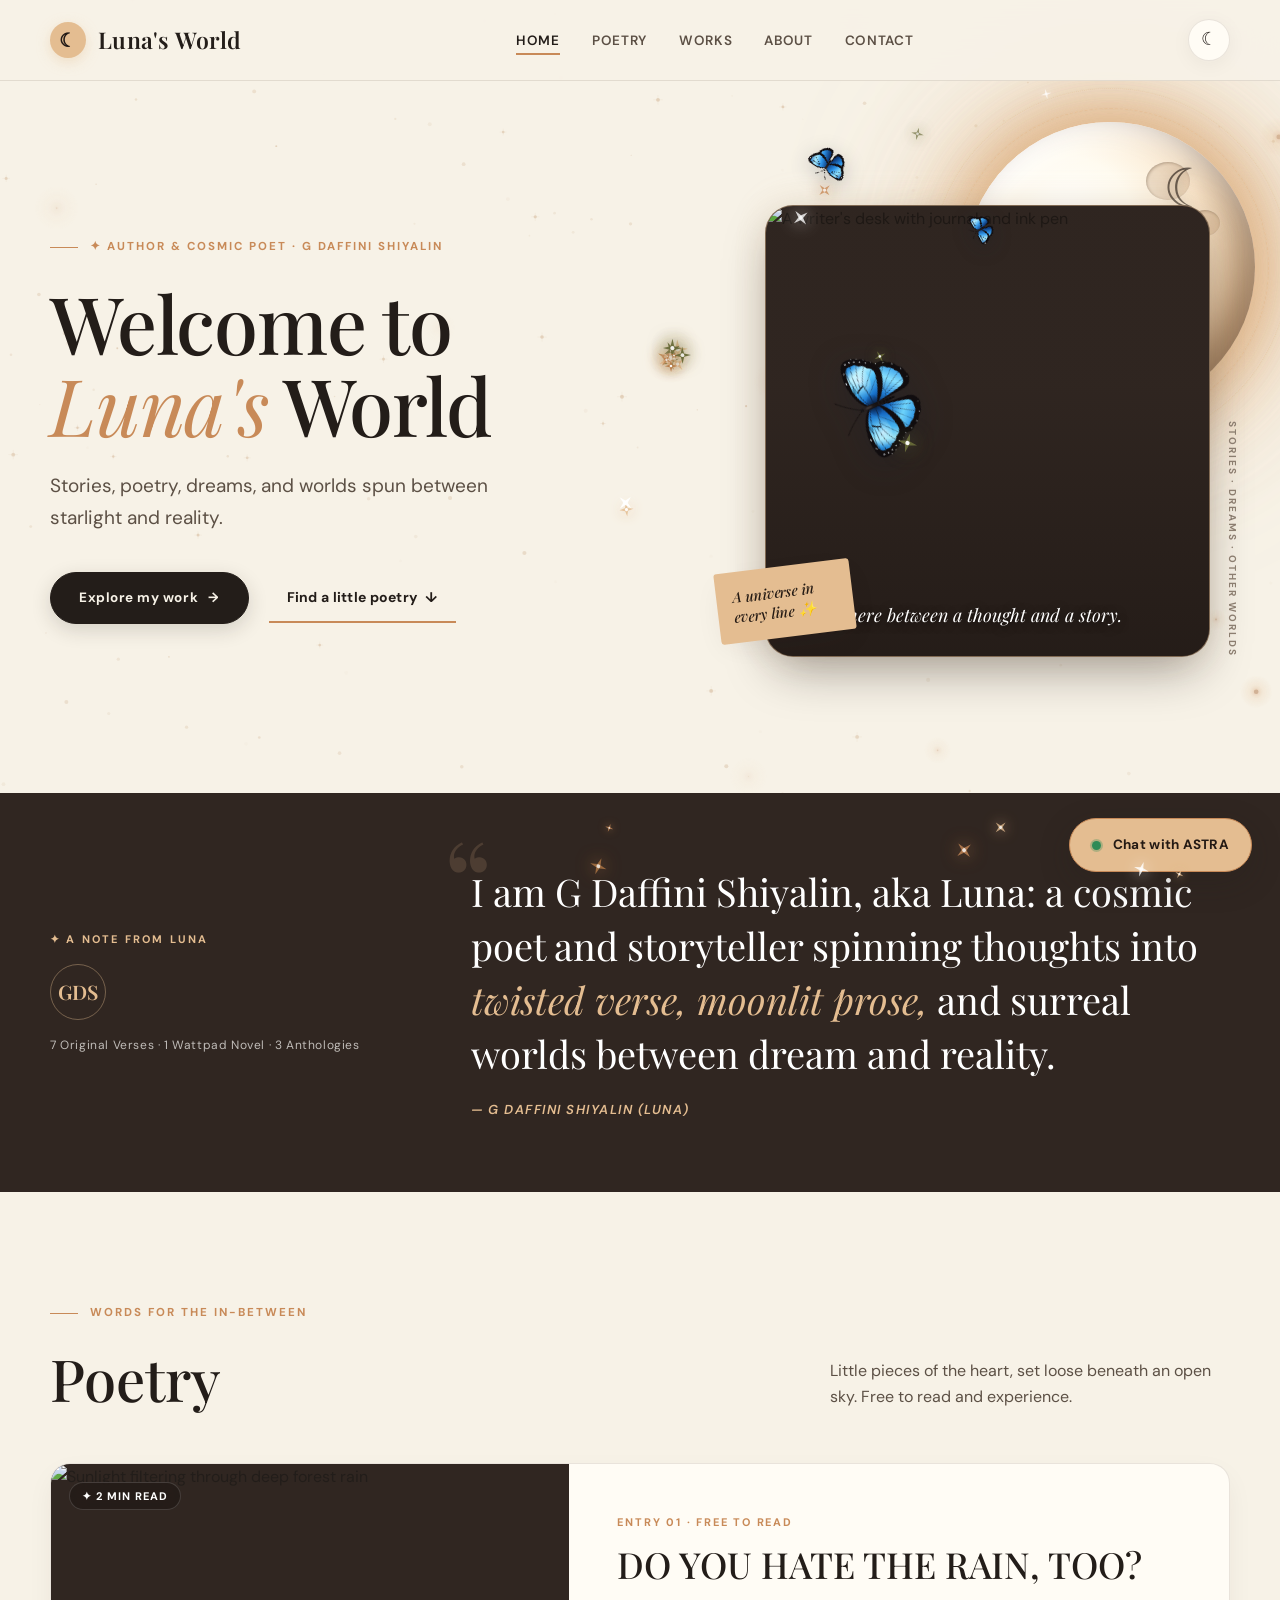
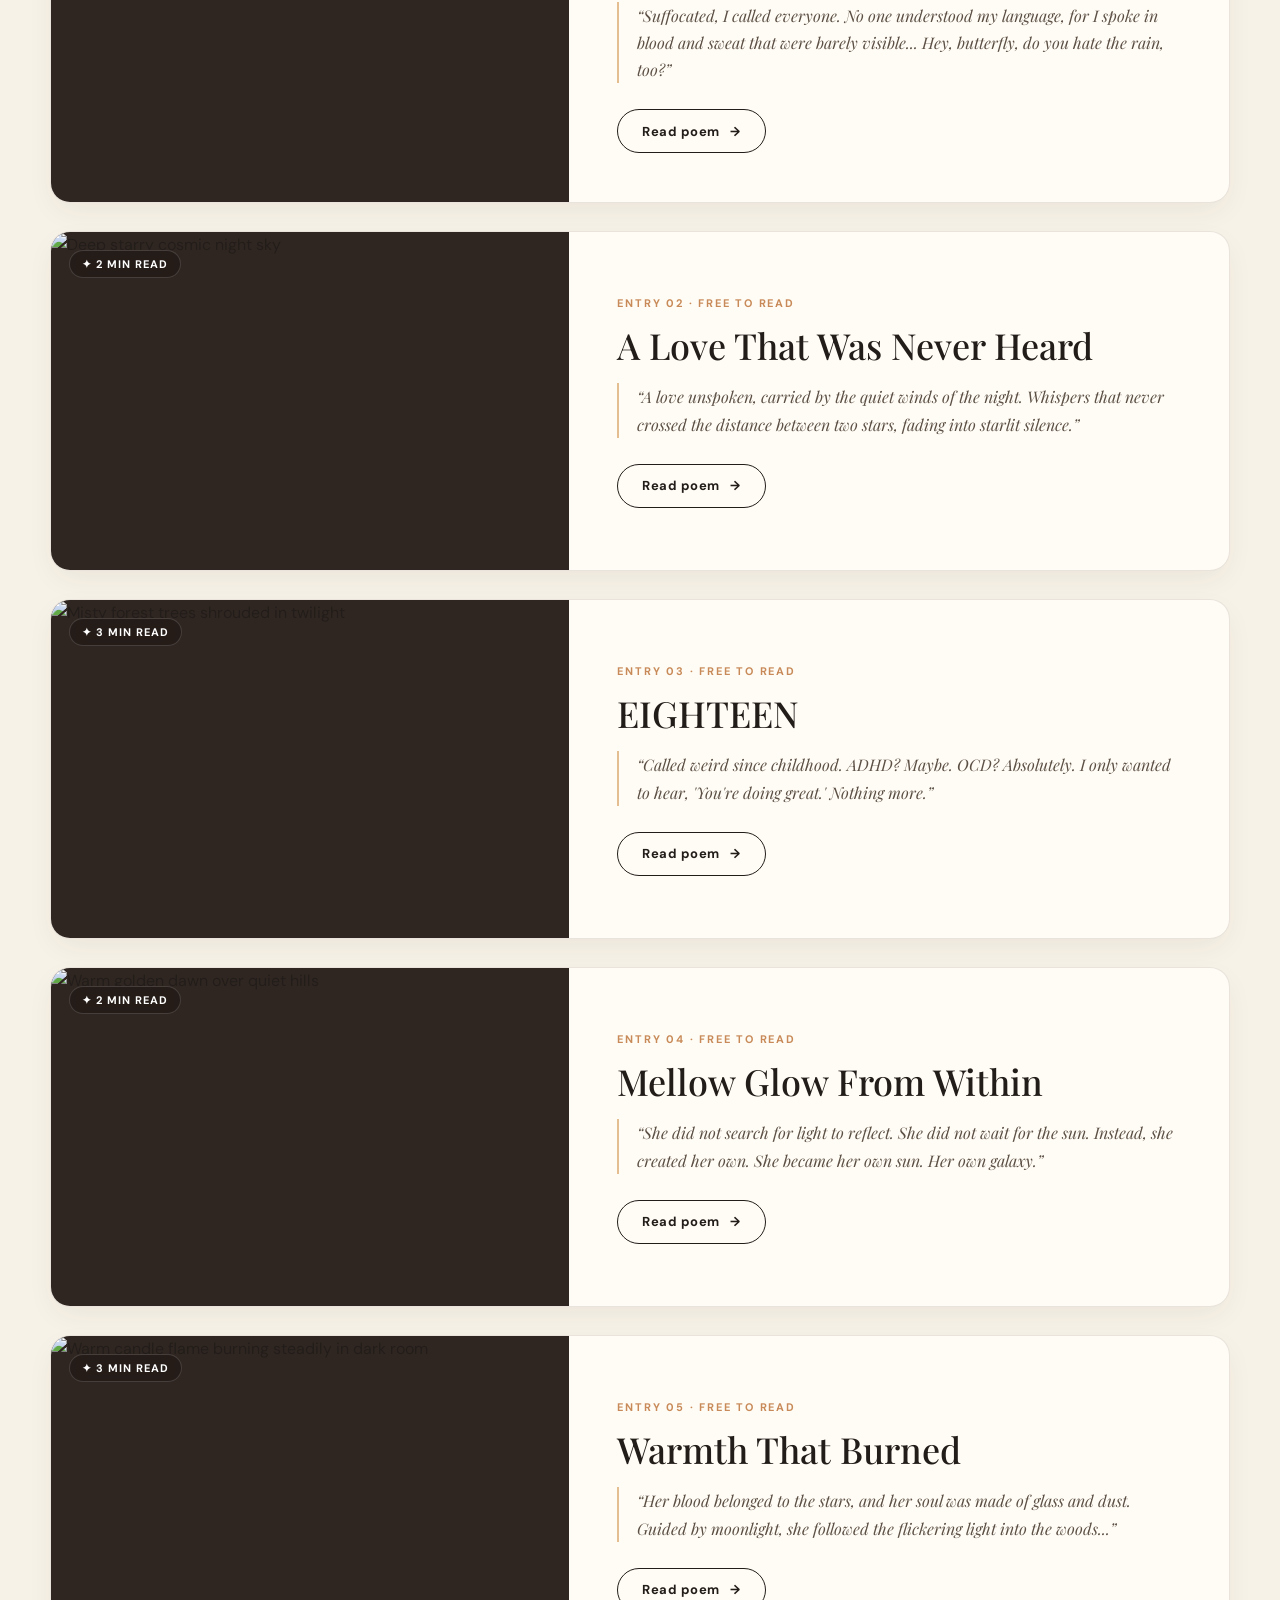
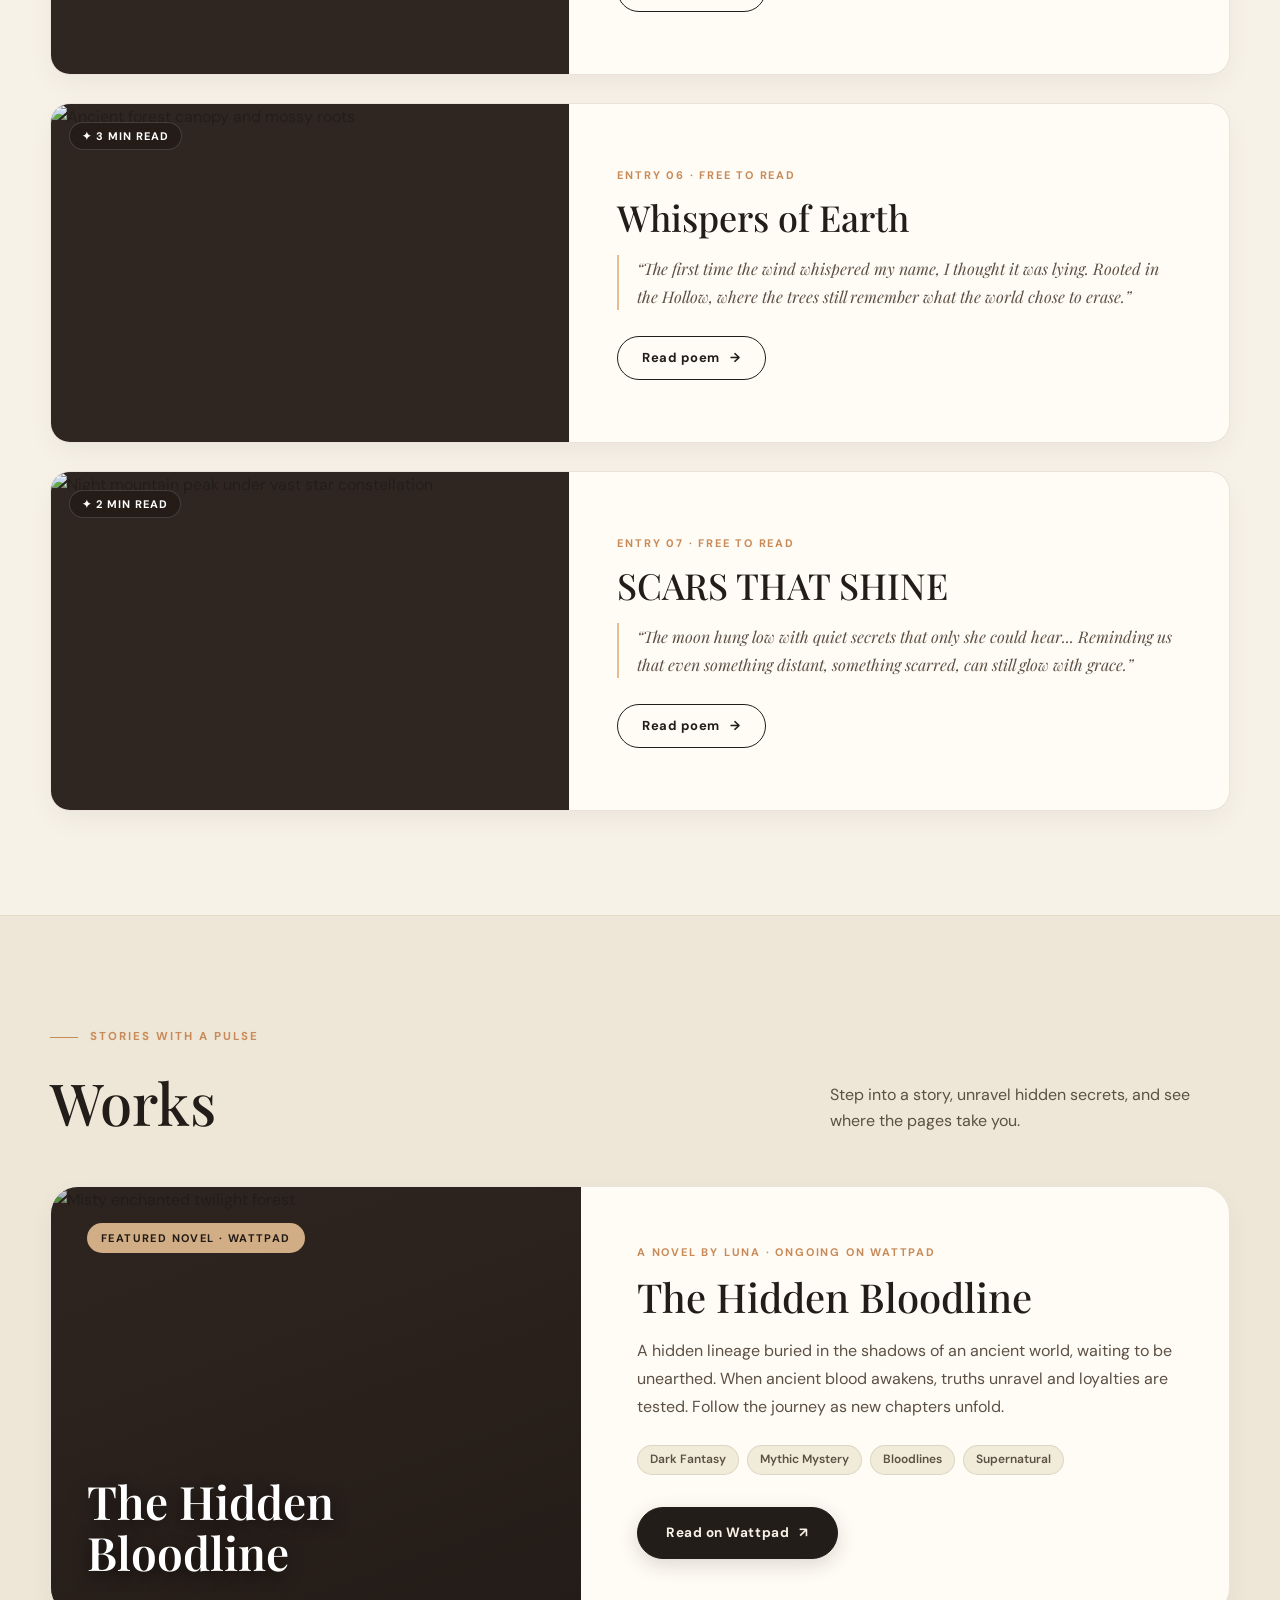
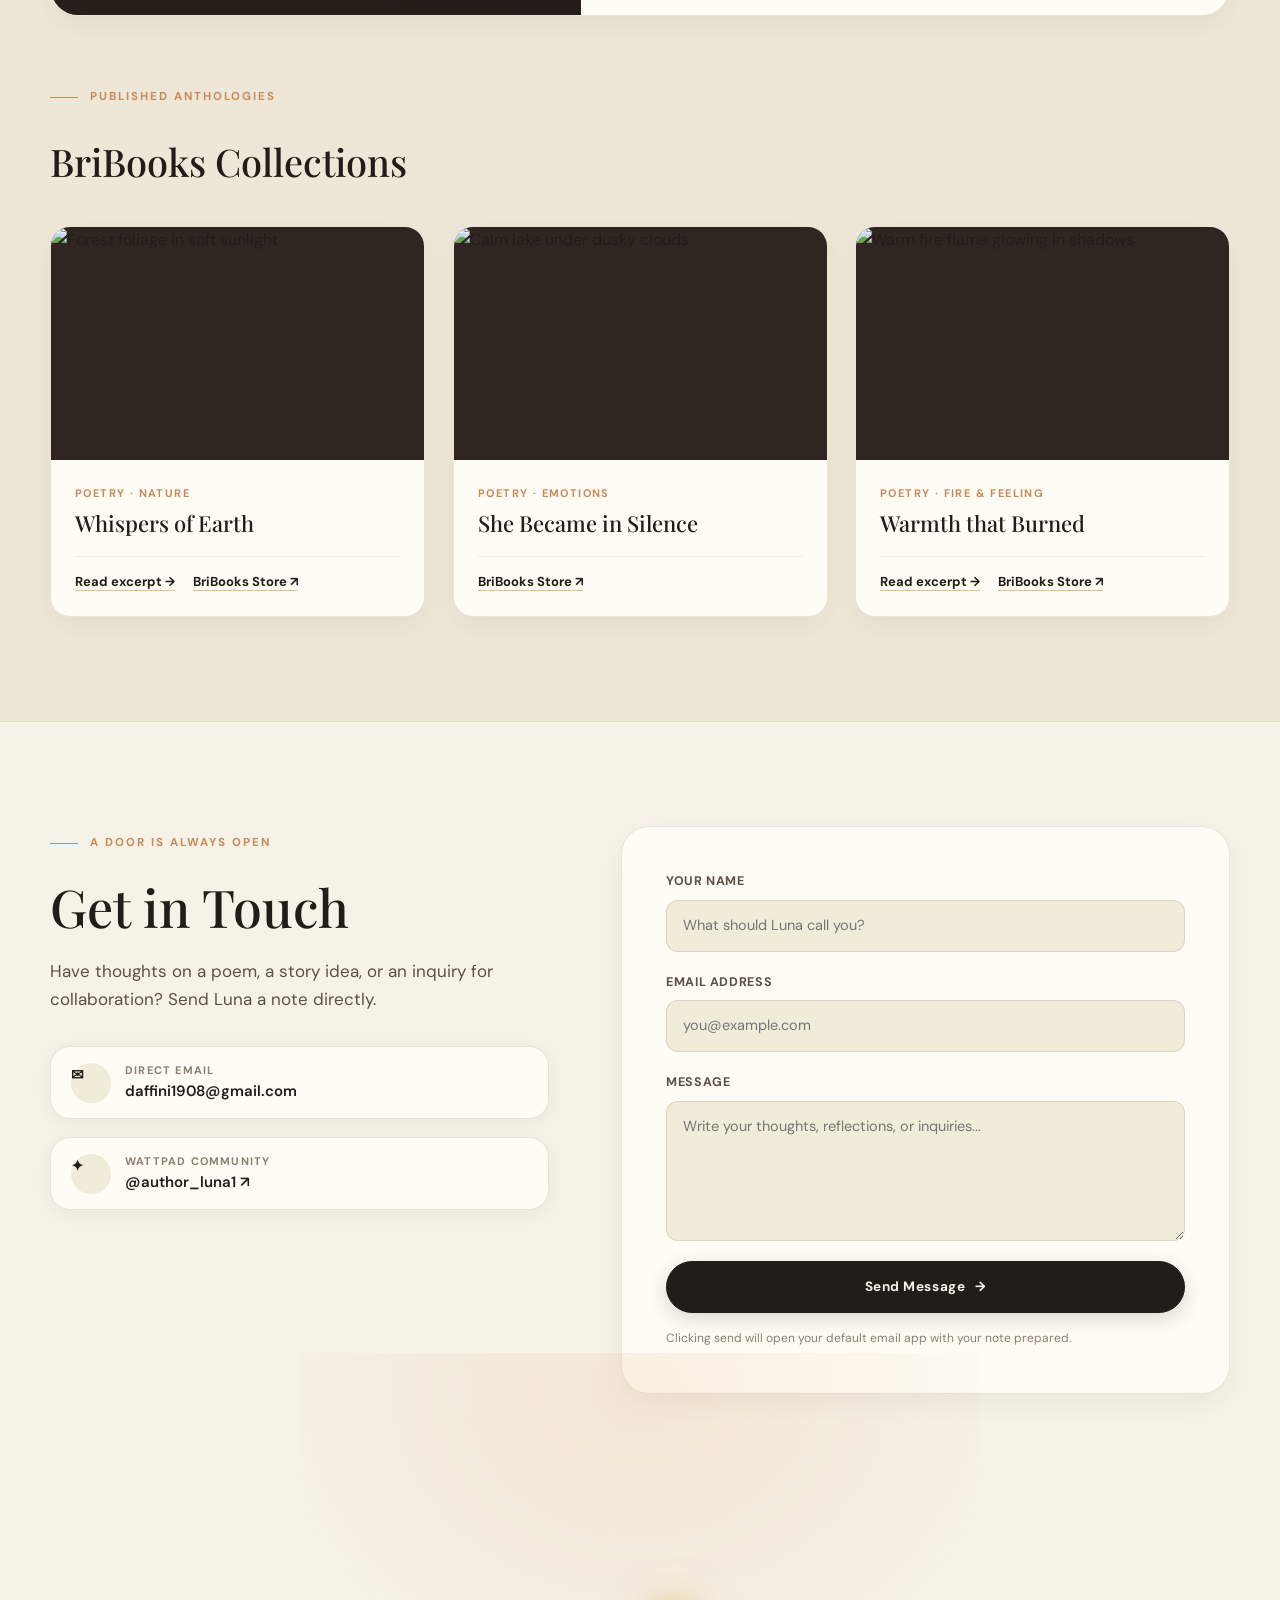
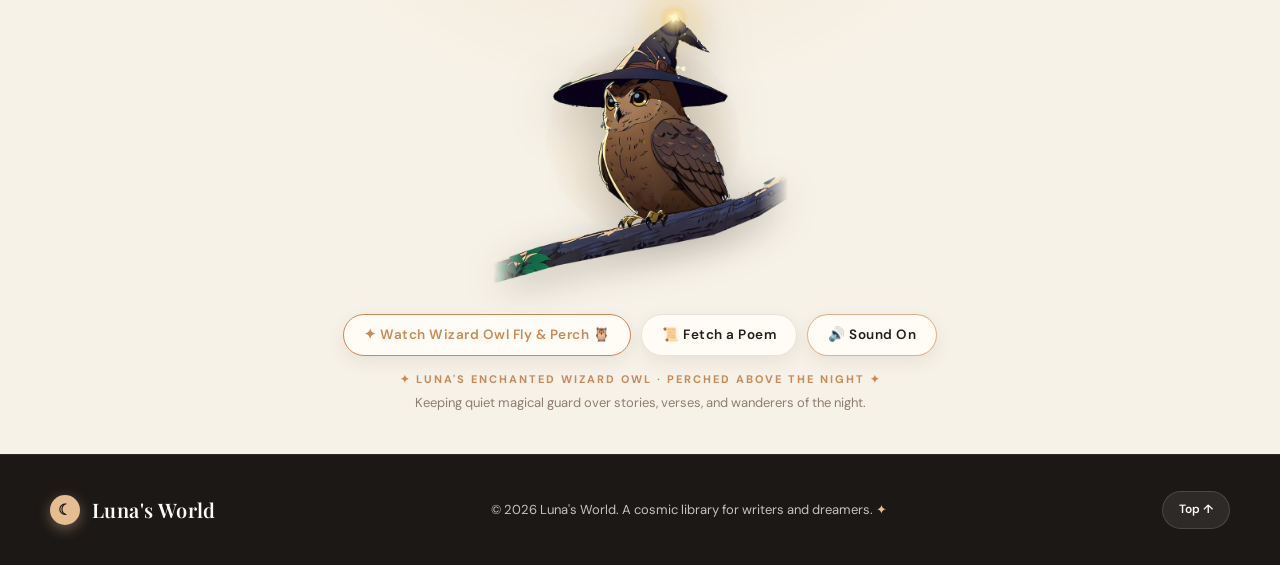
==== index.html @ 368b57ba "Add articulated wizard owl sprite flight, tail, blink, audio, and Owl Post features" ====
<!doctype html>
<html lang="en">
<head>
  <meta charset="utf-8">
  <meta name="viewport" content="width=device-width, initial-scale=1">
  <meta name="theme-color" content="#fbfaf7">
  <script src="theme.js"></script>
  <meta name="description" content="Enter Luna's World: stories, poetry, dreams, and worlds beyond imagination by G Daffini Shiyalin (Luna).">
  <title>Luna's World | Stories, Poetry & Other Worlds</title>
  
  <link rel="preconnect" href="https://fonts.googleapis.com">
  <link rel="preconnect" href="https://fonts.gstatic.com" crossorigin>
  <link href="https://fonts.googleapis.com/css2?family=DM+Sans:ital,wght@0,300;0,400;0,500;0,600;0,700;1,400;1,500&family=Playfair+Display:ital,wght@0,400;0,500;0,600;0,700;1,400;1,500;1,600&display=swap" rel="stylesheet">
  
  <style>
    /* ==========================================================================
       LUNA'S WORLD — MODERN LUXURY EDITORIAL SYSTEM
       Palette: Warm Archival Paper (Light) / Velvet Espresso & Obsidian (Dark)
       Typography: Playfair Display (Serif) + DM Sans (Clean Geometric Sans)
       ========================================================================== */
    :root {
      color-scheme: light;
      --bg: #f7f2e7;
      --bg-alt: #eee7d7;
      --card-bg: #fffcf5;
      --card-alt: #f1ebd9;
      --surface-border: rgba(72, 54, 38, 0.12);
      --surface-border-subtle: rgba(72, 54, 38, 0.07);

      --ink-primary: #231d19;
      --ink-secondary: #5c5045;
      --ink-muted: #8c7e70;
      
      --accent-warm: #c88a58;
      --accent-peach: #e4bd91;
      --accent-peach-light: #f7ede0;
      --accent-olive: #686b3a;
      --accent-bronze: #5a4637;
      --espresso: #302621;
      --espresso-dark: #221a16;

      --serif: "Playfair Display", Georgia, "Times New Roman", serif;
      --sans: "DM Sans", -apple-system, BlinkMacSystemFont, "Segoe UI", Roboto, sans-serif;

      --radius-xs: 8px;
      --radius-sm: 12px;
      --radius-md: 20px;
      --radius-lg: 28px;
      --radius-xl: 36px;
      --radius-pill: 9999px;

      --shadow-subtle: 0 4px 20px rgba(48, 38, 33, 0.05);
      --shadow-card: 0 10px 30px -6px rgba(48, 38, 33, 0.08);
      --shadow-hover: 0 20px 40px -10px rgba(48, 38, 33, 0.14);
      --transition-base: all 0.28s cubic-bezier(0.16, 1, 0.3, 1);
    }

    html[data-theme="dark"] {
      color-scheme: dark;
      --bg: #141211;
      --bg-alt: #1a1715;
      --card-bg: #1e1b19;
      --card-alt: #26221f;
      --surface-border: rgba(228, 189, 145, 0.14);
      --surface-border-subtle: rgba(255, 255, 255, 0.07);

      --ink-primary: #f8f5ee;
      --ink-secondary: #cec4b7;
      --ink-muted: #968c80;

      --accent-warm: #e4bd91;
      --accent-peach: #e8c69f;
      --accent-peach-light: #362d25;
      --accent-olive: #a6a870;
      --accent-bronze: #8a6c56;
      --espresso: #1e1916;
      --espresso-dark: #120f0d;

      --shadow-subtle: 0 4px 20px rgba(0, 0, 0, 0.35);
      --shadow-card: 0 10px 30px -6px rgba(0, 0, 0, 0.45);
      --shadow-hover: 0 20px 40px -10px rgba(0, 0, 0, 0.65);
    }

    *, *::before, *::after {
      box-sizing: border-box;
      margin: 0;
      padding: 0;
    }

    html {
      scroll-behavior: smooth;
      scroll-padding-top: 90px;
      background-color: var(--bg);
      color: var(--ink-primary);
    }

    body {
      background-color: var(--bg);
      color: var(--ink-primary);
      font-family: var(--sans);
      font-size: 16px;
      line-height: 1.65;
      -webkit-font-smoothing: antialiased;
      -moz-osx-font-smoothing: grayscale;
      transition: background-color 0.3s ease, color 0.3s ease;
      overflow-x: hidden;
      position: relative;
    }

    /* ==========================================================================
       SCROLL-TRIGGERED MOTION REVEALS & PARALLAX
       ========================================================================== */
    .reveal-on-scroll {
      opacity: 0;
      transform: translateY(36px) scale(0.985);
      transition: opacity 0.85s cubic-bezier(0.16, 1, 0.3, 1), transform 0.85s cubic-bezier(0.16, 1, 0.3, 1);
      will-change: opacity, transform;
    }
    .reveal-on-scroll.is-visible {
      opacity: 1;
      transform: translateY(0) scale(1);
    }

    .reveal-from-left {
      opacity: 0;
      transform: translateX(-38px);
      transition: opacity 0.85s cubic-bezier(0.16, 1, 0.3, 1), transform 0.85s cubic-bezier(0.16, 1, 0.3, 1);
      will-change: opacity, transform;
    }
    .reveal-from-left.is-visible {
      opacity: 1;
      transform: translateX(0);
    }

    .reveal-from-right {
      opacity: 0;
      transform: translateX(38px);
      transition: opacity 0.85s cubic-bezier(0.16, 1, 0.3, 1), transform 0.85s cubic-bezier(0.16, 1, 0.3, 1);
      will-change: opacity, transform;
    }
    .reveal-from-right.is-visible {
      opacity: 1;
      transform: translateX(0);
    }

    .delay-1 { transition-delay: 0.12s; }
    .delay-2 { transition-delay: 0.24s; }
    .delay-3 { transition-delay: 0.36s; }
    .delay-4 { transition-delay: 0.48s; }

    @media (prefers-reduced-motion: reduce) {
      .reveal-on-scroll,
      .reveal-from-left,
      .reveal-from-right {
        opacity: 1 !important;
        transform: none !important;
        transition: none !important;
      }
    }

    /* ==========================================================================
       COSMIC CANVAS — TWINKLING STARS WITH VELOCITY DRIFT & SHOOTING STARS
       ========================================================================== */
    .cosmic-canvas {
      position: fixed;
      top: 0;
      left: 0;
      width: 100vw;
      height: 100vh;
      pointer-events: none;
      z-index: 0;
      opacity: 0.95;
      transition: opacity 0.5s ease;
    }
    html[data-theme="light"] .cosmic-canvas {
      opacity: 0.45;
    }

    /* Foreground Magical Sparkles Canvas (Fairy Dust Cursor & Scroll Trail) */
    .sparkle-canvas {
      position: fixed;
      top: 0;
      left: 0;
      width: 100vw;
      height: 100vh;
      pointer-events: none;
      z-index: 998;
    }

    a {
      color: inherit;
      text-decoration: none;
      transition: var(--transition-base);
    }

    button, input, textarea, select {
      font: inherit;
      color: inherit;
    }

    img {
      max-width: 100%;
      height: auto;
      display: block;
    }

    .wrap {
      width: min(1180px, calc(100% - 48px));
      margin-inline: auto;
      position: relative;
      z-index: 1;
    }

    /* ==========================================================================
       SWINGING MOON INTRO ANIMATION
       ========================================================================== */
    .moon-intro {
      position: fixed;
      z-index: 9999;
      inset: 0;
      display: grid;
      justify-items: center;
      align-content: start;
      overflow: hidden;
      background: var(--bg);
      pointer-events: none;
      animation: moon-fade 0.45s ease-in 0.9s forwards;
    }
    .moon-hanger {
      display: grid;
      justify-items: center;
      transform-origin: top center;
      animation: moon-swing 1.25s cubic-bezier(0.445, 0.05, 0.55, 0.95);
    }
    .moon-thread {
      width: 1.5px;
      height: 90px;
      background: linear-gradient(180deg, var(--accent-bronze), var(--accent-warm));
    }
    .moon-disc {
      width: 52px;
      height: 52px;
      display: grid;
      place-items: center;
      border: 1px solid var(--accent-warm);
      border-radius: 50%;
      background: var(--accent-peach);
      color: #221a16;
      font: 500 28px/1 var(--serif);
      box-shadow: 0 10px 30px rgba(200, 138, 88, 0.28);
    }

    @keyframes moon-swing {
      0%, 100% { transform: rotate(0deg); }
      35% { transform: rotate(15deg); }
      70% { transform: rotate(-9deg); }
    }
    @keyframes moon-fade {
      to { opacity: 0; visibility: hidden; }
    }

    @media (prefers-reduced-motion: reduce) {
      .moon-intro { display: none; }
      .cosmic-canvas { display: none; }
    }

    /* ==========================================================================
       TOPBAR & LUNAR SCROLL PROGRESS LINE
       ========================================================================== */
    .topbar {
      position: sticky;
      top: 0;
      z-index: 1000;
      background: rgba(247, 242, 231, 0.94);
      border-bottom: 1px solid var(--surface-border);
      backdrop-filter: blur(20px);
      -webkit-backdrop-filter: blur(20px);
      transition: background 0.3s ease, border-color 0.3s ease, box-shadow 0.3s ease;
    }
    html[data-theme="dark"] .topbar {
      background: rgba(20, 18, 17, 0.92);
    }
    .topbar.is-scrolled {
      box-shadow: 0 8px 30px rgba(72, 54, 38, 0.08);
    }
    html[data-theme="dark"] .topbar.is-scrolled {
      box-shadow: 0 8px 30px rgba(0, 0, 0, 0.45);
    }

    /* Golden Moonlit Scroll Progress Line */
    .scroll-progress-line {
      position: absolute;
      bottom: 0;
      left: 0;
      height: 2.5px;
      width: 0%;
      background: linear-gradient(90deg, var(--accent-warm), var(--accent-peach), #ffffff);
      box-shadow: 0 0 10px rgba(228, 189, 145, 0.8);
      transition: width 0.1s cubic-bezier(0.1, 1, 0.1, 1);
      z-index: 1001;
    }

    .nav {
      min-height: 80px;
      display: flex;
      align-items: center;
      justify-content: space-between;
      gap: 24px;
    }

    .brand {
      display: inline-flex;
      align-items: center;
      gap: 12px;
      font-family: var(--serif);
      font-size: 23px;
      font-weight: 600;
      letter-spacing: 0.02em;
      color: var(--ink-primary);
    }
    .brand:hover {
      transform: translateY(-1px);
    }

    .brand-mark {
      width: 36px;
      height: 36px;
      display: grid;
      place-items: center;
      border-radius: 50%;
      background: var(--accent-peach);
      color: #221a16;
      font-size: 19px;
      box-shadow: 0 4px 14px rgba(228, 189, 145, 0.4);
      transition: transform 0.3s ease;
    }
    .brand:hover .brand-mark {
      transform: rotate(20deg) scale(1.05);
    }

    .nav-links {
      display: flex;
      align-items: center;
      gap: 32px;
      list-style: none;
    }

    .nav-link {
      position: relative;
      color: var(--ink-secondary);
      font-size: 13.5px;
      font-weight: 600;
      letter-spacing: 0.05em;
      text-transform: uppercase;
      padding-block: 6px;
      transition: color 0.2s ease;
    }
    .nav-link::after {
      content: "";
      position: absolute;
      left: 0;
      bottom: 0;
      width: 0;
      height: 2px;
      background: var(--accent-warm);
      transition: width 0.25s ease;
    }
    .nav-link:hover,
    .nav-link.is-active {
      color: var(--ink-primary);
    }
    .nav-link:hover::after,
    .nav-link.is-active::after {
      width: 100%;
    }

    .nav-actions {
      display: flex;
      align-items: center;
      gap: 12px;
    }


    .nav-contact-btn {
      display: inline-flex;
      align-items: center;
      gap: 6px;
      padding: 9px 20px;
      border: 1px solid var(--ink-primary);
      border-radius: var(--radius-pill);
      color: var(--ink-primary);
      font-size: 13px;
      font-weight: 600;
      letter-spacing: 0.03em;
      transition: var(--transition-base);
    }
    .nav-contact-btn:hover {
      background: var(--ink-primary);
      color: var(--bg);
      transform: translateY(-1px);
    }

    .theme-toggle {
      width: 42px;
      height: 42px;
      display: grid;
      place-items: center;
      border: 1px solid var(--surface-border);
      border-radius: 50%;
      background: var(--card-bg);
      color: var(--ink-primary);
      font-size: 18px;
      cursor: pointer;
      box-shadow: var(--shadow-subtle);
      transition: var(--transition-base);
    }
    .theme-toggle:hover {
      border-color: var(--accent-warm);
      transform: rotate(25deg) scale(1.06);
      color: var(--accent-warm);
    }

    .menu-toggle {
      display: none;
      width: 42px;
      height: 42px;
      border: 1px solid var(--surface-border);
      border-radius: var(--radius-sm);
      background: var(--card-bg);
      color: var(--ink-primary);
      cursor: pointer;
      font-size: 20px;
      place-items: center;
    }

    /* ==========================================================================
       HERO SECTION — HIGH-END EDITORIAL COLLAGE & GLOWING MOON
       ========================================================================== */
    .hero {
      padding-block: 80px 100px;
      display: grid;
      grid-template-columns: 1.08fr 0.92fr;
      align-items: center;
      gap: 64px;
      min-height: calc(88vh - 80px);
      position: relative;
    }

    .eyebrow {
      display: inline-flex;
      align-items: center;
      gap: 12px;
      margin-bottom: 24px;
      color: var(--accent-warm);
      font-size: 11.5px;
      font-weight: 700;
      letter-spacing: 2px;
      text-transform: uppercase;
    }
    .eyebrow::before {
      content: "";
      width: 28px;
      height: 1.5px;
      background: currentColor;
    }

    .hero-title {
      font-family: var(--serif);
      font-size: clamp(52px, 6.2vw, 84px);
      font-weight: 500;
      line-height: 1.04;
      margin-bottom: 24px;
      letter-spacing: -0.015em;
      color: var(--ink-primary);
    }
    .hero-title em {
      color: var(--accent-warm);
      font-style: italic;
      font-weight: 400;
    }

    .hero-lede {
      max-width: 490px;
      margin-bottom: 38px;
      color: var(--ink-secondary);
      font-size: 19px;
      line-height: 1.7;
      font-weight: 400;
    }

    .hero-actions {
      display: flex;
      align-items: center;
      flex-wrap: wrap;
      gap: 20px;
    }

    .btn-primary {
      min-height: 52px;
      display: inline-flex;
      align-items: center;
      justify-content: center;
      gap: 10px;
      padding: 0 28px;
      background: var(--ink-primary);
      border: 1px solid var(--ink-primary);
      border-radius: var(--radius-pill);
      color: var(--bg);
      font-size: 13.5px;
      font-weight: 700;
      letter-spacing: 0.04em;
      cursor: pointer;
      box-shadow: 0 6px 20px rgba(35, 30, 27, 0.16);
      transition: var(--transition-base);
    }
    .btn-primary:hover {
      background: var(--accent-olive);
      border-color: var(--accent-olive);
      color: #ffffff;
      transform: translateY(-2px);
      box-shadow: 0 10px 26px rgba(104, 107, 58, 0.3);
    }
    .btn-primary span.arrow {
      transition: transform 0.2s ease;
    }
    .btn-primary:hover span.arrow {
      transform: translateX(4px);
    }

    .btn-secondary {
      display: inline-flex;
      align-items: center;
      gap: 8px;
      padding: 12px 18px;
      color: var(--ink-primary);
      font-size: 14px;
      font-weight: 700;
      letter-spacing: 0.02em;
      border-bottom: 2px solid var(--accent-warm);
      transition: var(--transition-base);
    }
    .btn-secondary:hover {
      color: var(--accent-warm);
      border-color: var(--ink-primary);
      transform: translateX(3px);
    }

    /* Collage Art Frame & Highlighted Glowing Moon */
    .hero-art {
      position: relative;
      min-height: 500px;
      perspective: 1000px;
      transition: transform 0.4s ease-out;
    }

    .hero-photo-wrap {
      position: absolute;
      z-index: 2;
      inset: 28px 20px 20px 48px;
      border-radius: var(--radius-lg);
      overflow: hidden;
      background: var(--espresso);
      box-shadow: 0 20px 50px -10px rgba(25, 18, 14, 0.4), 0 0 35px rgba(228, 189, 145, 0.22);
      border: 1.5px solid rgba(228, 189, 145, 0.45);
      transform-style: preserve-3d;
      transition: transform 0.5s cubic-bezier(0.16, 1, 0.3, 1), box-shadow 0.4s ease;
    }
    .hero-photo-wrap img {
      width: 100%;
      height: 100%;
      object-fit: cover;
      filter: saturate(0.88) contrast(1.05);
      transition: transform 0.8s ease;
    }
    .hero-art:hover .hero-photo-wrap img {
      transform: scale(1.04);
    }
    .hero-photo-wrap::after {
      content: "";
      position: absolute;
      inset: 0;
      background: linear-gradient(180deg, rgba(34, 26, 22, 0.05) 40%, rgba(34, 26, 22, 0.8) 100%);
    }

    .photo-caption {
      position: absolute;
      z-index: 2;
      left: 28px;
      right: 28px;
      bottom: 28px;
      color: #ffffff;
      font-family: var(--serif);
      font-style: italic;
      font-size: 18px;
      line-height: 1.4;
      text-shadow: 0 2px 10px rgba(0, 0, 0, 0.6);
    }

    /* The Highlighted Glowing Moon Rising Prominently Behind Picture */
    .hero-glowing-moon {
      position: absolute;
      z-index: 1;
      top: -55px;
      right: -25px;
      width: 290px;
      height: 290px;
      border-radius: 50%;
      background: radial-gradient(circle at 35% 35%, #ffffff 0%, #fffbf0 25%, #fae6cb 50%, #e4bd91 75%, #a66e3c 100%);
      box-shadow: 
        0 0 50px rgba(228, 189, 145, 0.85),
        0 0 100px rgba(200, 138, 88, 0.6),
        0 0 180px rgba(228, 189, 145, 0.35),
        inset -16px -16px 36px rgba(65, 40, 25, 0.45),
        inset 12px 12px 28px rgba(255, 255, 255, 0.9);
      display: grid;
      place-items: center;
      cursor: pointer;
      animation: moon-orbit-float 6s ease-in-out infinite alternate;
      transition: transform 0.4s ease, box-shadow 0.4s ease;
      filter: drop-shadow(0 0 25px rgba(228, 189, 145, 0.7));
      overflow: visible;
    }
    html[data-theme="dark"] .hero-glowing-moon {
      background: radial-gradient(circle at 35% 35%, #ffffff 0%, #fff5e4 22%, #f5d8b6 46%, #caa47e 75%, #6a492f 100%);
      box-shadow: 
        0 0 70px rgba(240, 205, 165, 0.95),
        0 0 130px rgba(228, 189, 145, 0.7),
        0 0 240px rgba(200, 138, 88, 0.45),
        inset -20px -20px 42px rgba(35, 20, 12, 0.6),
        inset 14px 14px 30px rgba(255, 255, 255, 0.95);
    }
    .hero-glowing-moon:hover {
      transform: scale(1.05) rotate(6deg);
      box-shadow: 
        0 0 75px rgba(228, 189, 145, 1),
        0 0 150px rgba(200, 138, 88, 0.8),
        0 0 260px rgba(228, 189, 145, 0.55);
    }

    /* Concentric Orbital Rings Around the Moon */
    .hero-glowing-moon::before {
      content: "";
      position: absolute;
      inset: -14px;
      border: 1.5px dashed rgba(228, 189, 145, 0.6);
      border-radius: 50%;
      animation: spin-slow 32s linear infinite;
      pointer-events: none;
    }
    .hero-glowing-moon::after {
      content: "";
      position: absolute;
      inset: -34px;
      border: 1px dotted rgba(228, 189, 145, 0.35);
      border-radius: 50%;
      animation: spin-slow 54s linear infinite reverse;
      pointer-events: none;
    }

    /* Lunar craters on the moon */
    .moon-crater-group {
      position: absolute;
      inset: 0;
      border-radius: 50%;
      pointer-events: none;
      overflow: hidden;
    }
    .moon-crater {
      position: absolute;
      border-radius: 50%;
      background: rgba(145, 96, 52, 0.16);
      box-shadow: inset 1px 1px 3px rgba(60, 36, 18, 0.3), 0 0 1px rgba(255, 255, 255, 0.4);
    }
    .moon-crater.mc-1 { width: 44px; height: 38px; top: 40px; right: 65px; }
    .moon-crater.mc-2 { width: 30px; height: 26px; top: 88px; right: 35px; }
    .moon-crater.mc-3 { width: 55px; height: 48px; bottom: 50px; right: 75px; opacity: 0.22; }
    .moon-crater.mc-4 { width: 22px; height: 20px; top: 120px; left: 60px; }

    .hero-glowing-moon span.moon-glyph {
      font-family: var(--serif);
      font-size: 54px;
      color: rgba(36, 26, 20, 0.65);
      line-height: 1;
      filter: drop-shadow(0 2px 6px rgba(0, 0, 0, 0.25));
      position: absolute;
      top: 36px;
      right: 44px;
      pointer-events: none;
    }

    @keyframes moon-orbit-float {
      0% { transform: translateY(0px) rotate(0deg); }
      100% { transform: translateY(-8px) rotate(4deg); }
    }
    @keyframes spin-slow {
      to { transform: rotate(360deg); }
    }

    .art-parchment-note {
      position: absolute;
      z-index: 4;
      left: 0;
      bottom: 40px;
      width: 136px;
      padding: 16px 16px;
      background: var(--accent-peach);
      color: #241a14;
      font-family: var(--serif);
      font-style: italic;
      font-size: 14.5px;
      line-height: 1.35;
      font-weight: 500;
      transform: rotate(-7deg);
      box-shadow: var(--shadow-card);
      border-radius: 3px;
      transition: transform 0.3s ease;
    }
    .art-parchment-note:hover {
      transform: rotate(0deg) scale(1.05);
    }

    .art-vertical-stamp {
      position: absolute;
      z-index: 3;
      right: -10px;
      bottom: 20px;
      color: var(--ink-muted);
      font-size: 10px;
      font-weight: 700;
      letter-spacing: 2px;
      text-transform: uppercase;
      writing-mode: vertical-rl;
    }

    /* ==========================================================================
       INTRO BAND — "A NOTE FROM LUNA"
       ========================================================================== */
    .intro-band {
      background: var(--espresso);
      color: #fcfbf8;
      position: relative;
      overflow: hidden;
      transition: background 0.3s ease;
    }
    html[data-theme="dark"] .intro-band {
      background: var(--espresso-dark);
      border-block: 1px solid var(--surface-border);
    }

    .intro-inner {
      min-height: 280px;
      display: grid;
      grid-template-columns: 0.65fr 1.35fr;
      align-items: center;
      gap: 56px;
      padding-block: 72px;
      position: relative;
    }

    .intro-meta {
      display: flex;
      flex-direction: column;
      gap: 16px;
    }
    .intro-label {
      color: var(--accent-peach);
      font-size: 11px;
      font-weight: 700;
      letter-spacing: 2.2px;
      text-transform: uppercase;
    }
    .intro-monogram {
      width: 56px;
      height: 56px;
      display: grid;
      place-items: center;
      border: 1px solid rgba(228, 189, 145, 0.4);
      border-radius: 50%;
      color: var(--accent-peach);
      font-family: var(--serif);
      font-size: 20px;
      font-weight: 600;
    }
    .intro-stats {
      font-size: 12px;
      letter-spacing: 0.05em;
      color: rgba(252, 251, 248, 0.7);
    }

    .intro-quote-wrap {
      position: relative;
    }
    .intro-quote-wrap::before {
      content: "“";
      position: absolute;
      top: -46px;
      left: -28px;
      color: rgba(228, 189, 145, 0.16);
      font-family: var(--serif);
      font-size: 120px;
      line-height: 1;
      pointer-events: none;
    }
    .intro-quote {
      font-family: var(--serif);
      font-size: clamp(26px, 3.2vw, 38px);
      line-height: 1.42;
      font-weight: 400;
      color: #ffffff;
    }
    .intro-quote em {
      color: var(--accent-peach);
      font-style: italic;
    }
    .intro-author {
      display: block;
      margin-top: 18px;
      font-family: var(--sans);
      font-size: 13px;
      font-weight: 600;
      letter-spacing: 1.5px;
      text-transform: uppercase;
      color: var(--accent-peach);
    }

    /* ==========================================================================
       POETRY SECTION — 7 HORIZONTAL SPLIT EDITORIAL CARDS
       ========================================================================== */
    .section {
      padding-block: 104px;
    }
    .section-head {
      display: flex;
      align-items: flex-end;
      justify-content: space-between;
      gap: 32px;
      margin-bottom: 52px;
    }
    .section-title {
      font-family: var(--serif);
      font-size: clamp(40px, 5.2vw, 58px);
      font-weight: 500;
      line-height: 1.1;
      color: var(--ink-primary);
    }
    .section-description {
      max-width: 400px;
      color: var(--ink-secondary);
      font-size: 16px;
      line-height: 1.65;
    }

    .poem-grid {
      display: grid;
      gap: 28px;
    }

    .poem-card {
      display: grid;
      grid-template-columns: 0.88fr 1.12fr;
      min-height: 340px;
      background: var(--card-bg);
      border: 1px solid var(--surface-border);
      border-radius: var(--radius-md);
      overflow: hidden;
      box-shadow: var(--shadow-card);
      position: relative;
      transform-style: preserve-3d;
      perspective: 1200px;
      will-change: transform;
      transition: box-shadow 0.28s ease, border-color 0.28s ease;
    }
    .poem-card:hover {
      box-shadow: 0 16px 38px rgba(48, 38, 33, 0.16);
      border-color: var(--accent-warm);
    }
    html[data-theme="dark"] .poem-card:hover {
      box-shadow: 0 18px 44px rgba(0, 0, 0, 0.65);
    }
    .poem-card.owl-chosen-glow {
      border-color: var(--accent-warm);
      box-shadow: 0 0 0 2px rgba(212, 165, 116, 0.48), 0 22px 48px rgba(200, 138, 88, 0.32);
    }

    /* Holographic Metallic Foil Sheen on Cards */
    .card-foil-sheen {
      position: absolute;
      inset: 0;
      border-radius: inherit;
      pointer-events: none;
      opacity: 0;
      z-index: 6;
      transition: opacity 0.35s ease;
      mix-blend-mode: overlay;
      will-change: opacity, background;
    }
    html[data-theme="dark"] .card-foil-sheen {
      mix-blend-mode: screen;
    }

    .poem-image-wrap {
      position: relative;
      overflow: hidden;
      background: var(--espresso);
    }
    .poem-image {
      width: 100%;
      height: 100%;
      object-fit: cover;
      filter: saturate(0.85);
      transition: transform 0.7s cubic-bezier(0.16, 1, 0.3, 1);
    }
    .poem-card:hover .poem-image {
      transform: scale(1.06);
    }
    .poem-read-time {
      position: absolute;
      top: 18px;
      left: 18px;
      z-index: 2;
      background: rgba(34, 26, 22, 0.75);
      backdrop-filter: blur(8px);
      color: #ffffff;
      padding: 4px 12px;
      border-radius: var(--radius-pill);
      font-size: 11px;
      font-weight: 700;
      letter-spacing: 1px;
      text-transform: uppercase;
      border: 1px solid rgba(255, 255, 255, 0.15);
    }

    .poem-content {
      padding: clamp(28px, 4.5vw, 48px);
      display: flex;
      flex-direction: column;
      align-items: flex-start;
      justify-content: center;
    }

    .poem-tag {
      color: var(--accent-warm);
      font-size: 11px;
      font-weight: 700;
      letter-spacing: 1.8px;
      text-transform: uppercase;
      margin-bottom: 12px;
    }

    .poem-card-title {
      font-family: var(--serif);
      font-size: clamp(26px, 3.2vw, 36px);
      font-weight: 500;
      line-height: 1.2;
      margin-bottom: 16px;
      color: var(--ink-primary);
    }

    .poem-excerpt {
      position: relative;
      color: var(--ink-secondary);
      font-family: var(--serif);
      font-style: italic;
      font-size: 16px;
      line-height: 1.7;
      margin-bottom: 26px;
      padding-left: 18px;
      border-left: 2px solid var(--accent-peach);
    }

    .btn-poem {
      min-height: 44px;
      display: inline-flex;
      align-items: center;
      gap: 10px;
      padding: 0 24px;
      background: transparent;
      border: 1px solid var(--ink-primary);
      border-radius: var(--radius-pill);
      color: var(--ink-primary);
      font-size: 13px;
      font-weight: 700;
      letter-spacing: 0.04em;
      transition: var(--transition-base);
    }
    .btn-poem:hover {
      background: var(--ink-primary);
      color: var(--bg);
      transform: translateX(4px);
    }

    /* ==========================================================================
       WORKS SECTION — WATTPAD NOVEL & BRIBOOKS GRID
       ========================================================================== */
    .works {
      background: var(--bg-alt);
      border-block: 1px solid var(--surface-border-subtle);
    }

    .work-feature {
      display: grid;
      grid-template-columns: 0.9fr 1.1fr;
      min-height: 420px;
      background: var(--card-bg);
      border: 1px solid var(--surface-border);
      border-radius: var(--radius-lg);
      overflow: hidden;
      box-shadow: var(--shadow-card);
      margin-bottom: 64px;
      position: relative;
      transform-style: preserve-3d;
      perspective: 1200px;
      will-change: transform;
      transition: box-shadow 0.28s ease, border-color 0.28s ease;
    }
    .work-feature:hover {
      box-shadow: 0 18px 42px rgba(48, 38, 33, 0.16);
      border-color: var(--accent-warm);
    }
    html[data-theme="dark"] .work-feature:hover {
      box-shadow: 0 20px 48px rgba(0, 0, 0, 0.65);
    }

    .work-cover {
      position: relative;
      overflow: hidden;
      min-height: 380px;
      background: var(--espresso);
    }
    .work-cover img {
      width: 100%;
      height: 100%;
      object-fit: cover;
      filter: saturate(0.85);
      transition: transform 0.8s ease;
    }
    .work-feature:hover .work-cover img {
      transform: scale(1.04);
    }
    .work-cover::after {
      content: "";
      position: absolute;
      inset: 0;
      background: linear-gradient(160deg, rgba(34, 26, 22, 0.2) 20%, rgba(34, 26, 22, 0.85) 100%);
    }

    .work-cover-overlay {
      position: absolute;
      z-index: 2;
      inset: 0;
      padding: 36px;
      display: flex;
      flex-direction: column;
      justify-content: space-between;
      color: #ffffff;
    }
    .work-cover-badge {
      align-self: flex-start;
      padding: 6px 14px;
      background: rgba(228, 189, 145, 0.9);
      color: #221a16;
      border-radius: var(--radius-pill);
      font-size: 11px;
      font-weight: 700;
      letter-spacing: 1.4px;
      text-transform: uppercase;
    }
    .work-cover-title {
      font-family: var(--serif);
      font-size: clamp(32px, 4.5vw, 46px);
      font-weight: 600;
      line-height: 1.12;
      text-shadow: 0 4px 16px rgba(0, 0, 0, 0.6);
    }

    .work-details {
      padding: clamp(32px, 5vw, 56px);
      display: flex;
      flex-direction: column;
      align-items: flex-start;
      justify-content: center;
    }

    .work-meta-tag {
      color: var(--accent-warm);
      font-size: 11px;
      font-weight: 700;
      letter-spacing: 1.8px;
      text-transform: uppercase;
      margin-bottom: 12px;
    }

    .work-title {
      font-family: var(--serif);
      font-size: clamp(28px, 3.6vw, 40px);
      font-weight: 500;
      line-height: 1.2;
      margin-bottom: 16px;
      color: var(--ink-primary);
    }

    .work-desc {
      color: var(--ink-secondary);
      font-size: 16px;
      line-height: 1.75;
      margin-bottom: 24px;
    }

    .genre-pills {
      display: flex;
      flex-wrap: wrap;
      gap: 8px;
      margin-bottom: 32px;
    }
    .genre-pill {
      padding: 4px 12px;
      background: var(--card-alt);
      border: 1px solid var(--surface-border);
      border-radius: var(--radius-pill);
      font-size: 12px;
      font-weight: 600;
      color: var(--ink-secondary);
    }

    /* BriBooks Shelf */
    .bribooks-head {
      margin-bottom: 32px;
    }
    .bribooks-head h3 {
      font-family: var(--serif);
      font-size: clamp(28px, 3.4vw, 38px);
      font-weight: 500;
      color: var(--ink-primary);
    }

    .bribooks-grid {
      display: grid;
      grid-template-columns: repeat(3, minmax(0, 1fr));
      gap: 28px;
    }

    .bribooks-card {
      background: var(--card-bg);
      border: 1px solid var(--surface-border);
      border-radius: var(--radius-md);
      overflow: hidden;
      display: flex;
      flex-direction: column;
      box-shadow: var(--shadow-card);
      position: relative;
      transform-style: preserve-3d;
      perspective: 1200px;
      will-change: transform;
      transition: box-shadow 0.28s ease, border-color 0.28s ease;
    }
    .bribooks-card:hover {
      box-shadow: 0 16px 36px rgba(48, 38, 33, 0.16);
      border-color: var(--accent-warm);
    }
    html[data-theme="dark"] .bribooks-card:hover {
      box-shadow: 0 18px 42px rgba(0, 0, 0, 0.65);
    }

    .bribooks-cover {
      aspect-ratio: 16 / 10;
      position: relative;
      overflow: hidden;
      background: var(--espresso);
    }
    .bribooks-cover img {
      width: 100%;
      height: 100%;
      object-fit: cover;
      filter: saturate(0.85);
      transition: transform 0.6s ease;
    }
    .bribooks-card:hover .bribooks-cover img {
      transform: scale(1.05);
    }

    .bribooks-content {
      padding: 24px;
      display: flex;
      flex-direction: column;
      flex-grow: 1;
    }
    .bribooks-genre {
      color: var(--accent-warm);
      font-size: 11px;
      font-weight: 700;
      letter-spacing: 1.4px;
      text-transform: uppercase;
      margin-bottom: 8px;
    }
    .bribooks-title {
      font-family: var(--serif);
      font-size: 22px;
      font-weight: 500;
      line-height: 1.25;
      margin-bottom: 18px;
      color: var(--ink-primary);
    }

    .bribooks-actions {
      display: flex;
      flex-wrap: wrap;
      gap: 12px 18px;
      margin-top: auto;
      padding-top: 14px;
      border-top: 1px solid var(--surface-border-subtle);
    }
    .bribooks-link {
      display: inline-flex;
      align-items: center;
      gap: 6px;
      font-size: 13px;
      font-weight: 700;
      color: var(--ink-primary);
      text-decoration-line: underline;
      text-decoration-color: var(--accent-peach);
      text-underline-offset: 4px;
    }
    .bribooks-link:hover {
      color: var(--accent-warm);
    }

    /* ==========================================================================
       CONTACT SECTION
       ========================================================================== */
    .contact-section {
      padding-block: 104px 60px;
      background: var(--bg);
    }
    .contact-grid {
      display: grid;
      grid-template-columns: 0.9fr 1.1fr;
      gap: 72px;
      align-items: start;
    }

    .contact-info h2 {
      font-family: var(--serif);
      font-size: clamp(38px, 4.6vw, 52px);
      font-weight: 500;
      line-height: 1.15;
      margin-bottom: 20px;
      color: var(--ink-primary);
    }
    .contact-lede {
      color: var(--ink-secondary);
      font-size: 17px;
      line-height: 1.7;
      margin-bottom: 32px;
    }

    .contact-channels {
      display: flex;
      flex-direction: column;
      gap: 18px;
      margin-bottom: 32px;
    }
    .contact-pill {
      display: flex;
      align-items: center;
      gap: 14px;
      padding: 14px 20px;
      background: var(--card-bg);
      border: 1px solid var(--surface-border);
      border-radius: var(--radius-md);
      box-shadow: var(--shadow-subtle);
      transition: var(--transition-base);
    }
    .contact-pill:hover {
      border-color: var(--accent-warm);
      transform: translateX(4px);
    }
    .contact-pill-icon {
      width: 40px;
      height: 40px;
      display: grid;
      place-items: center;
      border-radius: 50%;
      background: var(--card-alt);
      color: var(--accent-warm);
      font-size: 18px;
    }
    .contact-pill strong {
      display: block;
      font-size: 11px;
      text-transform: uppercase;
      letter-spacing: 1.2px;
      color: var(--ink-muted);
    }
    .contact-pill span {
      display: block;
      font-size: 15px;
      font-weight: 600;
      color: var(--ink-primary);
    }

    .contact-form {
      display: grid;
      gap: 20px;
      background: var(--card-bg);
      border: 1px solid var(--surface-border);
      border-radius: var(--radius-lg);
      padding: clamp(28px, 4vw, 44px);
      box-shadow: var(--shadow-card);
    }

    .form-group {
      display: grid;
      gap: 8px;
    }
    .form-group label {
      font-size: 12.5px;
      font-weight: 700;
      letter-spacing: 0.05em;
      text-transform: uppercase;
      color: var(--ink-secondary);
    }
    .form-control {
      width: 100%;
      border: 1px solid var(--surface-border);
      border-radius: var(--radius-sm);
      padding: 13px 16px;
      background: var(--card-alt);
      color: var(--ink-primary);
      outline: none;
      font-size: 14.5px;
      transition: border-color 0.2s ease, box-shadow 0.2s ease;
    }
    .form-control:focus {
      border-color: var(--accent-warm);
      box-shadow: 0 0 0 3px rgba(200, 138, 88, 0.15);
      background: var(--card-bg);
    }
    textarea.form-control {
      min-height: 140px;
      resize: vertical;
    }
    .form-helper {
      font-size: 12px;
      color: var(--ink-muted);
      margin-top: -4px;
    }

    /* ==========================================================================
       NOCTURNAL OWL AT DOWN SIDE (LUNA'S NIGHT WATCHER - FLIGHT & PERCH)
       ========================================================================== */
    .owl-downside-wrap {
      padding-block: 54px 40px;
      display: flex;
      flex-direction: column;
      align-items: center;
      justify-content: center;
      position: relative;
      text-align: center;
      z-index: 10;
      overflow: visible;
    }

    .owl-moonlight-beam {
      position: absolute;
      top: -100px;
      left: 50%;
      transform: translateX(-50%);
      width: min(680px, 94vw);
      height: 320px;
      background: radial-gradient(ellipse at 50% 12%, rgba(228, 189, 145, 0.2) 0%, rgba(200, 138, 88, 0.05) 50%, transparent 80%);
      pointer-events: none;
      z-index: -1;
    }

    .owl-speech-bubble {
      position: relative;
      background: var(--card-bg);
      border: 1px solid var(--accent-warm);
      border-radius: var(--radius-md);
      padding: 12px 22px;
      margin-bottom: 20px;
      font-family: var(--serif);
      font-style: italic;
      font-size: 14.5px;
      color: var(--ink-primary);
      box-shadow: 0 10px 28px rgba(48, 38, 33, 0.1);
      max-width: 440px;
      cursor: pointer;
      opacity: 0;
      transform: translateY(14px) scale(0.92);
      pointer-events: none;
      transition: opacity 0.6s cubic-bezier(0.16, 1, 0.3, 1), transform 0.6s cubic-bezier(0.16, 1, 0.3, 1);
    }
    .owl-downside-wrap.has-landed .owl-speech-bubble {
      opacity: 1;
      transform: translateY(0) scale(1);
      pointer-events: auto;
      animation: float-gentle 3.6s ease-in-out infinite alternate;
    }
    .owl-speech-bubble::after {
      content: "";
      position: absolute;
      bottom: -9px;
      left: 50%;
      transform: translateX(-50%);
      border-width: 9px 9px 0;
      border-style: solid;
      border-color: var(--card-bg) transparent transparent;
      display: block;
      width: 0;
    }
    .owl-speech-bubble::before {
      content: "";
      position: absolute;
      bottom: -11px;
      left: 50%;
      transform: translateX(-50%);
      border-width: 10px 10px 0;
      border-style: solid;
      border-color: var(--accent-warm) transparent transparent;
      display: block;
      width: 0;
    }
    .owl-speech-bubble:hover {
      transform: scale(1.03) translateY(-3px);
      box-shadow: 0 14px 35px rgba(200, 138, 88, 0.25);
    }

    @keyframes float-gentle {
      0% { transform: translateY(0); }
      100% { transform: translateY(-7px); }
    }

    .owl-interactive-wrap {
      position: relative;
      cursor: pointer;
      user-select: none;
      -webkit-user-select: none;
      transition: transform 0.25s cubic-bezier(0.16, 1, 0.3, 1);
      padding: 8px;
      display: flex;
      align-items: center;
      justify-content: center;
    }
    .owl-downside-wrap.has-landed .owl-interactive-wrap:hover {
      transform: scale(1.04);
    }
    .owl-downside-wrap.has-landed .owl-interactive-wrap:active {
      transform: scale(0.97);
    }

    /* Realistic Painted Wizard Owl & Slanted Woodland Branch Stage */
    .wizard-owl-stage {
      position: relative;
      width: 295px;
      height: 295px;
      margin-top: -12px;
      overflow: visible;
    }
    @media (max-width: 600px) {
      .wizard-owl-stage {
        width: 245px;
        height: 245px;
      }
    }

    .owl-woodland-halo {
      position: absolute;
      left: 18%;
      top: 16%;
      width: 66%;
      height: 64%;
      border-radius: 50%;
      background: radial-gradient(circle, rgba(235, 224, 168, 0.34) 0%, rgba(228, 189, 145, 0.14) 55%, transparent 78%);
      pointer-events: none;
      z-index: 0;
      transition: background 0.5s ease, transform 0.5s ease, filter 0.5s ease;
    }
    html[data-theme="dark"] .owl-woodland-halo {
      background: radial-gradient(circle, rgba(255, 226, 152, 0.32) 0%, rgba(164, 198, 255, 0.18) 54%, transparent 78%);
      transform: scale(1.08);
      filter: drop-shadow(0 0 22px rgba(246, 212, 138, 0.25));
    }

    /* Branch layer: anchored on bottom-left root, flexes & springs on touchdown */
    .branch-group.wizard-branch-layer {
      position: absolute;
      inset: 0;
      pointer-events: none;
      z-index: 1;
      transform-origin: 4% 92%;
      transition: transform 0.1s ease-out;
    }
    .branch-group.is-rebounding {
      animation: branch-landing-spring 0.85s cubic-bezier(0.25, 1.25, 0.5, 1) forwards;
    }
    @keyframes branch-landing-spring {
      0% { transform: rotate(0deg) translateY(0); }
      24% { transform: rotate(3.4deg) translateY(6px); }
      52% { transform: rotate(-1.6deg) translateY(-2px); }
      76% { transform: rotate(0.8deg) translateY(1px); }
      100% { transform: rotate(0deg) translateY(0); }
    }

    .wizard-owl-tail-img,
    .wizard-owl-branch-img,
    .wizard-owl-img {
      position: absolute;
      inset: 0;
      width: 100%;
      height: 100%;
      display: block;
      user-select: none;
      -webkit-user-drag: none;
      pointer-events: none;
    }

    /* Perched tail tucked behind branch; flying tail attaches seamlessly behind body in air */
    .wizard-owl-tail-img {
      z-index: 1;
      opacity: 0;
      transition: opacity 0.12s ease;
    }
    .owl-downside-wrap.has-landed:not(.is-flying) .wizard-owl-tail-img {
      opacity: 1;
    }
    .wizard-owl-tail-fly-img {
      position: absolute;
      inset: 0;
      width: 100%;
      height: 100%;
      display: block;
      user-select: none;
      -webkit-user-drag: none;
      pointer-events: none;
      z-index: 0;
      opacity: 0;
      transform-origin: 63.5% 68.2%;
      will-change: transform, opacity;
    }
    .owl-downside-wrap.is-landing .wizard-owl-tail-fly-img {
      animation: owl-flight-tail-land 2.6s ease-in-out forwards;
    }
    .owl-downside-wrap.is-re-flying .wizard-owl-tail-fly-img {
      animation: owl-flight-tail-loop 3.2s ease-in-out forwards;
    }
    @keyframes owl-flight-tail-land {
      0% { opacity: 1; transform: rotate(-4deg); }
      25% { opacity: 1; transform: rotate(5deg); }
      50% { opacity: 1; transform: rotate(-5deg); }
      75% { opacity: 1; transform: rotate(4deg); }
      92% { opacity: 1; transform: rotate(0deg); }
      100% { opacity: 0; transform: rotate(0deg); }
    }
    @keyframes owl-flight-tail-loop {
      0% { opacity: 1; transform: rotate(0deg); }
      20% { opacity: 1; transform: rotate(-6deg); }
      45% { opacity: 1; transform: rotate(5deg); }
      70% { opacity: 1; transform: rotate(-5deg); }
      92% { opacity: 1; transform: rotate(1deg); }
      100% { opacity: 0; transform: rotate(0deg); }
    }
    .wizard-owl-branch-img {
      z-index: 2;
      filter: drop-shadow(0 10px 18px rgba(32, 24, 18, 0.25));
    }

    /* Owl Flyer Layer */
    .owl-flyer.wizard-owl-layer {
      position: absolute;
      inset: 0;
      z-index: 3;
      transform-origin: 50% 80%;
      will-change: transform, opacity;
      transition: transform 0.28s ease-out;
      filter: drop-shadow(0 12px 24px rgba(34, 24, 18, 0.26));
    }
    html[data-theme="dark"] .owl-flyer.wizard-owl-layer {
      filter: drop-shadow(0 14px 28px rgba(0, 0, 0, 0.72));
    }

    /* Real Painted Owl Wings (Extracted directly from artwork for true articulated flight) */
    .wizard-owl-img {
      z-index: 2;
    }
    .wizard-owl-wing-left-img,
    .wizard-owl-wing-right-img {
      position: absolute;
      inset: 0;
      width: 100%;
      height: 100%;
      display: block;
      user-select: none;
      -webkit-user-drag: none;
      pointer-events: none;
      will-change: transform, opacity;
    }
    .wizard-owl-wing-left-img {
      z-index: 1;
      transform-origin: 39.9% 45.4%;
      opacity: 0;
      transform: rotate(0deg);
    }
    .wizard-owl-wing-right-img {
      z-index: 3;
      transform-origin: 57.6% 45.4%;
      opacity: 1;
      transform: rotate(0deg);
    }

    /* Choreographed real-wing beats during swoop-in landing (2.6s) & flight loop (3.2s) */
    .owl-downside-wrap.is-landing .wizard-owl-wing-right-img {
      animation: owl-real-wing-right-land 2.6s ease-in-out forwards;
    }
    .owl-downside-wrap.is-landing .wizard-owl-wing-left-img {
      animation: owl-real-wing-left-land 2.6s ease-in-out forwards;
    }
    .owl-downside-wrap.is-re-flying .wizard-owl-wing-right-img {
      animation: owl-real-wing-right-loop 3.2s ease-in-out forwards;
    }
    .owl-downside-wrap.is-re-flying .wizard-owl-wing-left-img {
      animation: owl-real-wing-left-loop 3.2s ease-in-out forwards;
    }

    @keyframes owl-real-wing-right-land {
      0% { transform: rotate(-84deg) scaleY(0.94); }
      9% { transform: rotate(-22deg) scaleY(1); }
      18% { transform: rotate(-94deg) scaleY(0.92); }
      28% { transform: rotate(-20deg) scaleY(1); }
      38% { transform: rotate(-92deg) scaleY(0.92); }
      48% { transform: rotate(-20deg) scaleY(1); }
      58% { transform: rotate(-90deg) scaleY(0.93); }
      68% { transform: rotate(-18deg) scaleY(1); }
      78% { transform: rotate(-82deg) scaleY(0.94); }
      87% { transform: rotate(-26deg) scaleY(0.99); }
      94%, 100% { transform: rotate(0deg) scaleY(1); }
    }
    @keyframes owl-real-wing-left-land {
      0% { opacity: 1; transform: rotate(84deg) scaleY(0.94); }
      9% { opacity: 1; transform: rotate(22deg) scaleY(1); }
      18% { opacity: 1; transform: rotate(94deg) scaleY(0.92); }
      28% { opacity: 1; transform: rotate(20deg) scaleY(1); }
      38% { opacity: 1; transform: rotate(92deg) scaleY(0.92); }
      48% { opacity: 1; transform: rotate(20deg) scaleY(1); }
      58% { opacity: 1; transform: rotate(90deg) scaleY(0.93); }
      68% { opacity: 1; transform: rotate(18deg) scaleY(1); }
      78% { opacity: 1; transform: rotate(82deg) scaleY(0.94); }
      87% { opacity: 0.92; transform: rotate(24deg) scaleY(0.98); }
      94%, 100% { opacity: 0; transform: rotate(0deg) scaleY(1); }
    }

    @keyframes owl-real-wing-right-loop {
      0% { transform: rotate(0deg) scaleY(1); }
      7% { transform: rotate(-88deg) scaleY(0.93); }
      15% { transform: rotate(-20deg) scaleY(1); }
      24% { transform: rotate(-94deg) scaleY(0.92); }
      33% { transform: rotate(-20deg) scaleY(1); }
      42% { transform: rotate(-94deg) scaleY(0.92); }
      51% { transform: rotate(-20deg) scaleY(1); }
      60% { transform: rotate(-92deg) scaleY(0.92); }
      69% { transform: rotate(-18deg) scaleY(1); }
      78% { transform: rotate(-86deg) scaleY(0.94); }
      86% { transform: rotate(-30deg) scaleY(0.99); }
      94%, 100% { transform: rotate(0deg) scaleY(1); }
    }
    @keyframes owl-real-wing-left-loop {
      0% { opacity: 0; transform: rotate(0deg) scaleY(1); }
      5%, 7% { opacity: 1; transform: rotate(88deg) scaleY(0.93); }
      15% { opacity: 1; transform: rotate(20deg) scaleY(1); }
      24% { opacity: 1; transform: rotate(94deg) scaleY(0.92); }
      33% { opacity: 1; transform: rotate(20deg) scaleY(1); }
      42% { opacity: 1; transform: rotate(94deg) scaleY(0.92); }
      51% { opacity: 1; transform: rotate(20deg) scaleY(1); }
      60% { opacity: 1; transform: rotate(92deg) scaleY(0.92); }
      69% { opacity: 1; transform: rotate(18deg) scaleY(1); }
      78% { opacity: 1; transform: rotate(86deg) scaleY(0.94); }
      86% { opacity: 0.92; transform: rotate(26deg) scaleY(0.98); }
      94%, 100% { opacity: 0; transform: rotate(0deg) scaleY(1); }
    }

    /* Initial state before landing: poised high up in moonlit sky */
    .owl-downside-wrap:not(.has-landed):not(.is-flying) .owl-flyer {
      opacity: 0;
      transform: translate3d(280px, -360px, 0) scale(0.35) rotate(-20deg);
    }

    /* Wide swooping fly-in and perch animation from sky down to branch */
    .owl-downside-wrap.is-landing .owl-flyer {
      animation: owl-swoop-in-perch 2.6s cubic-bezier(0.22, 0.85, 0.36, 1) forwards;
    }
    @keyframes owl-swoop-in-perch {
      0% {
        opacity: 0;
        transform: translate3d(280px, -360px, 0) scale(0.36) rotate(-20deg);
      }
      14% {
        opacity: 1;
        transform: translate3d(175px, -275px, 0) scale(0.56) rotate(-14deg);
      }
      34% {
        opacity: 1;
        transform: translate3d(-115px, -195px, 0) scale(0.76) rotate(16deg);
      }
      56% {
        opacity: 1;
        transform: translate3d(-165px, -85px, 0) scale(0.92) rotate(12deg);
      }
      76% {
        opacity: 1;
        transform: translate3d(38px, -42px, 0) scale(1.04) rotate(-6deg);
      }
      88% {
        opacity: 1;
        transform: translate3d(4px, -12px, 0) scale(1.05) rotate(-2deg);
      }
      94% {
        opacity: 1;
        transform: translate3d(0, 4px, 0) scale(1) rotate(0.8deg);
      }
      100% {
        opacity: 1;
        transform: translate3d(0, 0, 0) scale(1) rotate(0deg);
      }
    }

    /* Re-flight loop: takes off and sweeps wide across the upper sky before banking home */
    .owl-downside-wrap.is-re-flying .owl-flyer {
      animation: owl-flight-loop-perch 3.2s cubic-bezier(0.25, 0.8, 0.35, 1) forwards;
    }
    @keyframes owl-flight-loop-perch {
      0% {
        transform: translate3d(0, 0, 0) scale(1) rotate(0deg);
      }
      10% {
        transform: translate3d(-24px, -55px, 0) scale(1.04) rotate(-8deg);
      }
      24% {
        transform: translate3d(-235px, -185px, 0) scale(0.76) rotate(-18deg);
      }
      42% {
        transform: translate3d(-120px, -315px, 0) scale(0.54) rotate(-4deg);
      }
      58% {
        transform: translate3d(145px, -305px, 0) scale(0.56) rotate(14deg);
      }
      74% {
        transform: translate3d(250px, -165px, 0) scale(0.8) rotate(20deg);
      }
      88% {
        transform: translate3d(22px, -24px, 0) scale(1.06) rotate(-5deg);
      }
      95% {
        transform: translate3d(0, 5px, 0) scale(1) rotate(0.8deg);
      }
      100% {
        transform: translate3d(0, 0, 0) scale(1) rotate(0deg);
      }
    }

    /* Gentle perched chest breathing (pivots at talons so belly & feet stay pinned to branch) */
    .wizard-owl-breathe {
      position: relative;
      z-index: 2;
      width: 100%;
      height: 100%;
      transform-origin: 50% 73%;
      animation: owl-breathe 3.8s ease-in-out infinite alternate;
      transition: transform 0.32s cubic-bezier(0.175, 0.885, 0.32, 1.275);
    }
    .owl-downside-wrap.is-flying .wizard-owl-breathe {
      animation: none;
      transform: none;
    }
    @keyframes owl-breathe {
      0% { transform: scaleY(1); }
      100% { transform: scaleY(1.016); }
    }
    .owl-downside-wrap:not(.is-flying) .owl-interactive-wrap.is-hooting .wizard-owl-breathe {
      transform: translateY(-8px) scale(1.04) rotate(-2deg);
    }

    /* Pixel-Accurate Closed Eyelid Blink Sprite Overlay (Wipes cleanly top-to-bottom) */
    .wizard-owl-blink-img {
      position: absolute;
      inset: 0;
      width: 100%;
      height: 100%;
      display: block;
      user-select: none;
      -webkit-user-drag: none;
      pointer-events: none;
      z-index: 4;
      opacity: 0;
      clip-path: inset(29% 0 71% 0);
      animation: owl-blink 4.6s ease-in-out infinite;
      will-change: clip-path, opacity;
    }
    @keyframes owl-blink {
      0%, 91%, 100% { opacity: 0; clip-path: inset(29% 0 71% 0); }
      91.5% { opacity: 1; clip-path: inset(29% 0 71% 0); }
      93.8%, 95.8% { opacity: 1; clip-path: inset(29% 0 60% 0); }
      97.8% { opacity: 1; clip-path: inset(29% 0 71% 0); }
      98.3% { opacity: 0; clip-path: inset(29% 0 71% 0); }
    }

    /* Floating music / hoot indicator & daytime drowsy Zzz sync */
    .owl-hoot-float {
      position: absolute;
      top: -10px;
      right: -20px;
      font-size: 18px;
      font-weight: 700;
      color: var(--accent-warm);
      opacity: 0;
      pointer-events: none;
      transition: all 0.6s cubic-bezier(0.16, 1, 0.3, 1);
      z-index: 5;
    }
    .owl-interactive-wrap.is-hooting .owl-hoot-float {
      opacity: 1;
      transform: translateY(-40px) scale(1.25);
    }

    .owl-zzz-float {
      position: absolute;
      top: 10px;
      right: 12%;
      font-size: 13px;
      font-weight: 700;
      letter-spacing: 3px;
      color: var(--ink-muted);
      opacity: 0;
      pointer-events: none;
      z-index: 5;
      transition: opacity 0.35s ease;
    }
    html:not([data-theme="dark"]) .owl-downside-wrap.has-landed:not(.is-flying) .owl-interactive-wrap:not(:hover):not(.is-hooting) .owl-zzz-float {
      animation: owl-zzz-drift 3.4s ease-in-out infinite;
    }
    html[data-theme="dark"] .owl-zzz-float,
    .owl-downside-wrap.is-flying .owl-zzz-float,
    .owl-interactive-wrap:hover .owl-zzz-float,
    .owl-interactive-wrap.is-hooting .owl-zzz-float {
      opacity: 0 !important;
      animation: none !important;
    }
    @keyframes owl-zzz-drift {
      0% { opacity: 0; transform: translate(0, 6px) scale(0.86); }
      30% { opacity: 0.8; transform: translate(6px, -6px) scale(1); }
      75% { opacity: 0.65; transform: translate(12px, -20px) scale(1.08); }
      100% { opacity: 0; transform: translate(16px, -30px) scale(1.12); }
    }

    /* Daytime resting drowsy blink vs nighttime awake alert blink */
    html:not([data-theme="dark"]) .owl-downside-wrap.has-landed:not(.is-flying) .owl-interactive-wrap:not(:hover) .wizard-owl-blink-img {
      animation: owl-blink-drowsy 4.2s ease-in-out infinite;
    }
    @keyframes owl-blink-drowsy {
      0%, 68%, 100% { opacity: 0; clip-path: inset(29% 0 71% 0); }
      72% { opacity: 1; clip-path: inset(29% 0 71% 0); }
      78%, 90% { opacity: 1; clip-path: inset(29% 0 60% 0); }
      95% { opacity: 1; clip-path: inset(29% 0 71% 0); }
      97% { opacity: 0; clip-path: inset(29% 0 71% 0); }
    }

    /* Nocturnal Amber Eye Gleam (Active in dark mode at z-index 3, softly covered during blinks) */
    .owl-night-eye-gleam {
      position: absolute;
      border-radius: 50%;
      pointer-events: none;
      z-index: 3;
      opacity: 0;
      transform: translate(-50%, -50%);
      background: radial-gradient(circle, rgba(255, 228, 128, 0.72) 0%, rgba(255, 190, 74, 0.28) 52%, transparent 78%);
      mix-blend-mode: screen;
      transition: opacity 0.45s ease;
    }
    .owl-night-eye-gleam--left {
      left: 39.3%;
      top: 34.6%;
      width: 6.2%;
      height: 6.8%;
    }
    .owl-night-eye-gleam--right {
      left: 49.3%;
      top: 34.3%;
      width: 8.8%;
      height: 8.2%;
    }
    html[data-theme="dark"] .owl-night-eye-gleam {
      opacity: 0.62;
      animation: owl-eye-gleam-pulse 3.2s ease-in-out infinite alternate;
    }
    html[data-theme="dark"] .owl-interactive-wrap:hover .owl-night-eye-gleam,
    html[data-theme="dark"] .owl-downside-wrap.is-flying .owl-night-eye-gleam {
      opacity: 0.92;
    }
    @keyframes owl-eye-gleam-pulse {
      0% { transform: translate(-50%, -50%) scale(0.94); }
      100% { transform: translate(-50%, -50%) scale(1.08); }
    }

    /* Wizard Hat Peak Starlight Glint & Magic Cast Halo */
    .owl-hat-tip-glint {
      position: absolute;
      left: 61.5%;
      top: 7.4%;
      width: 24px;
      height: 24px;
      transform: translate(-50%, -50%) scale(0.6);
      border-radius: 50%;
      pointer-events: none;
      z-index: 5;
      opacity: 0;
      background: radial-gradient(circle, rgba(255, 248, 200, 0.95) 0%, rgba(246, 206, 118, 0.55) 40%, transparent 72%);
      transition: opacity 0.3s ease, transform 0.35s ease;
    }
    .owl-hat-tip-glint::before {
      content: "✦";
      position: absolute;
      inset: 0;
      display: grid;
      place-items: center;
      font-size: 13px;
      color: #fff5c8;
      text-shadow: 0 0 10px rgba(255, 215, 110, 0.95);
    }
    .owl-hat-tip-glint.is-casting {
      opacity: 1;
      transform: translate(-50%, -50%) scale(1.45) rotate(22deg);
      box-shadow: 0 0 18px 6px rgba(248, 214, 128, 0.45);
    }
    html[data-theme="dark"] .owl-hat-tip-glint {
      opacity: 0.48;
      transform: translate(-50%, -50%) scale(0.85);
    }
    html[data-theme="dark"] .owl-hat-tip-glint.is-casting {
      opacity: 1;
      transform: translate(-50%, -50%) scale(1.55) rotate(25deg);
    }

    /* Drifting Feather Particle dropped gracefully during sky flight */
    .owl-falling-feather {
      position: fixed;
      width: 15px;
      height: 7px;
      border-radius: 80% 18% 72% 18%;
      background: linear-gradient(115deg, #d8a671 0%, #86573a 42%, #4a2e1e 100%);
      border: 1px solid rgba(23, 17, 19, 0.72);
      box-shadow: inset 0 1px 0 rgba(255, 232, 184, 0.45), 0 2px 6px rgba(24, 16, 12, 0.25);
      pointer-events: none;
      z-index: 42;
      will-change: transform, opacity;
      animation: owl-feather-drift 2.4s cubic-bezier(0.32, 0.12, 0.25, 1) forwards;
    }
    .owl-falling-feather::after {
      content: "";
      position: absolute;
      left: -3px;
      top: 2px;
      width: 6px;
      height: 1.5px;
      background: #e9c99e;
      border-radius: 2px;
    }
    @keyframes owl-feather-drift {
      0%   { opacity: 0; transform: translate3d(0, 0, 0) rotate(-15deg) scale(0.8); }
      14%  { opacity: 0.95; transform: translate3d(-16px, 22px, 0) rotate(24deg) scale(1); }
      44%  { opacity: 0.92; transform: translate3d(20px, 64px, 0) rotate(-28deg) scale(0.98); }
      74%  { opacity: 0.75; transform: translate3d(-14px, 108px, 0) rotate(20deg) scale(0.92); }
      100% { opacity: 0; transform: translate3d(12px, 146px, 0) rotate(-18deg) scale(0.75); }
    }

    .owl-bubble-link {
      color: var(--accent-warm);
      font-weight: 700;
      text-decoration: underline;
      text-underline-offset: 3px;
    }
    .owl-bubble-link:hover {
      opacity: 0.85;
    }

    /* Owl Action Trigger Buttons */
    .owl-actions {
      margin-top: 14px;
      display: flex;
      flex-wrap: wrap;
      gap: 10px;
      align-items: center;
      justify-content: center;
    }
    .owl-fly-btn {
      display: inline-flex;
      align-items: center;
      gap: 8px;
      padding: 9px 20px;
      font-size: 13.5px;
      font-weight: 600;
      letter-spacing: 0.5px;
      border-radius: var(--radius-xl);
      background: var(--card-bg);
      color: var(--accent-warm);
      border: 1px solid var(--accent-warm);
      box-shadow: 0 6px 18px rgba(48, 38, 33, 0.08);
      cursor: pointer;
      transition: all 0.25s cubic-bezier(0.16, 1, 0.3, 1);
      font-family: inherit;
    }
    .owl-fly-btn:hover {
      background: var(--accent-warm);
      color: #fff;
      transform: translateY(-2px);
      box-shadow: 0 10px 24px rgba(200, 138, 88, 0.25);
    }
    .owl-fly-btn:active {
      transform: translateY(0) scale(0.97);
    }
    .owl-fly-btn--secondary {
      border-color: var(--surface-border);
      color: var(--ink-main);
    }
    .owl-fly-btn--secondary:hover {
      border-color: var(--accent-warm);
    }
    .owl-sound-btn[aria-pressed="true"] {
      border-color: rgba(200, 138, 88, 0.65);
    }
    .owl-sound-btn[aria-pressed="false"] {
      opacity: 0.72;
    }

    .owl-caption {
      margin-top: 14px;
      font-size: 11px;
      font-weight: 700;
      letter-spacing: 2px;
      text-transform: uppercase;
      color: var(--accent-warm);
    }
    .owl-subcaption {
      font-size: 13px;
      color: var(--ink-muted);
      margin-top: 4px;
    }

    @media (prefers-reduced-motion: reduce) {
      .owl-flyer, .branch-group, .wizard-owl-breathe, .wizard-owl-blink-img, .wizard-owl-wing-left-img, .wizard-owl-wing-right-img, .wizard-owl-tail-fly-img, .owl-zzz-float, .owl-night-eye-gleam, .owl-falling-feather {
        animation: none !important;
        transform: none !important;
      }
      .owl-downside-wrap:not(.has-landed):not(.is-flying) .owl-flyer {
        opacity: 1 !important;
        transform: none !important;
      }
      .owl-downside-wrap .wizard-owl-tail-img {
        opacity: 1 !important;
      }
      .owl-speech-bubble {
        opacity: 1 !important;
        transform: none !important;
      }
      .wizard-owl-blink-img, .wizard-owl-wing-left-img, .wizard-owl-tail-fly-img, .owl-zzz-float, .owl-falling-feather {
        display: none !important;
      }
    }

    /* ==========================================================================
       IRIDESCENT BLUE MORPHO BUTTERFLY (BIDIRECTIONAL SCROLL FLIGHT & DUAL PATHS)
       ========================================================================== */
    .celestial-butterfly-wrap {
      position: fixed;
      top: 12vh;
      left: 78vw;
      width: 116px;
      height: 100px;
      z-index: 920;
      pointer-events: auto;
      cursor: pointer;
      user-select: none;
      -webkit-user-select: none;
      filter: drop-shadow(0 8px 16px rgba(18, 28, 45, 0.28));
      perspective: 800px;
      transition: filter 0.3s ease;
      will-change: transform, left, top;
    }
    html[data-theme="dark"] .celestial-butterfly-wrap {
      filter: drop-shadow(0 8px 24px rgba(56, 178, 255, 0.52));
    }

    .butterfly-rotator {
      width: 100%;
      height: 100%;
      transform-origin: 50% 50%;
      transform-style: preserve-3d;
      transition: transform 0.12s linear;
    }

    .butterfly-svg {
      width: 100%;
      height: 100%;
      overflow: visible;
      transform-style: preserve-3d;
    }

    /* 3D Flapping of Blue Morpho Wings around Central Thorax Spine */
    .butterfly-left-wings {
      transform-box: view-box;
      transform-origin: 110px 85px;
      animation: butterfly-flap-left 0.25s ease-in-out infinite alternate;
      transform-style: preserve-3d;
    }
    .butterfly-right-wings {
      transform-box: view-box;
      transform-origin: 110px 85px;
      animation: butterfly-flap-right 0.25s ease-in-out infinite alternate;
      transform-style: preserve-3d;
    }

    /* Resting / Basking Iridescent Flutter when scroll pauses */
    .celestial-butterfly-wrap.is-hovering .butterfly-left-wings {
      animation: butterfly-flap-left-slow 1.1s ease-in-out infinite alternate;
    }
    .celestial-butterfly-wrap.is-hovering .butterfly-right-wings {
      animation: butterfly-flap-right-slow 1.1s ease-in-out infinite alternate;
    }

    @keyframes butterfly-flap-left {
      0% { transform: rotateY(4deg) translateZ(0); }
      100% { transform: rotateY(64deg) translateZ(6px); }
    }
    @keyframes butterfly-flap-right {
      0% { transform: rotateY(-4deg) translateZ(0); }
      100% { transform: rotateY(-64deg) translateZ(6px); }
    }

    @keyframes butterfly-flap-left-slow {
      0% { transform: rotateY(4deg); }
      55% { transform: rotateY(28deg); }
      100% { transform: rotateY(8deg); }
    }
    @keyframes butterfly-flap-right-slow {
      0% { transform: rotateY(-4deg); }
      55% { transform: rotateY(-28deg); }
      100% { transform: rotateY(-8deg); }
    }

    /* Speech bubble for the Blue Morpho butterfly */
    .butterfly-bubble {
      position: absolute;
      right: 122px;
      top: 50%;
      transform: translateY(-50%) scale(0.9);
      background: var(--card-bg);
      border: 1px solid var(--accent-warm);
      border-radius: var(--radius-md);
      padding: 8px 14px;
      font-family: var(--serif);
      font-style: italic;
      font-size: 13px;
      color: var(--ink-primary);
      box-shadow: var(--shadow-card);
      white-space: nowrap;
      opacity: 0;
      pointer-events: none;
      transition: opacity 0.25s ease, transform 0.25s ease;
    }
    .butterfly-bubble::after {
      content: "";
      position: absolute;
      right: -6px;
      top: 50%;
      transform: translateY(-50%);
      border-width: 6px 0 6px 6px;
      border-style: solid;
      border-color: transparent transparent transparent var(--card-bg);
    }
    .celestial-butterfly-wrap:hover .butterfly-bubble,
    .celestial-butterfly-wrap.is-speaking .butterfly-bubble {
      opacity: 1;
      transform: translateY(-50%) scale(1);
    }

    /* Two Tiny Blue Morpho Companion Butterflies */
    .mini-butterfly-wrap {
      position: fixed;
      top: 12vh;
      left: 78vw;
      z-index: 919;
      pointer-events: auto;
      cursor: pointer;
      user-select: none;
      -webkit-user-select: none;
      perspective: 600px;
      will-change: transform, left, top;
      filter: drop-shadow(0 5px 10px rgba(18, 28, 45, 0.24));
    }
    html[data-theme="dark"] .mini-butterfly-wrap {
      filter: drop-shadow(0 6px 14px rgba(56, 178, 255, 0.45));
    }
    .mini-butterfly-1 {
      width: 44px;
      height: 38px;
    }
    .mini-butterfly-2 {
      width: 34px;
      height: 29px;
    }
    .mini-butterfly-1 .butterfly-left-wings {
      animation: butterfly-flap-left 0.2s ease-in-out infinite alternate;
      animation-delay: -0.1s;
    }
    .mini-butterfly-1 .butterfly-right-wings {
      animation: butterfly-flap-right 0.2s ease-in-out infinite alternate;
      animation-delay: -0.1s;
    }
    .mini-butterfly-2 .butterfly-left-wings {
      animation: butterfly-flap-left 0.17s ease-in-out infinite alternate;
      animation-delay: -0.06s;
    }
    .mini-butterfly-2 .butterfly-right-wings {
      animation: butterfly-flap-right 0.17s ease-in-out infinite alternate;
      animation-delay: -0.06s;
    }
    .mini-butterfly-wrap.is-hovering.mini-butterfly-1 .butterfly-left-wings {
      animation: butterfly-flap-left-slow 0.85s ease-in-out infinite alternate;
    }
    .mini-butterfly-wrap.is-hovering.mini-butterfly-1 .butterfly-right-wings {
      animation: butterfly-flap-right-slow 0.85s ease-in-out infinite alternate;
    }
    .mini-butterfly-wrap.is-hovering.mini-butterfly-2 .butterfly-left-wings {
      animation: butterfly-flap-left-slow 0.72s ease-in-out infinite alternate;
      animation-delay: -0.25s;
    }
    .mini-butterfly-wrap.is-hovering.mini-butterfly-2 .butterfly-right-wings {
      animation: butterfly-flap-right-slow 0.72s ease-in-out infinite alternate;
      animation-delay: -0.25s;
    }

    @media (max-width: 768px) {
      .celestial-butterfly-wrap {
        width: 84px;
        height: 72px;
      }
      .mini-butterfly-1 {
        width: 34px;
        height: 29px;
      }
      .mini-butterfly-2 {
        width: 26px;
        height: 23px;
      }
      .butterfly-bubble {
        display: none;
      }
    }

    @media (prefers-reduced-motion: reduce) {
      .celestial-butterfly-wrap,
      .mini-butterfly-wrap,
      .butterfly-rotator,
      .butterfly-left-wings,
      .butterfly-right-wings {
        animation: none !important;
        transition: none !important;
      }
    }

    /* ==========================================================================
       FOOTER
       ======================================================================== */
    footer {
      padding-block: 36px;
      background: #1c1816;
      color: #fcfbf8;
      border-top: 1px solid rgba(255, 255, 255, 0.08);
      position: relative;
      z-index: 10;
    }
    .footer-inner {
      display: flex;
      align-items: center;
      justify-content: space-between;
      gap: 24px;
      font-size: 13px;
    }
    .footer-inner .brand {
      color: #fcfbf8;
      font-size: 20px;
    }
    .footer-inner p {
      color: rgba(252, 251, 248, 0.75);
    }
    .footer-star {
      color: var(--accent-peach);
    }
    .btn-back-to-top {
      display: inline-flex;
      align-items: center;
      gap: 6px;
      padding: 8px 16px;
      background: rgba(255, 255, 255, 0.08);
      border: 1px solid rgba(255, 255, 255, 0.14);
      border-radius: var(--radius-pill);
      color: #fcfbf8;
      font-size: 12px;
      font-weight: 600;
      cursor: pointer;
      transition: var(--transition-base);
    }
    .btn-back-to-top:hover {
      background: var(--accent-peach);
      color: #1c1816;
      border-color: var(--accent-peach);
    }

    /* ==========================================================================
       ASTRA CHAT ASSISTANT
       ========================================================================== */
    .chat-launcher {
      position: fixed;
      z-index: 900;
      right: 28px;
      bottom: 28px;
      display: inline-flex;
      align-items: center;
      gap: 12px;
      min-height: 54px;
      padding: 0 22px;
      border: 1px solid var(--accent-warm);
      border-radius: var(--radius-pill);
      background: var(--accent-peach);
      color: #241a14;
      box-shadow: 0 10px 30px rgba(35, 30, 27, 0.25);
      font-size: 13.5px;
      font-weight: 700;
      letter-spacing: 0.02em;
      cursor: pointer;
      transition: var(--transition-base);
    }
    .chat-launcher:hover {
      transform: translateY(-2px);
      box-shadow: 0 14px 40px rgba(35, 30, 27, 0.35);
    }
    .chat-status-dot {
      width: 9px;
      height: 9px;
      background: #2e8b57;
      border-radius: 50%;
      box-shadow: 0 0 0 2px rgba(46, 139, 87, 0.3);
      animation: pulse-dot 2s infinite;
    }

    @keyframes pulse-dot {
      0%, 100% { opacity: 1; transform: scale(1); }
      50% { opacity: 0.6; transform: scale(0.9); }
    }

    .chat-panel {
      position: fixed;
      z-index: 950;
      right: 28px;
      bottom: 96px;
      width: min(390px, calc(100vw - 36px));
      max-height: min(560px, calc(100vh - 120px));
      display: none;
      flex-direction: column;
      overflow: hidden;
      border: 1px solid var(--surface-border);
      border-radius: var(--radius-lg);
      background: var(--card-bg);
      box-shadow: 0 20px 50px rgba(0, 0, 0, 0.3);
    }
    .chat-panel.is-open {
      display: flex;
      animation: rise-in 0.24s cubic-bezier(0.16, 1, 0.3, 1) both;
    }

    .chat-header {
      display: flex;
      align-items: center;
      justify-content: space-between;
      padding: 16px 20px;
      background: var(--espresso);
      color: #ffffff;
      border-bottom: 1px solid rgba(255, 255, 255, 0.1);
    }
    .chat-title-group {
      display: flex;
      align-items: center;
      gap: 12px;
    }
    .chat-avatar {
      width: 36px;
      height: 36px;
      display: grid;
      place-items: center;
      border-radius: 50%;
      background: var(--accent-peach);
      color: #221a16;
      font-size: 18px;
    }
    .chat-header strong {
      display: block;
      font-family: var(--serif);
      font-size: 18px;
      line-height: 1.2;
    }
    .chat-header small {
      display: block;
      color: var(--accent-peach);
      font-size: 11px;
    }
    .chat-close-btn {
      width: 32px;
      height: 32px;
      border: 0;
      background: transparent;
      color: #ffffff;
      font-size: 24px;
      cursor: pointer;
      display: grid;
      place-items: center;
      opacity: 0.8;
      transition: opacity 0.2s ease;
    }
    .chat-close-btn:hover {
      opacity: 1;
    }

    .chat-messages {
      display: flex;
      flex: 1;
      flex-direction: column;
      gap: 12px;
      overflow-y: auto;
      padding: 20px;
      max-height: 340px;
    }
    .chat-msg {
      max-width: 86%;
      padding: 12px 16px;
      border-radius: var(--radius-sm);
      background: var(--card-alt);
      color: var(--ink-primary);
      font-size: 13.5px;
      line-height: 1.55;
    }
    .chat-msg.bot {
      align-self: flex-start;
      border-bottom-left-radius: 2px;
    }
    .chat-msg.user {
      align-self: flex-end;
      background: var(--accent-olive);
      color: #ffffff;
      border-bottom-right-radius: 2px;
    }

    .chat-pills {
      display: flex;
      flex-wrap: wrap;
      gap: 6px;
      padding: 0 16px 12px;
    }
    .chat-pill-btn {
      padding: 6px 12px;
      background: var(--card-alt);
      border: 1px solid var(--surface-border);
      border-radius: var(--radius-pill);
      font-size: 11.5px;
      font-weight: 600;
      color: var(--ink-secondary);
      cursor: pointer;
      transition: var(--transition-base);
    }
    .chat-pill-btn:hover {
      background: var(--accent-peach);
      color: #241a14;
      border-color: var(--accent-peach);
    }

    .chat-input-row {
      display: flex;
      border-top: 1px solid var(--surface-border);
      background: var(--card-bg);
    }
    .chat-input-row input {
      flex: 1;
      min-width: 0;
      border: 0;
      padding: 14px 18px;
      background: transparent;
      outline: none;
      font-size: 13.5px;
      color: var(--ink-primary);
    }
    .chat-send-btn {
      width: 52px;
      border: 0;
      background: var(--accent-peach);
      color: #241a14;
      font-size: 18px;
      cursor: pointer;
      display: grid;
      place-items: center;
      transition: background 0.2s ease;
    }
    .chat-send-btn:hover {
      background: var(--accent-warm);
    }

    @keyframes rise-in {
      from { opacity: 0; transform: translateY(16px); }
      to { opacity: 1; transform: translateY(0); }
    }

    /* ==========================================================================
       RESPONSIVE BREAKPOINTS
       ========================================================================== */
    @media (max-width: 992px) {
      .hero {
        grid-template-columns: 1fr;
        gap: 52px;
        padding-block: 60px 80px;
      }
      .hero-art {
        max-width: 540px;
        min-height: 440px;
        margin-inline: auto;
      }
      .intro-inner {
        grid-template-columns: 1fr;
        gap: 28px;
        padding-block: 56px;
      }
      .bribooks-grid {
        grid-template-columns: repeat(2, 1fr);
      }
      .contact-grid {
        grid-template-columns: 1fr;
        gap: 48px;
      }
    }

    @media (max-width: 768px) {
      .section-head {
        flex-direction: column;
        align-items: flex-start;
        gap: 16px;
      }
      .poem-card {
        grid-template-columns: 1fr;
        min-height: auto;
      }
      .poem-image-wrap {
        height: 240px;
      }
      .work-feature {
        grid-template-columns: 1fr;
      }
      .work-cover {
        min-height: 280px;
      }
      .bribooks-grid {
        grid-template-columns: 1fr;
      }
      .menu-toggle {
        display: grid;
      }
      .nav-links {
        position: absolute;
        top: 80px;
        left: 0;
        right: 0;
        background: var(--bg);
        border-bottom: 1px solid var(--surface-border);
        flex-direction: column;
        padding: 24px;
        gap: 18px;
        display: none;
        box-shadow: var(--shadow-card);
      }
      .nav-links.is-open {
        display: flex;
      }
      .footer-inner {
        flex-direction: column;
        align-items: flex-start;
      }
    }
  </style>
</head>
<body>

  <!-- Twinkling Cosmic Starfield Canvas with Velocity Response -->
  <canvas id="cosmic-canvas" class="cosmic-canvas" aria-hidden="true"></canvas>

  <!-- Magical Sparkles Canvas (Foreground Cursor & Scroll Fairy Dust) -->
  <canvas id="sparkle-canvas" class="sparkle-canvas" aria-hidden="true"></canvas>

  <!-- Swinging Moon Intro -->
  <div class="moon-intro" aria-hidden="true">
    <div class="moon-hanger">
      <span class="moon-thread"></span>
      <span class="moon-disc">☾</span>
    </div>
  </div>

  <!-- Header & Navigation with Scroll Progress Line -->
  <header class="topbar" id="topbar">
    <div class="scroll-progress-line" id="scroll-progress-line" aria-hidden="true"></div>

    <nav class="nav wrap" aria-label="Main navigation">
      <a class="brand" href="#home" aria-label="Luna's World home">
        <span class="brand-mark" aria-hidden="true">☾</span>
        <span>Luna's World</span>
      </a>

      <ul class="nav-links">
        <li><a class="nav-link" href="#home" data-nav="home">Home</a></li>
        <li><a class="nav-link" href="#poetry" data-nav="poetry">Poetry</a></li>
        <li><a class="nav-link" href="#works" data-nav="works">Works</a></li>
        <li><a class="nav-link" href="#about" data-nav="about">About</a></li>
        <li><a class="nav-link" href="#contact" data-nav="contact">Contact</a></li>
      </ul>

      <div class="nav-actions">
        <button class="theme-toggle" id="theme-toggle" type="button" aria-label="Switch to dark theme" aria-pressed="false" title="Switch to dark theme">☾</button>
        <button class="menu-toggle" type="button" aria-label="Open navigation" aria-expanded="false">☰</button>
      </div>
    </nav>
  </header>

  <main>
    <!-- ======================================================================
         HERO SECTION WITH GLOWING HIGHLIGHTED MOON & PARALLAX
         ====================================================================== -->
    <section class="hero wrap" id="home" aria-labelledby="hero-title">
      <div class="hero-copy reveal-from-left is-visible">
        <p class="eyebrow">✦ Author &amp; Cosmic Poet · G Daffini Shiyalin</p>
        <h1 class="hero-title" id="hero-title">Welcome to <em>Luna's</em> World</h1>
        <p class="hero-lede">Stories, poetry, dreams, and worlds spun between starlight and reality.</p>
        <div class="hero-actions">
          <a class="btn-primary" href="#works">
            Explore my work <span class="arrow" aria-hidden="true">→</span>
          </a>
          <a class="btn-secondary" href="#poetry">
            Find a little poetry <span aria-hidden="true">↓</span>
          </a>
        </div>
      </div>

      <div class="hero-art reveal-from-right is-visible" id="hero-art-parallax" aria-label="A writer's desk bathed in evening light">
        <!-- Highlighted Glowing Celestial Moon Rising Prominently Behind Picture -->
        <div class="hero-glowing-moon" id="hero-moon" title="Luna's Glowing Moon — Click to sparkle" aria-label="Luna's glowing celestial moon rising behind photo">
          <div class="moon-crater-group" aria-hidden="true">
            <span class="moon-crater mc-1"></span>
            <span class="moon-crater mc-2"></span>
            <span class="moon-crater mc-3"></span>
            <span class="moon-crater mc-4"></span>
          </div>
          <span class="moon-glyph" aria-hidden="true">☾</span>
        </div>

        <div class="hero-photo-wrap">
          <img src="https://images.unsplash.com/photo-1455390582262-044cdead277a?auto=format&amp;fit=crop&amp;w=1100&amp;q=85" alt="A writer's desk with journal and ink pen">
          <span class="photo-caption">Somewhere between a thought and a story.</span>
        </div>

        <div class="art-parchment-note" aria-hidden="true">A universe in every line ✨</div>
        <span class="art-vertical-stamp" aria-hidden="true">STORIES · DREAMS · OTHER WORLDS</span>
      </div>
    </section>

    <!-- ======================================================================
         INTRO BAND ("A NOTE FROM LUNA")
         ====================================================================== -->
    <section class="intro-band" id="about" aria-label="About Luna">
      <div class="intro-inner wrap reveal-on-scroll">
        <div class="intro-meta">
          <p class="intro-label">✦ A Note From Luna</p>
          <div class="intro-monogram" aria-hidden="true">GDS</div>
          <span class="intro-stats">7 Original Verses · 1 Wattpad Novel · 3 Anthologies</span>
        </div>
        <div class="intro-quote-wrap">
          <blockquote class="intro-quote">
            I am G Daffini Shiyalin, aka Luna: a cosmic poet and storyteller spinning thoughts into <em>twisted verse, moonlit prose,</em> and surreal worlds between dream and reality.
          </blockquote>
          <cite class="intro-author">— G Daffini Shiyalin (Luna)</cite>
        </div>
      </div>
    </section>

    <!-- ======================================================================
         POETRY SECTION — 7 HORIZONTAL SPLIT CARDS (REVEAL ON SCROLL)
         ====================================================================== -->
    <section class="section wrap" id="poetry" aria-labelledby="poetry-title">
      <div class="section-head reveal-on-scroll">
        <div>
          <p class="eyebrow">Words for the in-between</p>
          <h2 class="section-title" id="poetry-title">Poetry</h2>
        </div>
        <p class="section-description">Little pieces of the heart, set loose beneath an open sky. Free to read and experience.</p>
      </div>

      <div class="poem-grid">
        <!-- Entry 01 -->
        <article class="poem-card reveal-on-scroll" aria-labelledby="poem-01-title">
          <div class="poem-image-wrap">
            <span class="poem-read-time">✦ 2 Min Read</span>
            <img class="poem-image" src="https://images.unsplash.com/photo-1448375240586-882707db888b?auto=format&amp;fit=crop&amp;w=900&amp;q=85" alt="Sunlight filtering through deep forest rain" loading="lazy">
          </div>
          <div class="poem-content">
            <span class="poem-tag">ENTRY 01 · FREE TO READ</span>
            <h3 class="poem-card-title" id="poem-01-title">DO YOU HATE THE RAIN, TOO?</h3>
            <p class="poem-excerpt">“Suffocated, I called everyone. No one understood my language, for I spoke in blood and sweat that were barely visible... Hey, butterfly, do you hate the rain, too?”</p>
            <a class="btn-poem" href="poem-01.html">Read poem <span aria-hidden="true">→</span></a>
          </div>
        </article>

        <!-- Entry 02 -->
        <article class="poem-card reveal-on-scroll delay-1" aria-labelledby="poem-02-title">
          <div class="poem-image-wrap">
            <span class="poem-read-time">✦ 2 Min Read</span>
            <img class="poem-image" src="https://images.unsplash.com/photo-1534796636912-3b95b3ab5986?auto=format&amp;fit=crop&amp;w=900&amp;q=85" alt="Deep starry cosmic night sky" loading="lazy">
          </div>
          <div class="poem-content">
            <span class="poem-tag">ENTRY 02 · FREE TO READ</span>
            <h3 class="poem-card-title" id="poem-02-title">A Love That Was Never Heard</h3>
            <p class="poem-excerpt">“A love unspoken, carried by the quiet winds of the night. Whispers that never crossed the distance between two stars, fading into starlit silence.”</p>
            <a class="btn-poem" href="poem-02.html">Read poem <span aria-hidden="true">→</span></a>
          </div>
        </article>

        <!-- Entry 03 -->
        <article class="poem-card reveal-on-scroll delay-1" aria-labelledby="poem-03-title">
          <div class="poem-image-wrap">
            <span class="poem-read-time">✦ 3 Min Read</span>
            <img class="poem-image" src="https://images.unsplash.com/photo-1511497584788-876760111969?auto=format&amp;fit=crop&amp;w=900&amp;q=85" alt="Misty forest trees shrouded in twilight" loading="lazy">
          </div>
          <div class="poem-content">
            <span class="poem-tag">ENTRY 03 · FREE TO READ</span>
            <h3 class="poem-card-title" id="poem-03-title">EIGHTEEN</h3>
            <p class="poem-excerpt">“Called weird since childhood. ADHD? Maybe. OCD? Absolutely. I only wanted to hear, 'You're doing great.' Nothing more.”</p>
            <a class="btn-poem" href="poem-03.html">Read poem <span aria-hidden="true">→</span></a>
          </div>
        </article>

        <!-- Entry 04 -->
        <article class="poem-card reveal-on-scroll" aria-labelledby="poem-04-title">
          <div class="poem-image-wrap">
            <span class="poem-read-time">✦ 2 Min Read</span>
            <img class="poem-image" src="https://images.unsplash.com/photo-1470252649378-9c29740c9fa8?auto=format&amp;fit=crop&amp;w=900&amp;q=85" alt="Warm golden dawn over quiet hills" loading="lazy">
          </div>
          <div class="poem-content">
            <span class="poem-tag">ENTRY 04 · FREE TO READ</span>
            <h3 class="poem-card-title" id="poem-04-title">Mellow Glow From Within</h3>
            <p class="poem-excerpt">“She did not search for light to reflect. She did not wait for the sun. Instead, she created her own. She became her own sun. Her own galaxy.”</p>
            <a class="btn-poem" href="poem-04.html">Read poem <span aria-hidden="true">→</span></a>
          </div>
        </article>

        <!-- Entry 05 -->
        <article class="poem-card reveal-on-scroll delay-1" aria-labelledby="poem-05-title">
          <div class="poem-image-wrap">
            <span class="poem-read-time">✦ 3 Min Read</span>
            <img class="poem-image" src="https://images.unsplash.com/photo-1603006905003-be475563bc59?auto=format&amp;fit=crop&amp;w=900&amp;q=85" alt="Warm candle flame burning steadily in dark room" loading="lazy">
          </div>
          <div class="poem-content">
            <span class="poem-tag">ENTRY 05 · FREE TO READ</span>
            <h3 class="poem-card-title" id="poem-05-title">Warmth That Burned</h3>
            <p class="poem-excerpt">“Her blood belonged to the stars, and her soul was made of glass and dust. Guided by moonlight, she followed the flickering light into the woods...”</p>
            <a class="btn-poem" href="warmth-that-burned.html">Read poem <span aria-hidden="true">→</span></a>
          </div>
        </article>

        <!-- Entry 06 -->
        <article class="poem-card reveal-on-scroll" aria-labelledby="poem-06-title">
          <div class="poem-image-wrap">
            <span class="poem-read-time">✦ 3 Min Read</span>
            <img class="poem-image" src="https://images.unsplash.com/photo-1448375240586-882707db888b?auto=format&amp;fit=crop&amp;w=900&amp;q=85" alt="Ancient forest canopy and mossy roots" loading="lazy">
          </div>
          <div class="poem-content">
            <span class="poem-tag">ENTRY 06 · FREE TO READ</span>
            <h3 class="poem-card-title" id="poem-06-title">Whispers of Earth</h3>
            <p class="poem-excerpt">“The first time the wind whispered my name, I thought it was lying. Rooted in the Hollow, where the trees still remember what the world chose to erase.”</p>
            <a class="btn-poem" href="whispers-of-earth.html">Read poem <span aria-hidden="true">→</span></a>
          </div>
        </article>

        <!-- Entry 07 -->
        <article class="poem-card reveal-on-scroll delay-1" aria-labelledby="poem-07-title">
          <div class="poem-image-wrap">
            <span class="poem-read-time">✦ 2 Min Read</span>
            <img class="poem-image" src="https://images.unsplash.com/photo-1519681393784-d120267933ba?auto=format&amp;fit=crop&amp;w=900&amp;q=85" alt="Night mountain peak under vast star constellation" loading="lazy">
          </div>
          <div class="poem-content">
            <span class="poem-tag">ENTRY 07 · FREE TO READ</span>
            <h3 class="poem-card-title" id="poem-07-title">SCARS THAT SHINE</h3>
            <p class="poem-excerpt">“The moon hung low with quiet secrets that only she could hear... Reminding us that even something distant, something scarred, can still glow with grace.”</p>
            <a class="btn-poem" href="poem-07.html">Read poem <span aria-hidden="true">→</span></a>
          </div>
        </article>
      </div>
    </section>

    <!-- ======================================================================
         WORKS SECTION (WATTPAD NOVEL & BRIBOOKS SHELF)
         ====================================================================== -->
    <section class="section works" id="works" aria-labelledby="works-title">
      <div class="wrap">
        <div class="section-head reveal-on-scroll">
          <div>
            <p class="eyebrow">Stories with a pulse</p>
            <h2 class="section-title" id="works-title">Works</h2>
          </div>
          <p class="section-description">Step into a story, unravel hidden secrets, and see where the pages take you.</p>
        </div>

        <!-- Featured Novel: The Hidden Bloodline -->
        <article class="work-feature reveal-on-scroll" aria-labelledby="featured-work-title">
          <div class="work-cover">
            <img src="https://images.unsplash.com/photo-1518709268805-4e9042af9f23?auto=format&amp;fit=crop&amp;w=1000&amp;q=85" alt="Misty enchanted twilight forest" loading="lazy">
            <div class="work-cover-overlay">
              <span class="work-cover-badge">Featured Novel · Wattpad</span>
              <div class="work-cover-title">The Hidden<br>Bloodline</div>
            </div>
          </div>
          <div class="work-details">
            <span class="work-meta-tag">A Novel by Luna · Ongoing on Wattpad</span>
            <h3 class="work-title" id="featured-work-title">The Hidden Bloodline</h3>
            <p class="work-desc">
              A hidden lineage buried in the shadows of an ancient world, waiting to be unearthed. When ancient blood awakens, truths unravel and loyalties are tested. Follow the journey as new chapters unfold.
            </p>
            <div class="genre-pills">
              <span class="genre-pill">Dark Fantasy</span>
              <span class="genre-pill">Mythic Mystery</span>
              <span class="genre-pill">Bloodlines</span>
              <span class="genre-pill">Supernatural</span>
            </div>
            <a class="btn-primary" href="https://www.wattpad.com/story/411413955-the-hidden-bloodline" target="_blank" rel="noopener noreferrer">
              Read on Wattpad <span class="arrow" aria-hidden="true">↗</span>
            </a>
          </div>
        </article>

        <!-- BriBooks Collection Grid (Staggered Reveals) -->
        <div class="bribooks-shelf">
          <div class="bribooks-head reveal-on-scroll">
            <p class="eyebrow">Published Anthologies</p>
            <h3>BriBooks Collections</h3>
          </div>
          <div class="bribooks-grid">
            <!-- Book 1 -->
            <article class="bribooks-card reveal-on-scroll delay-1">
              <div class="bribooks-cover">
                <img src="https://images.unsplash.com/photo-1448375240586-882707db888b?auto=format&amp;fit=crop&amp;w=900&amp;q=85" alt="Forest foliage in soft sunlight" loading="lazy">
              </div>
              <div class="bribooks-content">
                <span class="bribooks-genre">Poetry · Nature</span>
                <h4 class="bribooks-title">Whispers of Earth</h4>
                <div class="bribooks-actions">
                  <a class="bribooks-link" href="whispers-of-earth.html">Read excerpt →</a>
                  <a class="bribooks-link" href="https://www.bribooks.com/bookstore/whispers-of-earth-by-luna/" target="_blank" rel="noopener noreferrer">BriBooks Store ↗</a>
                </div>
              </div>
            </article>

            <!-- Book 2 -->
            <article class="bribooks-card reveal-on-scroll delay-2">
              <div class="bribooks-cover">
                <img src="https://images.unsplash.com/photo-1470770841072-f978cf4d019e?auto=format&amp;fit=crop&amp;w=900&amp;q=85" alt="Calm lake under dusky clouds" loading="lazy">
              </div>
              <div class="bribooks-content">
                <span class="bribooks-genre">Poetry · Emotions</span>
                <h4 class="bribooks-title">She Became in Silence</h4>
                <div class="bribooks-actions">
                  <a class="bribooks-link" href="https://www.bribooks.com/bookstore/she-became-in-silence-by-luna" target="_blank" rel="noopener noreferrer">BriBooks Store ↗</a>
                </div>
              </div>
            </article>

            <!-- Book 3 -->
            <article class="bribooks-card reveal-on-scroll delay-3">
              <div class="bribooks-cover">
                <img src="https://images.unsplash.com/photo-1603006905003-be475563bc59?auto=format&amp;fit=crop&amp;w=900&amp;q=85" alt="Warm fire flame glowing in shadows" loading="lazy">
              </div>
              <div class="bribooks-content">
                <span class="bribooks-genre">Poetry · Fire &amp; Feeling</span>
                <h4 class="bribooks-title">Warmth that Burned</h4>
                <div class="bribooks-actions">
                  <a class="bribooks-link" href="warmth-that-burned.html">Read excerpt →</a>
                  <a class="bribooks-link" href="https://www.bribooks.com/bookstore/warmth-that-burned-by-luna/" target="_blank" rel="noopener noreferrer">BriBooks Store ↗</a>
                </div>
              </div>
            </article>
          </div>
        </div>
      </div>
    </section>

    <!-- ======================================================================
         CONTACT SECTION (DUAL DIRECTIONAL REVEAL)
         ====================================================================== -->
    <section class="contact-section" id="contact" aria-labelledby="contact-title">
      <div class="wrap contact-grid">
        <div class="contact-info reveal-from-left">
          <p class="eyebrow">A door is always open</p>
          <h2 id="contact-title">Get in Touch</h2>
          <p class="contact-lede">
            Have thoughts on a poem, a story idea, or an inquiry for collaboration? Send Luna a note directly.
          </p>
          
          <div class="contact-channels">
            <a class="contact-pill" href="mailto:daffini1908@gmail.com">
              <span class="contact-pill-icon" aria-hidden="true">✉</span>
              <div>
                <strong>Direct Email</strong>
                <span>daffini1908@gmail.com</span>
              </div>
            </a>

            <a class="contact-pill" href="https://www.wattpad.com/user/author_luna1" target="_blank" rel="noopener noreferrer">
              <span class="contact-pill-icon" aria-hidden="true">✦</span>
              <div>
                <strong>Wattpad Community</strong>
                <span>@author_luna1 ↗</span>
              </div>
            </a>
          </div>
        </div>

        <form class="contact-form reveal-from-right" id="contact-form" novalidate>
          <div class="form-group">
            <label for="name">Your Name</label>
            <input class="form-control" id="name" name="name" type="text" placeholder="What should Luna call you?" required>
          </div>

          <div class="form-group">
            <label for="email">Email Address</label>
            <input class="form-control" id="email" name="email" type="email" placeholder="you@example.com" autocomplete="email" required>
          </div>

          <div class="form-group">
            <label for="message">Message</label>
            <textarea class="form-control" id="message" name="message" placeholder="Write your thoughts, reflections, or inquiries..." required></textarea>
          </div>

          <button class="btn-primary" type="submit">
            Send Message <span class="arrow" aria-hidden="true">→</span>
          </button>
          <p class="form-helper" id="form-helper" aria-live="polite">Clicking send will open your default email app with your note prepared.</p>
        </form>
      </div>
    </section>

    <!-- ======================================================================
         PAGE DOWN SIDE — LUNA'S WIZARD OWL WATCHER (PERCHED ABOVE FOOTER)
         ====================================================================== -->
    <div class="owl-downside-wrap wrap reveal-on-scroll" id="owl-downside" aria-label="Luna's Wizard Owl Watcher at down side">
      <div class="owl-moonlight-beam" aria-hidden="true"></div>

      <!-- Speech Bubble (Reveals after landing) -->
      <div class="owl-speech-bubble" id="owl-bubble" title="Click the wizard owl to watch him take flight!">
        “Hoo... You've journeyed down to Luna's enchanted night library. Tap me to watch me take flight! ✦”
      </div>

      <!-- Interactive Animated Wizard Owl on Slanted Woodland Branch -->
      <div class="owl-interactive-wrap" id="owl-interactive" title="Click me to fly and hoot! Hover my hat for starlight!" aria-label="Interactive nocturnal wizard owl wearing a pointed witch hat perched on a slanted oak branch">
        <span class="owl-hoot-float" id="owl-hoot-note">♫ Hoo! Hoo! ✨</span>
        <span class="owl-zzz-float" id="owl-zzz-note" aria-hidden="true">z z Z</span>

        <div class="wizard-owl-stage" id="owl-svg-elem">
          <div class="owl-woodland-halo" aria-hidden="true"></div>

          <!-- Slanted Gnarled Oak Branch & Perched Tail Layer (Bends & springs when owl lands) -->
          <div class="branch-group wizard-branch-layer" id="owl-branch" aria-hidden="true">
            <img class="wizard-owl-tail-img" src="assets/wizard-owl-tail.png" alt="" draggable="false">
            <img class="wizard-owl-branch-img" src="assets/wizard-owl-branch.png" alt="" draggable="false">
          </div>

          <!-- Realistic Painted Wizard Owl Flyer Layer (Owns real articulated tail & wing sprites) -->
          <div class="owl-flyer wizard-owl-layer" id="owl-flyer">
            <div class="wizard-owl-breathe">
              <img class="wizard-owl-tail-fly-img" src="assets/wizard-owl-tail-fly.png" alt="" draggable="false" aria-hidden="true">
              <img class="wizard-owl-wing-left-img" src="assets/wizard-owl-wing-left.png" alt="" draggable="false" aria-hidden="true">
              <img class="wizard-owl-img" src="assets/wizard-owl.png" alt="Enchanted wizard owl wearing a pointed witch hat perched on a slanted oak branch" draggable="false">
              <img class="wizard-owl-wing-right-img" src="assets/wizard-owl-wing-right.png" alt="" draggable="false" aria-hidden="true">
              <div class="owl-night-eye-gleam owl-night-eye-gleam--left" aria-hidden="true"></div>
              <div class="owl-night-eye-gleam owl-night-eye-gleam--right" aria-hidden="true"></div>
              <img class="wizard-owl-blink-img" src="assets/wizard-owl-blink.png" alt="" draggable="false" aria-hidden="true">
              <div class="owl-hat-tip-glint" id="owl-hat-glint" aria-hidden="true"></div>
            </div>
          </div>
        </div>
      </div>

      <!-- Interactive flight, Owl Post poem delivery & sound controls -->
      <div class="owl-actions">
        <button type="button" class="owl-fly-btn" id="owl-fly-trigger" aria-label="Watch Luna's wizard owl fly and land on the branch">
          ✦ Watch Wizard Owl Fly &amp; Perch 🦉
        </button>
        <button type="button" class="owl-fly-btn owl-fly-btn--secondary" id="owl-poem-btn" aria-label="Ask the wizard owl to fetch a random poem from the shelf">
          📜 Fetch a Poem
        </button>
        <button type="button" class="owl-fly-btn owl-fly-btn--secondary owl-sound-btn" id="owl-sound-toggle" aria-pressed="true" aria-label="Toggle owl voice and wing sound effects">
          🔊 Sound On
        </button>
      </div>

      <p class="owl-caption">✦ Luna's Enchanted Wizard Owl · Perched Above the Night ✦</p>
      <p class="owl-subcaption">Keeping quiet magical guard over stories, verses, and wanderers of the night.</p>
    </div>
  </main>

  <!-- ========================================================================
       FOOTER
       ======================================================================== -->
  <footer>
    <div class="wrap footer-inner">
      <a class="brand" href="#home">
        <span class="brand-mark" aria-hidden="true" style="width: 30px; height: 30px; font-size: 15px;">☾</span>
        <span>Luna's World</span>
      </a>
      <p>© 2026 Luna's World. A cosmic library for writers and dreamers. <span class="footer-star">✦</span></p>
      <button class="btn-back-to-top" id="btn-back-to-top" type="button" aria-label="Back to top">
        Top ↑
      </button>
    </div>
  </footer>

  <!-- ========================================================================
       IRIDESCENT BLUE MORPHO BUTTERFLY (BIDIRECTIONAL SCROLL FLIGHT & DUAL PATHS)
       ======================================================================== -->
  <div class="celestial-butterfly-wrap" id="celestial-butterfly" role="img" aria-label="Luna's iridescent Blue Morpho butterfly fluttering as you scroll" title="Click to flutter with the Blue Morpho butterfly!">
    <div class="butterfly-bubble" id="butterfly-bubble">
      Drifting smoothly through Luna’s sky! ✦
    </div>
    <div class="butterfly-rotator" id="butterfly-rotator">
      <svg class="butterfly-svg" viewBox="0 0 220 190" fill="none" xmlns="http://www.w3.org/2000/svg" aria-hidden="true">
        <defs>
          <!-- Iridescent Blue Morpho Forewing Gradients (Cobalt Root -> Luminous Ice Cyan -> Deep Sapphire Rim) -->
          <linearGradient id="morphoForeBlueL" x1="108" y1="86" x2="18" y2="56" gradientUnits="userSpaceOnUse">
            <stop offset="0%" stop-color="#0b2f66"/>
            <stop offset="18%" stop-color="#176bc4"/>
            <stop offset="46%" stop-color="#48b8f5"/>
            <stop offset="68%" stop-color="#a2ebff"/>
            <stop offset="86%" stop-color="#2c92df"/>
            <stop offset="100%" stop-color="#0d3d85"/>
          </linearGradient>
          <linearGradient id="morphoForeBlueR" x1="112" y1="86" x2="202" y2="56" gradientUnits="userSpaceOnUse">
            <stop offset="0%" stop-color="#0b2f66"/>
            <stop offset="18%" stop-color="#1872cc"/>
            <stop offset="48%" stop-color="#56c5fa"/>
            <stop offset="70%" stop-color="#bbf2ff"/>
            <stop offset="87%" stop-color="#2f96e4"/>
            <stop offset="100%" stop-color="#0d3d85"/>
          </linearGradient>

          <!-- Iridescent Blue Morpho Hindwing Gradients -->
          <linearGradient id="morphoHindBlueL" x1="106" y1="84" x2="46" y2="148" gradientUnits="userSpaceOnUse">
            <stop offset="0%" stop-color="#0b3169"/>
            <stop offset="25%" stop-color="#1b74cb"/>
            <stop offset="56%" stop-color="#6ed4fc"/>
            <stop offset="82%" stop-color="#3399e6"/>
            <stop offset="100%" stop-color="#0f3e84"/>
          </linearGradient>
          <linearGradient id="morphoHindBlueR" x1="114" y1="84" x2="174" y2="148" gradientUnits="userSpaceOnUse">
            <stop offset="0%" stop-color="#0b3169"/>
            <stop offset="25%" stop-color="#1f7dd4"/>
            <stop offset="58%" stop-color="#86e0ff"/>
            <stop offset="84%" stop-color="#3ca2eb"/>
            <stop offset="100%" stop-color="#0f3e84"/>
          </linearGradient>

          <!-- Specular Pearl-Cyan Metallic Scale Sheen -->
          <radialGradient id="morphoCyanSheenL" cx="56" cy="74" r="36" gradientUnits="userSpaceOnUse">
            <stop offset="0%" stop-color="#ffffff" stop-opacity="0.62"/>
            <stop offset="45%" stop-color="#b8f3ff" stop-opacity="0.34"/>
            <stop offset="100%" stop-color="#35a6ed" stop-opacity="0"/>
          </radialGradient>
          <radialGradient id="morphoCyanSheenR" cx="164" cy="72" r="38" gradientUnits="userSpaceOnUse">
            <stop offset="0%" stop-color="#ffffff" stop-opacity="0.68"/>
            <stop offset="48%" stop-color="#c4f6ff" stop-opacity="0.38"/>
            <stop offset="100%" stop-color="#35a6ed" stop-opacity="0"/>
          </radialGradient>

          <!-- Velvety Basal Wing Root Shading & Body -->
          <radialGradient id="morphoRootShadow" cx="110" cy="78" r="24" gradientUnits="userSpaceOnUse">
            <stop offset="0%" stop-color="#080b12" stop-opacity="0.72"/>
            <stop offset="55%" stop-color="#091d42" stop-opacity="0.34"/>
            <stop offset="100%" stop-color="#091d42" stop-opacity="0"/>
          </radialGradient>
          <linearGradient id="morphoBodyGrad" x1="110" y1="52" x2="110" y2="122" gradientUnits="userSpaceOnUse">
            <stop offset="0%" stop-color="#2c2628"/>
            <stop offset="45%" stop-color="#171314"/>
            <stop offset="100%" stop-color="#0c090a"/>
          </linearGradient>
        </defs>

        <!-- LEFT WINGS (FOREWING & HINDWING) -->
        <g class="butterfly-left-wings">
          <!-- Left Hindwing: Jet-Black Scalloped Outer Frame -->
          <path d="M 108,82 C 92,84 65,91 46,98 C 37,104 35,112 38,118 C 36,123 39,130 45,134 C 46,140 52,146 59,149 C 62,155 69,159 76,159 C 81,163 89,162 94,158 C 99,156 102,148 103,140 C 104,124 106,104 108,82 Z" fill="#110d0f"/>
          <!-- Left Hindwing: Iridescent Blue Inner Field with Feathered Scallop Tips -->
          <path d="M 107,84 C 92,88 66,95 51,103 C 46,108 46,113 49,117 C 46,121 49,127 54,130 C 55,135 60,140 65,142 C 68,146 74,149 80,148 C 84,150 90,149 94,144 C 98,136 101,116 107,84 Z" fill="url(#morphoHindBlueL)"/>
          <path d="M 104,88 C 92,94 74,104 59,114 C 57,124 64,136 78,142 C 88,140 96,122 104,88 Z" fill="url(#morphoCyanSheenL)" opacity="0.65"/>
          <!-- Hindwing Optical Scale Streaks -->
          <g stroke="rgba(220, 249, 255, 0.28)" stroke-width="0.65" stroke-linecap="round" fill="none">
            <path d="M 94,94 Q 72,103 54,114"/>
            <path d="M 92,102 Q 74,115 61,128"/>
            <path d="M 94,110 Q 82,126 73,142"/>
            <path d="M 98,116 Q 92,130 87,144"/>
          </g>
          <!-- Hindwing Dark Venation + Vein Border Wedges -->
          <g stroke="#121622" stroke-linecap="round" fill="none">
            <path d="M 106,86 Q 89,93 84,104 Q 90,113 102,106" stroke-width="0.95" opacity="0.88"/>
            <path d="M 90,94 Q 68,100 47,108" stroke-width="0.8" opacity="0.86"/>
            <path d="M 85,102 Q 66,111 49,123" stroke-width="0.8" opacity="0.86"/>
            <path d="M 87,108 Q 70,122 57,136" stroke-width="0.78" opacity="0.85"/>
            <path d="M 92,111 Q 79,130 70,146" stroke-width="0.75" opacity="0.85"/>
            <path d="M 98,110 Q 90,130 85,147" stroke-width="0.72" opacity="0.82"/>
          </g>
          <!-- Tiny White Crescent Notches along Hindwing Black Scallops -->
          <g fill="#f0f8ff" opacity="0.82">
            <circle cx="38.5" cy="113" r="0.95"/>
            <circle cx="42" cy="127" r="1.0"/>
            <circle cx="51" cy="141" r="1.05"/>
            <circle cx="66" cy="153" r="1.05"/>
            <circle cx="84" cy="158" r="1.0"/>
          </g>

          <!-- Forewing-over-Hindwing Natural Cast Shadow -->
          <path d="M 52,101 C 72,96 90,90 107,84 C 107,90 92,98 56,108 Z" fill="rgba(6, 12, 26, 0.42)"/>

          <!-- Left Forewing: Broad Sweeping Black Scalloped Frame -->
          <path d="M 108,66 C 90,46 58,39 24,47 C 13,50 9,59 11,68 C 11,74 14,80 18,84 C 18,90 22,96 28,99 C 29,105 34,110 41,112 C 44,116 52,118 59,116 C 78,113 94,104 108,88 Z" fill="#110d0f"/>
          <!-- Left Forewing: Iridescent Blue Field -->
          <path d="M 106,68 C 88,52 60,47 32,54 C 24,57 22,63 25,68 C 23,73 26,78 31,81 C 30,86 34,92 40,94 C 41,99 46,104 52,104 C 66,105 88,97 106,86 Z" fill="url(#morphoForeBlueL)"/>
          <!-- Luminous Ice-Cyan Medial Reflection Sheen -->
          <path d="M 96,70 C 78,56 56,54 38,59 C 31,64 31,77 41,87 C 55,95 78,91 96,78 Z" fill="url(#morphoCyanSheenL)"/>
          <!-- Optical Cyan Scale Radiations Between Veins -->
          <g stroke="rgba(225, 251, 255, 0.3)" stroke-width="0.7" stroke-linecap="round" fill="none">
            <path d="M 75,62 Q 52,58 32,63"/>
            <path d="M 72,68 Q 52,68 31,75"/>
            <path d="M 73,74 Q 54,80 38,89"/>
            <path d="M 79,79 Q 62,90 48,99"/>
          </g>
          <!-- Characteristic Dark Costal Bar & Subcostal Markings (Matched to Photo) -->
          <path d="M 76,60 C 73,63 70,68 68,74" stroke="#11131a" stroke-width="2.2" stroke-linecap="round" fill="none" opacity="0.88"/>
          <path d="M 76,55 Q 68,54 61,57" stroke="#121520" stroke-width="1.9" stroke-linecap="round" fill="none" opacity="0.65"/>
          <!-- Dark Forewing Venation Network -->
          <g stroke="#111520" stroke-linecap="round" fill="none">
            <!-- Closed Discal Cell -->
            <path d="M 106,70 Q 86,58 74,61 L 68,74 Q 84,78 106,80" stroke-width="1.05" opacity="0.9"/>
            <!-- Radiating Forewing Veins into Black Margin -->
            <path d="M 77,60 Q 52,51 28,56" stroke-width="0.85" opacity="0.88"/>
            <path d="M 74,63 Q 50,59 24,66" stroke-width="0.85" opacity="0.88"/>
            <path d="M 71,67 Q 48,69 27,77" stroke-width="0.82" opacity="0.88"/>
            <path d="M 69,73 Q 50,79 34,90" stroke-width="0.82" opacity="0.88"/>
            <path d="M 74,76 Q 58,89 45,101" stroke-width="0.8" opacity="0.86"/>
            <path d="M 88,78 Q 74,94 61,105" stroke-width="0.75" opacity="0.84"/>
          </g>
          <!-- Velvety Basal Wing Root Shading -->
          <path d="M 108,66 C 95,67 88,73 88,80 C 89,86 97,91 107,88 Z" fill="url(#morphoRootShadow)"/>
          <!-- Iconic Morpho Crisp White Costal, Submarginal & Marginal Spots -->
          <g fill="#f5fbff" opacity="0.94">
            <!-- 2 Costal Upper Edge Spots -->
            <ellipse cx="52" cy="46.5" rx="2.4" ry="0.95" transform="rotate(-10 52 46.5)"/>
            <ellipse cx="33" cy="49.5" rx="2.2" ry="0.9" transform="rotate(-14 33 49.5)"/>
            <!-- Curved Row of White Apex / Submarginal Dots -->
            <circle cx="17" cy="59" r="1.45"/>
            <circle cx="16.5" cy="67.5" r="1.4"/>
            <circle cx="19" cy="76.5" r="1.3"/>
            <circle cx="23.5" cy="86" r="1.25"/>
            <circle cx="29.5" cy="96" r="1.15"/>
            <!-- Tiny Crisp Marginal Scallop Dots -->
            <circle cx="12.5" cy="73" r="0.85" opacity="0.85"/>
            <circle cx="16" cy="83" r="0.85" opacity="0.85"/>
            <circle cx="22.5" cy="94" r="0.85" opacity="0.85"/>
            <circle cx="32" cy="105" r="0.85" opacity="0.85"/>
          </g>
        </g>

        <!-- RIGHT WINGS (FOREWING & HINDWING) -->
        <g class="butterfly-right-wings">
          <!-- Right Hindwing: Jet-Black Scalloped Outer Frame -->
          <path d="M 112,82 C 128,84 155,91 174,98 C 183,104 185,112 182,118 C 184,123 181,130 175,134 C 174,140 168,146 161,149 C 158,155 151,159 144,159 C 139,163 131,162 126,158 C 121,156 118,148 117,140 C 116,124 114,104 112,82 Z" fill="#110d0f"/>
          <!-- Right Hindwing: Iridescent Blue Inner Field -->
          <path d="M 113,84 C 128,88 154,95 169,103 C 174,108 174,113 171,117 C 174,121 171,127 166,130 C 165,135 160,140 155,142 C 152,146 146,149 140,148 C 136,150 130,149 126,144 C 122,136 119,116 113,84 Z" fill="url(#morphoHindBlueR)"/>
          <path d="M 116,88 C 128,94 146,104 161,114 C 163,124 156,136 142,142 C 132,140 124,122 116,88 Z" fill="url(#morphoCyanSheenR)" opacity="0.65"/>
          <!-- Hindwing Optical Scale Streaks -->
          <g stroke="rgba(220, 249, 255, 0.28)" stroke-width="0.65" stroke-linecap="round" fill="none">
            <path d="M 126,94 Q 148,103 166,114"/>
            <path d="M 128,102 Q 146,115 159,128"/>
            <path d="M 126,110 Q 138,126 147,142"/>
            <path d="M 122,116 Q 128,130 133,144"/>
          </g>
          <!-- Hindwing Dark Venation -->
          <g stroke="#121622" stroke-linecap="round" fill="none">
            <path d="M 114,86 Q 131,93 136,104 Q 130,113 118,106" stroke-width="0.95" opacity="0.88"/>
            <path d="M 130,94 Q 152,100 173,108" stroke-width="0.8" opacity="0.86"/>
            <path d="M 135,102 Q 154,111 171,123" stroke-width="0.8" opacity="0.86"/>
            <path d="M 133,108 Q 150,122 163,136" stroke-width="0.78" opacity="0.85"/>
            <path d="M 128,111 Q 141,130 150,146" stroke-width="0.75" opacity="0.85"/>
            <path d="M 122,110 Q 130,130 135,147" stroke-width="0.72" opacity="0.82"/>
          </g>
          <!-- Tiny White Crescent Notches along Hindwing Black Scallops -->
          <g fill="#f0f8ff" opacity="0.82">
            <circle cx="181.5" cy="113" r="0.95"/>
            <circle cx="178" cy="127" r="1.0"/>
            <circle cx="169" cy="141" r="1.05"/>
            <circle cx="154" cy="153" r="1.05"/>
            <circle cx="136" cy="158" r="1.0"/>
          </g>

          <!-- Forewing-over-Hindwing Natural Cast Shadow -->
          <path d="M 168,101 C 148,96 130,90 113,84 C 113,90 128,98 164,108 Z" fill="rgba(6, 12, 26, 0.42)"/>

          <!-- Right Forewing: Broad Sweeping Black Scalloped Frame -->
          <path d="M 112,66 C 130,46 162,39 196,47 C 207,50 211,59 209,68 C 209,74 206,80 202,84 C 202,90 198,96 192,99 C 191,105 186,110 179,112 C 176,116 168,118 161,116 C 142,113 126,104 112,88 Z" fill="#110d0f"/>
          <!-- Right Forewing: Iridescent Blue Field -->
          <path d="M 114,68 C 132,52 160,47 188,54 C 196,57 198,63 195,68 C 197,73 194,78 189,81 C 190,86 186,92 180,94 C 179,99 174,104 168,104 C 154,105 132,97 114,86 Z" fill="url(#morphoForeBlueR)"/>
          <!-- Luminous Ice-Cyan Medial Reflection Sheen -->
          <path d="M 124,70 C 142,56 164,54 182,59 C 189,64 189,77 179,87 C 165,95 142,91 124,78 Z" fill="url(#morphoCyanSheenR)"/>
          <!-- Optical Cyan Scale Radiations Between Veins -->
          <g stroke="rgba(225, 251, 255, 0.3)" stroke-width="0.7" stroke-linecap="round" fill="none">
            <path d="M 145,62 Q 168,58 188,63"/>
            <path d="M 148,68 Q 168,68 189,75"/>
            <path d="M 147,74 Q 166,80 182,89"/>
            <path d="M 141,79 Q 158,90 172,99"/>
          </g>
          <!-- Characteristic Dark Costal Bar & Subcostal Markings -->
          <path d="M 144,60 C 147,63 150,68 152,74" stroke="#11131a" stroke-width="2.2" stroke-linecap="round" fill="none" opacity="0.88"/>
          <path d="M 144,55 Q 152,54 159,57" stroke="#121520" stroke-width="1.9" stroke-linecap="round" fill="none" opacity="0.65"/>
          <!-- Dark Forewing Venation Network -->
          <g stroke="#111520" stroke-linecap="round" fill="none">
            <path d="M 114,70 Q 134,58 146,61 L 152,74 Q 136,78 114,80" stroke-width="1.05" opacity="0.9"/>
            <path d="M 143,60 Q 168,51 192,56" stroke-width="0.85" opacity="0.88"/>
            <path d="M 146,63 Q 170,59 196,66" stroke-width="0.85" opacity="0.88"/>
            <path d="M 149,67 Q 172,69 193,77" stroke-width="0.82" opacity="0.88"/>
            <path d="M 151,73 Q 170,79 186,90" stroke-width="0.82" opacity="0.88"/>
            <path d="M 146,76 Q 162,89 175,101" stroke-width="0.8" opacity="0.86"/>
            <path d="M 132,78 Q 146,94 159,105" stroke-width="0.75" opacity="0.84"/>
          </g>
          <!-- Velvety Basal Wing Root Shading -->
          <path d="M 112,66 C 125,67 132,73 132,80 C 131,86 123,91 113,88 Z" fill="url(#morphoRootShadow)"/>
          <!-- Iconic Morpho Crisp White Costal, Submarginal & Marginal Spots -->
          <g fill="#f5fbff" opacity="0.94">
            <ellipse cx="168" cy="46.5" rx="2.4" ry="0.95" transform="rotate(10 168 46.5)"/>
            <ellipse cx="187" cy="49.5" rx="2.2" ry="0.9" transform="rotate(14 187 49.5)"/>
            <circle cx="203" cy="59" r="1.45"/>
            <circle cx="203.5" cy="67.5" r="1.4"/>
            <circle cx="201" cy="76.5" r="1.3"/>
            <circle cx="196.5" cy="86" r="1.25"/>
            <circle cx="190.5" cy="96" r="1.15"/>
            <circle cx="207.5" cy="73" r="0.85" opacity="0.85"/>
            <circle cx="204" cy="83" r="0.85" opacity="0.85"/>
            <circle cx="197.5" cy="94" r="0.85" opacity="0.85"/>
            <circle cx="188" cy="105" r="0.85" opacity="0.85"/>
          </g>
        </g>

        <!-- CENTRAL VELVETY BODY, THORAX, SEGMENTED ABDOMEN & SLENDER ANTENNAE -->
        <g class="morpho-body-group">
          <!-- Graceful Outward-Swept Slender Antennae -->
          <path d="M 108.5,52 Q 97,32 80,14" stroke="#181312" stroke-width="1.15" stroke-linecap="round" fill="none"/>
          <path d="M 80,14 L 77,11" stroke="#181312" stroke-width="1.65" stroke-linecap="round"/>
          <path d="M 111.5,52 Q 123,32 140,14" stroke="#181312" stroke-width="1.15" stroke-linecap="round" fill="none"/>
          <path d="M 140,14 L 143,11" stroke="#181312" stroke-width="1.65" stroke-linecap="round"/>

          <!-- Head & Dark Compound Eyes -->
          <ellipse cx="110" cy="54" rx="3.4" ry="3.2" fill="#171415"/>
          <circle cx="107.6" cy="53.6" r="1.35" fill="#252022"/>
          <circle cx="112.4" cy="53.6" r="1.35" fill="#252022"/>

          <!-- Velvety Thorax -->
          <ellipse cx="110" cy="70" rx="4.5" ry="12" fill="url(#morphoBodyGrad)"/>
          <ellipse cx="110" cy="68" rx="2.2" ry="7" fill="rgba(105, 95, 90, 0.35)"/>

          <!-- Tapered Segmented Abdomen -->
          <path d="M 106.5,80 C 106.1,92 106.8,108 108.5,119 C 109.2,122 110.8,122 111.5,119 C 113.2,108 113.9,92 113.5,80 Z" fill="url(#morphoBodyGrad)"/>
          <g stroke="rgba(255, 255, 255, 0.14)" stroke-width="0.6" stroke-linecap="round">
            <line x1="107" y1="88" x2="113" y2="88"/>
            <line x1="107" y1="95" x2="113" y2="95"/>
            <line x1="107.4" y1="102" x2="112.6" y2="102"/>
            <line x1="108" y1="109" x2="112" y2="109"/>
            <line x1="108.6" y1="115" x2="111.4" y2="115"/>
          </g>
        </g>
      </svg>
    </div>
  </div>

  <!-- Tiny Companion Butterfly 1 -->
  <div class="mini-butterfly-wrap mini-butterfly-1" id="mini-butterfly-1" role="img" aria-label="Tiny Blue Morpho butterfly companion 1" title="Tiny azure butterfly companion">
    <div class="butterfly-rotator" id="mini-rotator-1">
      <svg class="butterfly-svg" viewBox="0 0 220 190" fill="none" xmlns="http://www.w3.org/2000/svg" aria-hidden="true">
        <defs>
          <linearGradient id="mini1BlueL" x1="108" y1="86" x2="20" y2="56" gradientUnits="userSpaceOnUse">
            <stop offset="0%" stop-color="#0d397a"/>
            <stop offset="35%" stop-color="#288ee4"/>
            <stop offset="68%" stop-color="#96e6ff"/>
            <stop offset="100%" stop-color="#1761b8"/>
          </linearGradient>
          <linearGradient id="mini1BlueR" x1="112" y1="86" x2="200" y2="56" gradientUnits="userSpaceOnUse">
            <stop offset="0%" stop-color="#0d397a"/>
            <stop offset="35%" stop-color="#2d95eb"/>
            <stop offset="68%" stop-color="#aef0ff"/>
            <stop offset="100%" stop-color="#1761b8"/>
          </linearGradient>
          <linearGradient id="mini1Body" x1="110" y1="52" x2="110" y2="122" gradientUnits="userSpaceOnUse">
            <stop offset="0%" stop-color="#2c2628"/>
            <stop offset="100%" stop-color="#0d0a0b"/>
          </linearGradient>
        </defs>
        <g class="butterfly-left-wings">
          <path d="M 108,82 C 92,84 65,91 46,98 C 37,104 35,112 38,118 C 36,123 39,130 45,134 C 46,140 52,146 59,149 C 62,155 69,159 76,159 C 81,163 89,162 94,158 C 99,156 102,148 103,140 C 104,124 106,104 108,82 Z" fill="#110d0f"/>
          <path d="M 107,84 C 92,88 66,95 51,103 C 46,108 46,113 49,117 C 46,121 49,127 54,130 C 55,135 60,140 65,142 C 68,146 74,149 80,148 C 84,150 90,149 94,144 C 98,136 101,116 107,84 Z" fill="url(#mini1BlueL)"/>
          <path d="M 108,66 C 90,46 58,39 24,47 C 13,50 9,59 11,68 C 11,74 14,80 18,84 C 18,90 22,96 28,99 C 29,105 34,110 41,112 C 44,116 52,118 59,116 C 78,113 94,104 108,88 Z" fill="#110d0f"/>
          <path d="M 106,68 C 88,52 60,47 32,54 C 24,57 22,63 25,68 C 23,73 26,78 31,81 C 30,86 34,92 40,94 C 41,99 46,104 52,104 C 66,105 88,97 106,86 Z" fill="url(#mini1BlueL)"/>
          <g stroke="#101520" stroke-width="1.6" stroke-linecap="round" fill="none" opacity="0.85">
            <path d="M 76,61 L 69,73"/>
            <path d="M 74,63 Q 50,59 24,66"/>
            <path d="M 71,69 Q 50,76 34,88"/>
            <path d="M 90,98 Q 70,111 54,128"/>
          </g>
          <g fill="#f5fbff">
            <circle cx="18" cy="60" r="2.2"/>
            <circle cx="17" cy="69" r="2.1"/>
            <circle cx="21" cy="79" r="2.0"/>
          </g>
        </g>
        <g class="butterfly-right-wings">
          <path d="M 112,82 C 128,84 155,91 174,98 C 183,104 185,112 182,118 C 184,123 181,130 175,134 C 174,140 168,146 161,149 C 158,155 151,159 144,159 C 139,163 131,162 126,158 C 121,156 118,148 117,140 C 116,124 114,104 112,82 Z" fill="#110d0f"/>
          <path d="M 113,84 C 128,88 154,95 169,103 C 174,108 174,113 171,117 C 174,121 171,127 166,130 C 165,135 160,140 155,142 C 152,146 146,149 140,148 C 136,150 130,149 126,144 C 122,136 119,116 113,84 Z" fill="url(#mini1BlueR)"/>
          <path d="M 112,66 C 130,46 162,39 196,47 C 207,50 211,59 209,68 C 209,74 206,80 202,84 C 202,90 198,96 192,99 C 191,105 186,110 179,112 C 176,116 168,118 161,116 C 142,113 126,104 112,88 Z" fill="#110d0f"/>
          <path d="M 114,68 C 132,52 160,47 188,54 C 196,57 198,63 195,68 C 197,73 194,78 189,81 C 190,86 186,92 180,94 C 179,99 174,104 168,104 C 154,105 132,97 114,86 Z" fill="url(#mini1BlueR)"/>
          <g stroke="#101520" stroke-width="1.6" stroke-linecap="round" fill="none" opacity="0.85">
            <path d="M 144,61 L 151,73"/>
            <path d="M 146,63 Q 170,59 196,66"/>
            <path d="M 149,69 Q 170,76 186,88"/>
            <path d="M 130,98 Q 150,111 166,128"/>
          </g>
          <g fill="#f5fbff">
            <circle cx="202" cy="60" r="2.2"/>
            <circle cx="203" cy="69" r="2.1"/>
            <circle cx="199" cy="79" r="2.0"/>
          </g>
        </g>
        <g>
          <path d="M 108.5,52 Q 97,32 80,15" stroke="#181312" stroke-width="2" stroke-linecap="round" fill="none"/>
          <path d="M 111.5,52 Q 123,32 140,15" stroke="#181312" stroke-width="2" stroke-linecap="round" fill="none"/>
          <ellipse cx="110" cy="54" rx="3.8" ry="3.6" fill="#171415"/>
          <ellipse cx="110" cy="70" rx="5.0" ry="12" fill="url(#mini1Body)"/>
          <path d="M 106,80 C 105.6,92 106.5,108 108.5,119 C 109.2,122 110.8,122 111.5,119 C 113.5,108 114.4,92 114,80 Z" fill="url(#mini1Body)"/>
        </g>
      </svg>
    </div>
  </div>

  <!-- Tiny Companion Butterfly 2 -->
  <div class="mini-butterfly-wrap mini-butterfly-2" id="mini-butterfly-2" role="img" aria-label="Tiny Blue Morpho butterfly companion 2" title="Tiny azure butterfly companion">
    <div class="butterfly-rotator" id="mini-rotator-2">
      <svg class="butterfly-svg" viewBox="0 0 220 190" fill="none" xmlns="http://www.w3.org/2000/svg" aria-hidden="true">
        <defs>
          <linearGradient id="mini2BlueL" x1="108" y1="86" x2="20" y2="56" gradientUnits="userSpaceOnUse">
            <stop offset="0%" stop-color="#0f3e84"/>
            <stop offset="35%" stop-color="#3399eb"/>
            <stop offset="68%" stop-color="#aef0ff"/>
            <stop offset="100%" stop-color="#1969c7"/>
          </linearGradient>
          <linearGradient id="mini2BlueR" x1="112" y1="86" x2="200" y2="56" gradientUnits="userSpaceOnUse">
            <stop offset="0%" stop-color="#0f3e84"/>
            <stop offset="35%" stop-color="#3aa0ef"/>
            <stop offset="68%" stop-color="#bdf4ff"/>
            <stop offset="100%" stop-color="#1969c7"/>
          </linearGradient>
          <linearGradient id="mini2Body" x1="110" y1="52" x2="110" y2="122" gradientUnits="userSpaceOnUse">
            <stop offset="0%" stop-color="#2c2628"/>
            <stop offset="100%" stop-color="#0d0a0b"/>
          </linearGradient>
        </defs>
        <g class="butterfly-left-wings">
          <path d="M 108,82 C 92,84 65,91 46,98 C 37,104 35,112 38,118 C 36,123 39,130 45,134 C 46,140 52,146 59,149 C 62,155 69,159 76,159 C 81,163 89,162 94,158 C 99,156 102,148 103,140 C 104,124 106,104 108,82 Z" fill="#110d0f"/>
          <path d="M 107,84 C 92,88 66,95 51,103 C 46,108 46,113 49,117 C 46,121 49,127 54,130 C 55,135 60,140 65,142 C 68,146 74,149 80,148 C 84,150 90,149 94,144 C 98,136 101,116 107,84 Z" fill="url(#mini2BlueL)"/>
          <path d="M 108,66 C 90,46 58,39 24,47 C 13,50 9,59 11,68 C 11,74 14,80 18,84 C 18,90 22,96 28,99 C 29,105 34,110 41,112 C 44,116 52,118 59,116 C 78,113 94,104 108,88 Z" fill="#110d0f"/>
          <path d="M 106,68 C 88,52 60,47 32,54 C 24,57 22,63 25,68 C 23,73 26,78 31,81 C 30,86 34,92 40,94 C 41,99 46,104 52,104 C 66,105 88,97 106,86 Z" fill="url(#mini2BlueL)"/>
          <g stroke="#101520" stroke-width="1.8" stroke-linecap="round" fill="none" opacity="0.85">
            <path d="M 76,61 L 69,73"/>
            <path d="M 74,63 Q 50,59 24,66"/>
            <path d="M 71,69 Q 50,76 34,88"/>
          </g>
          <g fill="#f5fbff">
            <circle cx="18" cy="60" r="2.4"/>
            <circle cx="17" cy="69" r="2.2"/>
          </g>
        </g>
        <g class="butterfly-right-wings">
          <path d="M 112,82 C 128,84 155,91 174,98 C 183,104 185,112 182,118 C 184,123 181,130 175,134 C 174,140 168,146 161,149 C 158,155 151,159 144,159 C 139,163 131,162 126,158 C 121,156 118,148 117,140 C 116,124 114,104 112,82 Z" fill="#110d0f"/>
          <path d="M 113,84 C 128,88 154,95 169,103 C 174,108 174,113 171,117 C 174,121 171,127 166,130 C 165,135 160,140 155,142 C 152,146 146,149 140,148 C 136,150 130,149 126,144 C 122,136 119,116 113,84 Z" fill="url(#mini2BlueR)"/>
          <path d="M 112,66 C 130,46 162,39 196,47 C 207,50 211,59 209,68 C 209,74 206,80 202,84 C 202,90 198,96 192,99 C 191,105 186,110 179,112 C 176,116 168,118 161,116 C 142,113 126,104 112,88 Z" fill="#110d0f"/>
          <path d="M 114,68 C 132,52 160,47 188,54 C 196,57 198,63 195,68 C 197,73 194,78 189,81 C 190,86 186,92 180,94 C 179,99 174,104 168,104 C 154,105 132,97 114,86 Z" fill="url(#mini2BlueR)"/>
          <g stroke="#101520" stroke-width="1.8" stroke-linecap="round" fill="none" opacity="0.85">
            <path d="M 144,61 L 151,73"/>
            <path d="M 146,63 Q 170,59 196,66"/>
            <path d="M 149,69 Q 170,76 186,88"/>
          </g>
          <g fill="#f5fbff">
            <circle cx="202" cy="60" r="2.4"/>
            <circle cx="203" cy="69" r="2.2"/>
          </g>
        </g>
        <g>
          <path d="M 108.5,52 Q 97,32 80,15" stroke="#181312" stroke-width="2.2" stroke-linecap="round" fill="none"/>
          <path d="M 111.5,52 Q 123,32 140,15" stroke="#181312" stroke-width="2.2" stroke-linecap="round" fill="none"/>
          <ellipse cx="110" cy="54" rx="3.8" ry="3.6" fill="#171415"/>
          <ellipse cx="110" cy="70" rx="5.0" ry="12" fill="url(#mini2Body)"/>
          <path d="M 106,80 C 105.6,92 106.5,108 108.5,119 C 109.2,122 110.8,122 111.5,119 C 113.5,108 114.4,92 114,80 Z" fill="url(#mini2Body)"/>
        </g>
      </svg>
    </div>
  </div>

  <!-- ========================================================================
       ASTRA CHAT ASSISTANT
       ======================================================================== -->
  <button class="chat-launcher" id="chat-launcher" type="button" aria-expanded="false" aria-controls="chat-panel">
    <span class="chat-status-dot" aria-hidden="true"></span>
    <span>Chat with ASTRA</span>
  </button>

  <aside class="chat-panel" id="chat-panel" aria-label="Chat with Astra" aria-hidden="true">
    <div class="chat-header">
      <div class="chat-title-group">
        <div class="chat-avatar" aria-hidden="true">✦</div>
        <div>
          <strong>ASTRA</strong>
          <small>Luna's Cosmic Guide</small>
        </div>
      </div>
      <button class="chat-close-btn" id="chat-close" type="button" aria-label="Close chat">×</button>
    </div>

    <div class="chat-messages" id="chat-messages" aria-live="polite">
      <div class="chat-msg bot">
        Hello! I'm Astra, Luna's writing guide. Welcome to Luna's World. How may I assist you today?
      </div>
    </div>

    <div class="chat-pills">
      <button class="chat-pill-btn" type="button" data-prompt="Tell me about Luna">About Luna</button>
      <button class="chat-pill-btn" type="button" data-prompt="What poems can I read?">Poetry shelf</button>
      <button class="chat-pill-btn" type="button" data-prompt="Where can I read The Hidden Bloodline?">The Hidden Bloodline</button>
      <button class="chat-pill-btn" type="button" data-prompt="Tell me about the Butterfly">Blue Morpho 🦋</button>
    </div>

    <form class="chat-input-row" id="chat-form">
      <label class="sr-only" for="chat-input" style="position: absolute; width: 1px; height: 1px; overflow: hidden; clip: rect(0,0,0,0);">Message Astra</label>
      <input id="chat-input" type="text" placeholder="Ask Astra something..." autocomplete="off" required>
      <button class="chat-send-btn" type="submit" aria-label="Send message">↑</button>
    </form>
  </aside>

  <!-- ========================================================================
       SCRIPTS: SCROLL MOTION, STARFIELD, MOON TRACKER, BUTTERFLY
       ======================================================================== -->
  <script>
    /* ==========================================================================
       1. SCROLL-TRIGGERED MOTION REVEALS & ACTIVE SECTION NAV
       ========================================================================== */
    (() => {
      const reveals = document.querySelectorAll('.reveal-on-scroll, .reveal-from-left, .reveal-from-right');
      const topbar = document.getElementById('topbar');
      const progressBar = document.getElementById('scroll-progress-line');
      const navLinks = document.querySelectorAll('.nav-link[data-nav]');
      const heroArt = document.getElementById('hero-art-parallax');

      // Intersection Observer for silky scroll entrances
      if ('IntersectionObserver' in window) {
        const observer = new IntersectionObserver((entries) => {
          entries.forEach(entry => {
            if (entry.isIntersecting) {
              entry.target.classList.add('is-visible');
              // Unobserve after reveal to avoid unnecessary re-triggers
              observer.unobserve(entry.target);
            }
          });
        }, {
          root: null,
          rootMargin: '0px 0px -40px 0px',
          threshold: 0.12
        });

        reveals.forEach(el => observer.observe(el));
      } else {
        // Fallback for older browsers
        reveals.forEach(el => el.classList.add('is-visible'));
      }

      // Parallax and Scroll Progress Tracker
      let ticking = false;
      function handleScroll() {
        const scrollY = window.scrollY;
        const docHeight = document.documentElement.scrollHeight - window.innerHeight;
        const progress = Math.max(0, Math.min(100, (scrollY / (docHeight || 1)) * 100));

        // 1. Update progress line
        if (progressBar) {
          progressBar.style.width = `${progress}%`;
        }

        // 2. Sticky topbar elevation shadow
        if (topbar) {
          if (scrollY > 30) topbar.classList.add('is-scrolled');
          else topbar.classList.remove('is-scrolled');
        }

        // 3. Subtle Parallax on Hero Art
        if (heroArt && scrollY < 900 && !window.matchMedia('(prefers-reduced-motion: reduce)').matches) {
          heroArt.style.transform = `translateY(${scrollY * 0.16}px)`;
        }

        // 4. Scroll-Spy: Highlight active section in nav
        const sections = ['home', 'poetry', 'works', 'about', 'contact'];
        let activeSection = 'home';
        for (let i = 0; i < sections.length; i++) {
          const sec = document.getElementById(sections[i]);
          if (sec) {
            const rect = sec.getBoundingClientRect();
            if (rect.top <= 140 && rect.bottom >= 140) {
              activeSection = sections[i];
              break;
            }
          }
        }
        navLinks.forEach(link => {
          link.classList.toggle('is-active', link.dataset.nav === activeSection);
        });

        ticking = false;
      }

      window.addEventListener('scroll', () => {
        if (!ticking) {
          window.requestAnimationFrame(handleScroll);
          ticking = true;
        }
      }, { passive: true });

      handleScroll();
    })();

    /* ==========================================================================
       2. TWINKLING STARS, SHOOTING STARS & MAGICAL SPARKLES
       ========================================================================== */
    (() => {
      const canvas = document.getElementById('cosmic-canvas');
      const sparkleCanvas = document.getElementById('sparkle-canvas');
      if (!canvas || !sparkleCanvas) return;

      const ctx = canvas.getContext('2d');
      const sCtx = sparkleCanvas.getContext('2d');
      if (!ctx || !sCtx) return;

      let width = 0;
      let height = 0;
      let stars = [];
      let fireflies = [];
      let shootingStars = [];
      let magicSparkles = [];
      let animationFrameId;
      let mouseX = 0;
      let mouseY = 0;
      let targetMouseX = 0;
      let targetMouseY = 0;
      let clientMouseX = -9999;
      let clientMouseY = -9999;

      // Scroll velocity dynamics
      let lastScrollY = window.scrollY;
      let scrollVelocity = 0;

      function resize() {
        width = canvas.width = sparkleCanvas.width = window.innerWidth;
        height = canvas.height = sparkleCanvas.height = window.innerHeight;
        initStars();
        initFireflies();
      }

      function initStars() {
        const starCount = Math.floor((width * height) / 7500);
        stars = [];
        for (let i = 0; i < starCount; i++) {
          stars.push({
            x: Math.random() * width,
            y: Math.random() * height,
            radius: Math.random() * 1.5 + 0.6,
            alpha: Math.random() * 0.7 + 0.2,
            baseAlpha: Math.random() * 0.6 + 0.2,
            twinkleSpeed: Math.random() * 0.02 + 0.008,
            twinklePhase: Math.random() * Math.PI * 2,
            parallaxFactor: Math.random() * 0.035 + 0.015,
            colorHue: Math.random() > 0.4 ? 'golden' : 'lavender'
          });
        }
      }

      // Swarm of Living Enchanted Golden Fireflies
      function initFireflies() {
        const fireflyCount = Math.min(22, Math.max(12, Math.floor(width / 75)));
        fireflies = [];
        for (let i = 0; i < fireflyCount; i++) {
          fireflies.push({
            x: Math.random() * width,
            y: Math.random() * height,
            vx: (Math.random() - 0.5) * 0.55,
            vy: (Math.random() - 0.5) * 0.55,
            radius: Math.random() * 1.8 + 1.5,
            phase: Math.random() * Math.PI * 2,
            pulseSpeed: Math.random() * 0.03 + 0.018,
            scatterX: 0,
            scatterY: 0
          });
        }
      }

      function createShootingStar() {
        if (Math.random() > 0.6) return;
        shootingStars.push({
          x: Math.random() * width * 0.8,
          y: Math.random() * (height * 0.4),
          length: Math.random() * 90 + 70,
          speed: Math.random() * 7 + 8,
          angle: Math.PI / 4 + (Math.random() - 0.5) * 0.2,
          opacity: 1,
          decay: Math.random() * 0.02 + 0.018
        });
      }

      setInterval(createShootingStar, 5500);

      // Interactive Meteor Shooter (Wish Upon a Star)
      function launchInteractiveMeteor(targetX, targetY) {
        if (shootingStars.length > 5) return;
        const fromLeft = targetX < width / 2;
        const startX = fromLeft ? Math.max(10, targetX - (Math.random() * 220 + 140)) : Math.min(width - 10, targetX + (Math.random() * 220 + 140));
        const startY = Math.max(10, targetY - (Math.random() * 220 + 140));
        const angle = Math.atan2(targetY - startY, targetX - startX);
        const dist = Math.hypot(targetX - startX, targetY - startY);

        shootingStars.push({
          x: startX,
          y: startY,
          length: Math.min(140, Math.max(80, dist * 0.7)),
          speed: 15,
          angle: angle,
          opacity: 1,
          decay: 0.022,
          isInteractive: true,
          targetX: targetX,
          targetY: targetY
        });
      }

      // Magical Sparkle Pool Generator
      function addSparkle(x, y, count = 1, speedMul = 1, type = null) {
        if (magicSparkles.length > 220) return;
        const isDark = document.documentElement.dataset.theme === 'dark';
        const colors = isDark 
          ? ['#ffffff', '#fce8be', '#e4bd91', '#d4c7fd', '#f7d392']
          : ['#ffffff', '#c88a58', '#e4bd91', '#686b3a', '#b57a46'];

        for (let i = 0; i < count; i++) {
          const angle = Math.random() * Math.PI * 2;
          const speed = (Math.random() * 2.2 + 0.6) * speedMul;
          const chosenColor = colors[Math.floor(Math.random() * colors.length)];
          const sparkleTypes = ['star', 'star', 'diamond', 'orb'];
          const chosenType = type || sparkleTypes[Math.floor(Math.random() * sparkleTypes.length)];

          magicSparkles.push({
            x: x + (Math.random() - 0.5) * 8,
            y: y + (Math.random() - 0.5) * 8,
            vx: Math.cos(angle) * speed,
            vy: Math.sin(angle) * speed - 0.45,
            size: Math.random() * 4 + 2,
            alpha: 1,
            decay: Math.random() * 0.02 + 0.012,
            rotation: Math.random() * Math.PI * 2,
            spin: (Math.random() - 0.5) * 0.09,
            color: chosenColor,
            type: chosenType
          });
        }
      }

      // Expose globally so external interactions (Moon, Butterfly, etc.) can emit sparkles
      window.addMagicalSparkle = addSparkle;

      // 1. Magical Sparkles while moving cursor / mouse
      window.addEventListener('mousemove', (e) => {
        clientMouseX = e.clientX;
        clientMouseY = e.clientY;
        targetMouseX = (e.clientX - width / 2) * 0.05;
        targetMouseY = (e.clientY - height / 2) * 0.05;

        // Spawn delicate fairy dust sparkle trail
        if (Math.random() > 0.25) {
          addSparkle(e.clientX, e.clientY, 1, 0.7);
        }
      });

      // 2. Magical Sparkles while scrolling
      window.addEventListener('scroll', () => {
        const currentScrollY = window.scrollY;
        scrollVelocity = (currentScrollY - lastScrollY);
        lastScrollY = currentScrollY;

        // Spawn floating stardust sparkles while scrolling
        if (Math.abs(scrollVelocity) > 2.5 && Math.random() > 0.35) {
          const spawnX = Math.random() * width;
          const spawnY = scrollVelocity > 0 ? height - 30 : 60;
          addSparkle(spawnX, spawnY + (Math.random() - 0.5) * 40, 2, 1.3, 'star');
        }
      }, { passive: true });

      // 3. Magical Sparkles & Interactive Sky Meteor on Click / Tap
      window.addEventListener('click', (e) => {
        addSparkle(e.clientX, e.clientY, 15, 2.4);

        // If clicking on an open background area, shoot a brilliant meteor across the sky!
        const interactiveTarget = e.target.closest('button, a, input, textarea, select, .owl-interactive-wrap, .celestial-butterfly-wrap, .mini-butterfly-wrap, .form-control');
        if (!interactiveTarget) {
          launchInteractiveMeteor(e.clientX, e.clientY);
        }
      });

      // 4. Extra Sparkle Bursts on Moon hover
      const heroMoonEl = document.getElementById('hero-moon');
      if (heroMoonEl) {
        heroMoonEl.addEventListener('mouseenter', () => {
          const rect = heroMoonEl.getBoundingClientRect();
          addSparkle(rect.left + rect.width / 2, rect.top + rect.height / 2, 12, 1.8, 'star');
        });
      }

      // Drawing Functions for 4-Pointed Stars & Diamonds
      function drawSparkleStar(context, x, y, size, rotation, color, alpha) {
        context.save();
        context.translate(x, y);
        context.rotate(rotation);
        context.globalAlpha = Math.max(0, Math.min(1, alpha));
        context.fillStyle = color;
        context.shadowColor = color;
        context.shadowBlur = size * 2;

        context.beginPath();
        for (let i = 0; i < 4; i++) {
          const a = (i * Math.PI) / 2;
          context.lineTo(Math.cos(a) * size, Math.sin(a) * size);
          const midA = a + Math.PI / 4;
          context.lineTo(Math.cos(midA) * (size * 0.28), Math.sin(midA) * (size * 0.28));
        }
        context.closePath();
        context.fill();

        // White core highlight
        context.beginPath();
        context.arc(0, 0, size * 0.22, 0, Math.PI * 2);
        context.fillStyle = '#ffffff';
        context.fill();

        context.restore();
      }

      function drawSparkleDiamond(context, x, y, size, rotation, color, alpha) {
        context.save();
        context.translate(x, y);
        context.rotate(rotation);
        context.globalAlpha = Math.max(0, Math.min(1, alpha));
        context.fillStyle = color;
        context.shadowColor = color;
        context.shadowBlur = size * 1.8;

        context.beginPath();
        context.moveTo(0, -size);
        context.lineTo(size * 0.45, 0);
        context.lineTo(0, size);
        context.lineTo(-size * 0.45, 0);
        context.closePath();
        context.fill();

        context.restore();
      }

      function render() {
        ctx.clearRect(0, 0, width, height);
        sCtx.clearRect(0, 0, width, height);

        // Smooth mouse ease
        mouseX += (targetMouseX - mouseX) * 0.05;
        mouseY += (targetMouseY - mouseY) * 0.05;

        // Smooth scroll velocity decay
        scrollVelocity *= 0.92;

        const isDark = document.documentElement.dataset.theme === 'dark';

        // Draw Background Twinkling Stars with vertical scroll motion
        for (let i = 0; i < stars.length; i++) {
          const s = stars[i];
          s.twinklePhase += s.twinkleSpeed;
          const currentAlpha = s.baseAlpha + Math.sin(s.twinklePhase) * 0.35;
          const clampedAlpha = Math.max(0.08, Math.min(1, currentAlpha));

          // Motionary star drift driven by scroll velocity!
          s.y -= scrollVelocity * s.parallaxFactor * 1.6;

          const posX = (s.x + mouseX * s.parallaxFactor + width) % width;
          const posY = (s.y + mouseY * s.parallaxFactor + height) % height;

          ctx.beginPath();
          ctx.arc(posX, posY, s.radius, 0, Math.PI * 2);

          if (isDark) {
            ctx.fillStyle = s.colorHue === 'golden' 
              ? `rgba(245, 215, 165, ${clampedAlpha})`
              : `rgba(215, 205, 250, ${clampedAlpha * 0.9})`;
          } else {
            ctx.fillStyle = `rgba(180, 130, 80, ${clampedAlpha * 0.6})`;
          }
          ctx.fill();

          // Delicate specular twinkle cross on brighter stars
          if (clampedAlpha > 0.75 && s.radius > 1.2) {
            ctx.strokeStyle = isDark ? `rgba(255, 240, 200, ${clampedAlpha * 0.4})` : `rgba(180, 130, 80, 0.25)`;
            ctx.lineWidth = 0.5;
            ctx.beginPath();
            ctx.moveTo(posX - s.radius * 2.5, posY);
            ctx.lineTo(posX + s.radius * 2.5, posY);
            ctx.moveTo(posX, posY - s.radius * 2.5);
            ctx.lineTo(posX, posY + s.radius * 2.5);
            ctx.stroke();
          }
        }

        // Draw Enchanted Golden Fireflies (Living Night Companions)
        for (let i = 0; i < fireflies.length; i++) {
          const ff = fireflies[i];
          ff.phase += ff.pulseSpeed;

          // Natural organic meandering motion
          ff.x += ff.vx + Math.sin(ff.phase * 0.7) * 0.45;
          ff.y += ff.vy + Math.cos(ff.phase * 0.5) * 0.45;

          // React to cursor proximity: gently scatter away
          const distToMouse = Math.hypot(ff.x - clientMouseX, ff.y - clientMouseY);
          if (distToMouse < 110) {
            const push = (110 - distToMouse) / 110;
            const pushAngle = Math.atan2(ff.y - clientMouseY, ff.x - clientMouseX);
            ff.scatterX += Math.cos(pushAngle) * push * 2.2;
            ff.scatterY += Math.sin(pushAngle) * push * 2.2;
          }
          ff.scatterX *= 0.91;
          ff.scatterY *= 0.91;
          ff.x += ff.scatterX;
          ff.y += ff.scatterY;

          // Wrap around canvas edges
          if (ff.x < -30) ff.x = width + 30;
          if (ff.x > width + 30) ff.x = -30;
          if (ff.y < -30) ff.y = height + 30;
          if (ff.y > height + 30) ff.y = -30;

          // Bioluminescent warm golden pulse
          const pulse = Math.sin(ff.phase) * 0.42 + 0.58;
          const outerGlow = ff.radius * 7;
          const glowGrad = ctx.createRadialGradient(ff.x, ff.y, 0, ff.x, ff.y, outerGlow);

          if (isDark) {
            glowGrad.addColorStop(0, `rgba(255, 235, 175, ${pulse * 0.9})`);
            glowGrad.addColorStop(0.35, `rgba(245, 194, 107, ${pulse * 0.42})`);
            glowGrad.addColorStop(1, 'rgba(245, 194, 107, 0)');
          } else {
            glowGrad.addColorStop(0, `rgba(200, 138, 88, ${pulse * 0.85})`);
            glowGrad.addColorStop(0.4, `rgba(228, 189, 145, ${pulse * 0.4})`);
            glowGrad.addColorStop(1, 'rgba(228, 189, 145, 0)');
          }

          ctx.beginPath();
          ctx.arc(ff.x, ff.y, outerGlow, 0, Math.PI * 2);
          ctx.fillStyle = glowGrad;
          ctx.fill();

          // Bright inner bioluminescent spark
          ctx.beginPath();
          ctx.arc(ff.x, ff.y, ff.radius * pulse, 0, Math.PI * 2);
          ctx.fillStyle = isDark ? `rgba(255, 255, 235, ${pulse})` : `rgba(160, 95, 45, ${pulse * 0.95})`;
          ctx.fill();
        }

        // Draw Shooting Stars & Interactive Meteors
        for (let i = shootingStars.length - 1; i >= 0; i--) {
          const ss = shootingStars[i];
          ss.x += Math.cos(ss.angle) * ss.speed;
          ss.y += Math.sin(ss.angle) * ss.speed;
          ss.opacity -= ss.decay;

          // Interactive shooting stars emit stardust trails as they fly
          if (ss.isInteractive && Math.random() > 0.45) {
            addSparkle(ss.x, ss.y, 1, 0.7, 'star');
          }

          if (ss.opacity <= 0 || ss.x > width || ss.y > height) {
            if (ss.isInteractive) {
              addSparkle(ss.x, ss.y, 8, 1.8, 'star');
            }
            shootingStars.splice(i, 1);
            continue;
          }

          const tailX = ss.x - Math.cos(ss.angle) * ss.length;
          const tailY = ss.y - Math.sin(ss.angle) * ss.length;

          const grad = ctx.createLinearGradient(tailX, tailY, ss.x, ss.y);
          grad.addColorStop(0, 'rgba(228, 189, 145, 0)');
          grad.addColorStop(0.8, `rgba(245, 220, 180, ${ss.opacity * 0.6})`);
          grad.addColorStop(1, `rgba(255, 255, 255, ${ss.opacity})`);

          ctx.strokeStyle = grad;
          ctx.lineWidth = ss.isInteractive ? 2.4 : 1.6;
          ctx.beginPath();
          ctx.moveTo(tailX, tailY);
          ctx.lineTo(ss.x, ss.y);
          ctx.stroke();
        }

        // Update & Render Foreground Magical Sparkles
        for (let i = magicSparkles.length - 1; i >= 0; i--) {
          const p = magicSparkles[i];
          p.x += p.vx;
          p.y += p.vy;
          p.rotation += p.spin;
          p.alpha -= p.decay;
          p.size = Math.max(0.2, p.size * 0.985);

          if (p.alpha <= 0 || p.size <= 0.2) {
            magicSparkles.splice(i, 1);
            continue;
          }

          if (p.type === 'star') {
            drawSparkleStar(sCtx, p.x, p.y, p.size * 1.8, p.rotation, p.color, p.alpha);
          } else if (p.type === 'diamond') {
            drawSparkleDiamond(sCtx, p.x, p.y, p.size * 1.4, p.rotation, p.color, p.alpha);
          } else {
            sCtx.save();
            sCtx.beginPath();
            sCtx.arc(p.x, p.y, p.size, 0, Math.PI * 2);
            sCtx.fillStyle = p.color;
            sCtx.globalAlpha = Math.max(0, Math.min(1, p.alpha));
            sCtx.shadowColor = p.color;
            sCtx.shadowBlur = p.size * 2;
            sCtx.fill();
            sCtx.restore();
          }
        }

        if (!window.matchMedia('(prefers-reduced-motion: reduce)').matches) {
          animationFrameId = requestAnimationFrame(render);
        }
      }

      window.addEventListener('resize', resize);
      resize();
      render();
    })();

    /* ==========================================================================
       3. HERO GLOWING MOON INTERACTION
       ========================================================================== */
    (() => {
      const heroMoon = document.getElementById('hero-moon');
      if (!heroMoon) return;
      heroMoon.addEventListener('click', () => {
        heroMoon.style.transform = 'scale(1.22) rotate(20deg)';
        setTimeout(() => {
          heroMoon.style.transform = '';
        }, 600);
      });
    })();

    /* ==========================================================================
       4. NOCTURNAL OWL AT DOWN SIDE (LUNA'S NIGHT WATCHER - FLIGHT & PERCH)
       ========================================================================== */
    (() => {
      const downsideWrap = document.getElementById('owl-downside');
      const owlInteractive = document.getElementById('owl-interactive');
      const branch = document.getElementById('owl-branch');
      const flyer = document.getElementById('owl-flyer');
      const bubble = document.getElementById('owl-bubble');
      const flyTriggerBtn = document.getElementById('owl-fly-trigger');
      const poemBtn = document.getElementById('owl-poem-btn');
      const soundBtn = document.getElementById('owl-sound-toggle');
      const hatGlint = document.getElementById('owl-hat-glint');

      if (!downsideWrap || !owlInteractive) return;

      const sayings = [
        '“Hoo! I just flew down from the starlit sky to greet you! Tap me to watch me fly again! ✦”',
        '“In the quietest hour of the night, every line becomes a constellation. ☾”',
        '“G Daffini Shiyalin’s words live here in the dark. Keep dreaming! ✨”',
        '“Hoo... Did you know? Luna has 7 original verses waiting for you above! 📜”',
        '“Hoo! The stars shine brightest when you open your favorite book. ✦”'
      ];
      let sayingIndex = 0;
      let isFlying = false;
      let hasFlownInOnce = false;
      let wingTrailTimer = null;
      let lastPoemIdx = -1;
      let lastHatCastAt = 0;
      let soundEnabled = true;
      let audioCtx = null;

      function isReducedMotion() {
        return !!(window.matchMedia && window.matchMedia('(prefers-reduced-motion: reduce)').matches);
      }

      // Lazy-initialized Web Audio synthesizer (no external audio assets required)
      function ensureAudioCtx() {
        if (!soundEnabled) return null;
        const AudioCtor = window.AudioContext || window.webkitAudioContext;
        if (!AudioCtor) return null;
        if (!audioCtx) audioCtx = new AudioCtor();
        if (audioCtx.state === 'suspended') {
          audioCtx.resume().catch(() => {});
        }
        return audioCtx;
      }

      function playOwlHootSound() {
        const ctx = ensureAudioCtx();
        if (!ctx) return;
        const now = ctx.currentTime;
        const notes = [
          { start: 0.0, dur: 0.2, freq0: 388, freq1: 428, peak: 0.12 },
          { start: 0.28, dur: 0.44, freq0: 416, freq1: 356, peak: 0.14 }
        ];
        notes.forEach((n) => {
          const osc = ctx.createOscillator();
          const sub = ctx.createOscillator();
          const gain = ctx.createGain();
          const filter = ctx.createBiquadFilter();

          osc.type = 'sine';
          osc.frequency.setValueAtTime(n.freq0, now + n.start);
          osc.frequency.exponentialRampToValueAtTime(n.freq1, now + n.start + n.dur);

          sub.type = 'triangle';
          sub.frequency.setValueAtTime(n.freq0 * 2, now + n.start);
          sub.frequency.exponentialRampToValueAtTime(n.freq1 * 2, now + n.start + n.dur);

          const subGain = ctx.createGain();
          subGain.gain.value = 0.08;

          filter.type = 'lowpass';
          filter.frequency.value = 880;

          gain.gain.setValueAtTime(0.0001, now + n.start);
          gain.gain.linearRampToValueAtTime(n.peak, now + n.start + 0.045);
          gain.gain.exponentialRampToValueAtTime(0.0001, now + n.start + n.dur);

          osc.connect(filter);
          sub.connect(subGain);
          subGain.connect(filter);
          filter.connect(gain);
          gain.connect(ctx.destination);

          osc.start(now + n.start);
          sub.start(now + n.start);
          osc.stop(now + n.start + n.dur + 0.02);
          sub.stop(now + n.start + n.dur + 0.02);
        });
      }

      function playWingFlutterSound(durationSec) {
        const ctx = ensureAudioCtx();
        if (!ctx) return;
        const now = ctx.currentTime;
        const sampleCount = Math.floor(ctx.sampleRate * durationSec);
        const buf = ctx.createBuffer(1, sampleCount, ctx.sampleRate);
        const data = buf.getChannelData(0);
        for (let i = 0; i < sampleCount; i++) {
          data[i] = (Math.random() * 2 - 1) * 0.45;
        }
        const noise = ctx.createBufferSource();
        noise.buffer = buf;

        const filter = ctx.createBiquadFilter();
        filter.type = 'bandpass';
        filter.frequency.value = 460;
        filter.Q.value = 1.4;

        const amp = ctx.createGain();
        amp.gain.setValueAtTime(0.0001, now);
        // Gentle pulsed wingbeats across flight duration
        const beats = Math.max(2, Math.floor(durationSec / 0.34));
        for (let b = 0; b < beats; b++) {
          const t = now + b * 0.34;
          amp.gain.linearRampToValueAtTime(0.045, t + 0.08);
          amp.gain.exponentialRampToValueAtTime(0.006, t + 0.29);
        }
        amp.gain.exponentialRampToValueAtTime(0.0001, now + durationSec);

        noise.connect(filter);
        filter.connect(amp);
        amp.connect(ctx.destination);
        noise.start(now);
        noise.stop(now + durationSec + 0.02);
      }

      function playHatSparkleChime() {
        const ctx = ensureAudioCtx();
        if (!ctx) return;
        const now = ctx.currentTime;
        [784, 1046.5, 1318.5].forEach((freq, idx) => {
          const osc = ctx.createOscillator();
          const gain = ctx.createGain();
          osc.type = 'sine';
          osc.frequency.setValueAtTime(freq, now + idx * 0.055);
          gain.gain.setValueAtTime(0.0001, now + idx * 0.055);
          gain.gain.linearRampToValueAtTime(0.04, now + idx * 0.055 + 0.02);
          gain.gain.exponentialRampToValueAtTime(0.0001, now + idx * 0.055 + 0.32);
          osc.connect(gain);
          gain.connect(ctx.destination);
          osc.start(now + idx * 0.055);
          osc.stop(now + idx * 0.055 + 0.35);
        });
      }

      function castHatSpell(withChime = false) {
        if (!flyer) return;
        if (hatGlint) {
          hatGlint.classList.remove('is-casting');
          void hatGlint.offsetWidth;
          hatGlint.classList.add('is-casting');
          setTimeout(() => hatGlint.classList.remove('is-casting'), 900);
        }
        if (window.addMagicalSparkle && !isReducedMotion()) {
          const rect = flyer.getBoundingClientRect();
          if (rect.width > 0 && rect.height > 0) {
            window.addMagicalSparkle(rect.left + rect.width * 0.615, rect.top + rect.height * 0.08, 12, 1.35, 'star');
          }
        }
        if (withChime) playHatSparkleChime();
      }

      function spawnDriftingFeather(x, y) {
        if (isReducedMotion()) return;
        const feather = document.createElement('span');
        feather.className = 'owl-falling-feather';
        feather.setAttribute('aria-hidden', 'true');
        feather.style.left = `${x}px`;
        feather.style.top = `${y}px`;
        document.body.appendChild(feather);
        setTimeout(() => {
          if (window.addMagicalSparkle) {
            window.addMagicalSparkle(x + 12, y + 136, 4, 0.7, 'star');
          }
          feather.remove();
        }, 2350);
      }

      function startWingSparkleTrail(durationMs) {
        if (wingTrailTimer) {
          clearInterval(wingTrailTimer);
          wingTrailTimer = null;
        }
        if (!flyer || isReducedMotion()) return;

        const endTime = Date.now() + durationMs;
        let tickCount = 0;
        wingTrailTimer = setInterval(() => {
          if (!isFlying || Date.now() >= endTime) {
            clearInterval(wingTrailTimer);
            wingTrailTimer = null;
            return;
          }
          const rect = flyer.getBoundingClientRect();
          if (rect.width <= 0 || rect.height <= 0) return;
          const sx = rect.left + rect.width * (0.22 + Math.random() * 0.56);
          const sy = rect.top + rect.height * (0.36 + Math.random() * 0.28);
          if (window.addMagicalSparkle) {
            window.addMagicalSparkle(sx, sy, 2, 0.85, 'star');
          }
          // Release 1 drifting feather every ~550ms while flapping across the sky
          tickCount += 1;
          if (tickCount % 5 === 2) {
            spawnDriftingFeather(sx, sy + 10);
          }
        }, 110);
      }

      function handleTouchdownRebound(delayMs, sparkleCount, speedMul) {
        setTimeout(() => {
          if (branch) {
            branch.classList.add('is-rebounding');
            setTimeout(() => branch.classList.remove('is-rebounding'), 850);
          }

          if (window.addMagicalSparkle) {
            const rect = (branch || owlInteractive).getBoundingClientRect();
            window.addMagicalSparkle(rect.left + rect.width * 0.5, rect.top + rect.height * 0.78, sparkleCount, speedMul, 'star');
          }
        }, delayMs);
      }

      // Function: trigger fly-in from sky and perch onto branch
      function triggerFlyInAndPerch() {
        if (isFlying) return;
        isFlying = true;
        if (flyer) flyer.style.transform = '';

        downsideWrap.classList.remove('has-landed', 'is-perched', 'is-re-flying');
        downsideWrap.classList.add('is-landing', 'is-flying');

        castHatSpell(false);
        startWingSparkleTrail(2250);
        handleTouchdownRebound(2320, 22, 2.5);

        // Completion timing: 2600ms (matches 2.6s owl-swoop-in-perch)
        setTimeout(() => {
          downsideWrap.classList.remove('is-landing', 'is-flying');
          downsideWrap.classList.add('has-landed', 'is-perched');
          isFlying = false;
        }, 2600);
      }

      // Function: take flight loop & land again
      function triggerTakeFlightLoop(preserveBubble = false) {
        if (isFlying) return;
        isFlying = true;
        if (flyer) flyer.style.transform = '';

        owlInteractive.classList.add('is-hooting');
        if (!preserveBubble && bubble) {
          sayingIndex = (sayingIndex + 1) % sayings.length;
          bubble.textContent = sayings[sayingIndex];
        }

        playOwlHootSound();
        playWingFlutterSound(2.5);
        castHatSpell(true);

        setTimeout(() => {
          owlInteractive.classList.remove('is-hooting');
        }, 1200);

        downsideWrap.classList.remove('has-landed', 'is-perched', 'is-landing');
        void downsideWrap.offsetWidth; // force reflow for re-animation
        downsideWrap.classList.add('is-re-flying', 'is-flying');

        startWingSparkleTrail(2800);
        handleTouchdownRebound(2860, 24, 2.6);

        // Completion timing: 3200ms (matches 3.2s owl-flight-loop-perch)
        setTimeout(() => {
          downsideWrap.classList.remove('is-re-flying', 'is-flying');
          downsideWrap.classList.add('has-landed', 'is-perched');
          isFlying = false;
        }, 3200);
      }

      // Function: Owl Post delivery — picks a poem from #poetry, launches owl, and highlights it
      function fetchOwlPostPoem() {
        const cards = Array.from(document.querySelectorAll('#poetry .poem-card'));
        if (!cards.length) {
          triggerTakeFlightLoop(false);
          return;
        }
        let nextIdx = Math.floor(Math.random() * cards.length);
        if (cards.length > 1 && nextIdx === lastPoemIdx) {
          nextIdx = (nextIdx + 1) % cards.length;
        }
        lastPoemIdx = nextIdx;
        const card = cards[nextIdx];
        const titleEl = card.querySelector('.poem-card-title');
        const linkEl = card.querySelector('.btn-poem');
        const title = titleEl ? titleEl.textContent.trim() : 'a hidden verse';
        const href = linkEl ? linkEl.getAttribute('href') : '#poetry';

        if (bubble) {
          bubble.textContent = `“Hoo! Owl Post for you — ‘${title}’ ✦ `;
          const link = document.createElement('a');
          link.className = 'owl-bubble-link';
          link.href = href;
          link.textContent = 'Read verse →';
          bubble.appendChild(link);
          bubble.appendChild(document.createTextNode('”'));
        }

        if (downsideWrap.classList.contains('has-landed') && !isFlying) {
          triggerTakeFlightLoop(true);
        } else {
          playOwlHootSound();
          castHatSpell(true);
        }

        cards.forEach((c) => c.classList.remove('owl-chosen-glow'));
        setTimeout(() => {
          card.scrollIntoView({ behavior: isReducedMotion() ? 'auto' : 'smooth', block: 'center' });
          card.classList.add('owl-chosen-glow');
          setTimeout(() => card.classList.remove('owl-chosen-glow'), 3600);
        }, 850);
      }

      // Click owl to take flight & cycle messages
      owlInteractive.addEventListener('click', (e) => {
        e.stopPropagation();
        if (downsideWrap.classList.contains('has-landed')) {
          triggerTakeFlightLoop(false);
        } else {
          triggerFlyInAndPerch();
        }
      });

      // Fly trigger button
      if (flyTriggerBtn) {
        flyTriggerBtn.addEventListener('click', (e) => {
          e.stopPropagation();
          triggerTakeFlightLoop(false);
        });
      }

      // Owl Post verse picker button
      if (poemBtn) {
        poemBtn.addEventListener('click', (e) => {
          e.stopPropagation();
          fetchOwlPostPoem();
        });
      }

      // Audio mute / unmute toggle
      if (soundBtn) {
        soundBtn.addEventListener('click', (e) => {
          e.stopPropagation();
          soundEnabled = !soundEnabled;
          soundBtn.setAttribute('aria-pressed', String(soundEnabled));
          soundBtn.textContent = soundEnabled ? '🔊 Sound On' : '🔇 Sound Off';
          if (soundEnabled) {
            playHatSparkleChime();
          }
        });
      }

      // Speech bubble click (preserve direct Owl Post links inside bubble)
      if (bubble) {
        bubble.addEventListener('click', (e) => {
          if (e.target.closest('a')) return;
          sayingIndex = (sayingIndex + 1) % sayings.length;
          bubble.textContent = sayings[sayingIndex];
        });
      }

      // IntersectionObserver: trigger initial fly-in when scrolled into view
      if ('IntersectionObserver' in window) {
        const observer = new IntersectionObserver((entries) => {
          entries.forEach((entry) => {
            if (entry.isIntersecting && !hasFlownInOnce) {
              hasFlownInOnce = true;
              triggerFlyInAndPerch();
            }
          });
        }, { threshold: 0.15, rootMargin: '80px 0px 0px 0px' });
        observer.observe(downsideWrap);
      } else {
        setTimeout(triggerFlyInAndPerch, 1000);
      }

      // Subtle 3D attentive gaze tilt & hat-tip spell shimmer when hovered over the hat
      window.addEventListener('mousemove', (e) => {
        if (!flyer || isFlying || !downsideWrap.classList.contains('has-landed')) return;
        const rect = owlInteractive.getBoundingClientRect();
        if (rect.top > window.innerHeight || rect.bottom < 0) return;

        const centerX = rect.left + rect.width * 0.45;
        const centerY = rect.top + rect.height * 0.4;

        const deltaX = (e.clientX - centerX) / window.innerWidth;
        const deltaY = (e.clientY - centerY) / window.innerHeight;

        const rotY = Math.max(-7, Math.min(7, deltaX * 14));
        const rotX = Math.max(-5, Math.min(5, -deltaY * 10));

        flyer.style.transform = `perspective(700px) rotateY(${rotY}deg) rotateX(${rotX}deg)`;

        // Cast subtle wizard hat sparkle when cursor brushes top third of owl
        const overHat = e.clientX >= rect.left + rect.width * 0.2 &&
          e.clientX <= rect.left + rect.width * 0.85 &&
          e.clientY >= rect.top &&
          e.clientY <= rect.top + rect.height * 0.28;
        if (overHat && Date.now() - lastHatCastAt > 1200) {
          lastHatCastAt = Date.now();
          castHatSpell(false);
        }
      });
    })();

    /* ==========================================================================
       5. NAVIGATION, EMAIL DISPATCH, ASTRA CHAT, BACK TO TOP
       ========================================================================== */
    // Mobile navigation toggle
    const menuToggle = document.querySelector('.menu-toggle');
    const navLinksList = document.querySelector('.nav-links');
    if (menuToggle && navLinksList) {
      menuToggle.addEventListener('click', () => {
        const isOpen = navLinksList.classList.toggle('is-open');
        menuToggle.setAttribute('aria-expanded', String(isOpen));
        menuToggle.setAttribute('aria-label', isOpen ? 'Close navigation' : 'Open navigation');
      });
      navLinksList.addEventListener('click', (event) => {
        if (event.target.closest('a')) {
          navLinksList.classList.remove('is-open');
          menuToggle.setAttribute('aria-expanded', 'false');
        }
      });
    }

    // Back to top button
    const backToTopBtn = document.querySelector('#btn-back-to-top');
    if (backToTopBtn) {
      backToTopBtn.addEventListener('click', () => {
        window.scrollTo({ top: 0, behavior: 'smooth' });
      });
    }

    // Contact form mailto dispatcher
    const contactForm = document.querySelector('#contact-form');
    if (contactForm) {
      contactForm.addEventListener('submit', (event) => {
        event.preventDefault();
        const name = document.querySelector('#name').value.trim();
        const sender = document.querySelector('#email').value.trim();
        const message = document.querySelector('#message').value.trim();
        const helper = document.querySelector('#form-helper');

        if (!sender || !message) {
          helper.textContent = 'Please fill in your email and message.';
          helper.style.color = 'var(--accent-warm)';
          return;
        }

        const subject = encodeURIComponent(`A note for Luna from ${name || 'a visitor'}`);
        const body = encodeURIComponent(`${message}\n\n— From: ${name} (${sender})`);
        helper.textContent = 'Opening your email client...';
        helper.style.color = 'var(--accent-olive)';
        window.location.href = `mailto:daffini1908@gmail.com?subject=${subject}&body=${body}`;
      });
    }

    // Astra Chat Assistant
    const chatLauncher = document.querySelector('#chat-launcher');
    const chatPanel = document.querySelector('#chat-panel');
    const chatInput = document.querySelector('#chat-input');
    const chatClose = document.querySelector('#chat-close');
    const chatMessages = document.querySelector('#chat-messages');
    const chatForm = document.querySelector('#chat-form');

    function setChatOpen(isOpen) {
      chatPanel.classList.toggle('is-open', isOpen);
      chatPanel.setAttribute('aria-hidden', String(!isOpen));
      chatLauncher.setAttribute('aria-expanded', String(isOpen));
      if (isOpen) {
        setTimeout(() => chatInput.focus(), 100);
      } else {
        chatLauncher.focus();
      }
    }

    if (chatLauncher && chatPanel) {
      chatLauncher.addEventListener('click', () => setChatOpen(!chatPanel.classList.contains('is-open')));
    }
    if (chatClose) {
      chatClose.addEventListener('click', () => setChatOpen(false));
    }

    function appendMessage(text, isUser = false) {
      const msg = document.createElement('div');
      msg.className = `chat-msg ${isUser ? 'user' : 'bot'}`;
      msg.textContent = text;
      chatMessages.appendChild(msg);
      chatMessages.scrollTop = chatMessages.scrollHeight;
    }

    function respondToQuery(question) {
      const q = question.toLowerCase();
      let reply = '';

      if (q.includes('owl') || q.includes('wizard') || q.includes('hat') || q.includes('watcher') || q.includes('bird')) {
        reply = 'That’s Luna’s Enchanted Wizard Owl! Wearing his pointed dark-indigo wizard hat with a buckled leather strap, he perches on the slanted oak branch at the bottom of the page. Tap him to hear him hoot and swoop through the night sky!';
      } else if (q.includes('firefl') || q.includes('wisp')) {
        reply = 'Those are Luna’s enchanted golden fireflies! They drift peacefully around the poetry cards and scatter away when your cursor gets close!';
      } else if (q.includes('butterfly') || q.includes('morpho') || q.includes('blue') || q.includes('wings')) {
        reply = 'That’s Luna’s iridescent Blue Morpho butterfly accompanied by two tiny azure companion butterflies! As you scroll up and down, all three glide across the page along luminous sky paths. Click any of them to see them twirl and scatter stardust!';
      } else if (q.includes('moon') || q.includes('lunar')) {
        reply = 'The glowing moon shines directly behind Luna’s portrait in the hero section, surrounded by luminous craters, starlight halos, and orbital rings. Click on it to see it shimmer and rotate!';
      } else if (q.includes('who') || q.includes('about') || q.includes('author') || q.includes('luna') || q.includes('daffini')) {
        reply = 'G Daffini Shiyalin (Luna) is a cosmic poet and storyteller known for spinning surreal worlds, twisted verse, and poignant prose between starlight and emotion.';
      } else if (q.includes('poem') || q.includes('poetry') || q.includes('shelf') || q.includes('read')) {
        reply = 'Luna has 7 original free-to-read poems right here, including "Do You Hate The Rain, Too?", "EIGHTEEN", "Mellow Glow From Within", and "Scars That Shine". Jump up to the Poetry section to read them!';
      } else if (q.includes('bloodline') || q.includes('wattpad') || q.includes('novel') || q.includes('story')) {
        reply = 'The Hidden Bloodline is Luna’s featured dark fantasy novel on Wattpad. You can click "Read on Wattpad" in the Works section to dive right in!';
      } else if (q.includes('bribooks') || q.includes('book') || q.includes('antholog')) {
        reply = 'Luna has published collections on BriBooks including "Whispers of Earth", "She Became in Silence", and "Warmth that Burned". Links to excerpts and the bookstore are in the Works section!';
      } else if (q.includes('contact') || q.includes('email') || q.includes('message') || q.includes('reach')) {
        reply = 'You can email Luna at daffini1908@gmail.com, use the contact form at the bottom of the page, or connect on Wattpad @author_luna1.';
      } else {
        reply = 'I’m happy to guide you! Ask me about Luna’s poems, her novel The Hidden Bloodline, the glowing Moon rising behind her photo, or the Blue Morpho butterfly trio!';
      }

      setTimeout(() => appendMessage(reply, false), 350);
    }

    if (chatForm) {
      chatForm.addEventListener('submit', (e) => {
        e.preventDefault();
        const text = chatInput.value.trim();
        if (!text) return;
        appendMessage(text, true);
        chatInput.value = '';
        respondToQuery(text);
      });
    }

    // Quick prompt buttons
    document.querySelectorAll('.chat-pill-btn').forEach((btn) => {
      btn.addEventListener('click', () => {
        const prompt = btn.dataset.prompt;
        appendMessage(prompt, true);
        respondToQuery(prompt);
      });
    });

    // 3D Tilt interaction on Hero collage
    const heroArtCollage = document.getElementById('hero-art-parallax');
    const heroPhoto = document.querySelector('.hero-photo-wrap');
    if (heroArtCollage && heroPhoto && !window.matchMedia('(prefers-reduced-motion: reduce)').matches) {
      heroArtCollage.addEventListener('mousemove', (e) => {
        const rect = heroArtCollage.getBoundingClientRect();
        const x = (e.clientX - rect.left) / rect.width - 0.5;
        const y = (e.clientY - rect.top) / rect.height - 0.5;
        heroPhoto.style.transform = `rotateY(${x * 10}deg) rotateX(${-y * 10}deg) translateY(-4px)`;
      });
      heroArtCollage.addEventListener('mouseleave', () => {
        heroPhoto.style.transform = 'rotateY(0deg) rotateX(0deg) translateY(0)';
      });
    }

    /* ==========================================================================
       7. IRIDESCENT BLUE MORPHO BUTTERFLY TRIO (MAIN + 2 TINY COMPANIONS)
       ========================================================================== */
    (() => {
      const butterflyWrap = document.getElementById('celestial-butterfly');
      const butterflyRotator = document.getElementById('butterfly-rotator');
      const bubble = document.getElementById('butterfly-bubble');
      if (!butterflyWrap || !butterflyRotator) return;

      const miniCompanions = [
        {
          wrap: document.getElementById('mini-butterfly-1'),
          rotator: document.getElementById('mini-rotator-1'),
          offsetX: -5.2,
          offsetY: -4.4,
          orbitRx: 2.8,
          orbitRy: 2.4,
          freqX: 1.45,
          freqY: 1.15,
          phase: 0.7,
          easeFlight: 0.068,
          easeIdle: 0.036,
          x: 73,
          y: 8,
          angle: -14,
          targetAngle: -14,
          isLooping: false
        },
        {
          wrap: document.getElementById('mini-butterfly-2'),
          rotator: document.getElementById('mini-rotator-2'),
          offsetX: 6.0,
          offsetY: 4.8,
          orbitRx: 3.1,
          orbitRy: 2.5,
          freqX: 1.75,
          freqY: 1.35,
          phase: 2.3,
          easeFlight: 0.056,
          easeIdle: 0.042,
          x: 84,
          y: 17,
          angle: 18,
          targetAngle: 18,
          isLooping: false
        }
      ].filter((m) => m.wrap && m.rotator);

      let lastScrollY = window.scrollY;
      let isIdle = true;
      let idleTimer = null;
      let isLooping = false;

      // Positions in viewport percentages (vw, vh)
      let currentX = 78;
      let currentY = 12;
      let targetX = 78;
      let targetY = 12;
      let currentAngle = -20;
      let targetAngle = -20;

      // Start with serene basking wing flutter on all butterflies
      butterflyWrap.classList.add('is-hovering');
      miniCompanions.forEach((m) => m.wrap.classList.add('is-hovering'));

      const butterflySayings = [
        '“Hey, butterfly, do you hate the rain, too? ✦”',
        '“Azure wings catching starlight over Luna’s verses... ✨”',
        '“Three cobalt companions gliding across dreamscapes! ☾”',
        '“Shimmering in electric blue along every scroll path! ✦”',
        '“Little azure wings dancing lightly through the night sky... ✨”'
      ];
      let sayingIdx = 0;

      // PATH A: Downward Flight Path (Sweeps from Top-Right down through center-left, loops toward right bottom)
      function getDownwardPath(p) {
        const x = 50 + 28 * Math.cos(2.2 * Math.PI * p + 0.4) - 18 * Math.sin(3.6 * Math.PI * p);
        const y = 8 + p * 76; // 8vh to 84vh
        return {
          x: Math.max(8, Math.min(84, x)),
          y: Math.max(6, Math.min(84, y))
        };
      }

      // PATH B: Upward Flight Path (Ascends along a completely different arc: far left, cuts wide right, rises center-top)
      function getUpwardPath(p) {
        const x = 48 - 32 * Math.sin(1.8 * Math.PI * p + 0.6) + 16 * Math.cos(4.4 * Math.PI * p);
        const y = 8 + p * 76; // 8vh to 84vh
        return {
          x: Math.max(8, Math.min(84, x)),
          y: Math.max(6, Math.min(84, y))
        };
      }

      // Initialize positions based on initial scroll
      const initialDocHeight = document.documentElement.scrollHeight - window.innerHeight;
      const initialProgress = Math.max(0, Math.min(1, window.scrollY / (initialDocHeight || 1)));
      const initPt = getDownwardPath(initialProgress);
      currentX = targetX = initPt.x;
      currentY = targetY = initPt.y;
      butterflyWrap.style.left = `${currentX}vw`;
      butterflyWrap.style.top = `${currentY}vh`;

      miniCompanions.forEach((m) => {
        m.x = Math.max(3, Math.min(92, currentX + m.offsetX));
        m.y = Math.max(3, Math.min(90, currentY + m.offsetY));
        m.wrap.style.left = `${m.x}vw`;
        m.wrap.style.top = `${m.y}vh`;
      });

      function setHoveringState(hovering) {
        butterflyWrap.classList.toggle('is-hovering', hovering);
        miniCompanions.forEach((m) => m.wrap.classList.toggle('is-hovering', hovering));
      }

      function onScroll() {
        if (window.matchMedia('(prefers-reduced-motion: reduce)').matches) return;

        const scrollY = window.scrollY;
        const delta = scrollY - lastScrollY;
        const docHeight = document.documentElement.scrollHeight - window.innerHeight;
        const progress = Math.max(0, Math.min(1, scrollY / (docHeight || 1)));

        if (Math.abs(delta) > 1.2) {
          isIdle = false;
          setHoveringState(false);

          if (delta > 0) {
            const pt = getDownwardPath(progress);
            targetX = pt.x;
            targetY = pt.y;

            if (bubble && !butterflyWrap.classList.contains('is-speaking')) {
              bubble.textContent = 'Fluttering down into Luna’s tales! ✦';
            }

            if (window.addMagicalSparkle && Math.random() > 0.45) {
              const rect = butterflyWrap.getBoundingClientRect();
              window.addMagicalSparkle(rect.left + rect.width * 0.5, rect.top + rect.height * 0.5, 1, 1.2, 'star');
            }
          } else {
            const pt = getUpwardPath(progress);
            targetX = pt.x;
            targetY = pt.y;

            if (bubble && !butterflyWrap.classList.contains('is-speaking')) {
              bubble.textContent = 'Ascending on azure wings! ✦';
            }

            if (window.addMagicalSparkle && Math.random() > 0.45) {
              const rect = butterflyWrap.getBoundingClientRect();
              window.addMagicalSparkle(rect.left + rect.width * 0.5, rect.top + rect.height * 0.5, 1, 1.2, 'star');
            }
          }
        }

        lastScrollY = scrollY;

        clearTimeout(idleTimer);
        idleTimer = setTimeout(() => {
          isIdle = true;
          setHoveringState(true);
        }, 180);
      }

      window.addEventListener('scroll', onScroll, { passive: true });

      // Silky Smooth Physics Animation Loop for Main Butterfly & 2 Tiny Companions
      function animateButterfly() {
        if (!window.matchMedia('(prefers-reduced-motion: reduce)').matches) {
          const ease = isIdle ? 0.04 : 0.085;
          const prevX = currentX;
          const prevY = currentY;

          currentX += (targetX - currentX) * ease;
          currentY += (targetY - currentY) * ease;

          let renderX = currentX;
          let renderY = currentY;
          const time = performance.now() * 0.002;
          if (isIdle) {
            renderX += Math.sin(time) * 0.7;
            renderY += Math.cos(time * 0.8) * 0.5;
          }

          // Align main butterfly head into flight direction (+90 because SVG head points -Y)
          const dx = currentX - prevX;
          const dy = currentY - prevY;
          if (!isIdle && Math.hypot(dx, dy) > 0.035) {
            const rawAngle = Math.atan2(dy, dx) * (180 / Math.PI) + 90;
            let angleDiff = rawAngle - targetAngle;
            while (angleDiff > 180) angleDiff -= 360;
            while (angleDiff < -180) angleDiff += 360;
            targetAngle += angleDiff;
          }

          currentAngle += (targetAngle - currentAngle) * 0.12;
          const renderAngle = isIdle ? currentAngle + Math.sin(time * 0.9) * 4 : currentAngle;

          butterflyWrap.style.left = `${renderX}vw`;
          butterflyWrap.style.top = `${renderY}vh`;
          if (!isLooping) {
            butterflyRotator.style.transform = `rotate(${renderAngle}deg)`;
          }

          // Update both tiny accompanying butterflies along playful swirling paths
          miniCompanions.forEach((m) => {
            const prevMX = m.x;
            const prevMY = m.y;

            const swirlX = Math.sin(time * m.freqX + m.phase) * m.orbitRx;
            const swirlY = Math.cos(time * m.freqY + m.phase * 1.3) * m.orbitRy;
            const mTargetX = Math.max(3, Math.min(92, renderX + m.offsetX + swirlX));
            const mTargetY = Math.max(3, Math.min(90, renderY + m.offsetY + swirlY));

            const mEase = isIdle ? m.easeIdle : m.easeFlight;
            m.x += (mTargetX - m.x) * mEase;
            m.y += (mTargetY - m.y) * mEase;

            const mdx = m.x - prevMX;
            const mdy = m.y - prevMY;
            if (Math.hypot(mdx, mdy) > 0.015) {
              const mRawAngle = Math.atan2(mdy, mdx) * (180 / Math.PI) + 90;
              let mDiff = mRawAngle - m.targetAngle;
              while (mDiff > 180) mDiff -= 360;
              while (mDiff < -180) mDiff += 360;
              m.targetAngle += mDiff;
            }
            m.angle += (m.targetAngle - m.angle) * 0.14;

            m.wrap.style.left = `${m.x}vw`;
            m.wrap.style.top = `${m.y}vh`;
            if (!m.isLooping) {
              m.rotator.style.transform = `rotate(${m.angle}deg)`;
            }
          });
        }

        requestAnimationFrame(animateButterfly);
      }
      requestAnimationFrame(animateButterfly);

      function triggerMiniLoop(m, delayMs = 0) {
        if (m.isLooping) return;
        setTimeout(() => {
          m.isLooping = true;
          m.rotator.style.transition = 'transform 0.68s cubic-bezier(0.34, 1.56, 0.64, 1)';
          m.rotator.style.transform = `rotate(${m.angle + 360}deg) scale(1.28)`;

          if (window.addMagicalSparkle) {
            const rect = m.wrap.getBoundingClientRect();
            window.addMagicalSparkle(rect.left + rect.width * 0.5, rect.top + rect.height * 0.5, 10, 1.8, 'star');
          }

          setTimeout(() => {
            m.rotator.style.transition = '';
            m.angle = ((m.angle % 360) + 360) % 360;
            if (m.angle > 180) m.angle -= 360;
            m.targetAngle = m.angle;
            m.rotator.style.transform = `rotate(${m.angle}deg)`;
            m.isLooping = false;
          }, 700);
        }, delayMs);
      }

      function triggerTrioSpeechAndLoop(showCustomLine = null) {
        if (isLooping) return;
        isLooping = true;
        butterflyWrap.classList.add('is-speaking');

        if (showCustomLine && bubble) {
          bubble.textContent = showCustomLine;
        } else {
          sayingIdx = (sayingIdx + 1) % butterflySayings.length;
          if (bubble) bubble.textContent = butterflySayings[sayingIdx];
        }

        butterflyRotator.style.transition = 'transform 0.75s cubic-bezier(0.34, 1.56, 0.64, 1)';
        butterflyRotator.style.transform = `rotate(${currentAngle + 360}deg) scale(1.22)`;

        if (window.addMagicalSparkle) {
          const rect = butterflyWrap.getBoundingClientRect();
          window.addMagicalSparkle(rect.left + rect.width * 0.5, rect.top + rect.height * 0.5, 22, 2.5, 'star');
        }

        // Companions twirl along in staggered harmony
        miniCompanions.forEach((m, idx) => triggerMiniLoop(m, (idx + 1) * 90));

        setTimeout(() => {
          butterflyRotator.style.transition = '';
          currentAngle = ((currentAngle % 360) + 360) % 360;
          if (currentAngle > 180) currentAngle -= 360;
          targetAngle = currentAngle;
          butterflyRotator.style.transform = `rotate(${currentAngle}deg)`;
          setTimeout(() => {
            butterflyWrap.classList.remove('is-speaking');
            isLooping = false;
          }, 1600);
        }, 750);
      }

      butterflyWrap.addEventListener('click', (e) => {
        e.stopPropagation();
        triggerTrioSpeechAndLoop();
      });

      miniCompanions.forEach((m, idx) => {
        m.wrap.addEventListener('click', (e) => {
          e.stopPropagation();
          triggerMiniLoop(m, 0);
          triggerTrioSpeechAndLoop(
            idx === 0
              ? '“Little cobalt wings fluttering beside me in the breeze! ✨”'
              : '“Three azure butterflies chasing starlight together! ✦”'
          );
        });
      });
    })();

    /* ==========================================================================
       6. LUXURY 3D TILT & METALLIC FOIL SHEEN ON CARDS
       ========================================================================== */
    (() => {
      if (window.matchMedia('(prefers-reduced-motion: reduce)').matches) return;

      const tiltTargets = document.querySelectorAll('.poem-card, .work-feature, .bribooks-card');
      tiltTargets.forEach((card) => {
        let sheen = card.querySelector('.card-foil-sheen');
        if (!sheen) {
          sheen = document.createElement('div');
          sheen.className = 'card-foil-sheen';
          sheen.setAttribute('aria-hidden', 'true');
          card.appendChild(sheen);
        }

        card.addEventListener('mousemove', (e) => {
          const rect = card.getBoundingClientRect();
          const x = (e.clientX - rect.left) / rect.width;
          const y = (e.clientY - rect.top) / rect.height;

          // Subtle, elegant tilt angles: max ±7 degrees
          const rotX = ((0.5 - y) * 9.5).toFixed(2);
          const rotY = ((x - 0.5) * 9.5).toFixed(2);

          card.style.transform = `perspective(1100px) rotateX(${rotX}deg) rotateY(${rotY}deg) translateY(-5px) scale3d(1.015, 1.015, 1.015)`;

          const sheenX = Math.round(x * 100);
          const sheenY = Math.round(y * 100);
          sheen.style.opacity = '1';
          sheen.style.background = `radial-gradient(circle at ${sheenX}% ${sheenY}%, rgba(255, 248, 225, 0.45) 0%, rgba(228, 189, 145, 0.16) 35%, transparent 68%)`;
        });

        card.addEventListener('mouseleave', () => {
          card.style.transform = '';
          sheen.style.opacity = '0';
        });
      });
    })();
  </script>
</body>
</html>
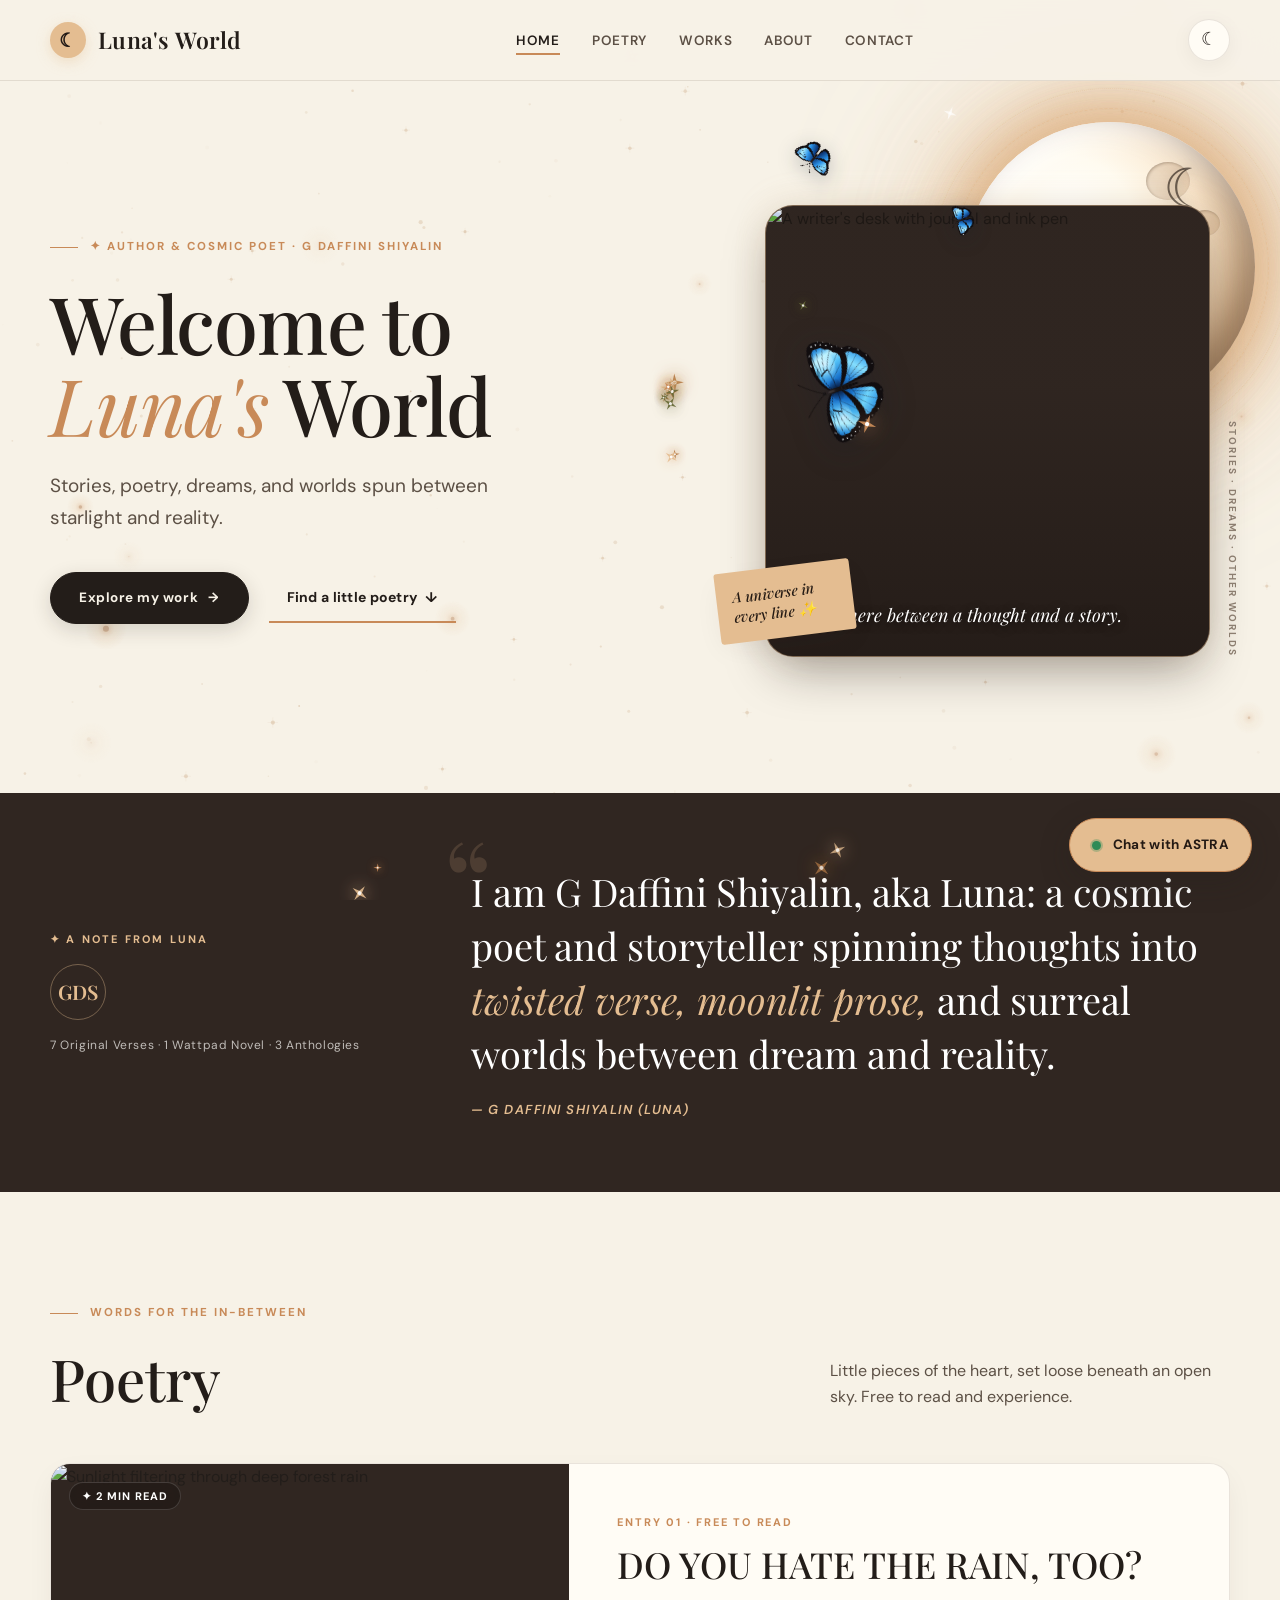
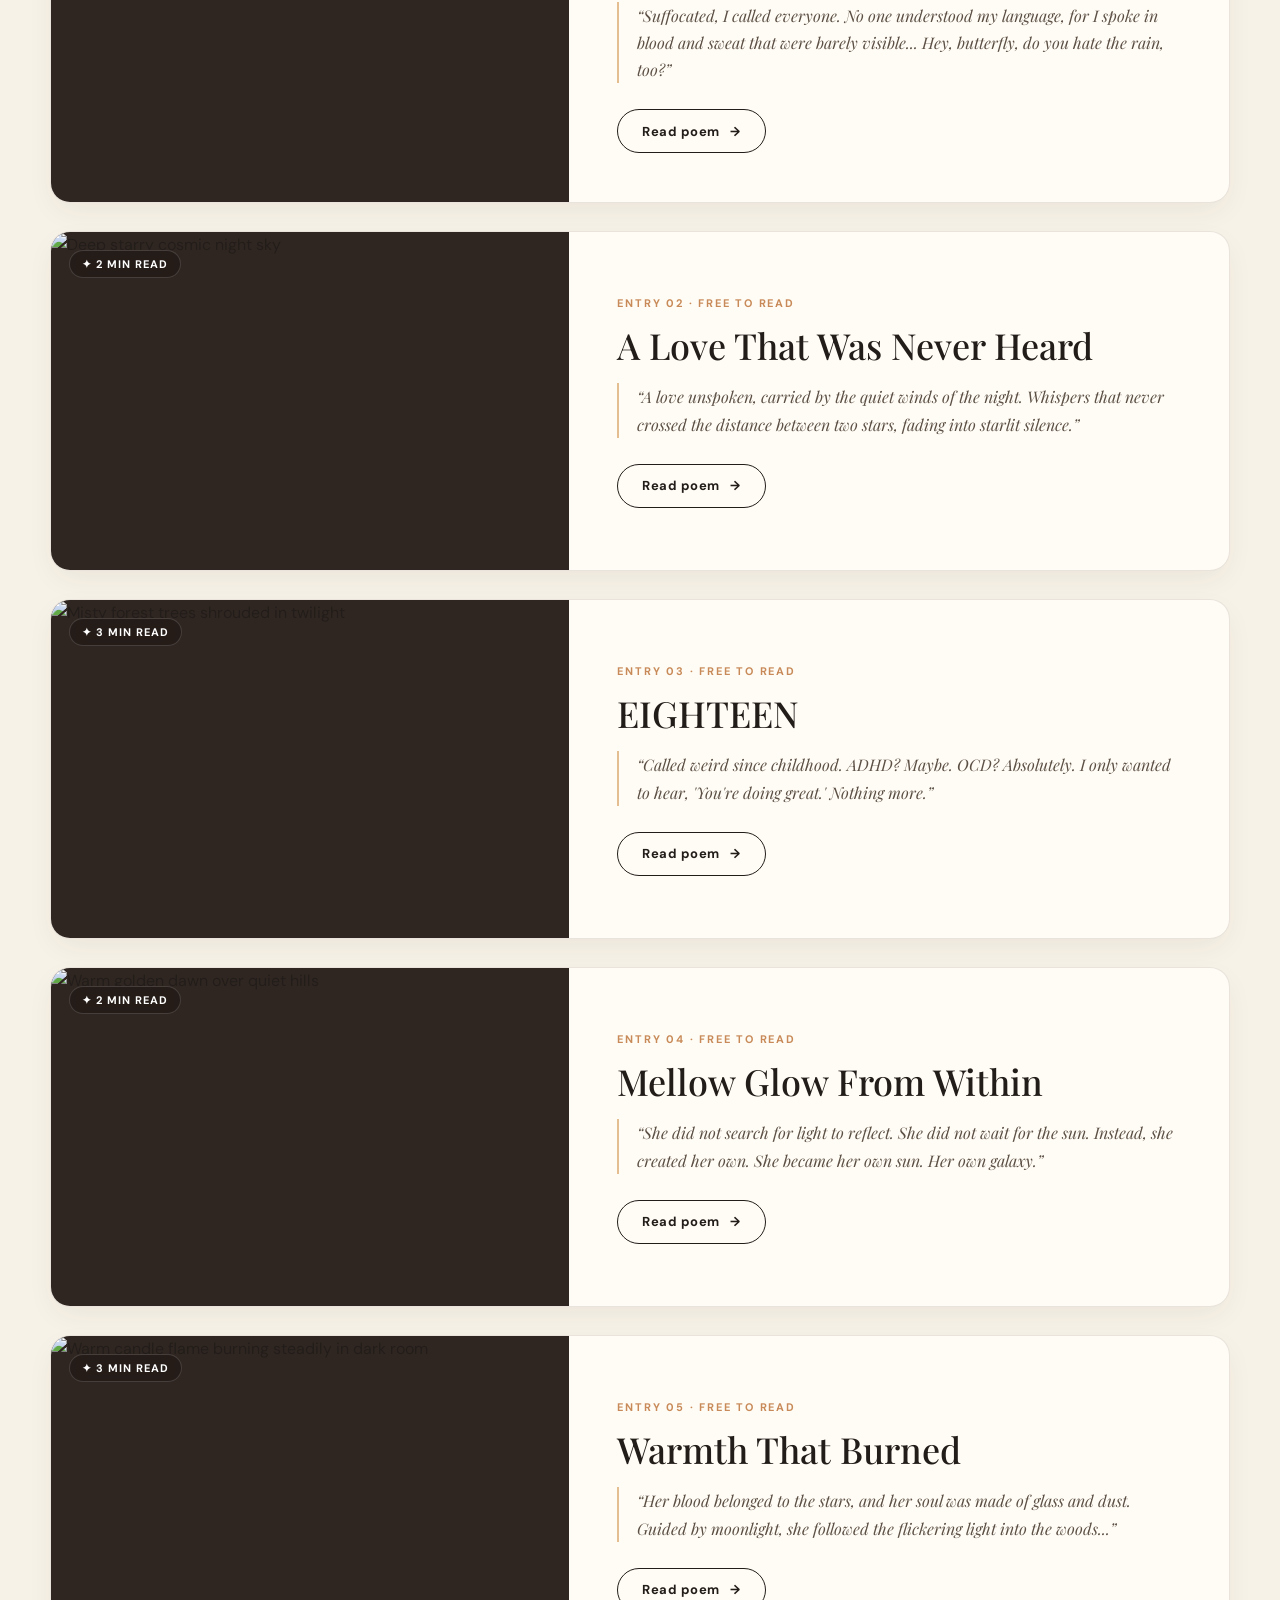
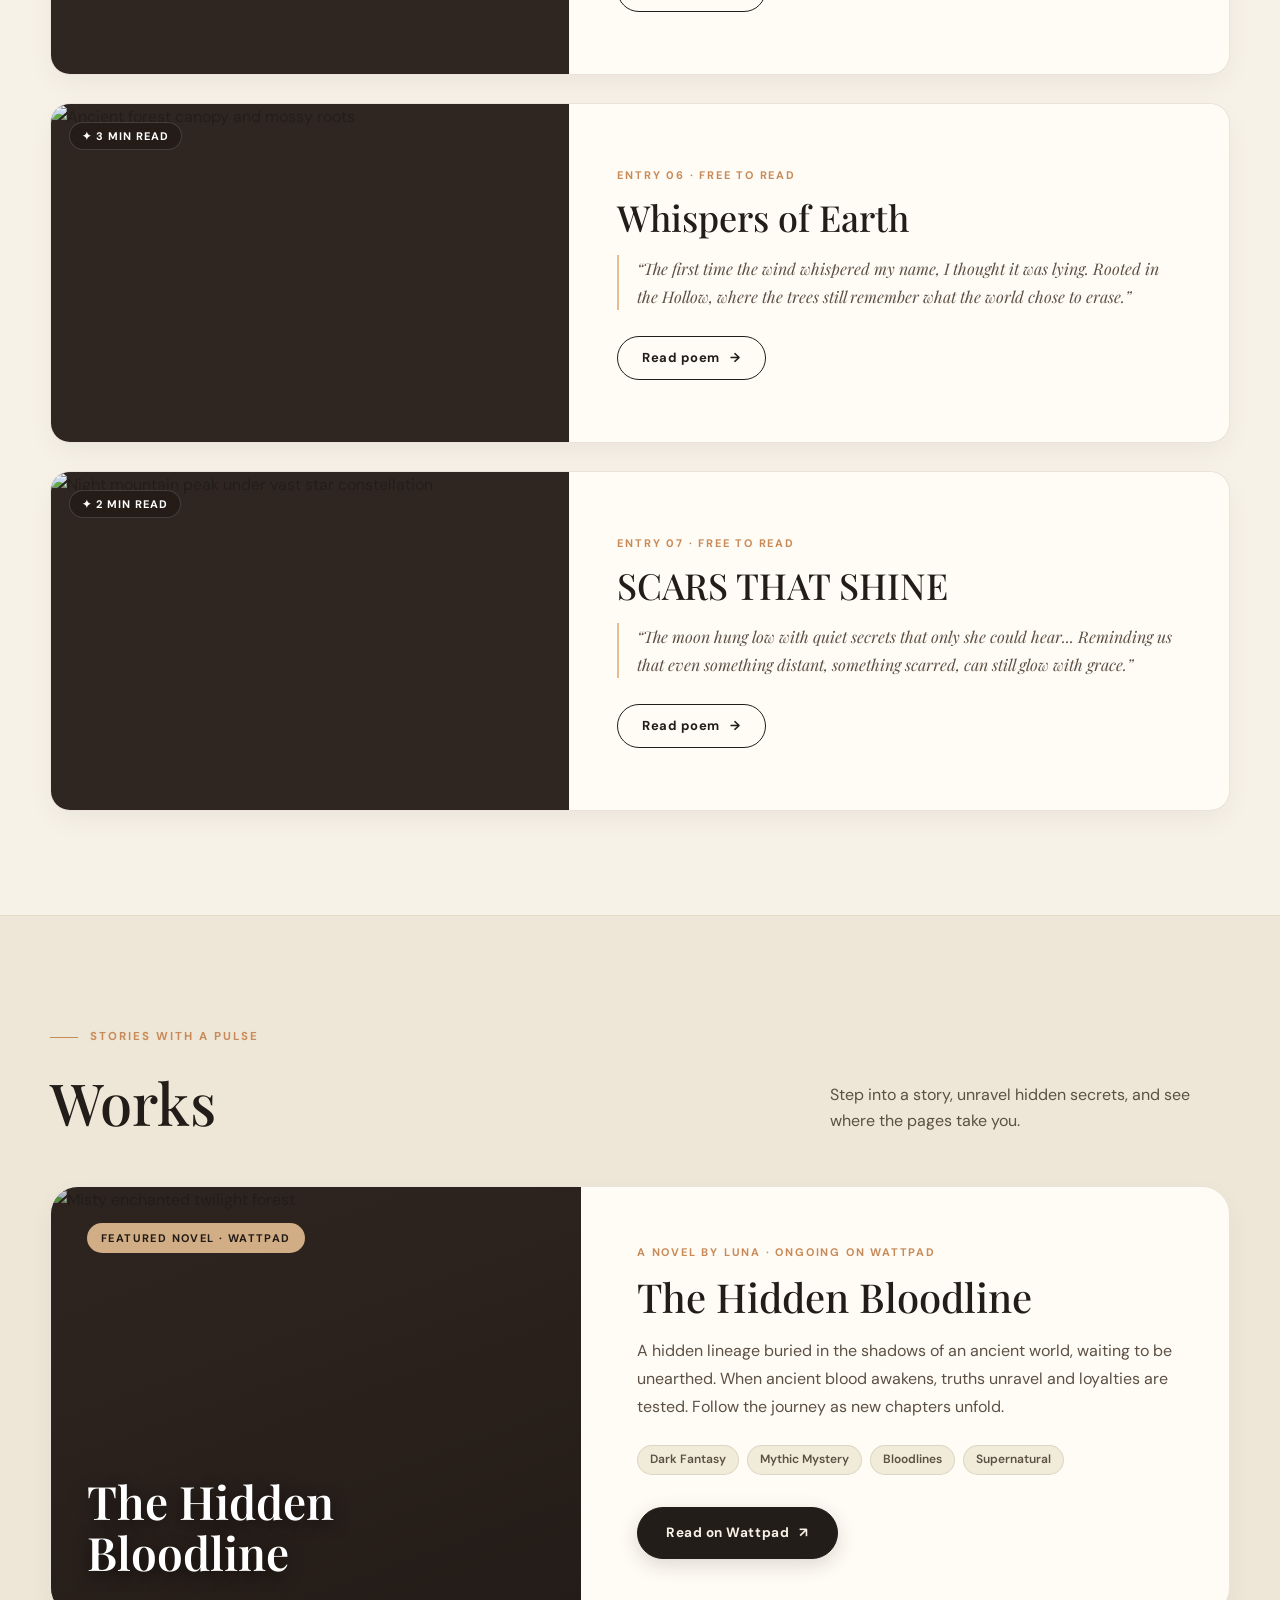
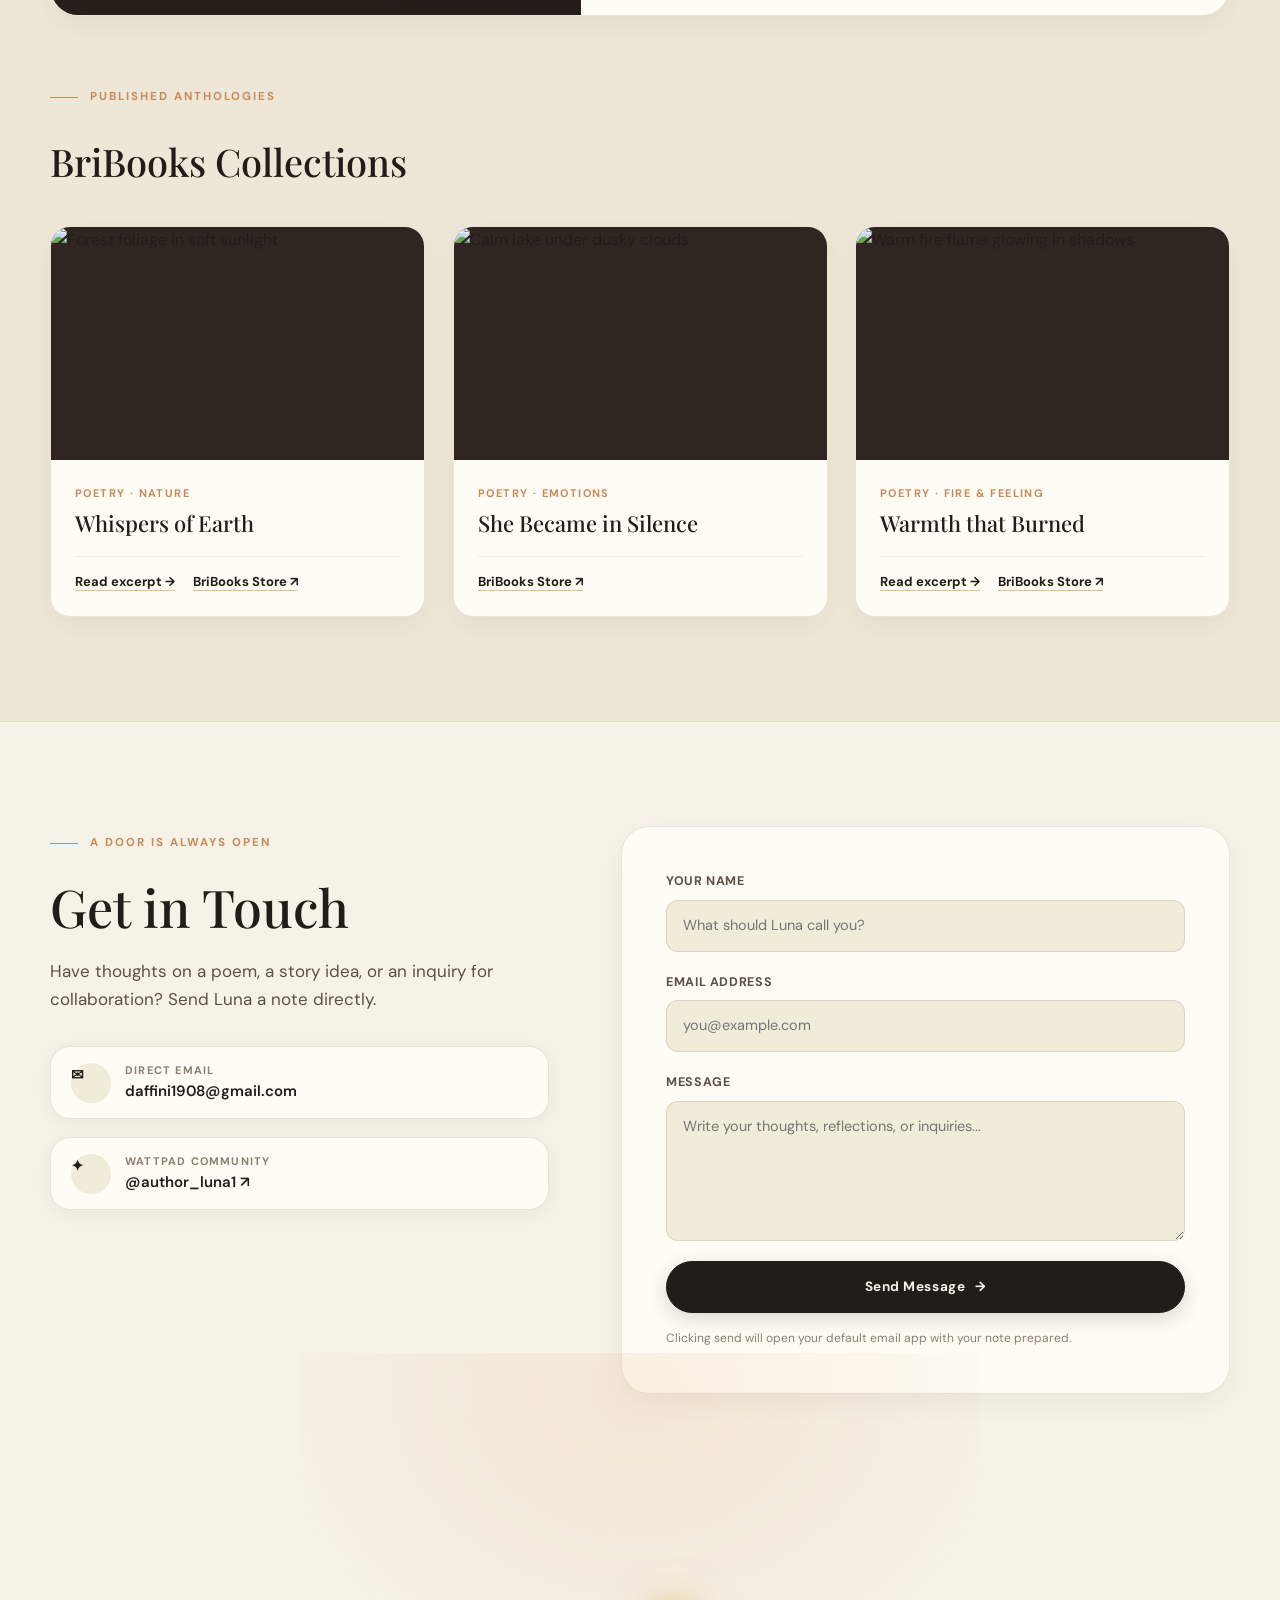
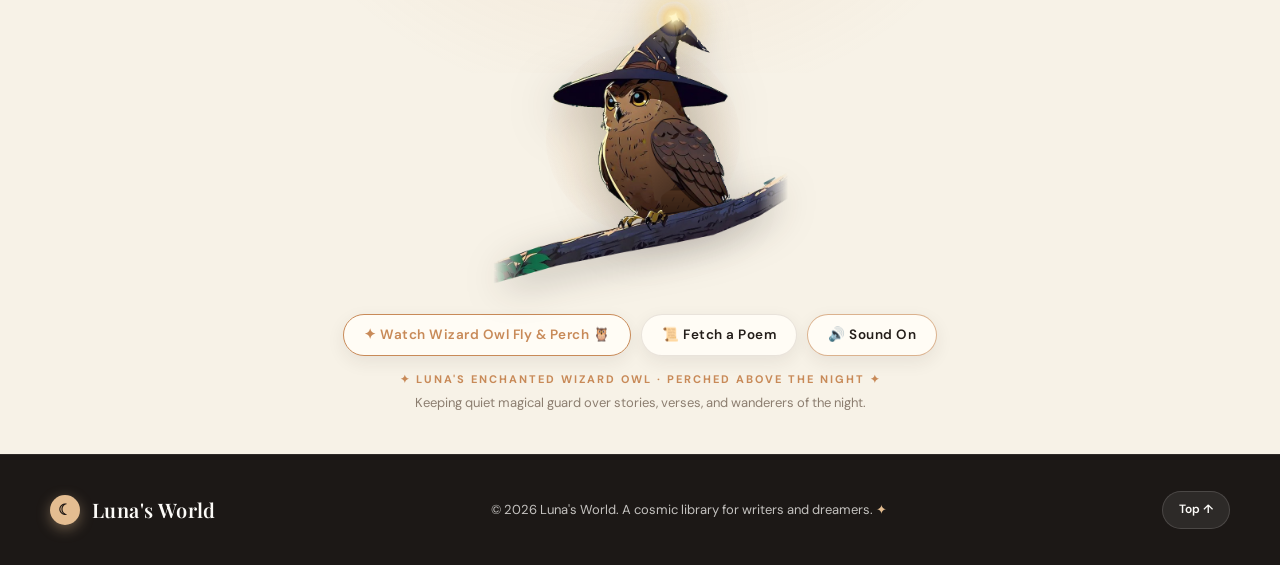
==== commit a403dd45: "Clear sprite specks, z-index clipping, blink snap, mobile flight bounds, and tail crossfade glitches" ====
--- a/index.html
+++ b/index.html
@@ -1374,6 +1374,7 @@
 
     .owl-speech-bubble {
       position: relative;
+      z-index: 2;
       background: var(--card-bg);
       border: 1px solid var(--accent-warm);
       border-radius: var(--radius-md);
@@ -1389,7 +1390,7 @@
       opacity: 0;
       transform: translateY(14px) scale(0.92);
       pointer-events: none;
-      transition: opacity 0.6s cubic-bezier(0.16, 1, 0.3, 1), transform 0.6s cubic-bezier(0.16, 1, 0.3, 1);
+      transition: opacity 0.6s cubic-bezier(0.16, 1, 0.3, 1), transform 0.6s cubic-bezier(0.16, 1, 0.3, 1), box-shadow 0.25s ease;
     }
     .owl-downside-wrap.has-landed .owl-speech-bubble {
       opacity: 1;
@@ -1421,8 +1422,7 @@
       display: block;
       width: 0;
     }
-    .owl-speech-bubble:hover {
-      transform: scale(1.03) translateY(-3px);
+    .owl-downside-wrap.has-landed .owl-speech-bubble:hover {
       box-shadow: 0 14px 35px rgba(200, 138, 88, 0.25);
     }
 
@@ -1433,6 +1433,7 @@
 
     .owl-interactive-wrap {
       position: relative;
+      z-index: 8;
       cursor: pointer;
       user-select: none;
       -webkit-user-select: none;
@@ -1519,9 +1520,10 @@
     .wizard-owl-tail-img {
       z-index: 1;
       opacity: 0;
-      transition: opacity 0.12s ease;
-    }
-    .owl-downside-wrap.has-landed:not(.is-flying) .wizard-owl-tail-img {
+      transition: opacity 0.14s ease;
+    }
+    .owl-downside-wrap.has-landed:not(.is-flying) .wizard-owl-tail-img,
+    .owl-downside-wrap.is-tail-perched .wizard-owl-tail-img {
       opacity: 1;
     }
     .wizard-owl-tail-fly-img {
@@ -1549,16 +1551,16 @@
       25% { opacity: 1; transform: rotate(5deg); }
       50% { opacity: 1; transform: rotate(-5deg); }
       75% { opacity: 1; transform: rotate(4deg); }
-      92% { opacity: 1; transform: rotate(0deg); }
-      100% { opacity: 0; transform: rotate(0deg); }
+      89% { opacity: 1; transform: rotate(0deg); }
+      97%, 100% { opacity: 0; transform: rotate(0deg); }
     }
     @keyframes owl-flight-tail-loop {
       0% { opacity: 1; transform: rotate(0deg); }
       20% { opacity: 1; transform: rotate(-6deg); }
       45% { opacity: 1; transform: rotate(5deg); }
       70% { opacity: 1; transform: rotate(-5deg); }
-      92% { opacity: 1; transform: rotate(1deg); }
-      100% { opacity: 0; transform: rotate(0deg); }
+      89% { opacity: 1; transform: rotate(1deg); }
+      97%, 100% { opacity: 0; transform: rotate(0deg); }
     }
     .wizard-owl-branch-img {
       z-index: 2;
@@ -1754,6 +1756,35 @@
       }
       100% {
         transform: translate3d(0, 0, 0) scale(1) rotate(0deg);
+      }
+    }
+
+    @media (max-width: 600px) {
+      .owl-downside-wrap:not(.has-landed):not(.is-flying) .owl-flyer {
+        transform: translate3d(130px, -250px, 0) scale(0.42) rotate(-18deg);
+      }
+      .owl-downside-wrap.is-landing .owl-flyer {
+        animation-name: owl-swoop-in-perch-mobile;
+      }
+      .owl-downside-wrap.is-re-flying .owl-flyer {
+        animation-name: owl-flight-loop-perch-mobile;
+      }
+      @keyframes owl-swoop-in-perch-mobile {
+        0% { opacity: 0; transform: translate3d(130px, -250px, 0) scale(0.42) rotate(-18deg); }
+        16% { opacity: 1; transform: translate3d(85px, -195px, 0) scale(0.6) rotate(-12deg); }
+        42% { opacity: 1; transform: translate3d(-75px, -135px, 0) scale(0.8) rotate(14deg); }
+        68% { opacity: 1; transform: translate3d(-95px, -55px, 0) scale(0.94) rotate(8deg); }
+        88% { opacity: 1; transform: translate3d(4px, -10px, 0) scale(1.04) rotate(-2deg); }
+        100% { opacity: 1; transform: translate3d(0, 0, 0) scale(1) rotate(0deg); }
+      }
+      @keyframes owl-flight-loop-perch-mobile {
+        0% { transform: translate3d(0, 0, 0) scale(1) rotate(0deg); }
+        14% { transform: translate3d(-20px, -45px, 0) scale(1.03) rotate(-8deg); }
+        30% { transform: translate3d(-115px, -145px, 0) scale(0.76) rotate(-14deg); }
+        50% { transform: translate3d(0, -230px, 0) scale(0.58) rotate(4deg); }
+        72% { transform: translate3d(115px, -135px, 0) scale(0.8) rotate(16deg); }
+        89% { transform: translate3d(10px, -18px, 0) scale(1.04) rotate(-4deg); }
+        100% { transform: translate3d(0, 0, 0) scale(1) rotate(0deg); }
       }
     }
 
@@ -1849,18 +1880,6 @@
       30% { opacity: 0.8; transform: translate(6px, -6px) scale(1); }
       75% { opacity: 0.65; transform: translate(12px, -20px) scale(1.08); }
       100% { opacity: 0; transform: translate(16px, -30px) scale(1.12); }
-    }
-
-    /* Daytime resting drowsy blink vs nighttime awake alert blink */
-    html:not([data-theme="dark"]) .owl-downside-wrap.has-landed:not(.is-flying) .owl-interactive-wrap:not(:hover) .wizard-owl-blink-img {
-      animation: owl-blink-drowsy 4.2s ease-in-out infinite;
-    }
-    @keyframes owl-blink-drowsy {
-      0%, 68%, 100% { opacity: 0; clip-path: inset(29% 0 71% 0); }
-      72% { opacity: 1; clip-path: inset(29% 0 71% 0); }
-      78%, 90% { opacity: 1; clip-path: inset(29% 0 60% 0); }
-      95% { opacity: 1; clip-path: inset(29% 0 71% 0); }
-      97% { opacity: 0; clip-path: inset(29% 0 71% 0); }
     }
 
     /* Nocturnal Amber Eye Gleam (Active in dark mode at z-index 3, softly covered during blinks) */
@@ -4204,6 +4223,7 @@
 
       function handleTouchdownRebound(delayMs, sparkleCount, speedMul) {
         setTimeout(() => {
+          downsideWrap.classList.add('is-tail-perched');
           if (branch) {
             branch.classList.add('is-rebounding');
             setTimeout(() => branch.classList.remove('is-rebounding'), 850);
@@ -4222,7 +4242,7 @@
         isFlying = true;
         if (flyer) flyer.style.transform = '';
 
-        downsideWrap.classList.remove('has-landed', 'is-perched', 'is-re-flying');
+        downsideWrap.classList.remove('has-landed', 'is-perched', 'is-re-flying', 'is-tail-perched');
         downsideWrap.classList.add('is-landing', 'is-flying');
 
         castHatSpell(false);
@@ -4231,7 +4251,7 @@
 
         // Completion timing: 2600ms (matches 2.6s owl-swoop-in-perch)
         setTimeout(() => {
-          downsideWrap.classList.remove('is-landing', 'is-flying');
+          downsideWrap.classList.remove('is-landing', 'is-flying', 'is-tail-perched');
           downsideWrap.classList.add('has-landed', 'is-perched');
           isFlying = false;
         }, 2600);
@@ -4257,7 +4277,7 @@
           owlInteractive.classList.remove('is-hooting');
         }, 1200);
 
-        downsideWrap.classList.remove('has-landed', 'is-perched', 'is-landing');
+        downsideWrap.classList.remove('has-landed', 'is-perched', 'is-landing', 'is-tail-perched');
         void downsideWrap.offsetWidth; // force reflow for re-animation
         downsideWrap.classList.add('is-re-flying', 'is-flying');
 
@@ -4266,7 +4286,7 @@
 
         // Completion timing: 3200ms (matches 3.2s owl-flight-loop-perch)
         setTimeout(() => {
-          downsideWrap.classList.remove('is-re-flying', 'is-flying');
+          downsideWrap.classList.remove('is-re-flying', 'is-flying', 'is-tail-perched');
           downsideWrap.classList.add('has-landed', 'is-perched');
           isFlying = false;
         }, 3200);
@@ -4404,6 +4424,10 @@
           lastHatCastAt = Date.now();
           castHatSpell(false);
         }
+      });
+
+      document.addEventListener('mouseleave', () => {
+        if (flyer && !isFlying) flyer.style.transform = '';
       });
     })();
 
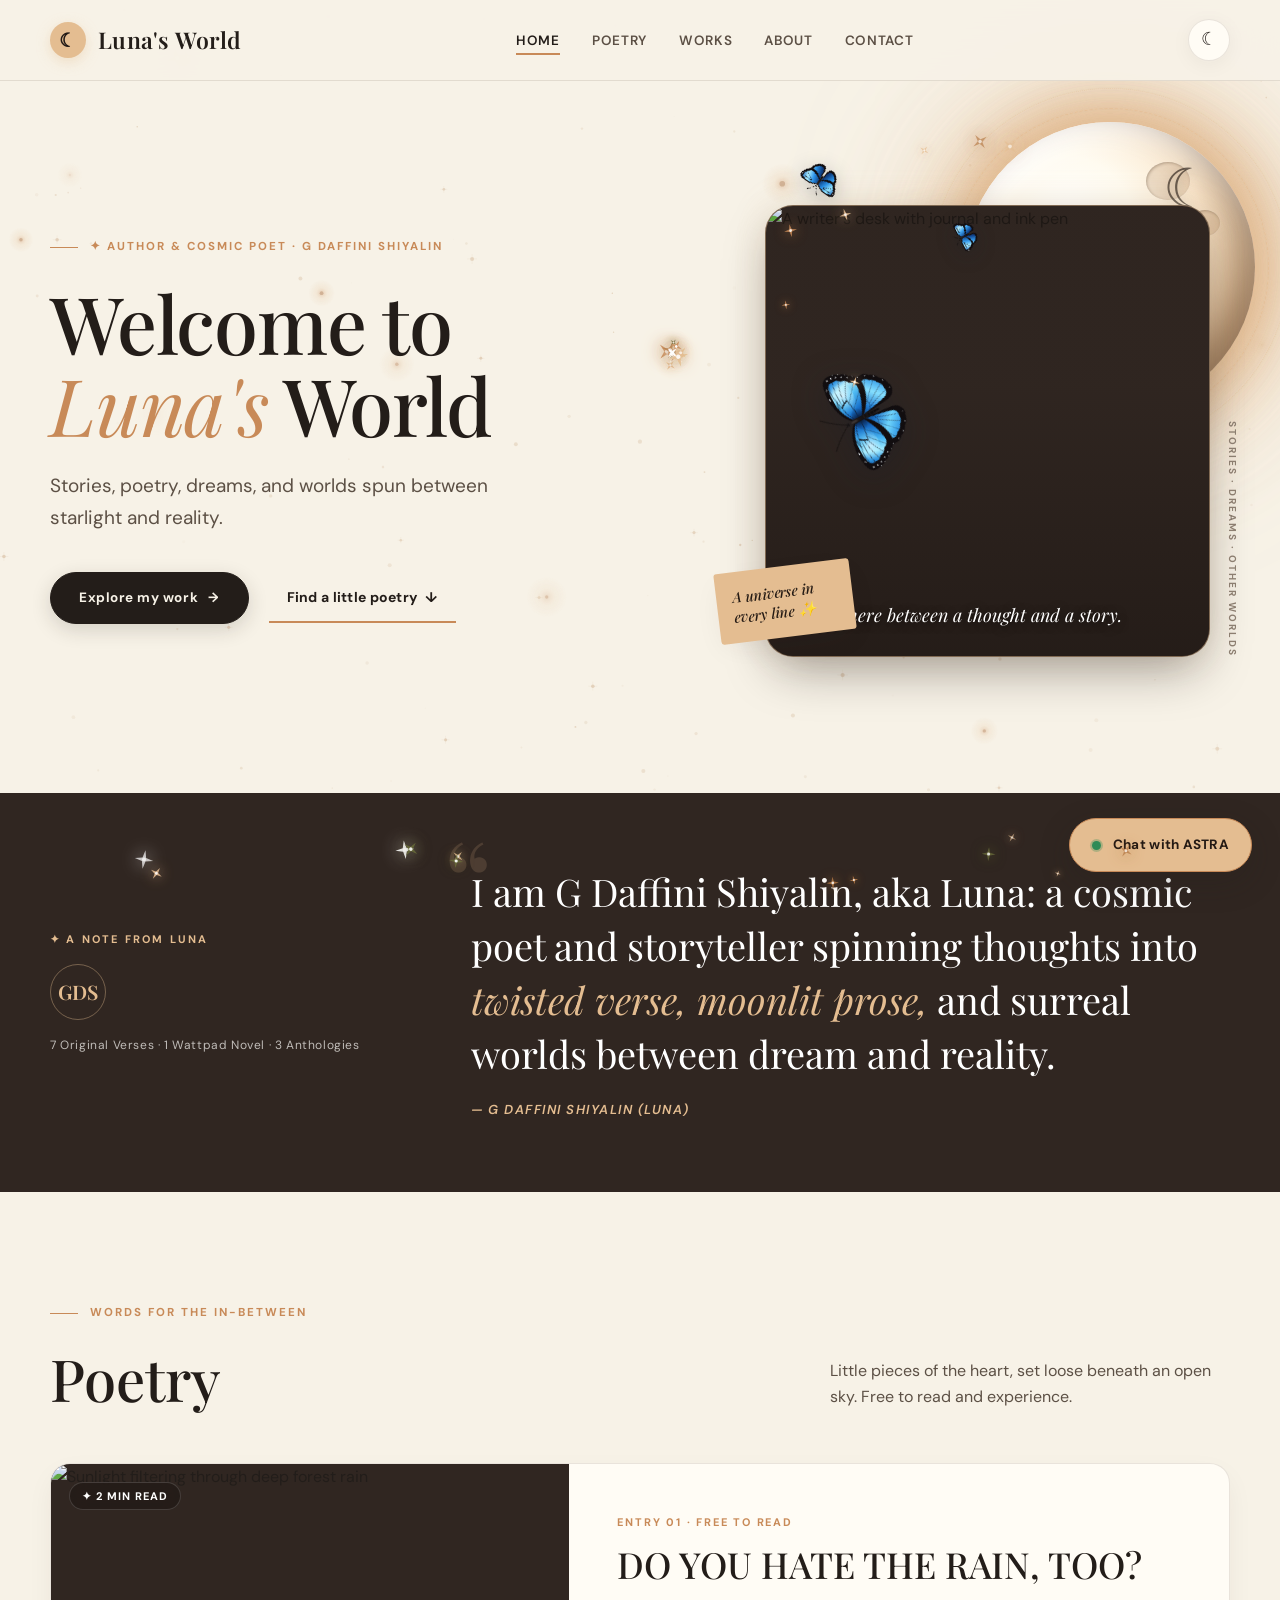
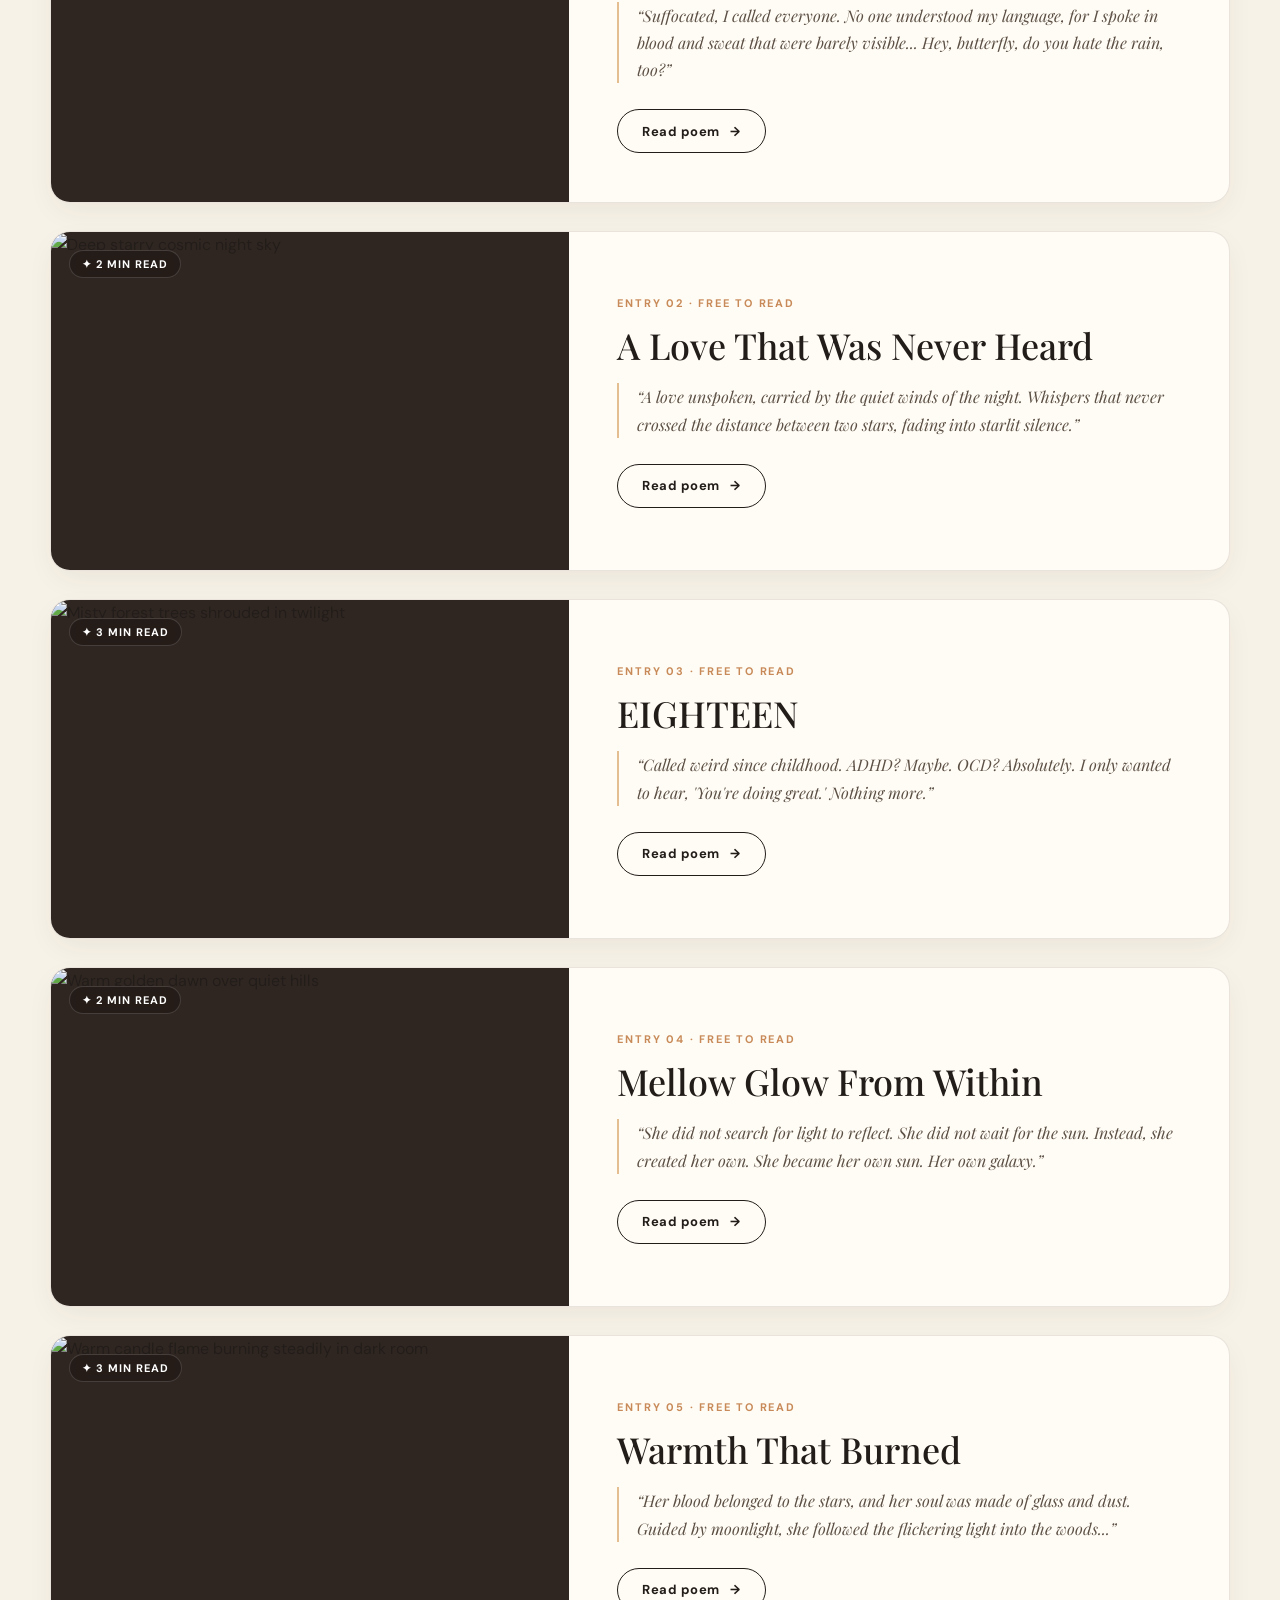
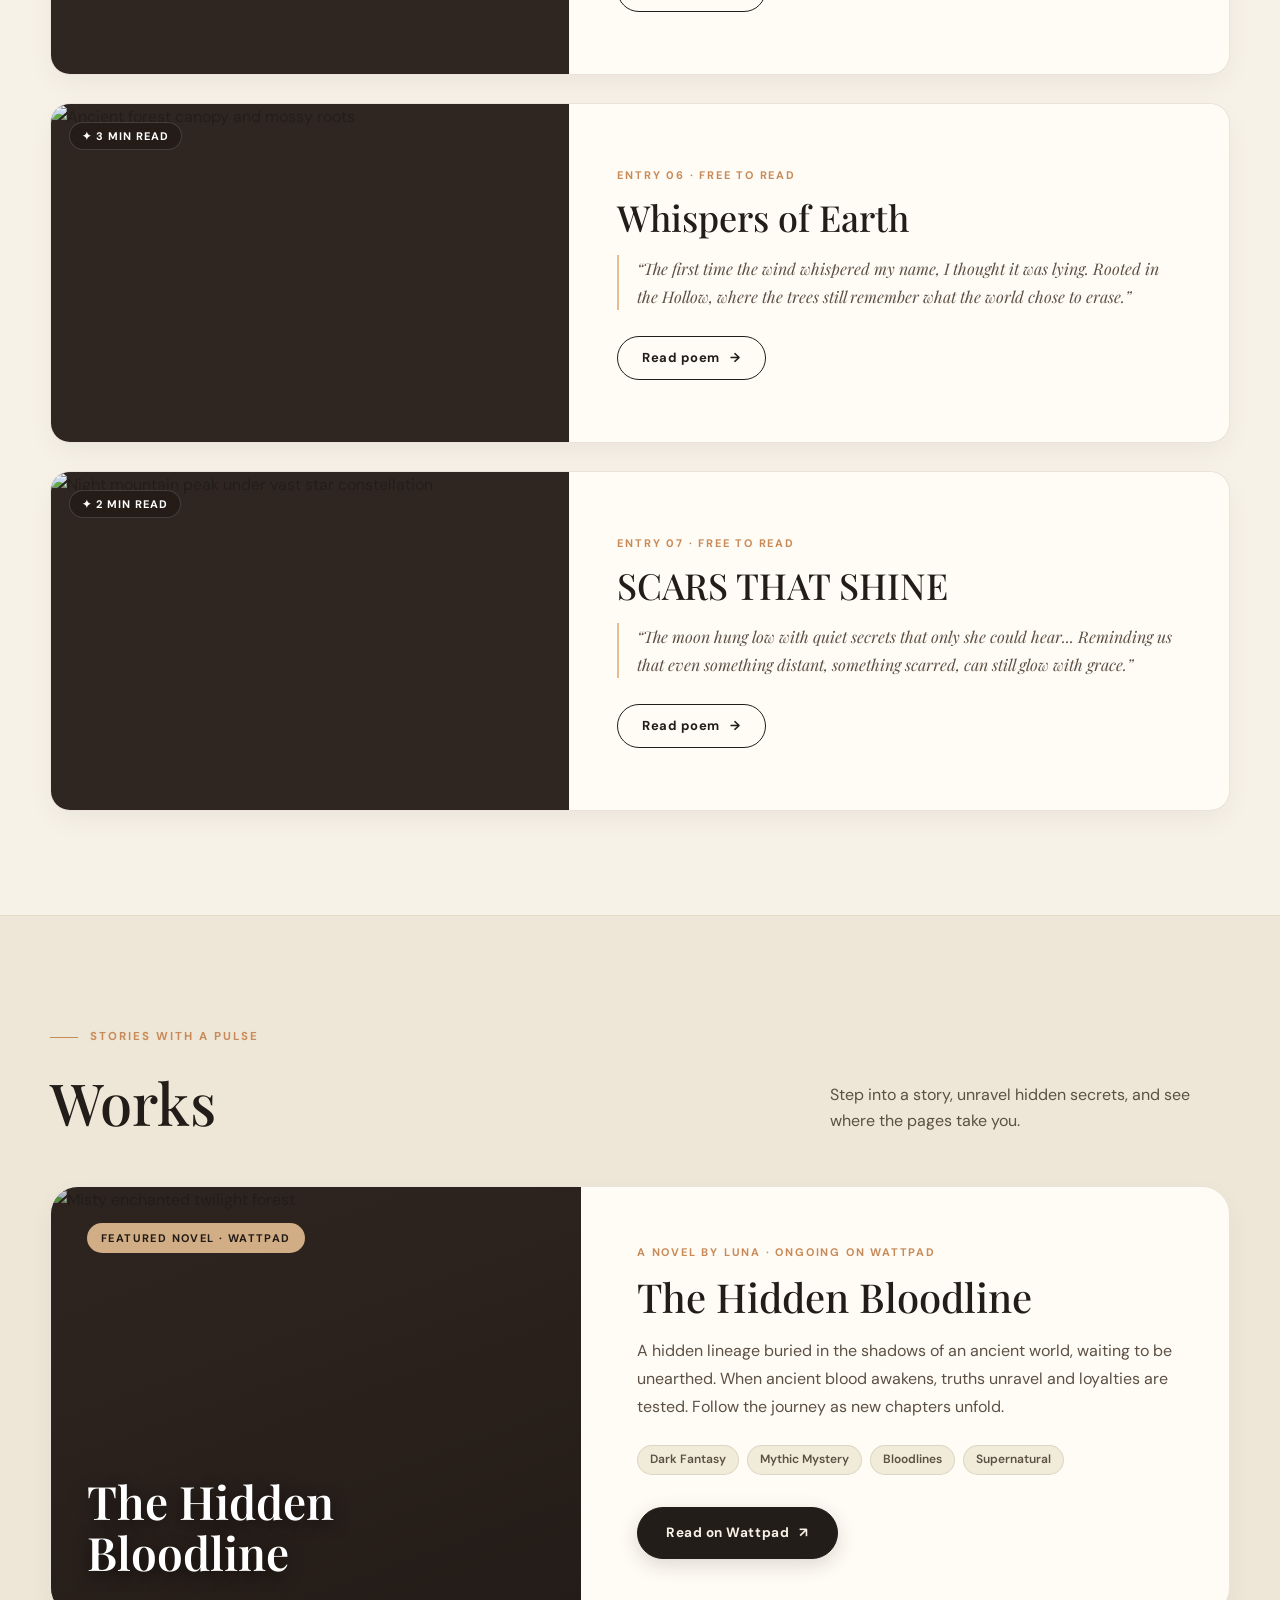
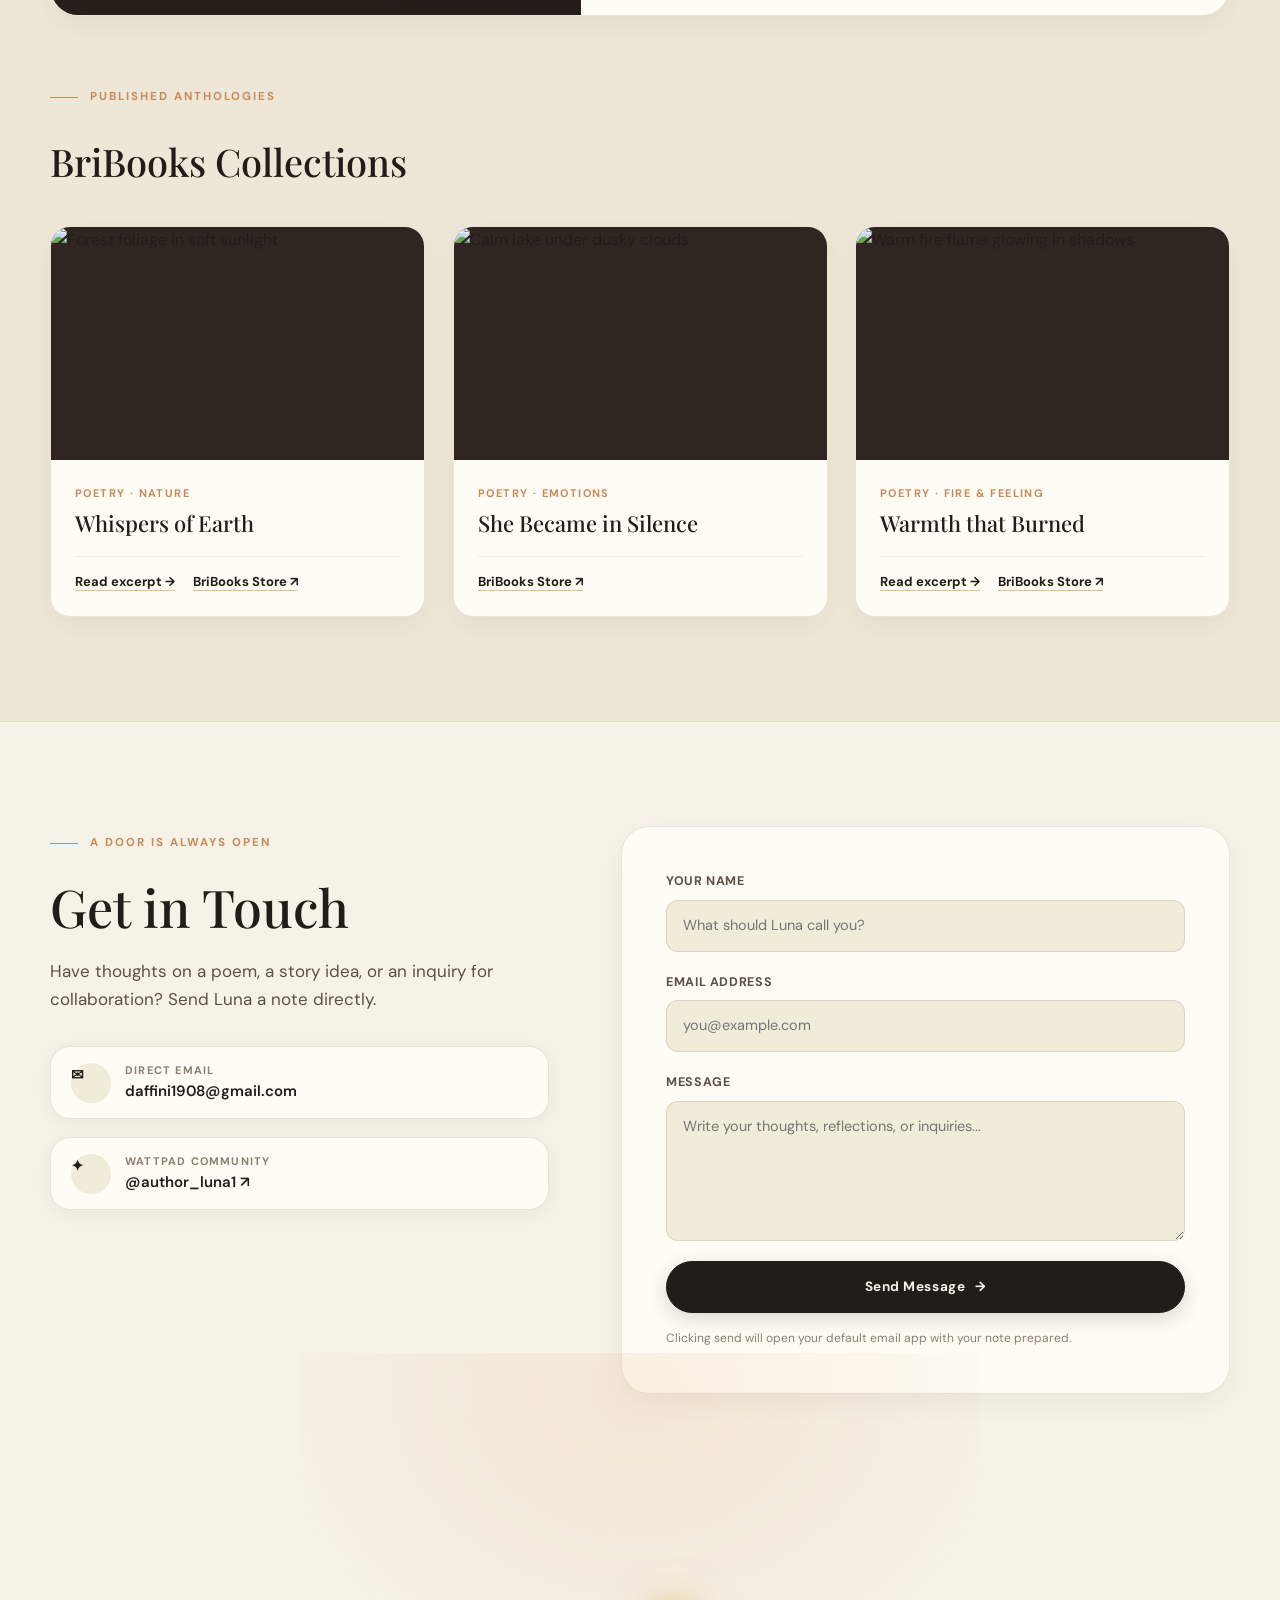
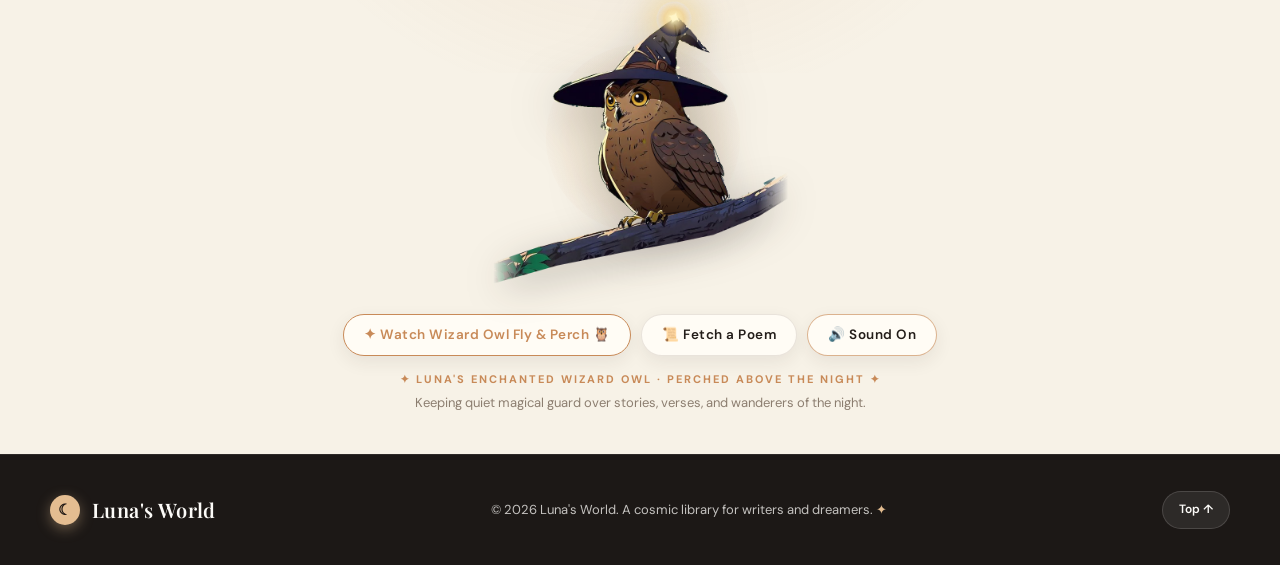
==== commit b8528bc8: "Make Wizard Owl eyes track mouse cursor smoothly inside sockets" ====
--- a/index.html
+++ b/index.html
@@ -1581,9 +1581,28 @@
       filter: drop-shadow(0 14px 28px rgba(0, 0, 0, 0.72));
     }
 
-    /* Real Painted Owl Wings (Extracted directly from artwork for true articulated flight) */
+    /* Real Painted Owl Eye Rig (Golden iris bg + cursor-tracking pupils behind outer face rims) */
+    .wizard-owl-eyes-bg-img,
+    .wizard-owl-pupils-img {
+      position: absolute;
+      inset: 0;
+      width: 100%;
+      height: 100%;
+      display: block;
+      user-select: none;
+      -webkit-user-drag: none;
+      pointer-events: none;
+    }
+    .wizard-owl-eyes-bg-img {
+      z-index: 2;
+    }
+    .wizard-owl-pupils-img {
+      z-index: 3;
+      will-change: transform;
+      transition: transform 0.08s ease-out;
+    }
     .wizard-owl-img {
-      z-index: 2;
+      z-index: 4;
     }
     .wizard-owl-wing-left-img,
     .wizard-owl-wing-right-img {
@@ -1604,7 +1623,7 @@
       transform: rotate(0deg);
     }
     .wizard-owl-wing-right-img {
-      z-index: 3;
+      z-index: 5;
       transform-origin: 57.6% 45.4%;
       opacity: 1;
       transform: rotate(0deg);
@@ -1820,7 +1839,7 @@
       user-select: none;
       -webkit-user-drag: none;
       pointer-events: none;
-      z-index: 4;
+      z-index: 7;
       opacity: 0;
       clip-path: inset(29% 0 71% 0);
       animation: owl-blink 4.6s ease-in-out infinite;
@@ -1882,12 +1901,12 @@
       100% { opacity: 0; transform: translate(16px, -30px) scale(1.12); }
     }
 
-    /* Nocturnal Amber Eye Gleam (Active in dark mode at z-index 3, softly covered during blinks) */
+    /* Nocturnal Amber Eye Gleam (Active in dark mode at z-index 6, softly covered during blinks) */
     .owl-night-eye-gleam {
       position: absolute;
       border-radius: 50%;
       pointer-events: none;
-      z-index: 3;
+      z-index: 6;
       opacity: 0;
       transform: translate(-50%, -50%);
       background: radial-gradient(circle, rgba(255, 228, 128, 0.72) 0%, rgba(255, 190, 74, 0.28) 52%, transparent 78%);
@@ -1929,7 +1948,7 @@
       transform: translate(-50%, -50%) scale(0.6);
       border-radius: 50%;
       pointer-events: none;
-      z-index: 5;
+      z-index: 8;
       opacity: 0;
       background: radial-gradient(circle, rgba(255, 248, 200, 0.95) 0%, rgba(246, 206, 118, 0.55) 40%, transparent 72%);
       transition: opacity 0.3s ease, transform 0.35s ease;
@@ -2064,8 +2083,9 @@
     }
 
     @media (prefers-reduced-motion: reduce) {
-      .owl-flyer, .branch-group, .wizard-owl-breathe, .wizard-owl-blink-img, .wizard-owl-wing-left-img, .wizard-owl-wing-right-img, .wizard-owl-tail-fly-img, .owl-zzz-float, .owl-night-eye-gleam, .owl-falling-feather {
+      .owl-flyer, .branch-group, .wizard-owl-breathe, .wizard-owl-pupils-img, .wizard-owl-blink-img, .wizard-owl-wing-left-img, .wizard-owl-wing-right-img, .wizard-owl-tail-fly-img, .owl-zzz-float, .owl-night-eye-gleam, .owl-falling-feather {
         animation: none !important;
+        transition: none !important;
         transform: none !important;
       }
       .owl-downside-wrap:not(.has-landed):not(.is-flying) .owl-flyer {
@@ -3004,6 +3024,8 @@
             <div class="wizard-owl-breathe">
               <img class="wizard-owl-tail-fly-img" src="assets/wizard-owl-tail-fly.png" alt="" draggable="false" aria-hidden="true">
               <img class="wizard-owl-wing-left-img" src="assets/wizard-owl-wing-left.png" alt="" draggable="false" aria-hidden="true">
+              <img class="wizard-owl-eyes-bg-img" src="assets/wizard-owl-eyes-bg.png" alt="" draggable="false" aria-hidden="true">
+              <img class="wizard-owl-pupils-img" id="owl-pupils" src="assets/wizard-owl-pupils.png" alt="" draggable="false" aria-hidden="true">
               <img class="wizard-owl-img" src="assets/wizard-owl.png" alt="Enchanted wizard owl wearing a pointed witch hat perched on a slanted oak branch" draggable="false">
               <img class="wizard-owl-wing-right-img" src="assets/wizard-owl-wing-right.png" alt="" draggable="false" aria-hidden="true">
               <div class="owl-night-eye-gleam owl-night-eye-gleam--left" aria-hidden="true"></div>
@@ -4023,6 +4045,7 @@
       const poemBtn = document.getElementById('owl-poem-btn');
       const soundBtn = document.getElementById('owl-sound-toggle');
       const hatGlint = document.getElementById('owl-hat-glint');
+      const pupilsEl = document.getElementById('owl-pupils');
 
       if (!downsideWrap || !owlInteractive) return;
 
@@ -4241,6 +4264,7 @@
         if (isFlying) return;
         isFlying = true;
         if (flyer) flyer.style.transform = '';
+        if (pupilsEl) pupilsEl.style.transform = '';
 
         downsideWrap.classList.remove('has-landed', 'is-perched', 'is-re-flying', 'is-tail-perched');
         downsideWrap.classList.add('is-landing', 'is-flying');
@@ -4262,6 +4286,7 @@
         if (isFlying) return;
         isFlying = true;
         if (flyer) flyer.style.transform = '';
+        if (pupilsEl) pupilsEl.style.transform = '';
 
         owlInteractive.classList.add('is-hooting');
         if (!preserveBubble && bubble) {
@@ -4398,11 +4423,27 @@
         setTimeout(triggerFlyInAndPerch, 1000);
       }
 
-      // Subtle 3D attentive gaze tilt & hat-tip spell shimmer when hovered over the hat
+      // Attentive cursor-tracking pupils & subtle 3D head tilt + hat-tip shimmer
       window.addEventListener('mousemove', (e) => {
-        if (!flyer || isFlying || !downsideWrap.classList.contains('has-landed')) return;
+        if (!flyer || isFlying || isReducedMotion() || !downsideWrap.classList.contains('has-landed')) return;
         const rect = owlInteractive.getBoundingClientRect();
         if (rect.top > window.innerHeight || rect.bottom < 0) return;
+
+        // Track eyes directly toward pointer around owl's real eye center (45% x, 34.5% y)
+        const eyeCenterX = rect.left + rect.width * 0.45;
+        const eyeCenterY = rect.top + rect.height * 0.345;
+        const dx = e.clientX - eyeCenterX;
+        const dy = e.clientY - eyeCenterY;
+        const dist = Math.hypot(dx, dy) || 1;
+        const reach = Math.min(1, dist / 240);
+        const nx = (dx / dist) * reach;
+        const ny = (dy / dist) * reach;
+
+        if (pupilsEl) {
+          const offsetX = (nx * 1.05).toFixed(3);
+          const offsetY = (ny * 0.8).toFixed(3);
+          pupilsEl.style.transform = `translate3d(${offsetX}%, ${offsetY}%, 0)`;
+        }
 
         const centerX = rect.left + rect.width * 0.45;
         const centerY = rect.top + rect.height * 0.4;
@@ -4428,6 +4469,7 @@
 
       document.addEventListener('mouseleave', () => {
         if (flyer && !isFlying) flyer.style.transform = '';
+        if (pupilsEl && !isFlying) pupilsEl.style.transform = '';
       });
     })();
 
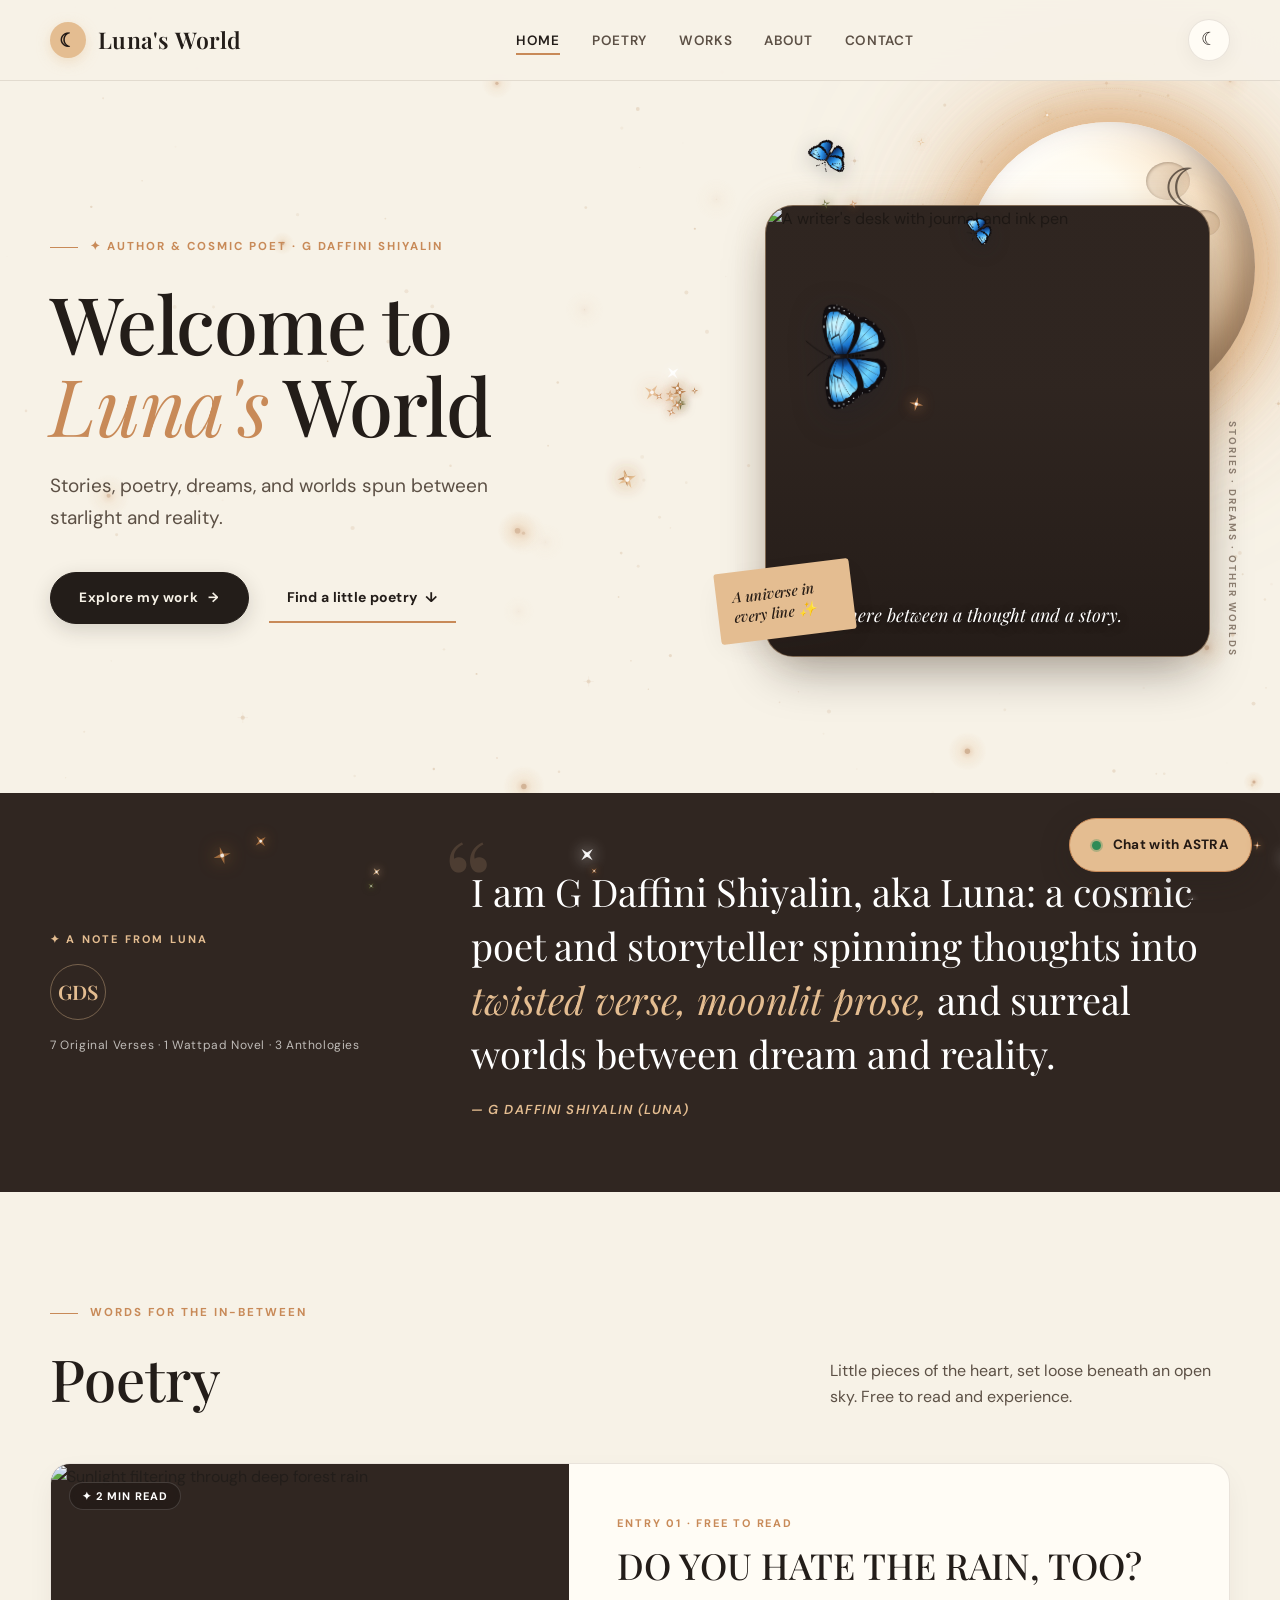
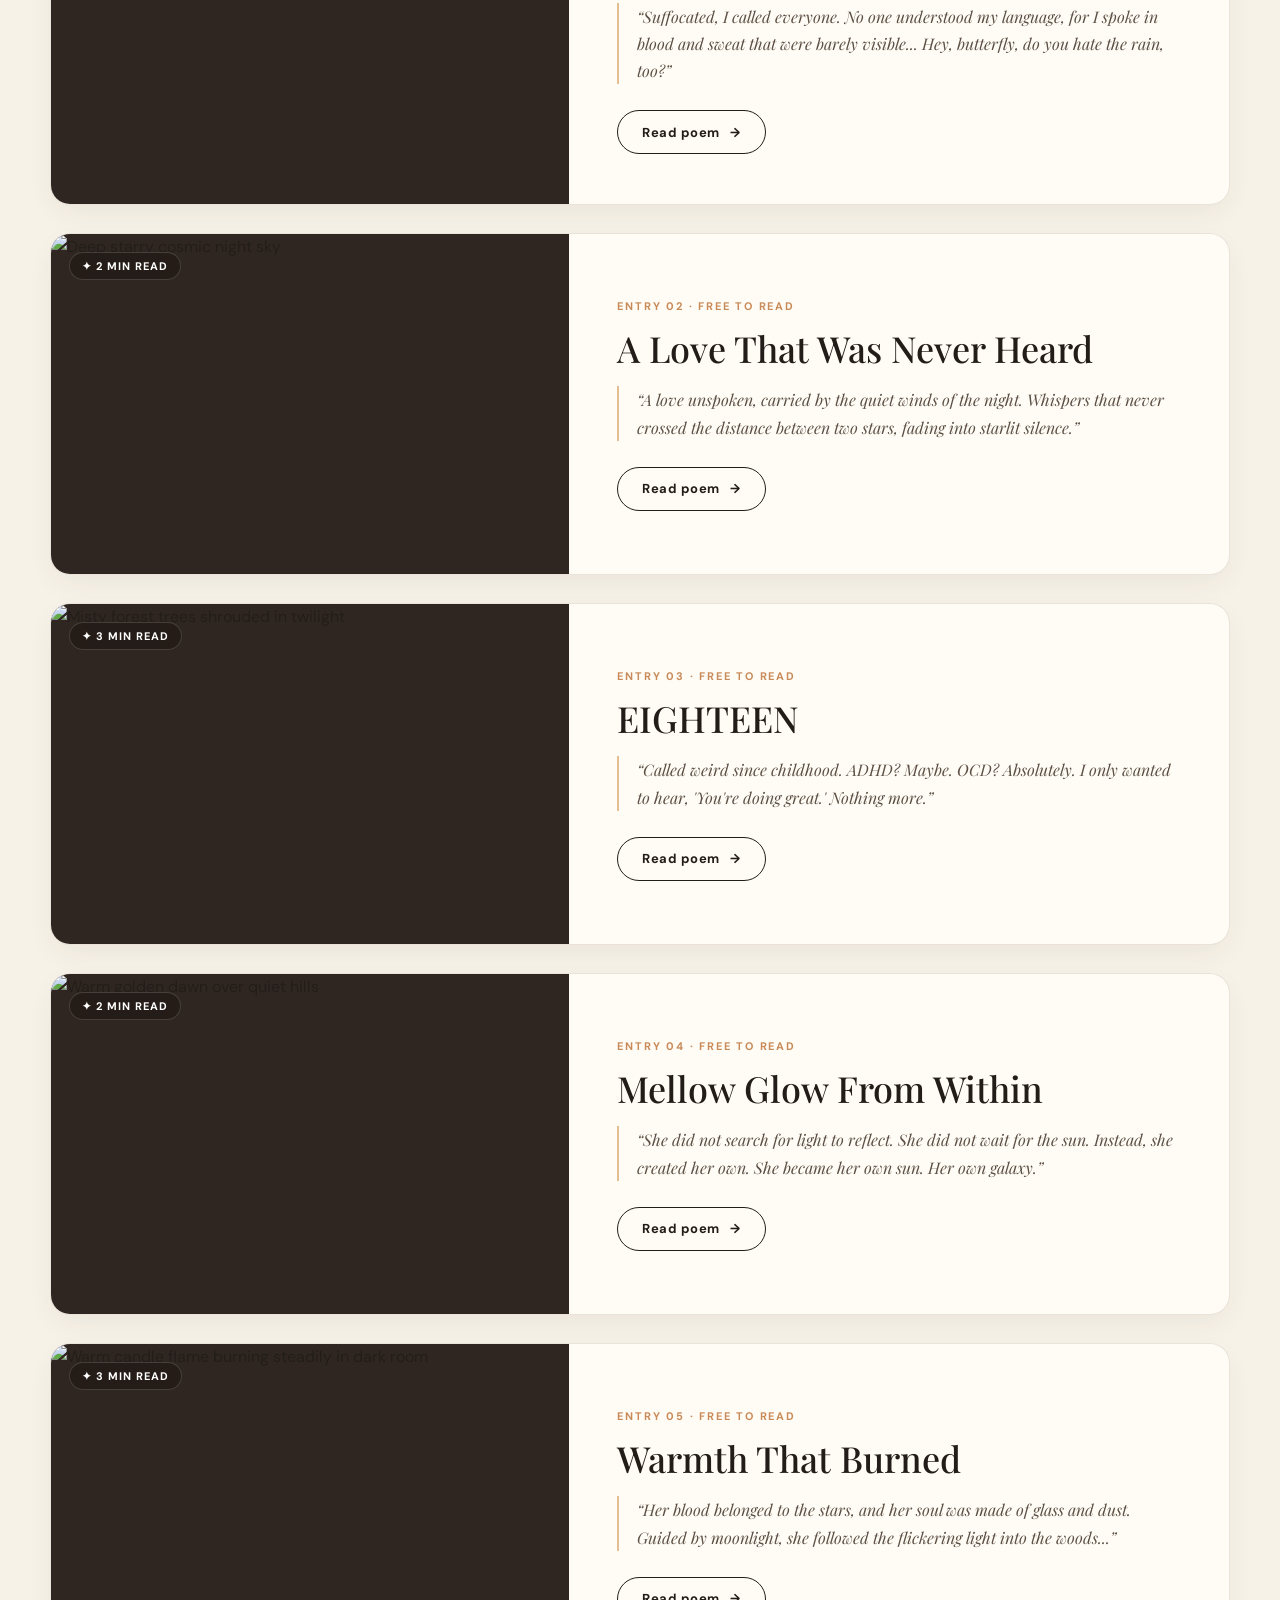
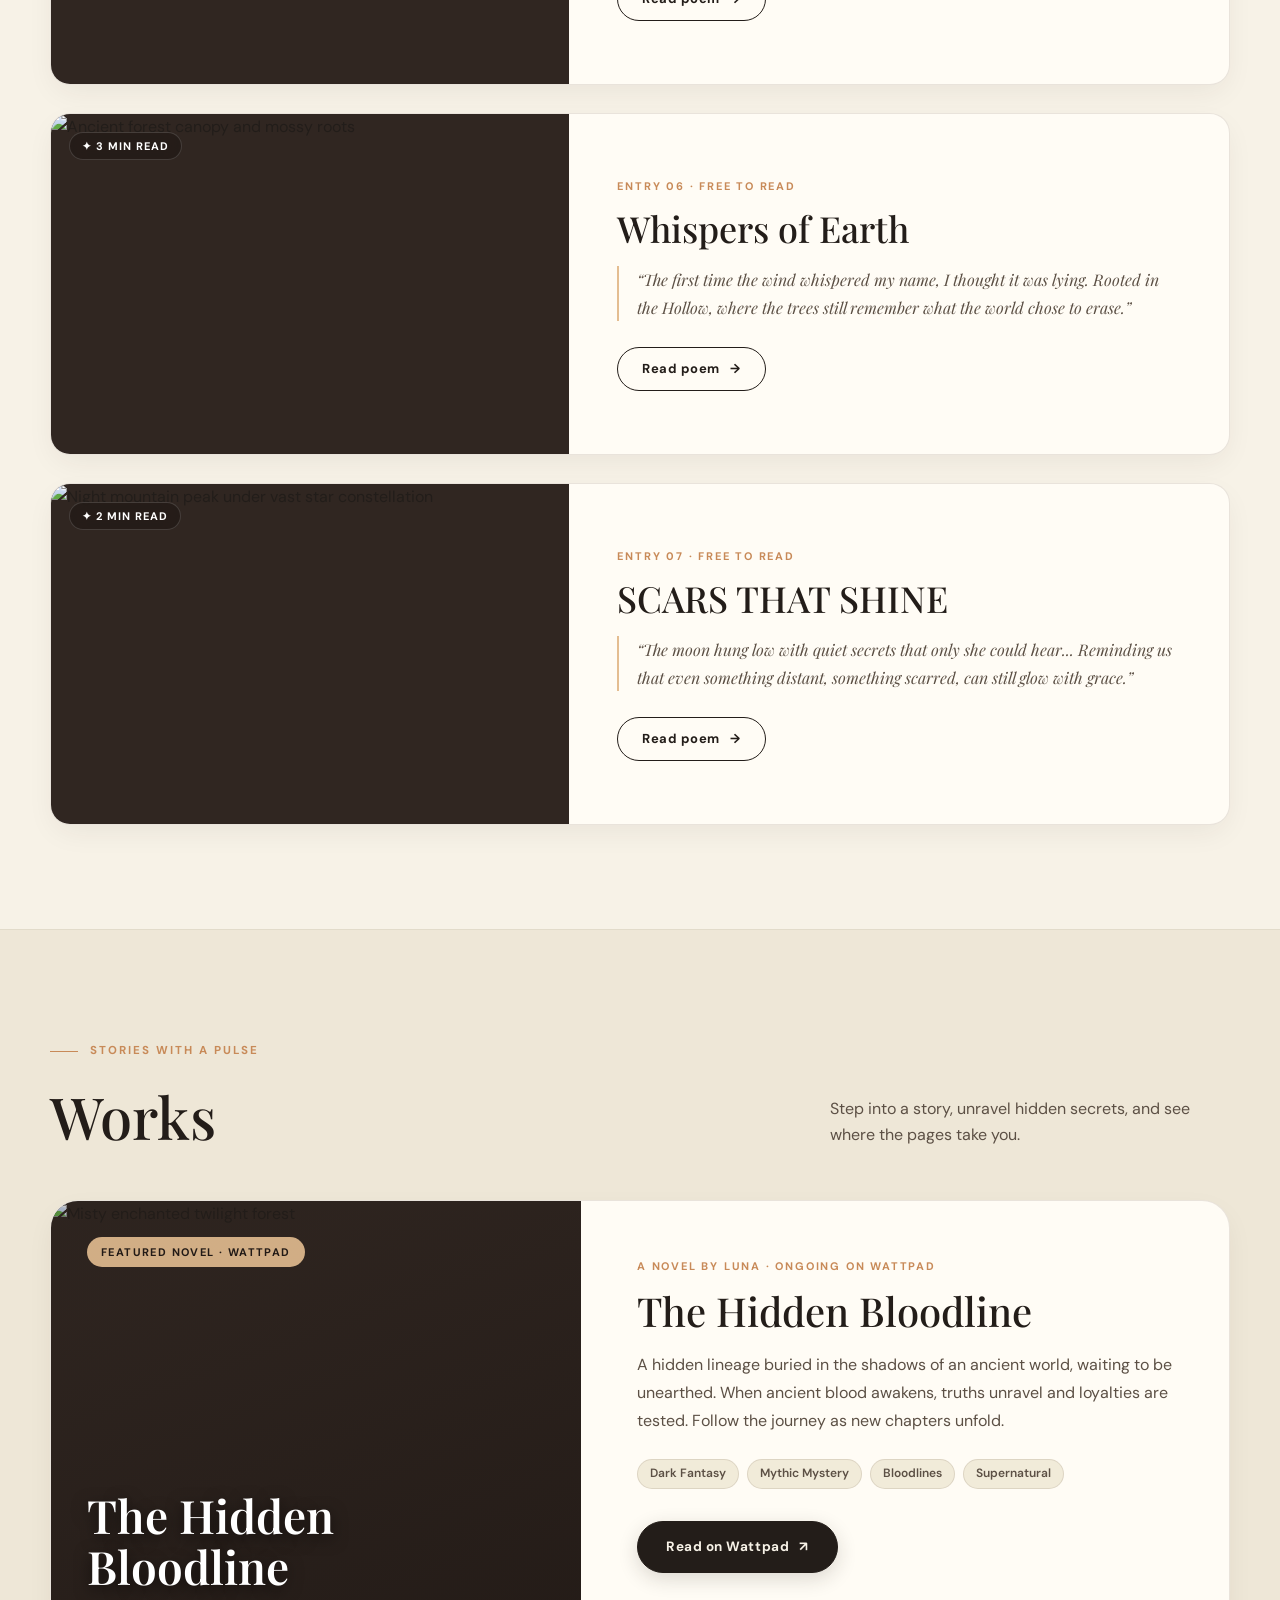
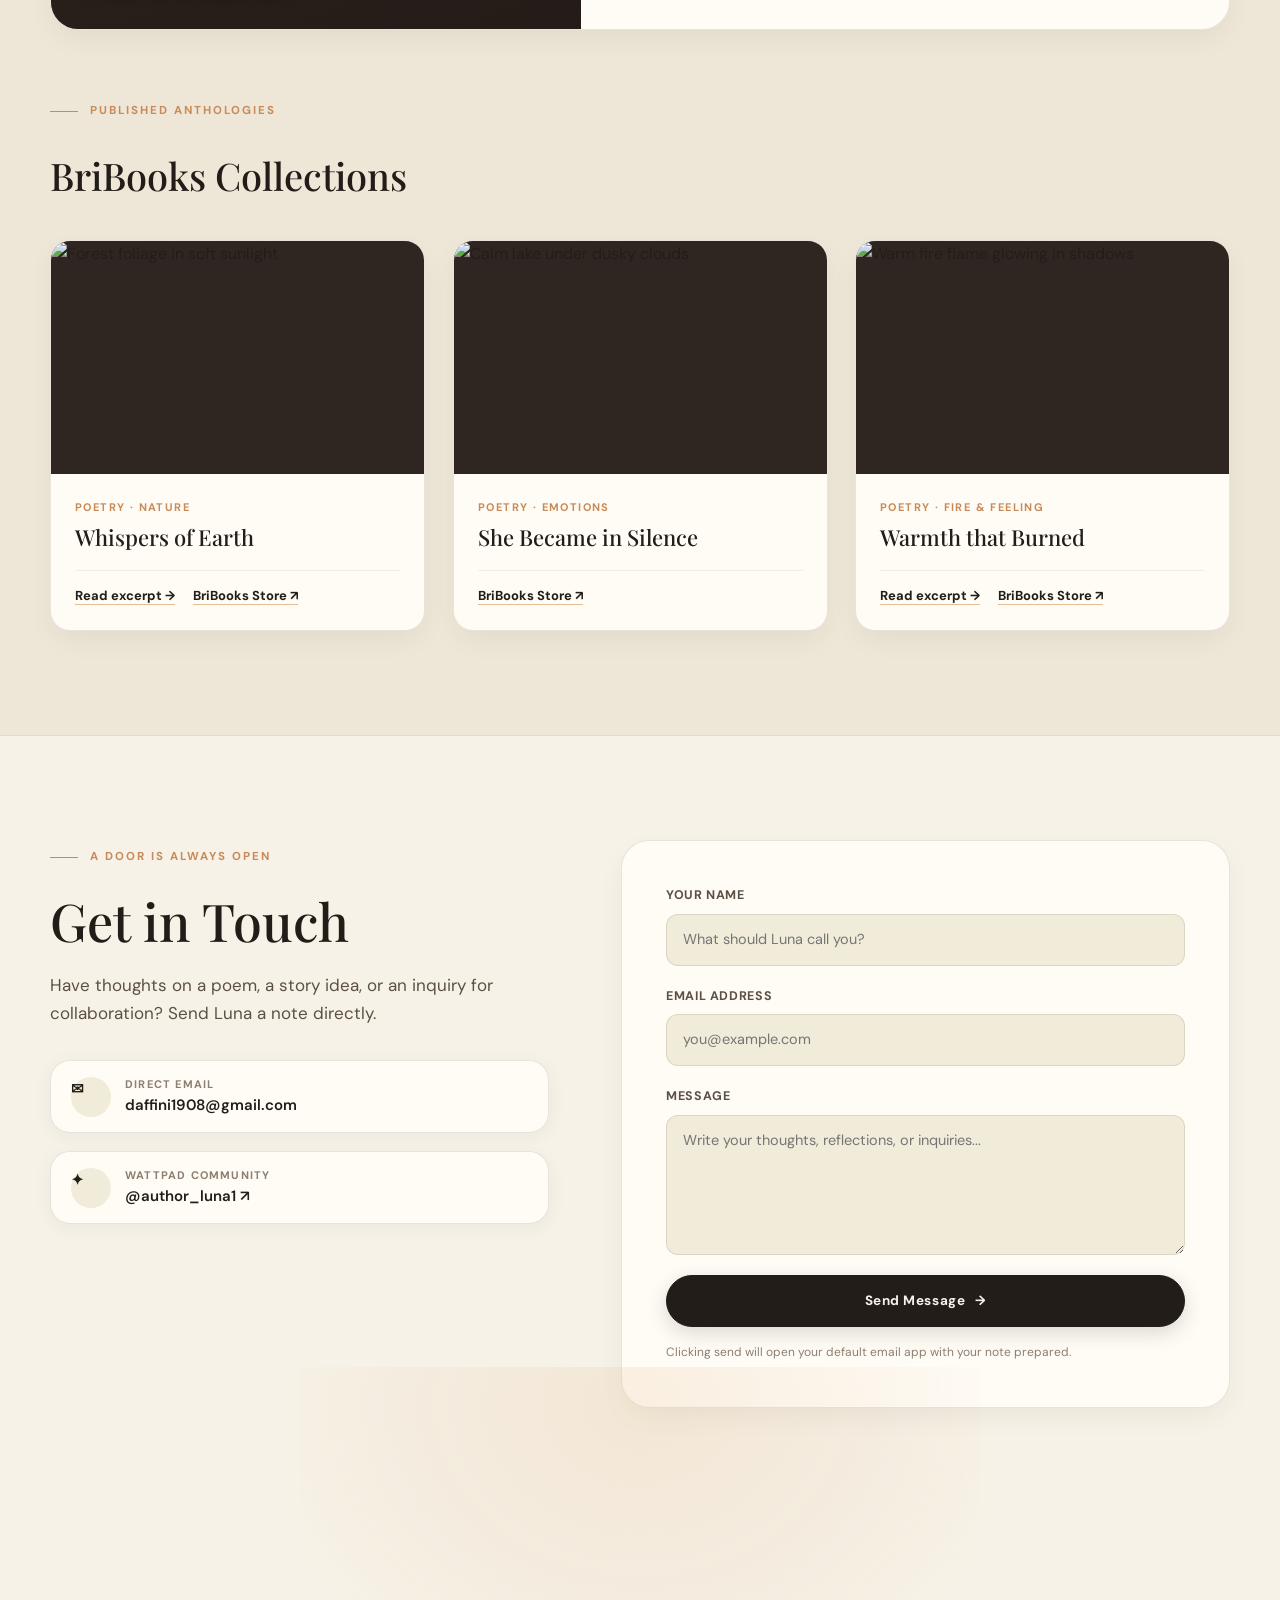
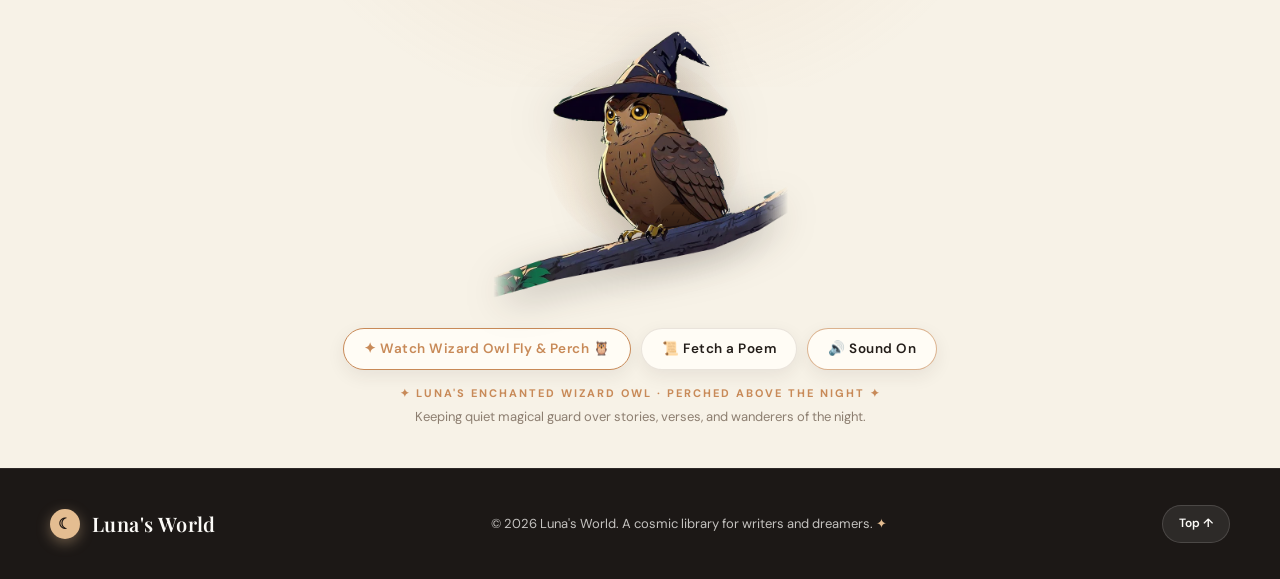
==== commit 29c9d833: "Equalize Warmth That Burned card height across Poetry and BriBooks grids" ====
--- a/index.html
+++ b/index.html
@@ -852,12 +852,14 @@
 
     .poem-grid {
       display: grid;
+      grid-auto-rows: 1fr;
       gap: 28px;
     }
 
     .poem-card {
       display: grid;
       grid-template-columns: 0.88fr 1.12fr;
+      height: 100%;
       min-height: 340px;
       background: var(--card-bg);
       border: 1px solid var(--surface-border);
@@ -900,13 +902,18 @@
 
     .poem-image-wrap {
       position: relative;
+      min-height: 340px;
+      height: 100%;
       overflow: hidden;
       background: var(--espresso);
     }
     .poem-image {
+      position: absolute;
+      inset: 0;
       width: 100%;
       height: 100%;
       object-fit: cover;
+      object-position: center;
       filter: saturate(0.85);
       transition: transform 0.7s cubic-bezier(0.16, 1, 0.3, 1);
     }
@@ -1136,6 +1143,7 @@
     .bribooks-grid {
       display: grid;
       grid-template-columns: repeat(3, minmax(0, 1fr));
+      grid-auto-rows: 1fr;
       gap: 28px;
     }
 
@@ -1144,6 +1152,7 @@
       border: 1px solid var(--surface-border);
       border-radius: var(--radius-md);
       overflow: hidden;
+      height: 100%;
       display: flex;
       flex-direction: column;
       box-shadow: var(--shadow-card);
@@ -1163,14 +1172,19 @@
 
     .bribooks-cover {
       aspect-ratio: 16 / 10;
+      width: 100%;
+      flex-shrink: 0;
       position: relative;
       overflow: hidden;
       background: var(--espresso);
     }
     .bribooks-cover img {
+      position: absolute;
+      inset: 0;
       width: 100%;
       height: 100%;
       object-fit: cover;
+      object-position: center;
       filter: saturate(0.85);
       transition: transform 0.6s ease;
     }
@@ -2588,11 +2602,16 @@
         align-items: flex-start;
         gap: 16px;
       }
+      .poem-grid {
+        grid-auto-rows: auto;
+      }
       .poem-card {
         grid-template-columns: 1fr;
+        height: auto;
         min-height: auto;
       }
       .poem-image-wrap {
+        min-height: 0;
         height: 240px;
       }
       .work-feature {
@@ -2603,6 +2622,10 @@
       }
       .bribooks-grid {
         grid-template-columns: 1fr;
+        grid-auto-rows: auto;
+      }
+      .bribooks-card {
+        height: auto;
       }
       .menu-toggle {
         display: grid;
@@ -2804,7 +2827,7 @@
         <article class="poem-card reveal-on-scroll delay-1" aria-labelledby="poem-05-title">
           <div class="poem-image-wrap">
             <span class="poem-read-time">✦ 3 Min Read</span>
-            <img class="poem-image" src="https://images.unsplash.com/photo-1603006905003-be475563bc59?auto=format&amp;fit=crop&amp;w=900&amp;q=85" alt="Warm candle flame burning steadily in dark room" loading="lazy">
+            <img class="poem-image" src="https://images.unsplash.com/photo-1603006905003-be475563bc59?auto=format&amp;fit=crop&amp;w=900&amp;h=600&amp;q=85" alt="Warm candle flame burning steadily in dark room" loading="lazy">
           </div>
           <div class="poem-content">
             <span class="poem-tag">ENTRY 05 · FREE TO READ</span>
@@ -2923,7 +2946,7 @@
             <!-- Book 3 -->
             <article class="bribooks-card reveal-on-scroll delay-3">
               <div class="bribooks-cover">
-                <img src="https://images.unsplash.com/photo-1603006905003-be475563bc59?auto=format&amp;fit=crop&amp;w=900&amp;q=85" alt="Warm fire flame glowing in shadows" loading="lazy">
+                <img src="https://images.unsplash.com/photo-1603006905003-be475563bc59?auto=format&amp;fit=crop&amp;w=900&amp;h=600&amp;q=85" alt="Warm fire flame glowing in shadows" loading="lazy">
               </div>
               <div class="bribooks-content">
                 <span class="bribooks-genre">Poetry · Fire &amp; Feeling</span>
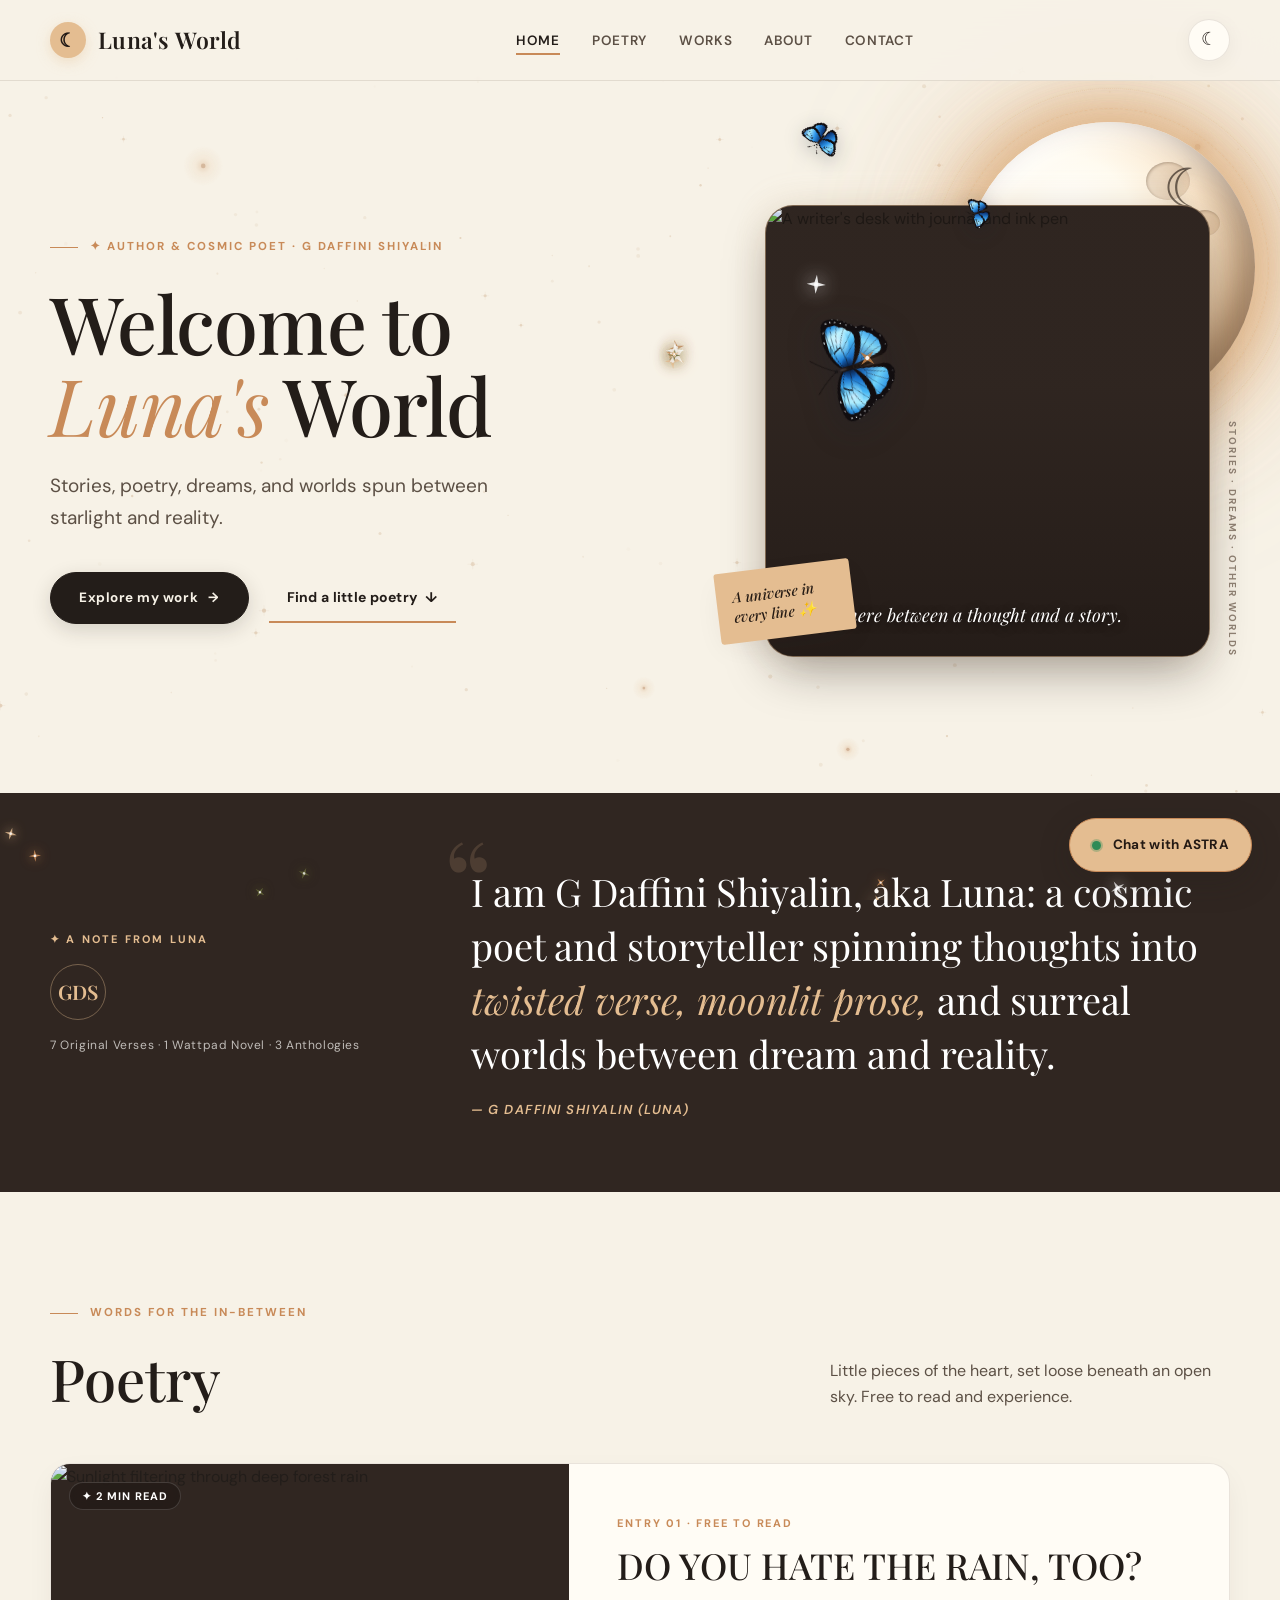
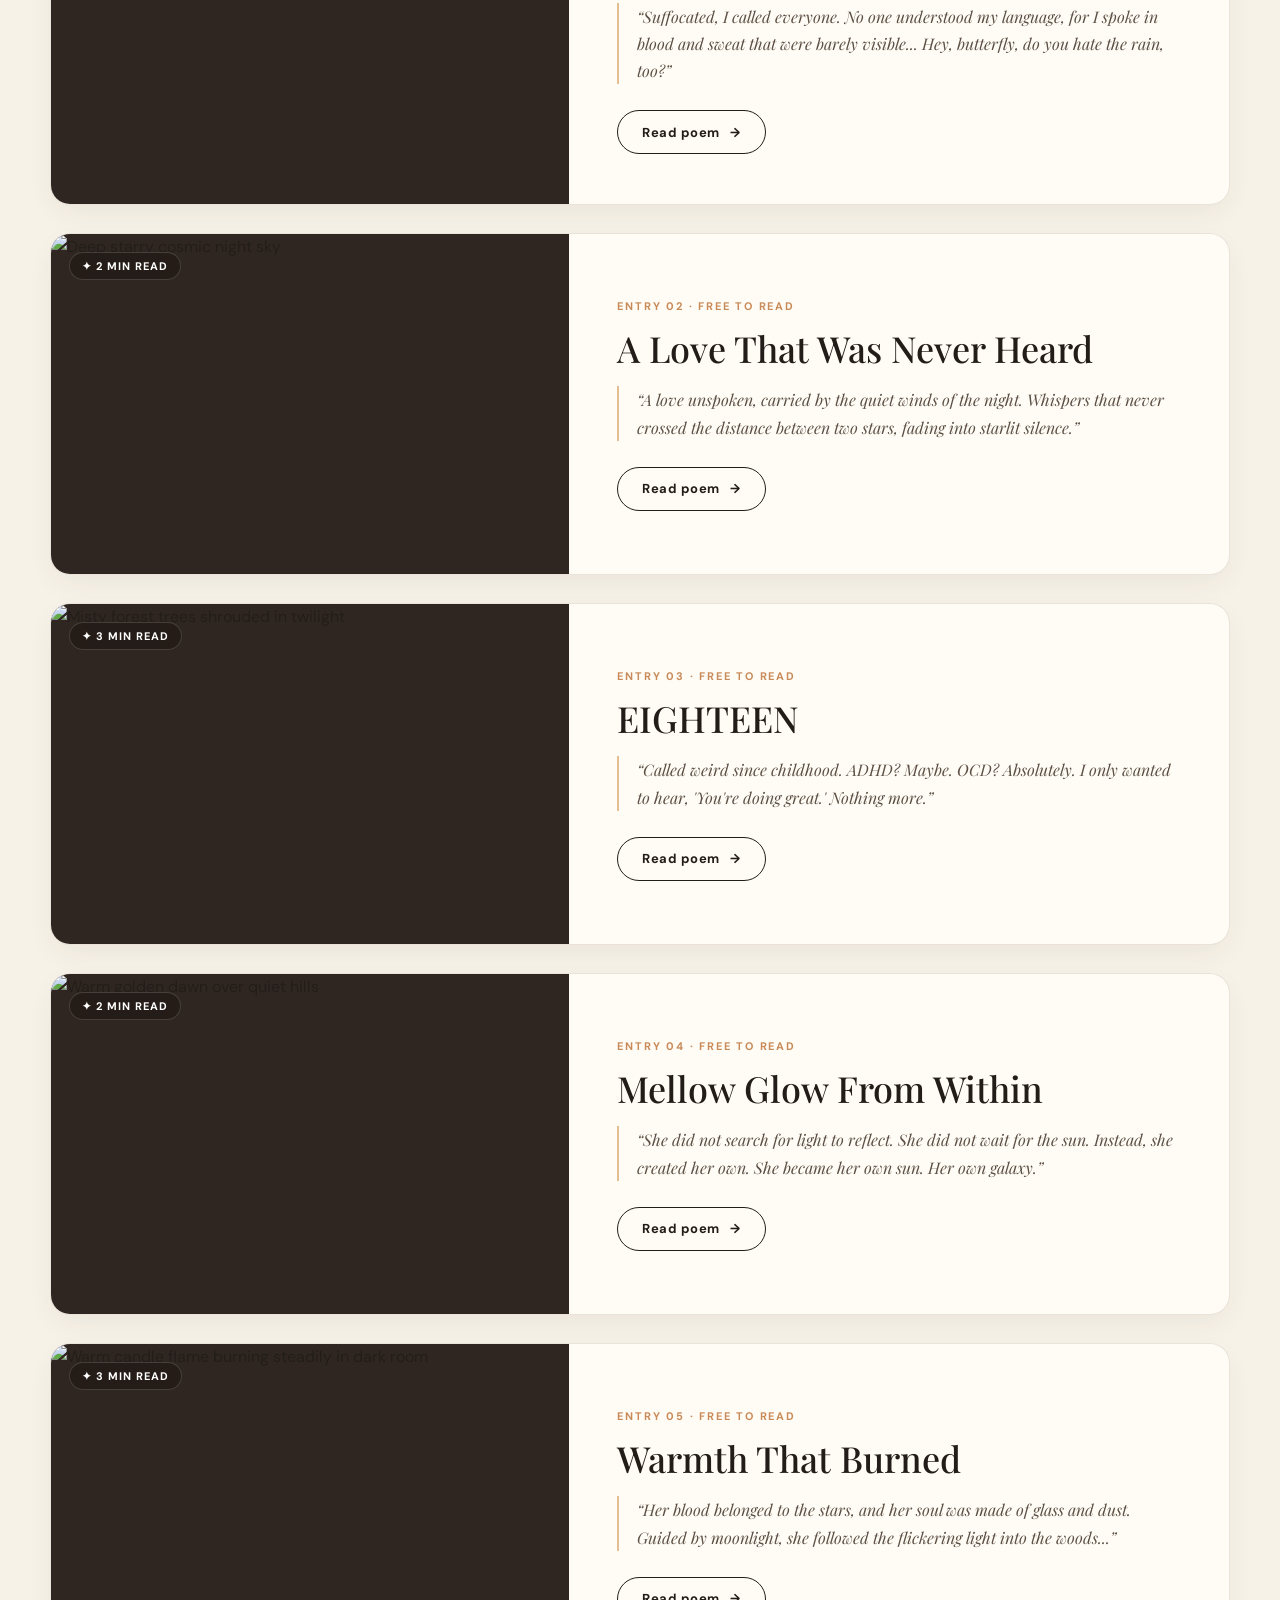
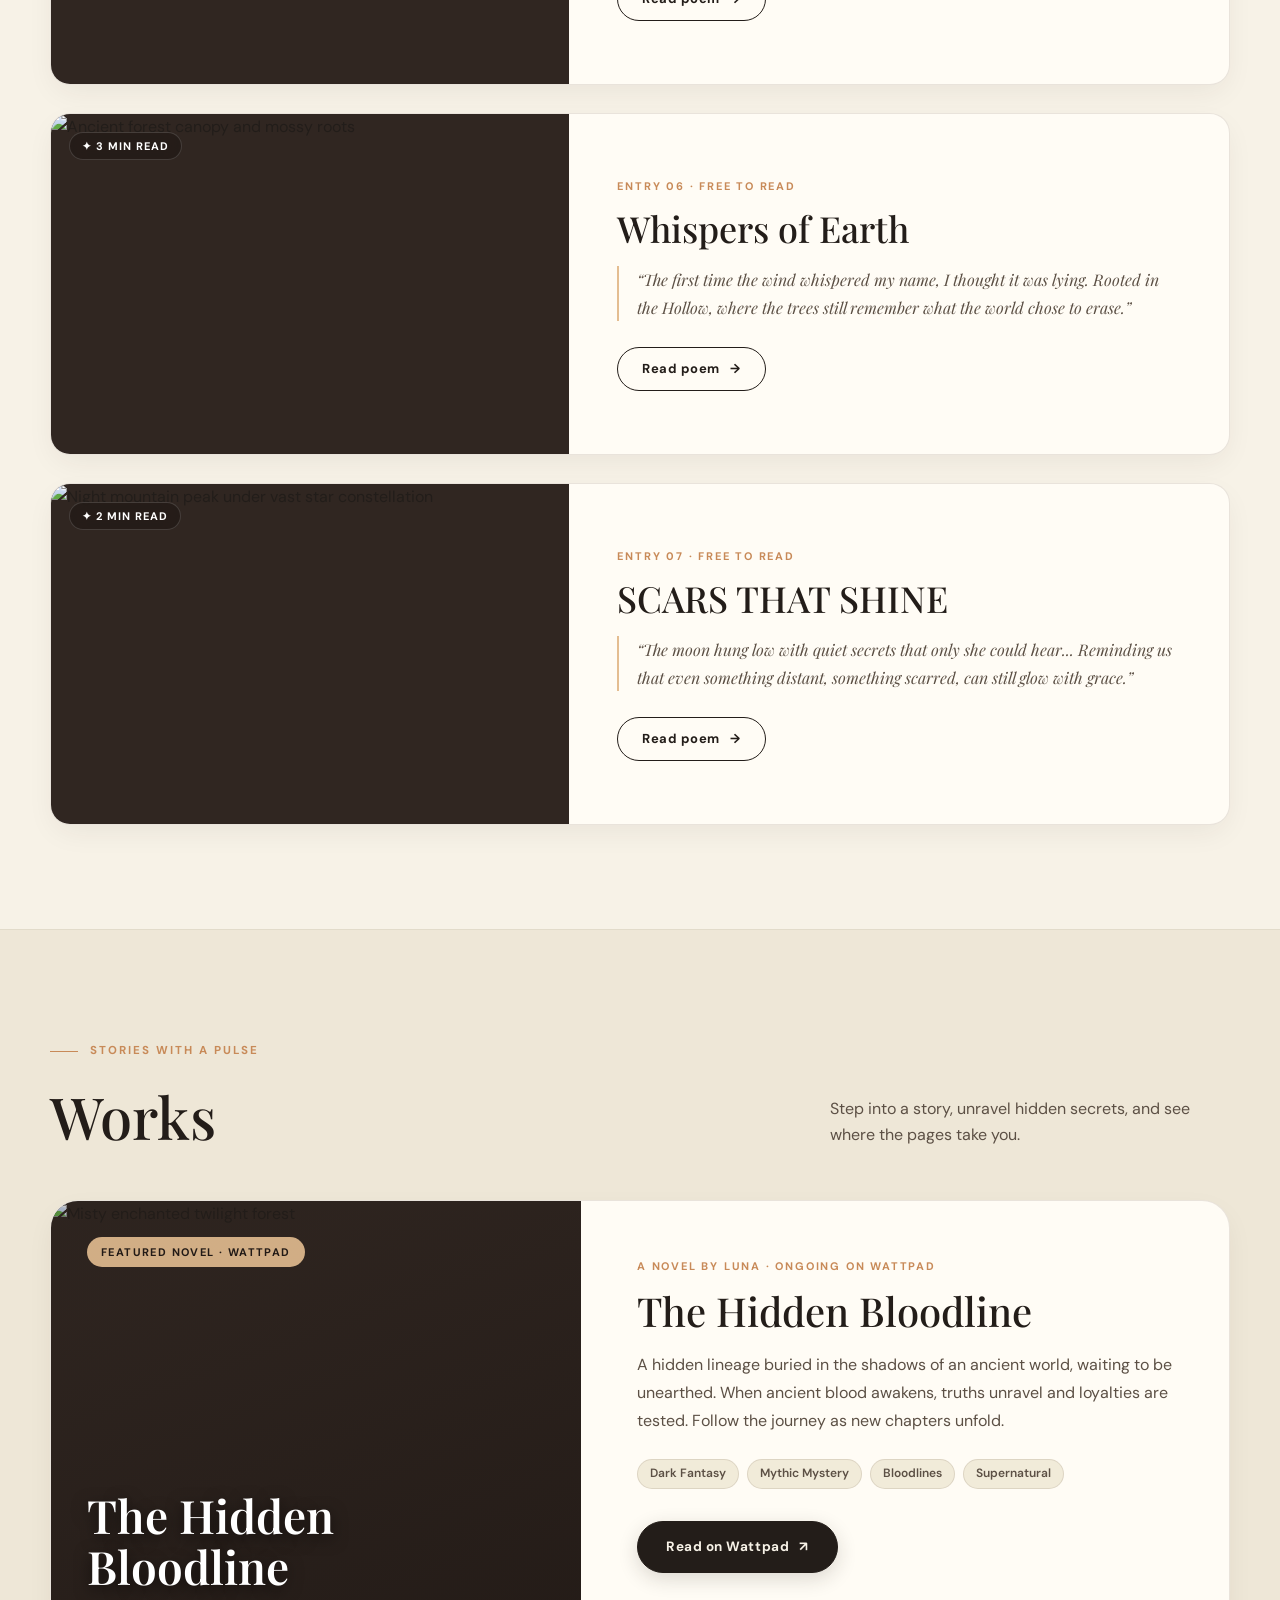
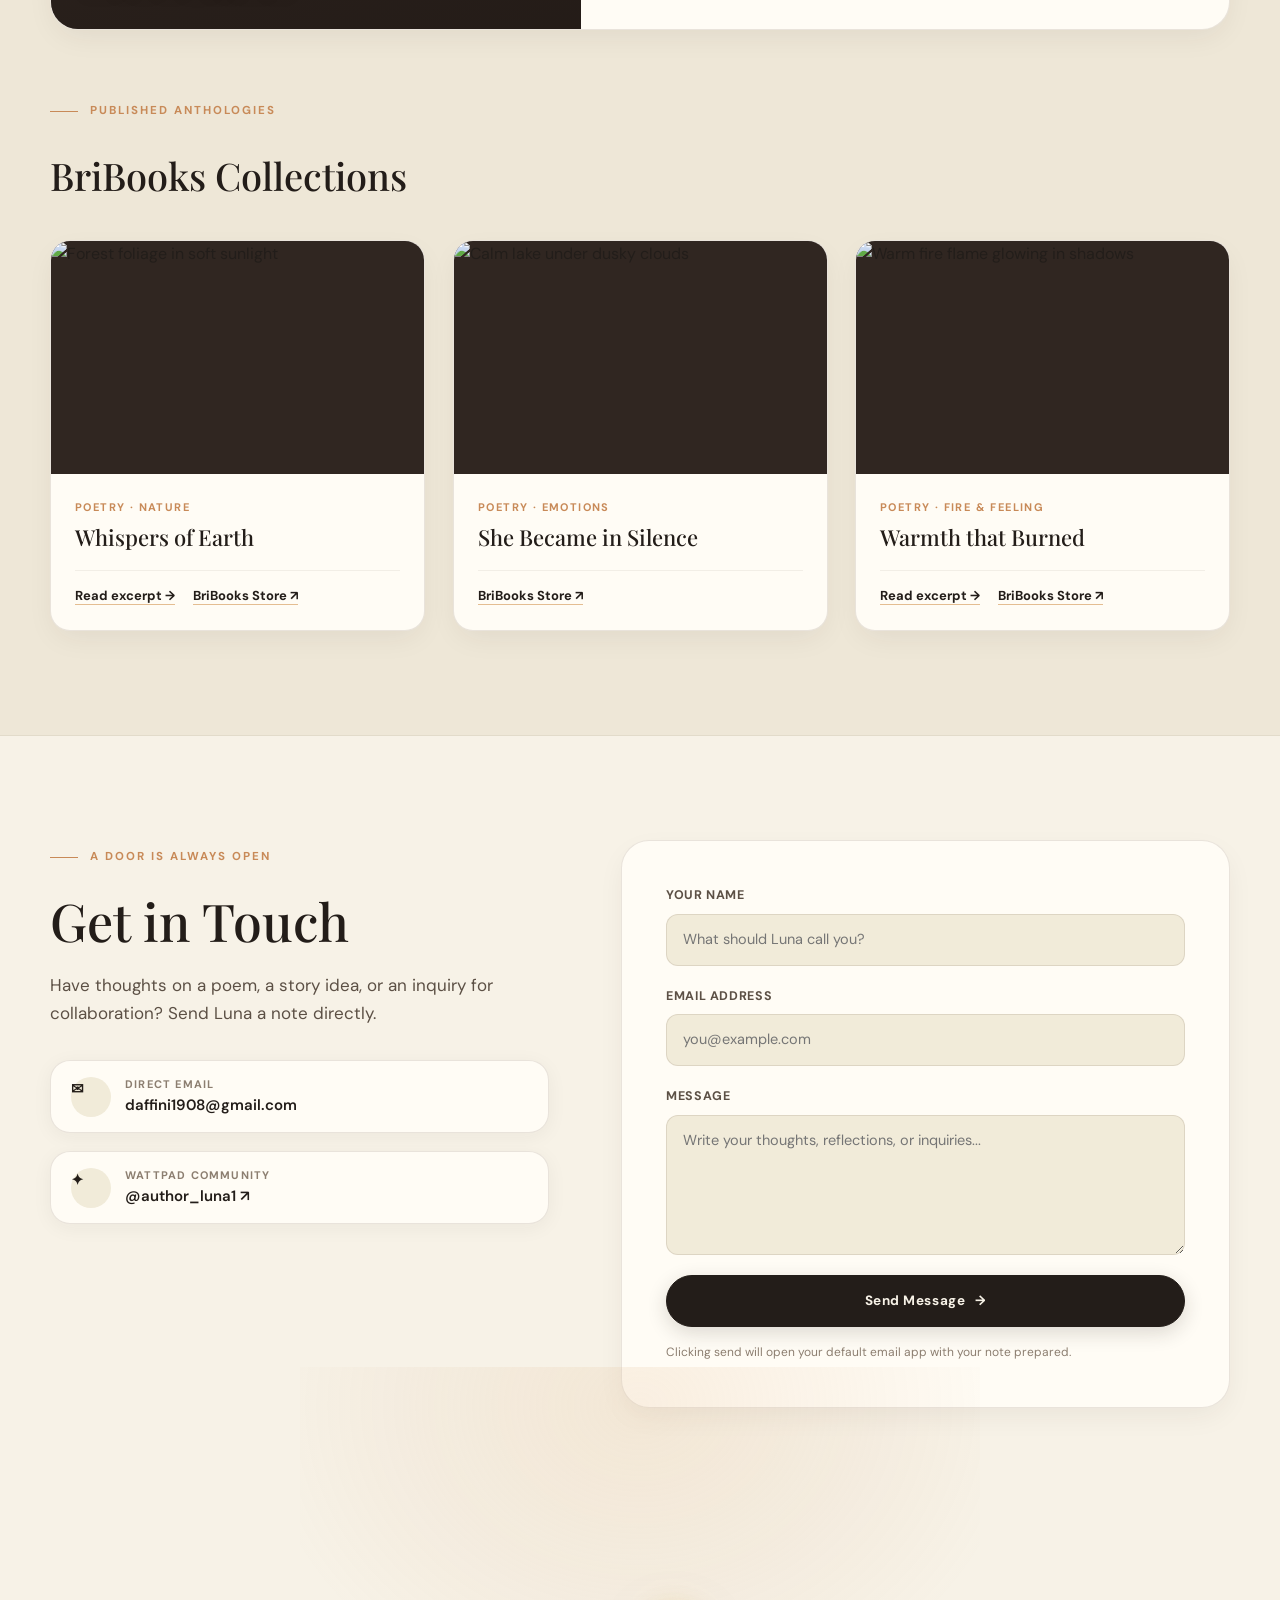
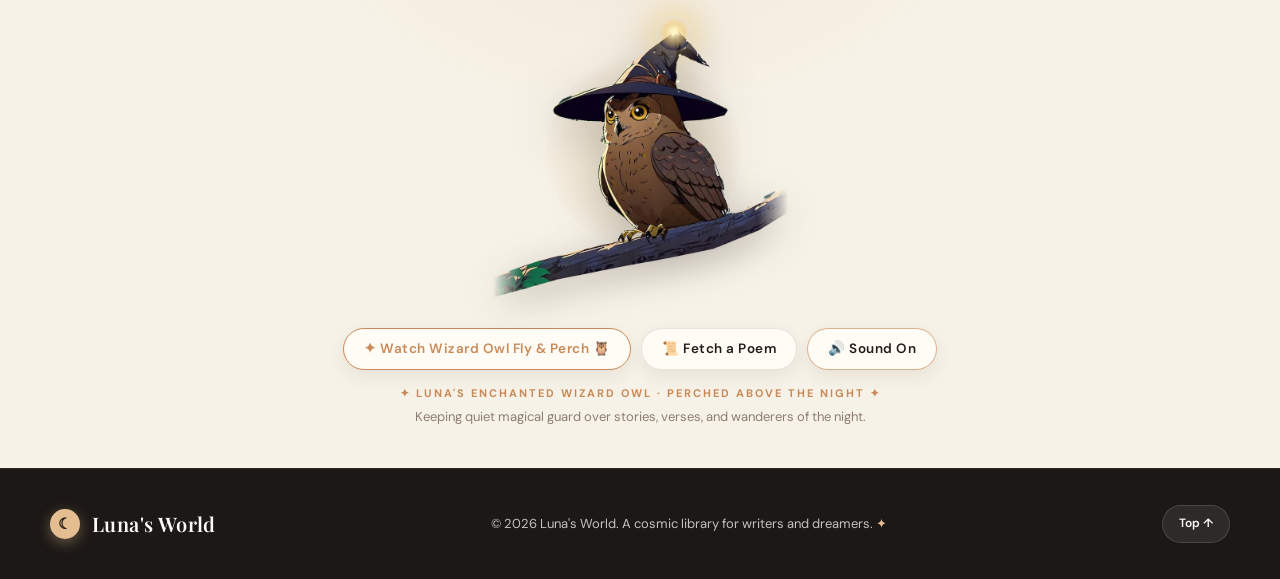
==== commit 5ee1c3a6: "Reduce floating fireflies count for calmer ambience" ====
--- a/index.html
+++ b/index.html
@@ -3671,9 +3671,9 @@
         }
       }
 
-      // Swarm of Living Enchanted Golden Fireflies
+      // Swarm of Living Enchanted Golden Fireflies (Subtle ambient count)
       function initFireflies() {
-        const fireflyCount = Math.min(22, Math.max(12, Math.floor(width / 75)));
+        const fireflyCount = Math.min(10, Math.max(5, Math.floor(width / 170)));
         fireflies = [];
         for (let i = 0; i < fireflyCount; i++) {
           fireflies.push({
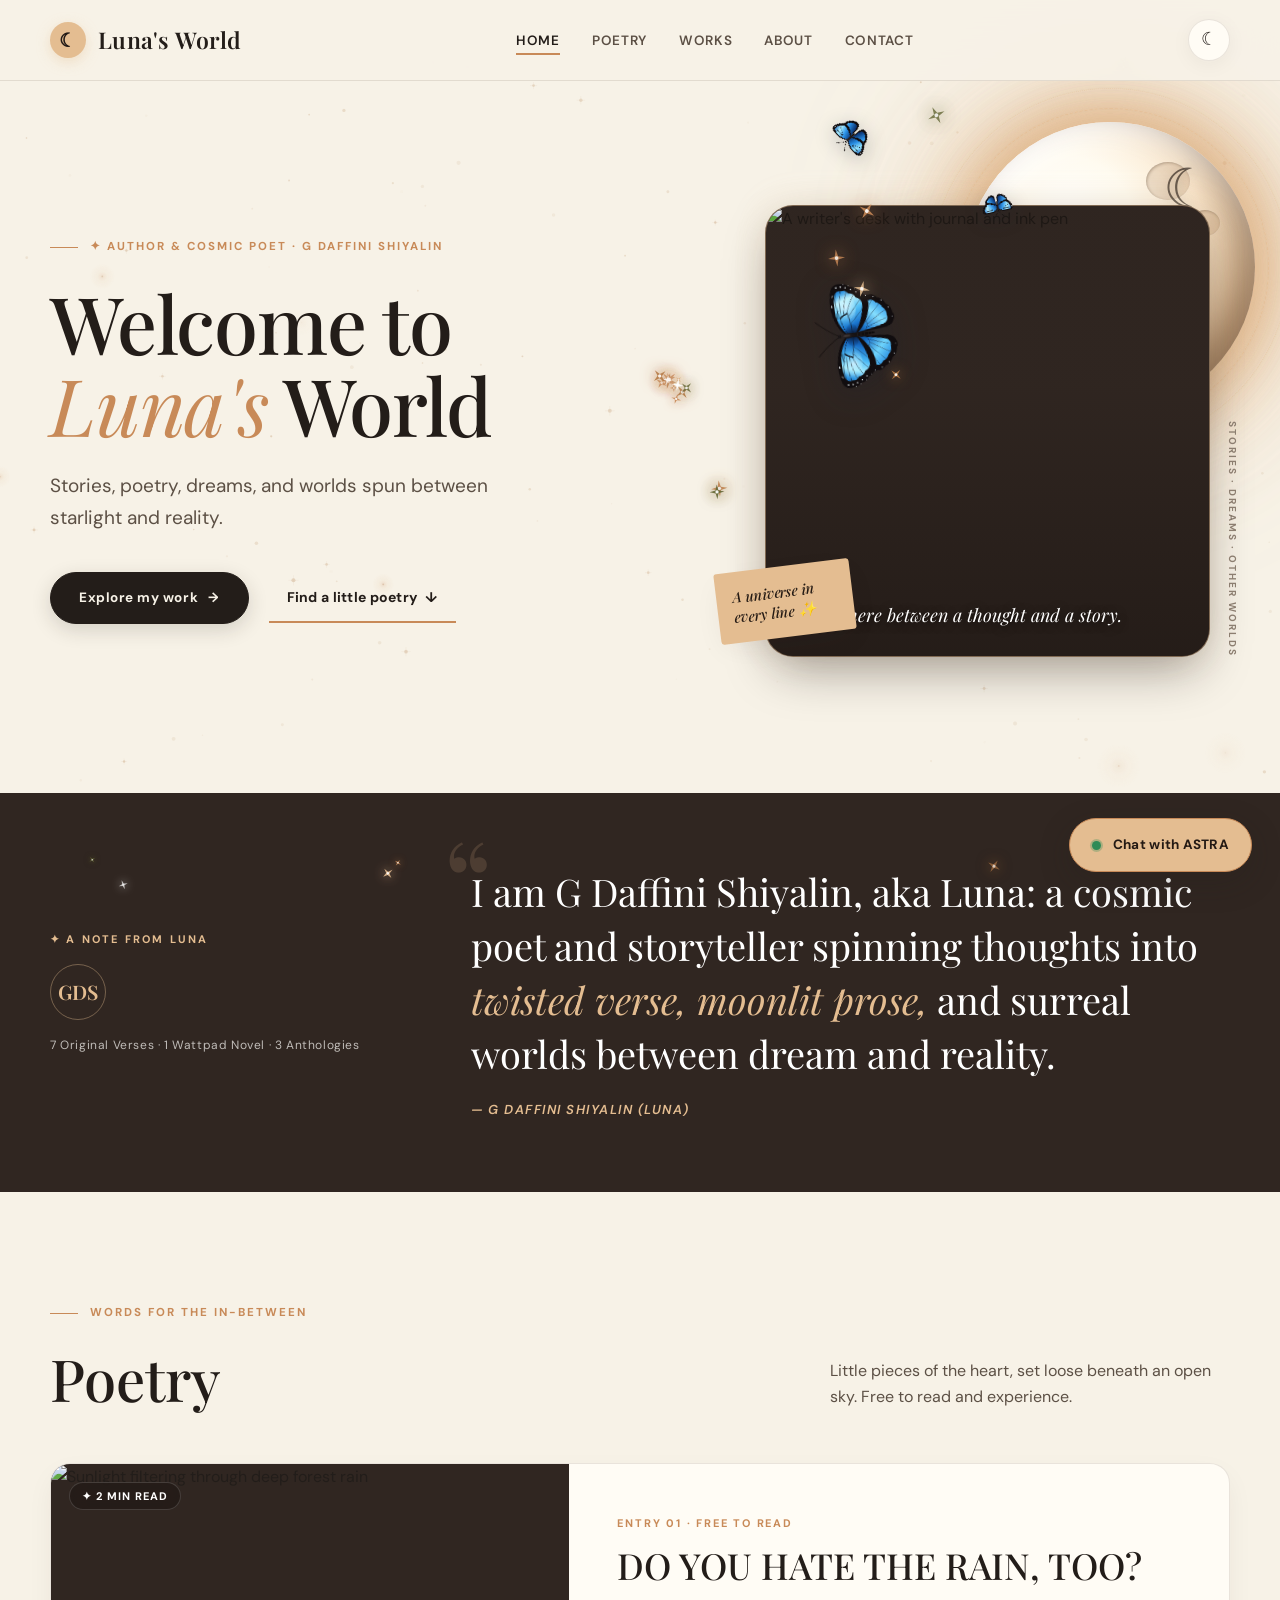
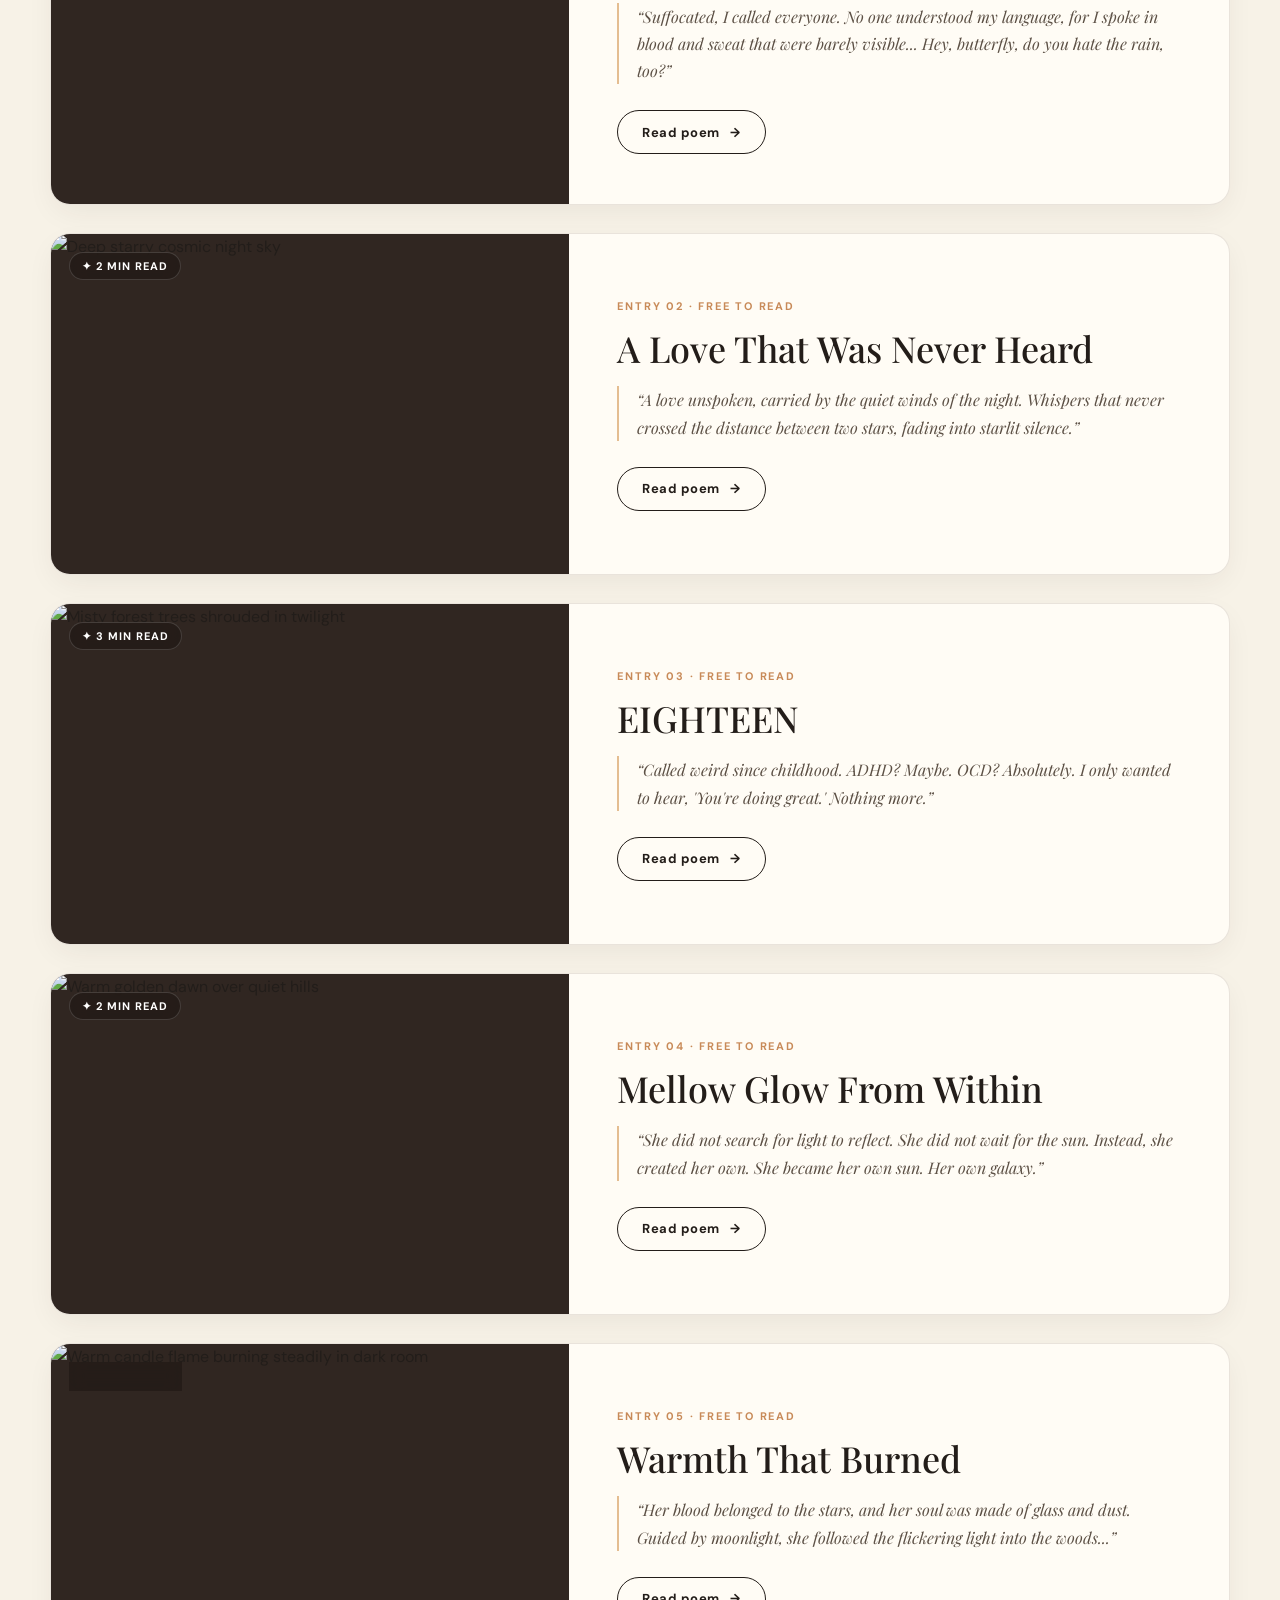
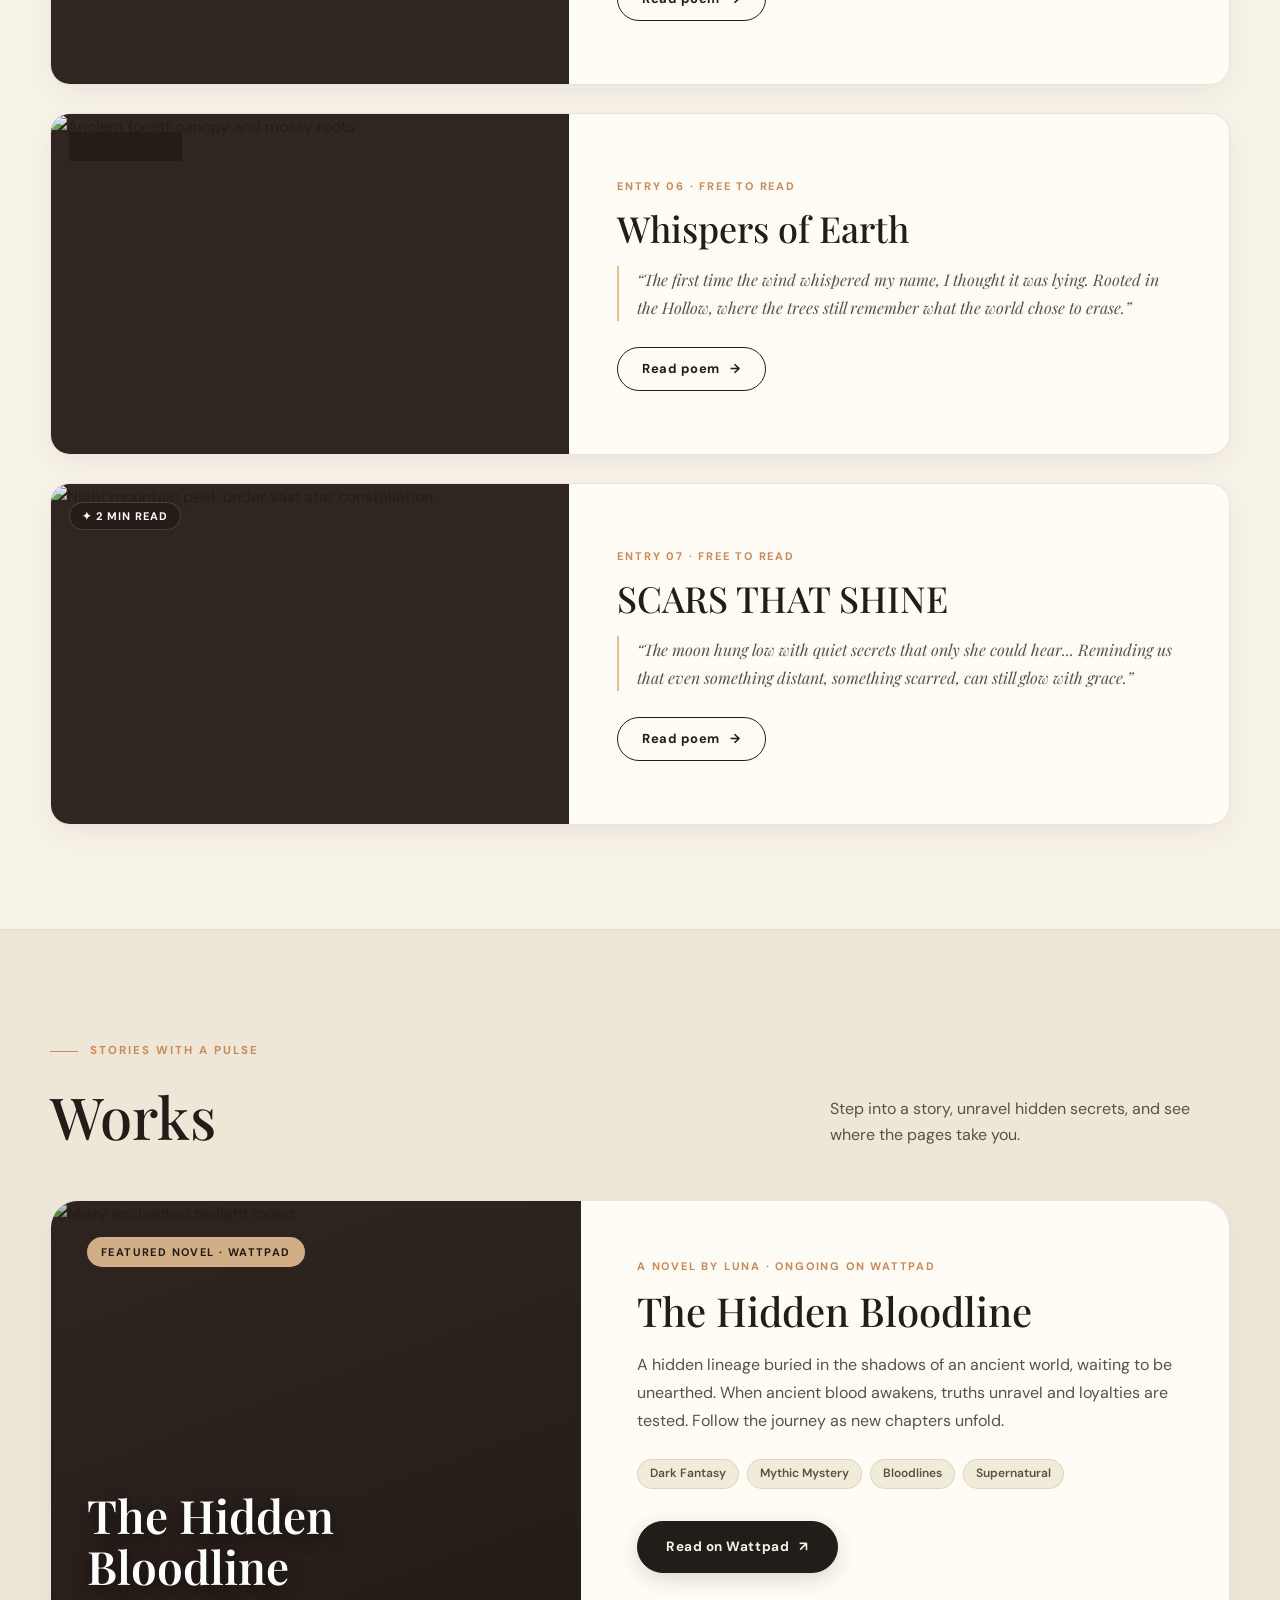
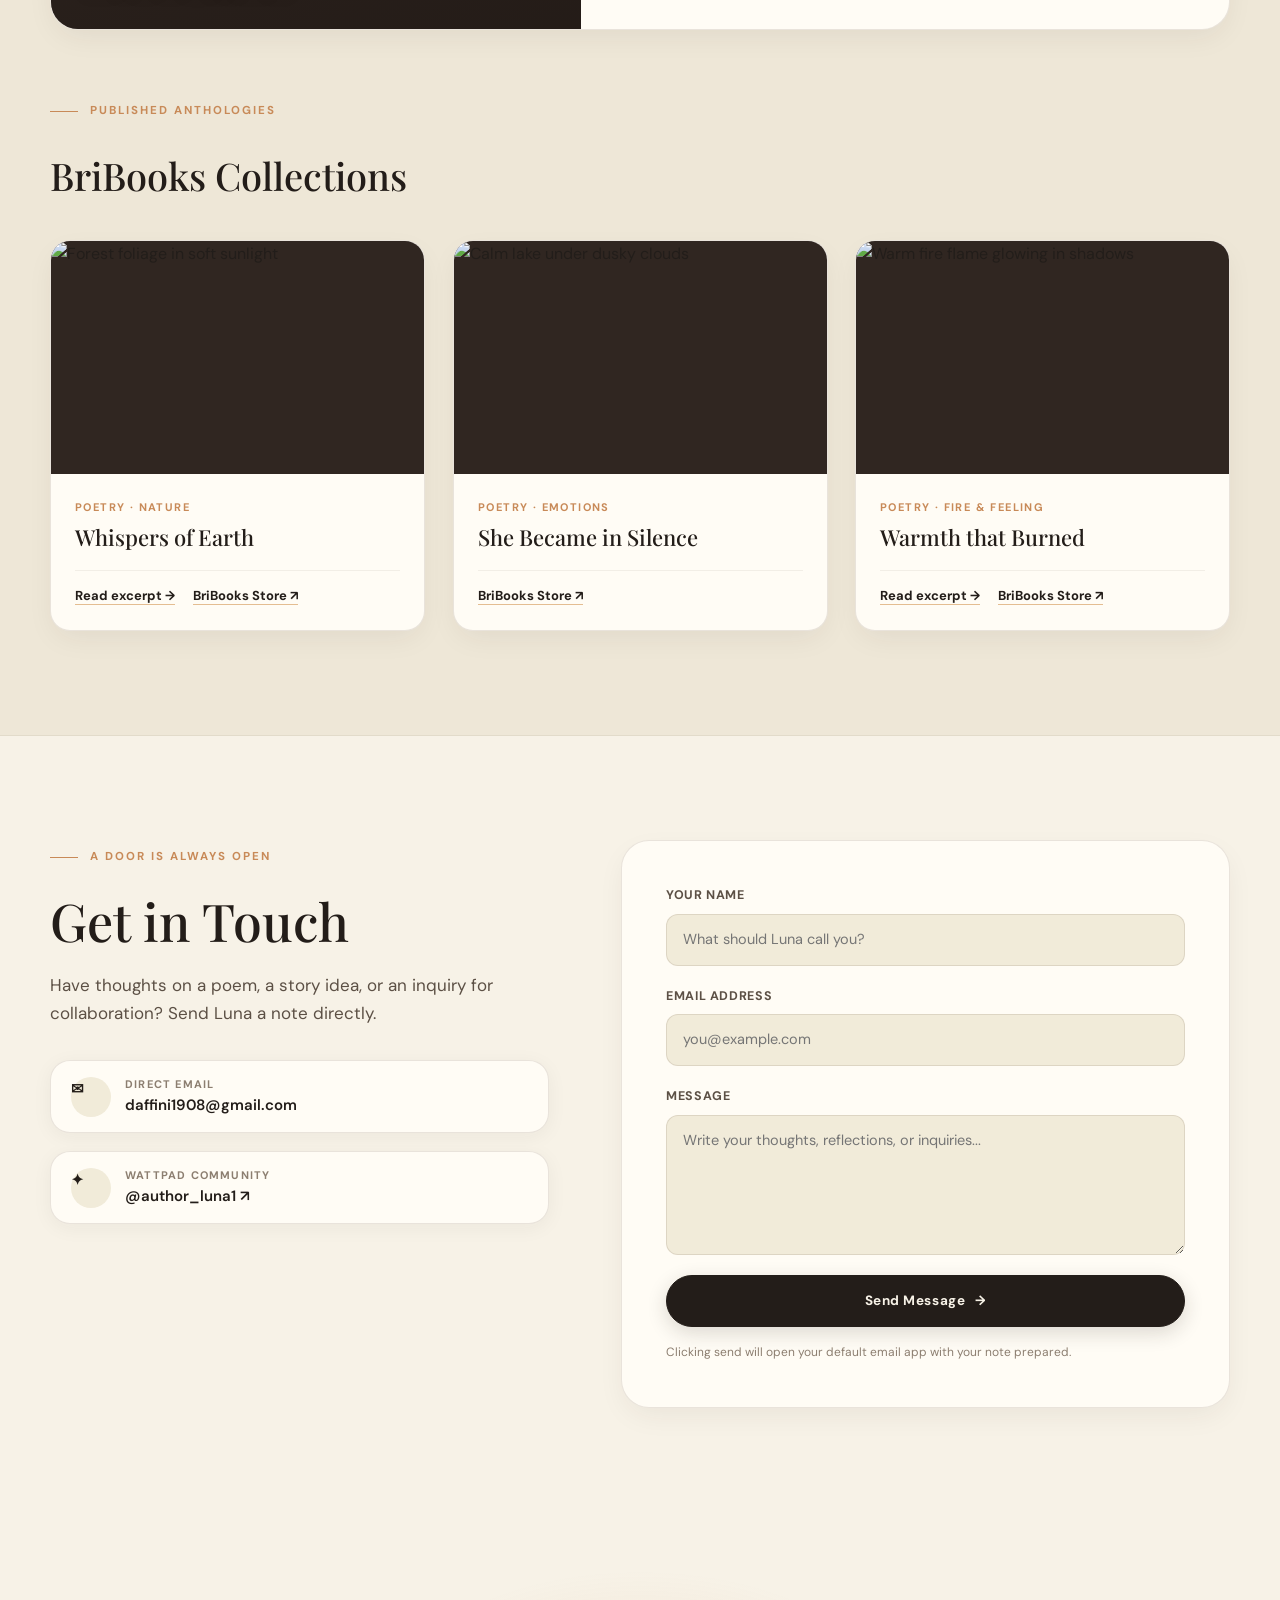
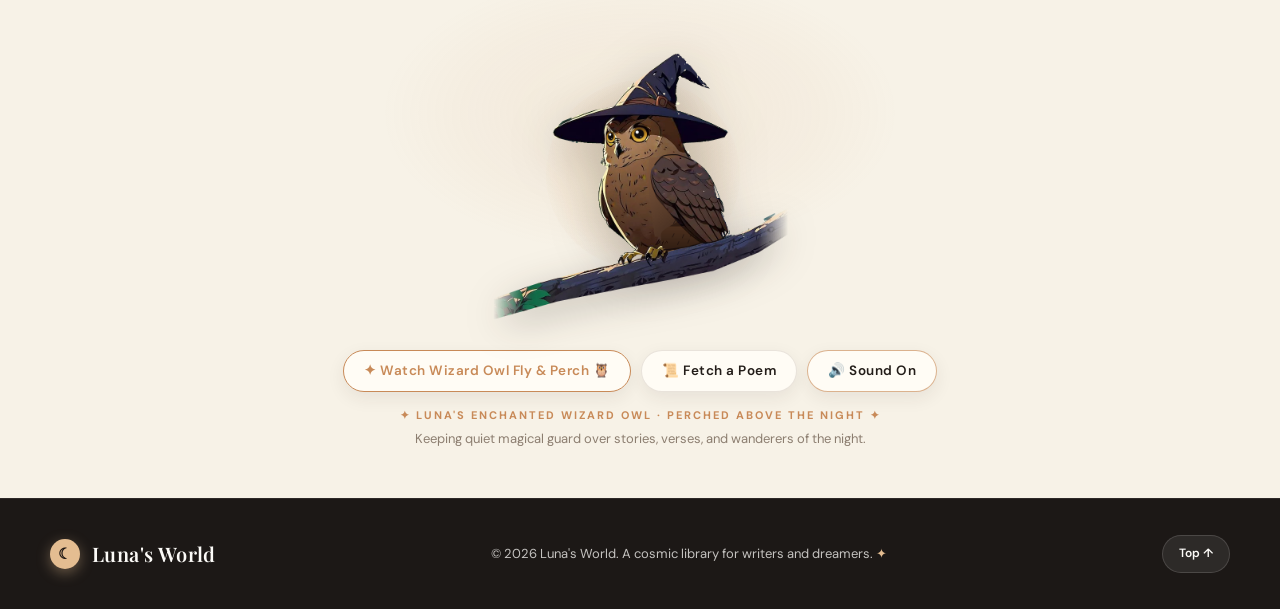
==== commit a0abec0c: "Fix moonlight beam box clipping contact form and undefined secondary button token" ====
--- a/index.html
+++ b/index.html
@@ -1242,7 +1242,9 @@
        CONTACT SECTION
        ========================================================================== */
     .contact-section {
-      padding-block: 104px 60px;
+      position: relative;
+      z-index: 2;
+      padding-block: 104px 72px;
       background: var(--bg);
     }
     .contact-grid {
@@ -1363,7 +1365,7 @@
        NOCTURNAL OWL AT DOWN SIDE (LUNA'S NIGHT WATCHER - FLIGHT & PERCH)
        ========================================================================== */
     .owl-downside-wrap {
-      padding-block: 54px 40px;
+      padding-block: 64px 48px;
       display: flex;
       flex-direction: column;
       align-items: center;
@@ -1376,12 +1378,12 @@
 
     .owl-moonlight-beam {
       position: absolute;
-      top: -100px;
+      top: 24px;
       left: 50%;
       transform: translateX(-50%);
-      width: min(680px, 94vw);
-      height: 320px;
-      background: radial-gradient(ellipse at 50% 12%, rgba(228, 189, 145, 0.2) 0%, rgba(200, 138, 88, 0.05) 50%, transparent 80%);
+      width: min(760px, 96vw);
+      height: 420px;
+      background: radial-gradient(ellipse 46% 46% at 50% 50%, rgba(228, 189, 145, 0.15) 0%, rgba(200, 138, 88, 0.045) 48%, transparent 74%);
       pointer-events: none;
       z-index: -1;
     }
@@ -2065,12 +2067,15 @@
       transform: translateY(-2px);
       box-shadow: 0 10px 24px rgba(200, 138, 88, 0.25);
     }
+    html[data-theme="dark"] .owl-fly-btn:hover {
+      color: #1a1410;
+    }
     .owl-fly-btn:active {
       transform: translateY(0) scale(0.97);
     }
     .owl-fly-btn--secondary {
       border-color: var(--surface-border);
-      color: var(--ink-main);
+      color: var(--ink-primary);
     }
     .owl-fly-btn--secondary:hover {
       border-color: var(--accent-warm);
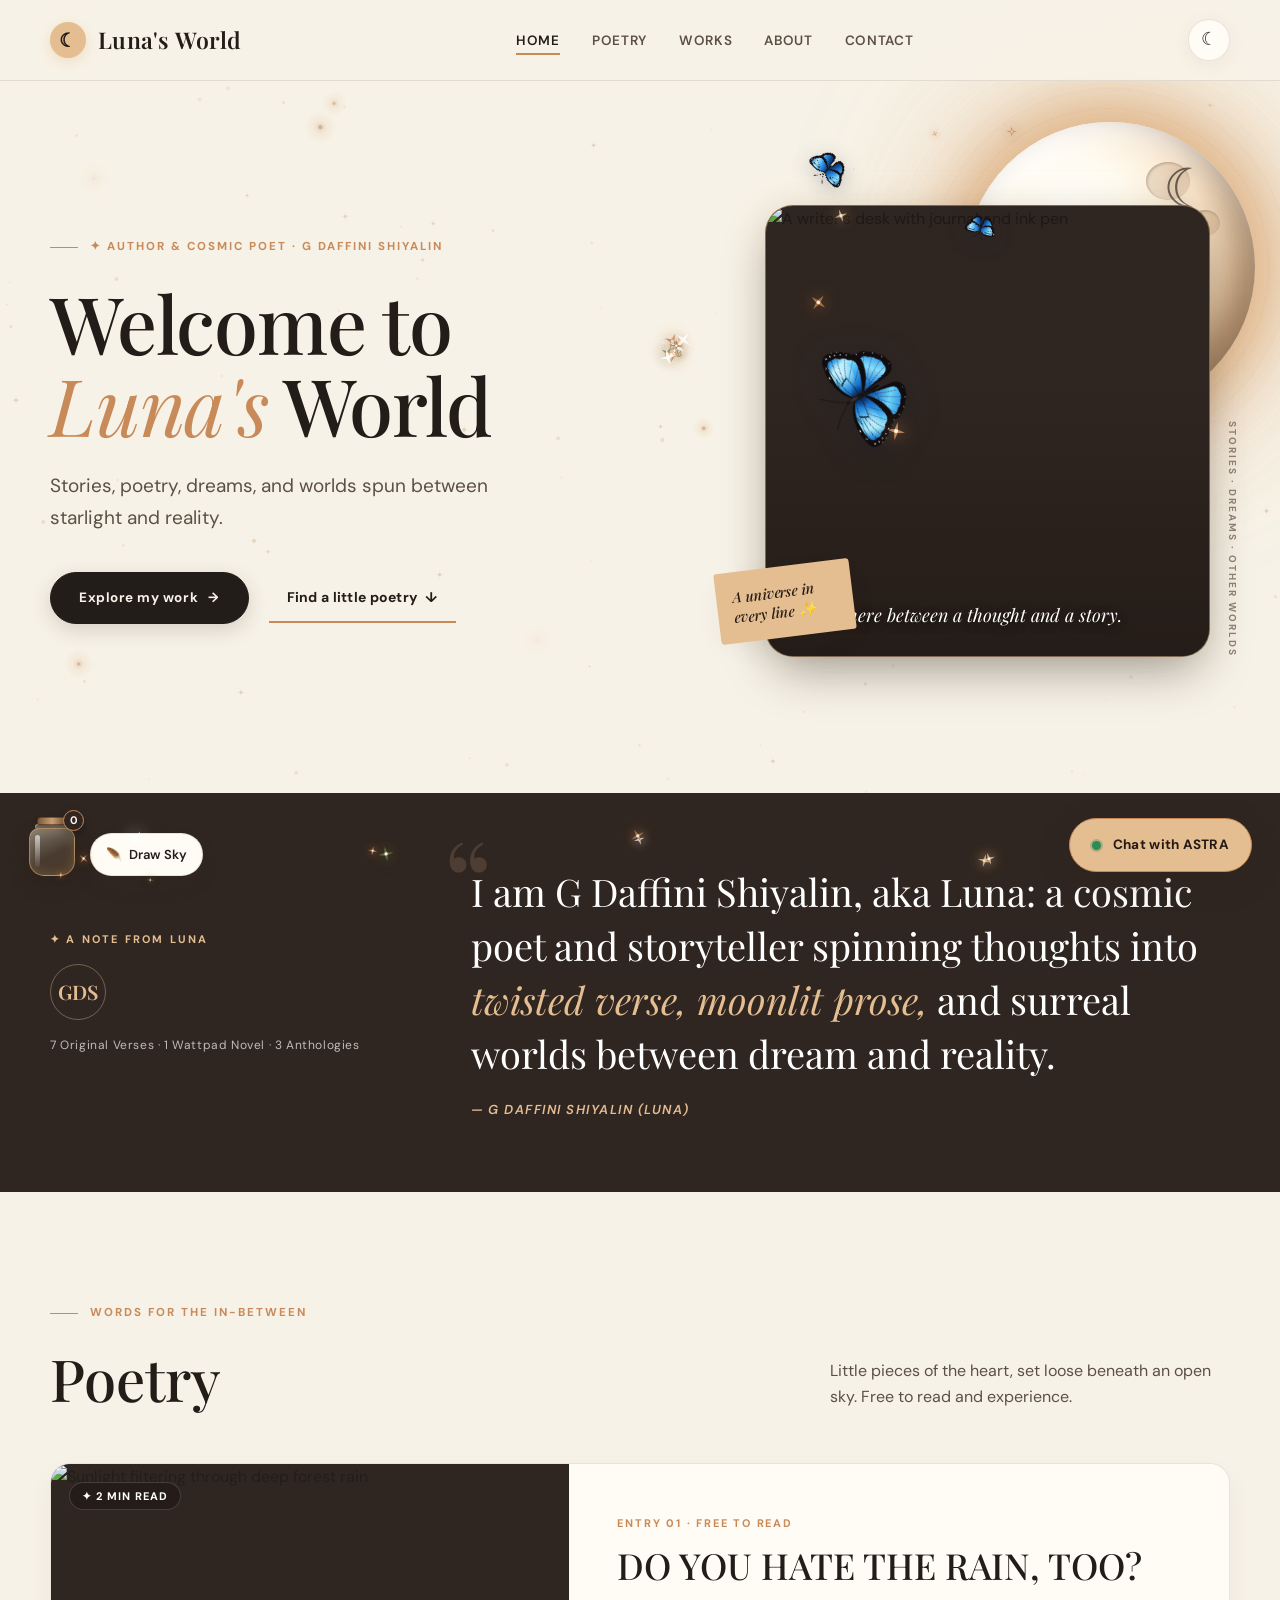
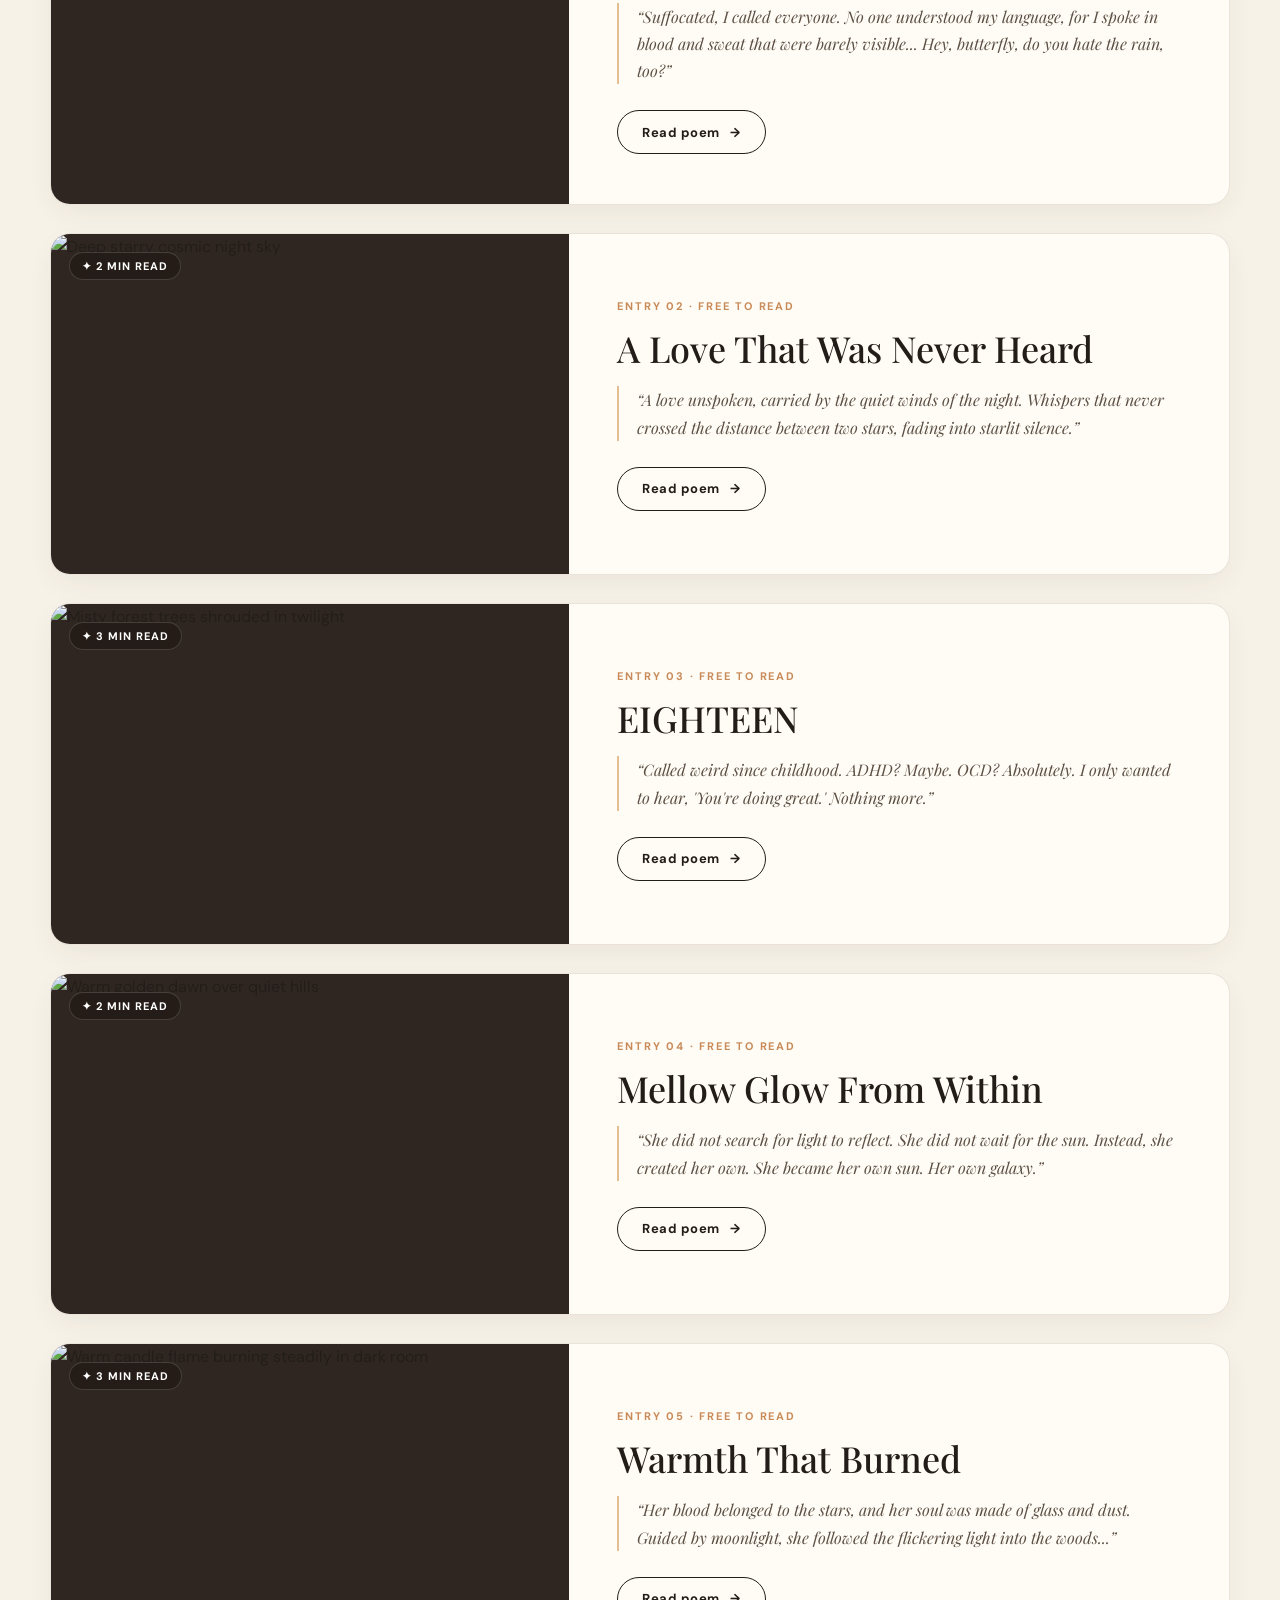
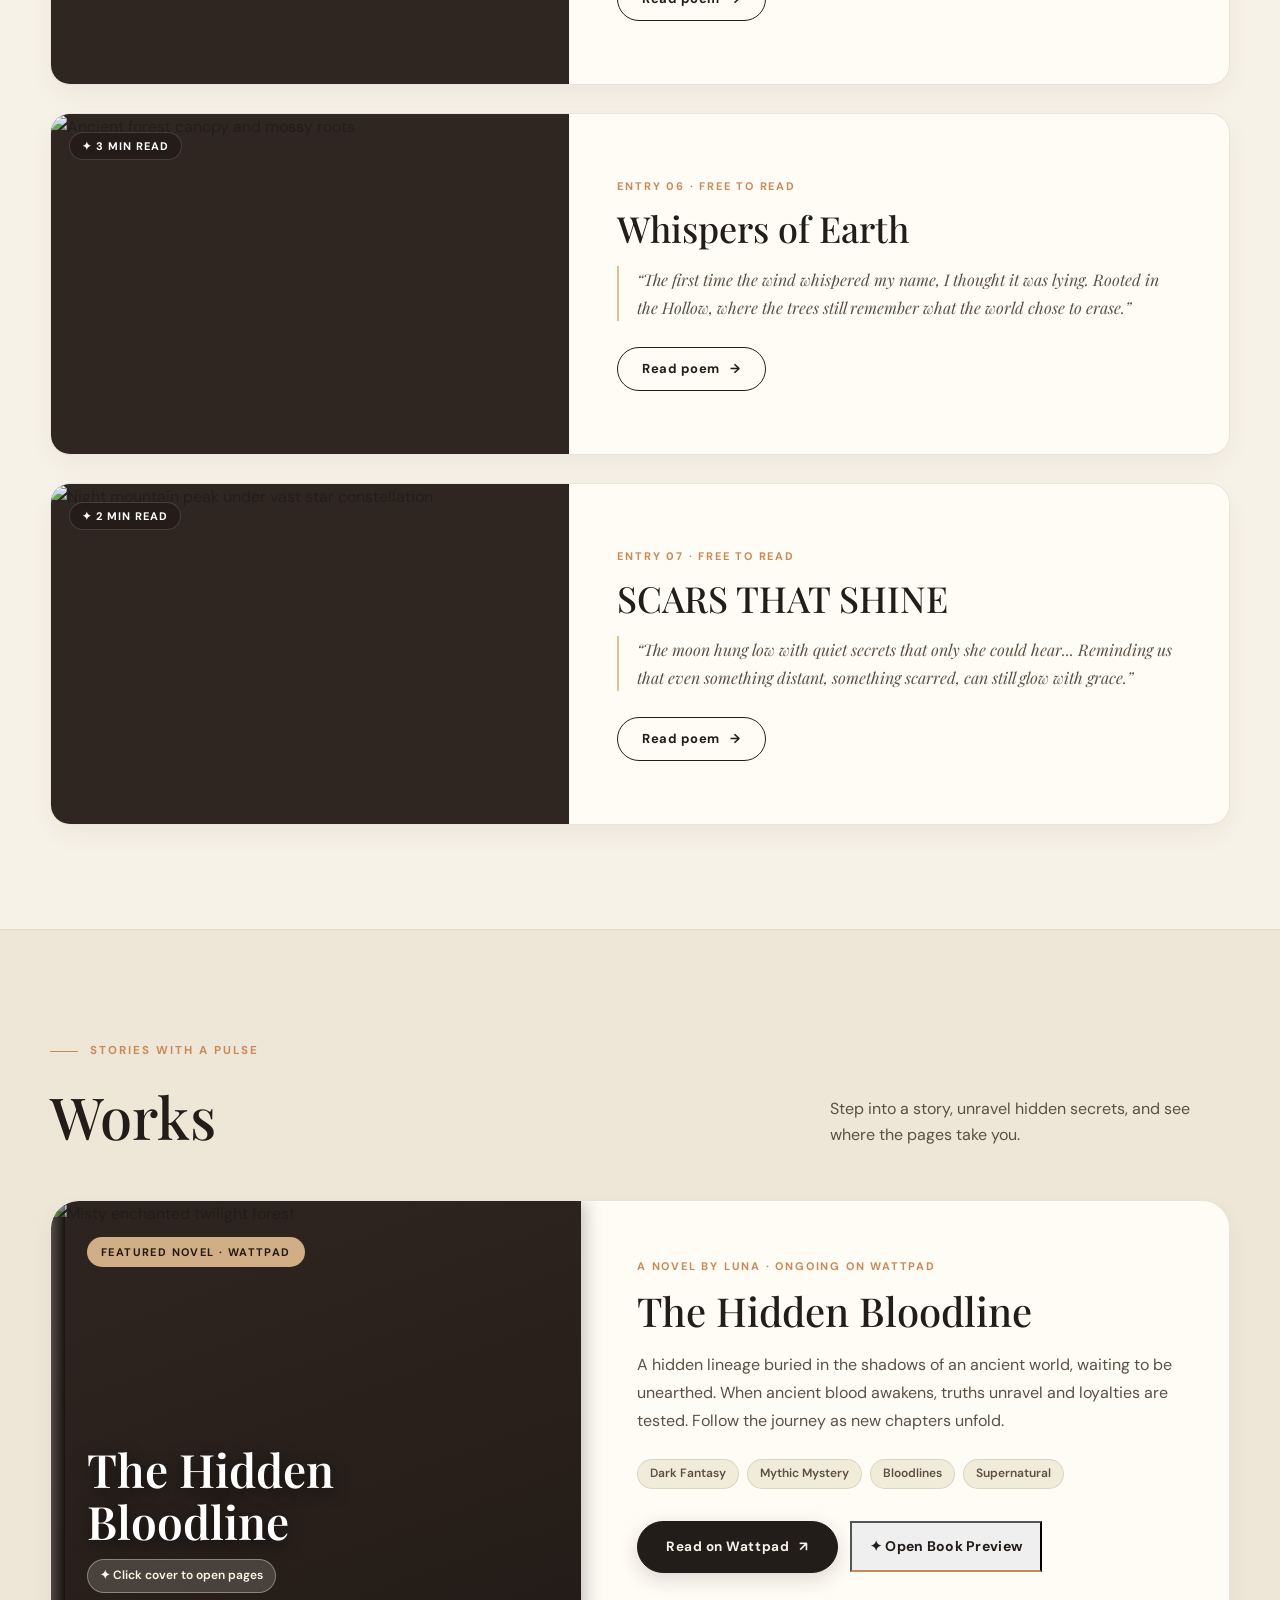
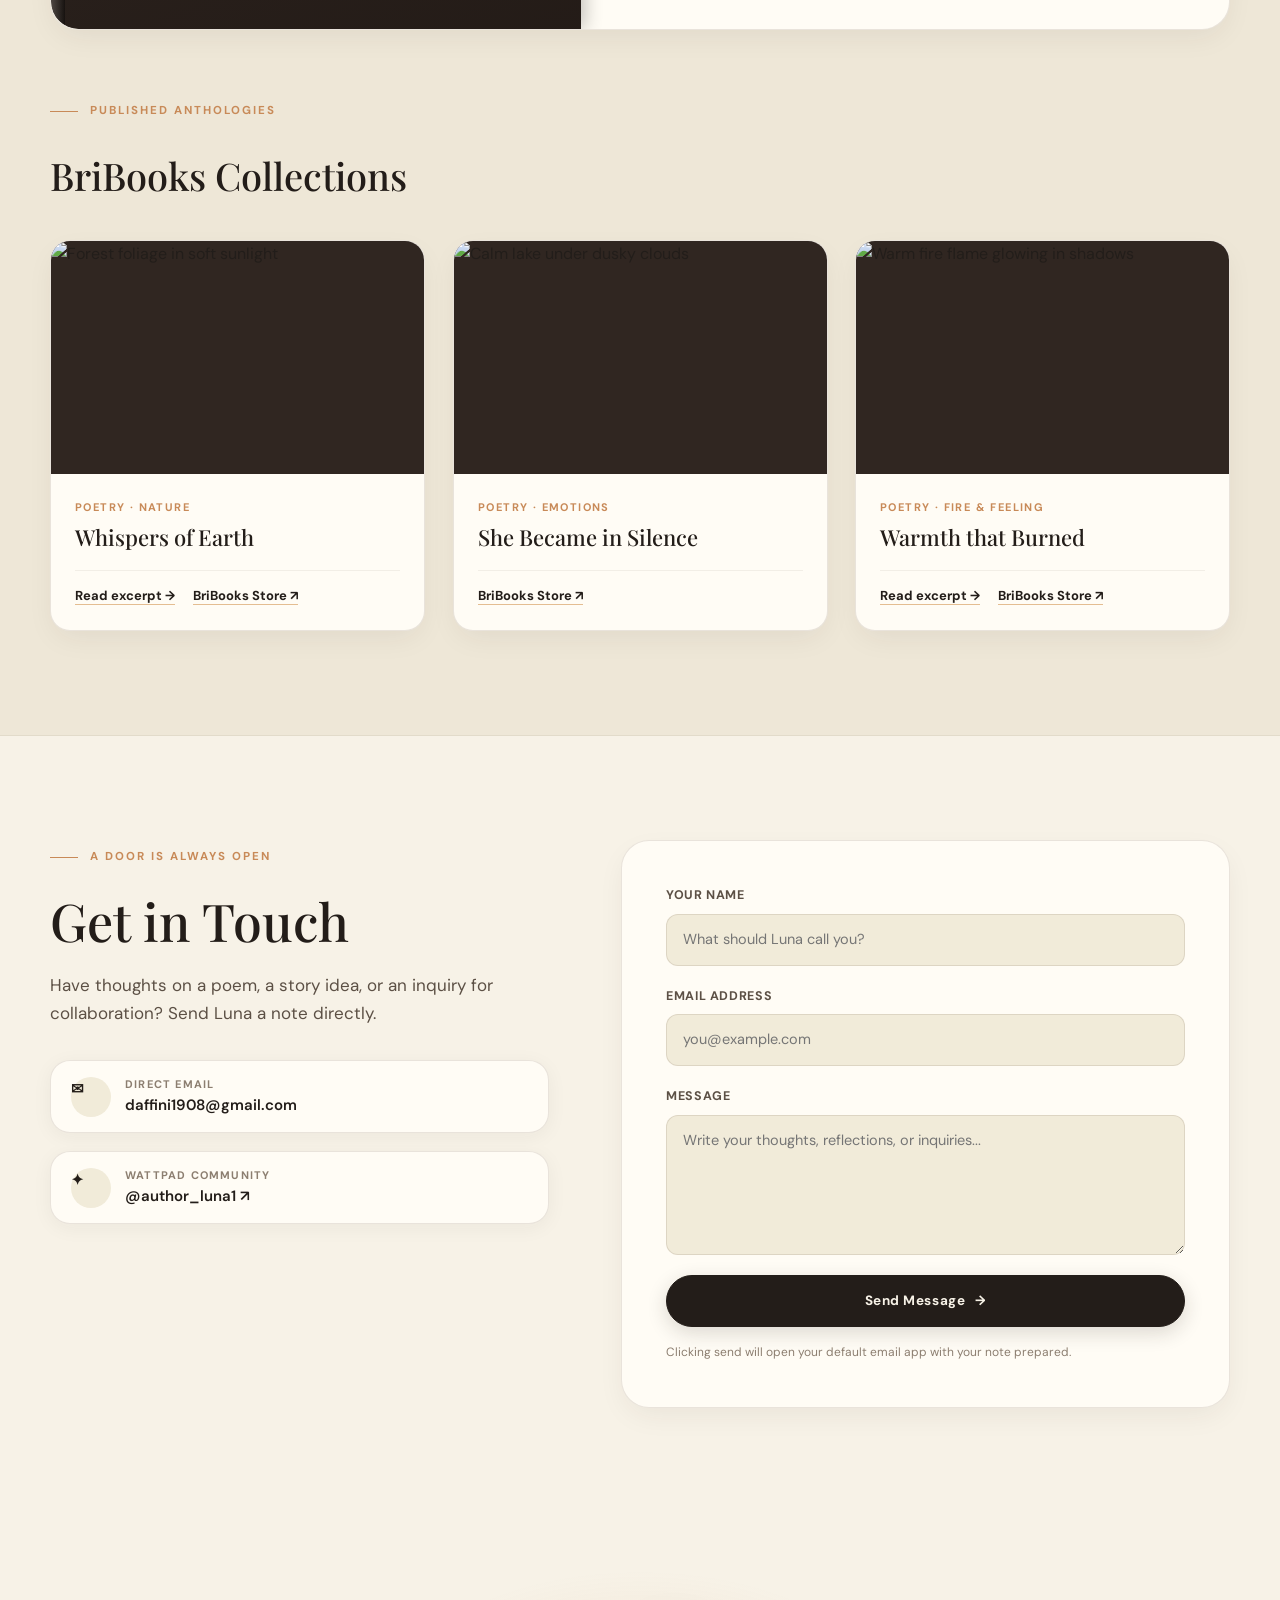
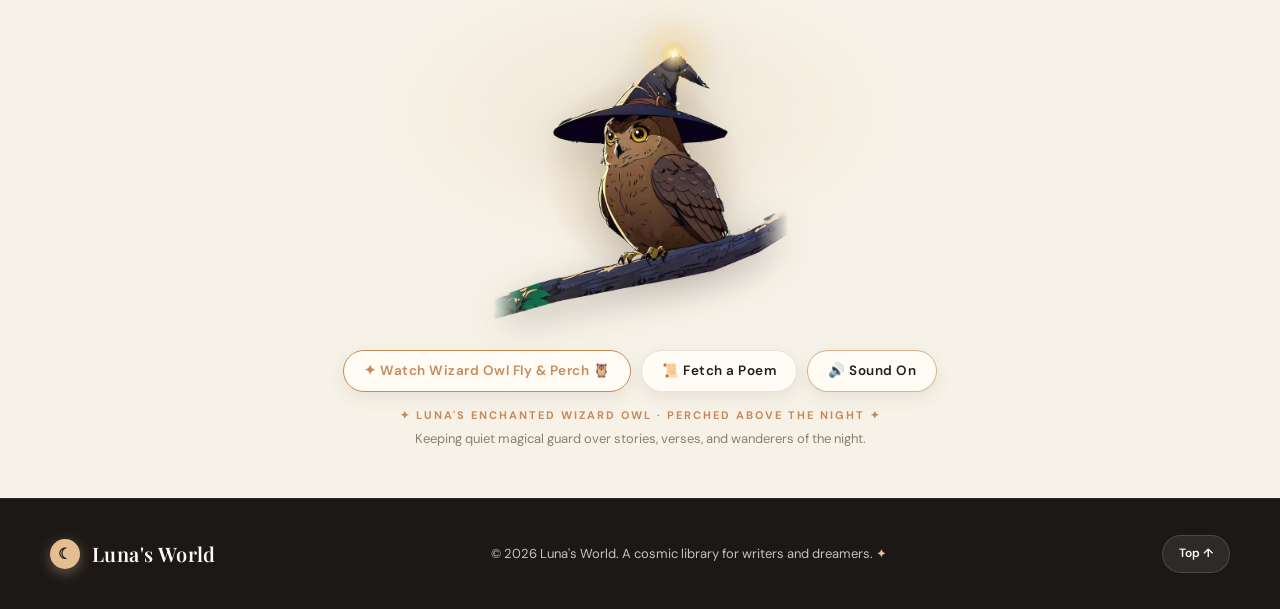
==== commit 69e557d9: "Add Firefly Jar, Stardust Quill Draw Sky, and 3D Page-Turning Book Cover" ====
--- a/index.html
+++ b/index.html
@@ -1020,6 +1020,9 @@
       will-change: transform;
       transition: box-shadow 0.28s ease, border-color 0.28s ease;
     }
+    .work-feature.is-book-open {
+      overflow: visible;
+    }
     .work-feature:hover {
       box-shadow: 0 18px 42px rgba(48, 38, 33, 0.16);
       border-color: var(--accent-warm);
@@ -1028,11 +1031,172 @@
       box-shadow: 0 20px 48px rgba(0, 0, 0, 0.65);
     }
 
+    /* Feature #4: Interactive 3D Page-Turning Book Cover */
     .work-cover {
       position: relative;
+      min-height: 410px;
+      perspective: 1600px;
+      transform-style: preserve-3d;
+      background: var(--card-alt);
+      border-radius: var(--radius-lg) 0 0 var(--radius-lg);
+      overflow: visible;
+    }
+    .work-book-pages {
+      position: relative;
+      z-index: 1;
+      height: 100%;
+      min-height: 410px;
+      padding: 28px 28px 24px 34px;
+      display: flex;
+      flex-direction: column;
+      justify-content: space-between;
+      gap: 14px;
+      background:
+        linear-gradient(90deg, rgba(110, 74, 42, 0.14) 0%, rgba(255, 252, 245, 0) 24px),
+        linear-gradient(180deg, #fbf4e6 0%, #f3e8d2 100%);
+      color: #2c221d;
+      border-radius: var(--radius-lg) 0 0 var(--radius-lg);
+      box-shadow: inset 12px 0 24px rgba(48, 34, 22, 0.12), inset 0 0 0 1px rgba(154, 118, 86, 0.28);
+      opacity: 0;
+      pointer-events: none;
+      transition: opacity 0.4s ease 0.15s;
+    }
+    html[data-theme="dark"] .work-book-pages {
+      background:
+        linear-gradient(90deg, rgba(0, 0, 0, 0.45) 0%, rgba(36, 30, 26, 0) 24px),
+        linear-gradient(180deg, #241e1a 0%, #1a1512 100%);
+      color: var(--ink-primary);
+      box-shadow: inset 14px 0 26px rgba(0, 0, 0, 0.55), inset 0 0 0 1px rgba(228, 189, 145, 0.18);
+    }
+    .work-feature.is-book-open .work-book-pages {
+      opacity: 1;
+      pointer-events: auto;
+    }
+    .work-book-page-top {
+      display: flex;
+      align-items: center;
+      justify-content: space-between;
+      gap: 8px;
+      padding-bottom: 10px;
+      border-bottom: 1px dashed rgba(145, 108, 76, 0.35);
+    }
+    .work-book-chapter {
+      font-size: 11px;
+      font-weight: 700;
+      letter-spacing: 1.5px;
+      text-transform: uppercase;
+      color: var(--accent-warm);
+    }
+    .work-book-close {
+      background: rgba(154, 118, 86, 0.14);
+      border: 1px solid rgba(154, 118, 86, 0.35);
+      color: inherit;
+      width: 28px;
+      height: 28px;
+      border-radius: 50%;
+      font-size: 16px;
+      line-height: 1;
+      cursor: pointer;
+      display: inline-grid;
+      place-items: center;
+      transition: background 0.2s ease, transform 0.2s ease;
+    }
+    .work-book-close:hover {
+      background: var(--accent-warm);
+      color: #ffffff;
+      transform: scale(1.06);
+    }
+    .work-book-excerpt {
+      font-family: var(--serif);
+      font-size: 16px;
+      line-height: 1.72;
+      font-style: italic;
+      margin: 0;
+      flex: 1;
+      display: flex;
+      flex-direction: column;
+      justify-content: center;
+      gap: 10px;
+      transition: opacity 0.22s ease, transform 0.22s ease;
+    }
+    .work-book-excerpt.is-turning {
+      opacity: 0;
+      transform: translateX(-8px);
+    }
+    .work-book-dropcap::first-letter {
+      font-size: 2.35em;
+      font-weight: 700;
+      font-style: normal;
+      line-height: 0.9;
+      float: left;
+      padding-right: 7px;
+      color: var(--accent-warm);
+    }
+    .work-book-nav {
+      display: flex;
+      align-items: center;
+      justify-content: space-between;
+      gap: 8px;
+      padding-top: 10px;
+      border-top: 1px dashed rgba(145, 108, 76, 0.32);
+    }
+    .work-book-page-num {
+      font-size: 12px;
+      font-weight: 600;
+      color: var(--ink-muted);
+      letter-spacing: 0.6px;
+    }
+    .work-book-btn {
+      background: rgba(200, 152, 102, 0.16);
+      border: 1px solid rgba(200, 152, 102, 0.45);
+      color: inherit;
+      padding: 6px 13px;
+      border-radius: var(--radius-pill);
+      font-family: var(--sans);
+      font-size: 12px;
+      font-weight: 600;
+      cursor: pointer;
+      transition: background 0.2s ease, transform 0.2s ease, opacity 0.2s ease;
+    }
+    .work-book-btn:hover:not(:disabled) {
+      background: var(--accent-warm);
+      color: #ffffff;
+      transform: translateY(-1px);
+    }
+    .work-book-btn:disabled {
+      opacity: 0.4;
+      cursor: not-allowed;
+    }
+
+    .work-book-lid {
+      position: absolute;
+      inset: 0;
+      z-index: 3;
+      background: var(--espresso);
+      border-radius: var(--radius-lg) 0 0 var(--radius-lg);
       overflow: hidden;
-      min-height: 380px;
-      background: var(--espresso);
+      cursor: pointer;
+      transform-origin: left center;
+      transform-style: preserve-3d;
+      backface-visibility: hidden;
+      transition: transform 0.85s cubic-bezier(0.24, 0.84, 0.28, 1), box-shadow 0.45s ease;
+      box-shadow: 4px 0 18px rgba(0, 0, 0, 0.24);
+    }
+    .work-feature.is-book-open .work-book-lid {
+      transform: rotateY(-142deg);
+      pointer-events: none;
+      box-shadow: -12px 8px 30px rgba(0, 0, 0, 0.38);
+    }
+    .work-book-lid::before {
+      content: "";
+      position: absolute;
+      top: 0;
+      bottom: 0;
+      left: 0;
+      width: 14px;
+      z-index: 3;
+      background: linear-gradient(90deg, rgba(255, 255, 255, 0.18), rgba(0, 0, 0, 0.42));
+      pointer-events: none;
     }
     .work-cover img {
       width: 100%;
@@ -1041,14 +1205,14 @@
       filter: saturate(0.85);
       transition: transform 0.8s ease;
     }
-    .work-feature:hover .work-cover img {
+    .work-feature:not(.is-book-open):hover .work-cover img {
       transform: scale(1.04);
     }
-    .work-cover::after {
+    .work-book-lid::after {
       content: "";
       position: absolute;
       inset: 0;
-      background: linear-gradient(160deg, rgba(34, 26, 22, 0.2) 20%, rgba(34, 26, 22, 0.85) 100%);
+      background: linear-gradient(160deg, rgba(34, 26, 22, 0.2) 20%, rgba(34, 26, 22, 0.88) 100%);
     }
 
     .work-cover-overlay {
@@ -1078,6 +1242,31 @@
       font-weight: 600;
       line-height: 1.12;
       text-shadow: 0 4px 16px rgba(0, 0, 0, 0.6);
+      margin-bottom: 12px;
+    }
+    .work-cover-hint {
+      display: inline-flex;
+      align-items: center;
+      gap: 6px;
+      padding: 6px 12px;
+      border-radius: var(--radius-pill);
+      background: rgba(255, 250, 240, 0.16);
+      border: 1px solid rgba(255, 240, 215, 0.38);
+      backdrop-filter: blur(6px);
+      font-size: 12px;
+      font-weight: 600;
+      color: #fff6e6;
+      transition: background 0.25s ease, transform 0.25s ease;
+    }
+    .work-book-lid:hover .work-cover-hint {
+      background: rgba(228, 189, 145, 0.34);
+      transform: translateX(3px);
+    }
+    .work-actions {
+      display: flex;
+      flex-wrap: wrap;
+      align-items: center;
+      gap: 12px;
     }
 
     .work-details {
@@ -2623,7 +2812,19 @@
         grid-template-columns: 1fr;
       }
       .work-cover {
-        min-height: 280px;
+        min-height: 320px;
+        border-radius: var(--radius-lg) var(--radius-lg) 0 0;
+      }
+      .work-book-pages, .work-book-lid {
+        min-height: 320px;
+        border-radius: var(--radius-lg) var(--radius-lg) 0 0;
+      }
+      .work-book-lid {
+        transform-origin: top center;
+      }
+      .work-feature.is-book-open .work-book-lid {
+        transform: rotateX(96deg);
+        opacity: 0;
       }
       .bribooks-grid {
         grid-template-columns: 1fr;
@@ -2654,6 +2855,329 @@
       .footer-inner {
         flex-direction: column;
         align-items: flex-start;
+      }
+    }
+
+    /* ========================================================================
+       COSMIC CORNER DOCK: FIREFLY JAR (#1) & STARDUST QUILL DRAW SKY (#5)
+       ======================================================================== */
+    body.is-quill-mode {
+      cursor: crosshair;
+    }
+    body.is-quill-mode a,
+    body.is-quill-mode button,
+    body.is-quill-mode input,
+    body.is-quill-mode textarea {
+      cursor: pointer;
+    }
+
+    .cosmic-dock {
+      position: fixed;
+      left: 24px;
+      bottom: 24px;
+      z-index: 880;
+      display: flex;
+      align-items: flex-end;
+      gap: 10px;
+      pointer-events: none;
+    }
+    .cosmic-dock > * {
+      pointer-events: auto;
+    }
+
+    /* Glass Firefly Jar Button */
+    .firefly-jar-wrap {
+      position: relative;
+      display: flex;
+      align-items: flex-end;
+    }
+    .firefly-jar-btn {
+      position: relative;
+      width: 56px;
+      height: 66px;
+      padding: 0;
+      border: none;
+      background: transparent;
+      cursor: pointer;
+      display: flex;
+      flex-direction: column;
+      align-items: center;
+      justify-content: flex-end;
+      transition: transform 0.28s cubic-bezier(0.22, 1, 0.36, 1);
+    }
+    .firefly-jar-btn:hover {
+      transform: translateY(-3px) scale(1.04);
+    }
+    .firefly-jar-btn.is-catching {
+      animation: jarCatchWiggle 0.55s cubic-bezier(0.22, 1, 0.36, 1);
+    }
+    .firefly-jar-btn.is-releasing .jar-lid {
+      transform: translateY(-10px) rotate(-22deg);
+    }
+    @keyframes jarCatchWiggle {
+      0%, 100% { transform: rotate(0deg) scale(1); }
+      25% { transform: rotate(-10deg) scale(1.09); }
+      55% { transform: rotate(8deg) scale(1.06); }
+      80% { transform: rotate(-4deg) scale(1.02); }
+    }
+
+    .jar-lid {
+      width: 30px;
+      height: 8px;
+      border-radius: 4px 4px 2px 2px;
+      background: linear-gradient(90deg, #7e5939, #c89d70, #7a5435);
+      border: 1px solid rgba(56, 36, 20, 0.55);
+      box-shadow: 0 2px 4px rgba(0, 0, 0, 0.25);
+      z-index: 2;
+      transition: transform 0.35s cubic-bezier(0.22, 1, 0.36, 1);
+    }
+    .jar-neck {
+      width: 34px;
+      height: 5px;
+      background: rgba(255, 250, 238, 0.35);
+      border: 1px solid rgba(228, 189, 145, 0.55);
+      border-radius: 3px;
+      margin-top: -1px;
+    }
+    .jar-glass {
+      position: relative;
+      width: 46px;
+      height: 48px;
+      margin-top: -1px;
+      border-radius: 10px 10px 15px 15px;
+      background: linear-gradient(155deg, rgba(255, 250, 235, 0.38) 0%, rgba(228, 189, 145, 0.14) 55%, rgba(180, 130, 72, 0.22) 100%);
+      border: 1.5px solid rgba(212, 169, 118, 0.65);
+      box-shadow:
+        0 8px 20px rgba(32, 22, 14, 0.24),
+        inset 0 0 12px rgba(255, 222, 140, 0.18);
+      backdrop-filter: blur(8px);
+      overflow: hidden;
+    }
+    html[data-theme="dark"] .jar-glass {
+      background: linear-gradient(155deg, rgba(255, 240, 200, 0.14) 0%, rgba(28, 22, 18, 0.72) 60%, rgba(228, 189, 145, 0.2) 100%);
+      box-shadow:
+        0 8px 24px rgba(0, 0, 0, 0.55),
+        inset 0 0 16px rgba(245, 194, 107, 0.24);
+    }
+    .jar-glass::before {
+      content: "";
+      position: absolute;
+      top: 6px;
+      left: 5px;
+      bottom: 8px;
+      width: 5px;
+      border-radius: 99px;
+      background: linear-gradient(180deg, rgba(255, 255, 255, 0.62), rgba(255, 255, 255, 0.06));
+      pointer-events: none;
+    }
+    .jar-orbs {
+      position: absolute;
+      inset: 4px;
+      pointer-events: none;
+    }
+    .jar-orb {
+      position: absolute;
+      width: 6px;
+      height: 6px;
+      border-radius: 50%;
+      background: #fff4c8;
+      box-shadow: 0 0 8px 3px rgba(247, 195, 92, 0.85);
+      animation: jarOrbDrift 2.8s ease-in-out infinite alternate;
+    }
+    @keyframes jarOrbDrift {
+      0% { transform: translate(0, 0) scale(0.85); opacity: 0.75; }
+      50% { transform: translate(4px, -6px) scale(1.15); opacity: 1; }
+      100% { transform: translate(-3px, -2px) scale(0.92); opacity: 0.82; }
+    }
+    .jar-count-badge {
+      position: absolute;
+      top: 0;
+      right: -4px;
+      min-width: 21px;
+      height: 21px;
+      padding: 0 5px;
+      border-radius: 999px;
+      background: var(--espresso);
+      color: #fff6e8;
+      border: 1.5px solid var(--accent-warm);
+      font-family: var(--sans);
+      font-size: 11px;
+      font-weight: 700;
+      display: inline-grid;
+      place-items: center;
+      box-shadow: 0 4px 10px rgba(0, 0, 0, 0.28);
+      z-index: 3;
+    }
+    html[data-theme="dark"] .jar-count-badge {
+      background: var(--accent-peach);
+      color: #1c1613;
+    }
+
+    /* Jar Whisper Popover */
+    .firefly-popover {
+      position: absolute;
+      left: 0;
+      bottom: 78px;
+      width: min(295px, calc(100vw - 36px));
+      padding: 16px 16px 14px;
+      background: var(--card-bg);
+      border: 1px solid var(--accent-warm);
+      border-radius: var(--radius-md);
+      box-shadow: var(--shadow-hover);
+      color: var(--ink-primary);
+      opacity: 0;
+      visibility: hidden;
+      transform: translateY(10px) scale(0.96);
+      transform-origin: bottom left;
+      transition: opacity 0.25s ease, transform 0.25s ease, visibility 0.25s ease;
+    }
+    .firefly-popover.is-open {
+      opacity: 1;
+      visibility: visible;
+      transform: translateY(0) scale(1);
+    }
+    .firefly-popover-head {
+      display: flex;
+      align-items: center;
+      justify-content: space-between;
+      gap: 8px;
+      margin-bottom: 8px;
+    }
+    .firefly-popover-title {
+      font-family: var(--serif);
+      font-size: 17px;
+      font-weight: 600;
+      color: var(--accent-warm);
+    }
+    .firefly-popover-close {
+      background: transparent;
+      border: none;
+      color: var(--ink-muted);
+      font-size: 18px;
+      line-height: 1;
+      cursor: pointer;
+      padding: 2px 6px;
+    }
+    .firefly-whisper-text {
+      font-family: var(--serif);
+      font-size: 14.5px;
+      line-height: 1.55;
+      font-style: italic;
+      color: var(--ink-secondary);
+      margin: 0 0 12px;
+      min-height: 44px;
+    }
+    .firefly-popover-foot {
+      display: flex;
+      align-items: center;
+      justify-content: space-between;
+      gap: 8px;
+    }
+    .firefly-meta {
+      font-size: 11.5px;
+      color: var(--ink-muted);
+      font-weight: 600;
+    }
+    .firefly-release-btn {
+      padding: 6px 13px;
+      border-radius: var(--radius-pill);
+      border: 1px solid var(--accent-warm);
+      background: rgba(200, 138, 88, 0.14);
+      color: var(--ink-primary);
+      font-family: var(--sans);
+      font-size: 12px;
+      font-weight: 600;
+      cursor: pointer;
+      transition: background 0.2s ease, transform 0.2s ease;
+    }
+    .firefly-release-btn:hover:not(:disabled) {
+      background: var(--accent-warm);
+      color: #ffffff;
+      transform: translateY(-1px);
+    }
+    .firefly-release-btn:disabled {
+      opacity: 0.45;
+      cursor: not-allowed;
+    }
+
+    /* Feature #5: Stardust Quill Toggle Pill */
+    .quill-toggle {
+      display: inline-flex;
+      align-items: center;
+      gap: 7px;
+      padding: 10px 15px;
+      border-radius: var(--radius-pill);
+      background: var(--card-bg);
+      color: var(--ink-primary);
+      border: 1px solid var(--surface-border);
+      box-shadow: var(--shadow-card);
+      font-family: var(--sans);
+      font-size: 13px;
+      font-weight: 600;
+      cursor: pointer;
+      backdrop-filter: blur(10px);
+      transition: border-color 0.25s ease, background 0.25s ease, transform 0.25s ease, box-shadow 0.25s ease;
+    }
+    .quill-toggle:hover {
+      border-color: var(--accent-warm);
+      transform: translateY(-2px);
+    }
+    .quill-toggle.is-active {
+      background: var(--espresso);
+      color: #fff6e8;
+      border-color: var(--accent-peach);
+      box-shadow: 0 8px 24px rgba(228, 189, 145, 0.42);
+    }
+    html[data-theme="dark"] .quill-toggle.is-active {
+      background: var(--accent-peach);
+      color: #1c1613;
+    }
+    .quill-hint-pill {
+      position: fixed;
+      left: 24px;
+      bottom: 96px;
+      z-index: 879;
+      padding: 6px 12px;
+      border-radius: var(--radius-pill);
+      background: rgba(34, 26, 22, 0.85);
+      color: #fce8be;
+      border: 1px solid rgba(228, 189, 145, 0.45);
+      font-size: 11.5px;
+      font-weight: 500;
+      letter-spacing: 0.3px;
+      pointer-events: none;
+      opacity: 0;
+      transform: translateY(6px);
+      transition: opacity 0.25s ease, transform 0.25s ease;
+    }
+    body.is-quill-mode .quill-hint-pill {
+      opacity: 1;
+      transform: translateY(0);
+    }
+
+    @media (max-width: 640px) {
+      .cosmic-dock {
+        left: 14px;
+        bottom: 16px;
+        gap: 8px;
+      }
+      .quill-toggle {
+        padding: 9px 12px;
+        font-size: 12px;
+      }
+      .quill-hint-pill {
+        left: 14px;
+        bottom: 84px;
+      }
+    }
+
+    @media (prefers-reduced-motion: reduce) {
+      .work-book-lid,
+      .firefly-jar-btn,
+      .jar-orb,
+      .firefly-popover {
+        animation: none !important;
+        transition: none !important;
       }
     }
   </style>
@@ -2885,13 +3409,35 @@
           <p class="section-description">Step into a story, unravel hidden secrets, and see where the pages take you.</p>
         </div>
 
-        <!-- Featured Novel: The Hidden Bloodline -->
-        <article class="work-feature reveal-on-scroll" aria-labelledby="featured-work-title">
+        <!-- Featured Novel: The Hidden Bloodline (Interactive 3D Book Cover) -->
+        <article class="work-feature reveal-on-scroll" id="featured-work-card" aria-labelledby="featured-work-title">
           <div class="work-cover">
-            <img src="https://images.unsplash.com/photo-1518709268805-4e9042af9f23?auto=format&amp;fit=crop&amp;w=1000&amp;q=85" alt="Misty enchanted twilight forest" loading="lazy">
-            <div class="work-cover-overlay">
-              <span class="work-cover-badge">Featured Novel · Wattpad</span>
-              <div class="work-cover-title">The Hidden<br>Bloodline</div>
+            <!-- Interior Embossed Parchment Pages (Revealed when Cover Opens) -->
+            <div class="work-book-pages" id="work-book-pages" aria-hidden="true">
+              <div class="work-book-page-top">
+                <span class="work-book-chapter" id="book-chapter-label">Prologue · Page I</span>
+                <button class="work-book-close" id="book-close-btn" type="button" aria-label="Close book cover">×</button>
+              </div>
+              <div class="work-book-excerpt" id="book-excerpt">
+                <p class="work-book-dropcap">Beneath a sky that remembered older names than kings, the lantern flickered violet—answering a pulse inside her wrists she had sworn was only myth.</p>
+              </div>
+              <div class="work-book-nav">
+                <button class="work-book-btn" id="book-prev-btn" type="button" disabled>← Prev</button>
+                <span class="work-book-page-num" id="book-page-num">Page 1 / 3</span>
+                <button class="work-book-btn" id="book-next-btn" type="button">Next →</button>
+              </div>
+            </div>
+
+            <!-- Swinging Hardcover Front Cover -->
+            <div class="work-book-lid" id="book-cover-trigger" role="button" tabindex="0" aria-expanded="false" aria-controls="work-book-pages" aria-label="Open The Hidden Bloodline hardcover preview">
+              <img src="https://images.unsplash.com/photo-1518709268805-4e9042af9f23?auto=format&amp;fit=crop&amp;w=1000&amp;q=85" alt="Misty enchanted twilight forest" loading="lazy">
+              <div class="work-cover-overlay">
+                <span class="work-cover-badge">Featured Novel · Wattpad</span>
+                <div>
+                  <div class="work-cover-title">The Hidden<br>Bloodline</div>
+                  <span class="work-cover-hint">✦ Click cover to open pages</span>
+                </div>
+              </div>
             </div>
           </div>
           <div class="work-details">
@@ -2906,9 +3452,14 @@
               <span class="genre-pill">Bloodlines</span>
               <span class="genre-pill">Supernatural</span>
             </div>
-            <a class="btn-primary" href="https://www.wattpad.com/story/411413955-the-hidden-bloodline" target="_blank" rel="noopener noreferrer">
-              Read on Wattpad <span class="arrow" aria-hidden="true">↗</span>
-            </a>
+            <div class="work-actions">
+              <a class="btn-primary" href="https://www.wattpad.com/story/411413955-the-hidden-bloodline" target="_blank" rel="noopener noreferrer">
+                Read on Wattpad <span class="arrow" aria-hidden="true">↗</span>
+              </a>
+              <button class="btn-secondary" id="book-preview-btn" type="button" aria-expanded="false" aria-controls="work-book-pages">
+                ✦ Open Book Preview
+              </button>
+            </div>
           </div>
         </article>
 
@@ -3533,6 +4084,42 @@
   </aside>
 
   <!-- ========================================================================
+       COSMIC CORNER DOCK: FIREFLY JAR (#1) & STARDUST QUILL DRAW SKY (#5)
+       ======================================================================== -->
+  <div class="cosmic-dock" id="cosmic-dock">
+    <div class="firefly-jar-wrap" id="firefly-jar-wrap">
+      <aside class="firefly-popover" id="firefly-popover" aria-label="Enchanted Firefly Jar" aria-hidden="true">
+        <div class="firefly-popover-head">
+          <span class="firefly-popover-title">✦ Firefly Jar</span>
+          <button class="firefly-popover-close" id="firefly-popover-close" type="button" aria-label="Close firefly jar details">×</button>
+        </div>
+        <p class="firefly-whisper-text" id="firefly-whisper-text">
+          Click drifting golden fireflies in the night sky to catch a quiet whisper from Luna.
+        </p>
+        <div class="firefly-popover-foot">
+          <span class="firefly-meta" id="firefly-meta">0 / 7 whispers glowing</span>
+          <button class="firefly-release-btn" id="release-fireflies-btn" type="button" disabled>Release ✦</button>
+        </div>
+      </aside>
+
+      <button class="firefly-jar-btn" id="firefly-jar-btn" type="button" aria-expanded="false" aria-controls="firefly-popover" aria-label="Open Firefly Jar">
+        <span class="jar-count-badge" id="jar-count-badge">0</span>
+        <span class="jar-lid" aria-hidden="true"></span>
+        <span class="jar-neck" aria-hidden="true"></span>
+        <span class="jar-glass" aria-hidden="true">
+          <span class="jar-orbs" id="jar-orbs"></span>
+        </span>
+      </button>
+    </div>
+
+    <button class="quill-toggle" id="quill-toggle" type="button" aria-pressed="false" title="Toggle Stardust Quill drawing mode">
+      <span aria-hidden="true">🪶</span>
+      <span id="quill-toggle-label">Draw Sky</span>
+    </button>
+  </div>
+  <div class="quill-hint-pill" id="quill-hint-pill" aria-hidden="true">✦ Move or drag across open sky to paint fading constellations</div>
+
+  <!-- ========================================================================
        SCRIPTS: SCROLL MOTION, STARFIELD, MOON TRACKER, BUTTERFLY
        ======================================================================== -->
   <script>
@@ -3639,6 +4226,12 @@
       let fireflies = [];
       let shootingStars = [];
       let magicSparkles = [];
+      let quillStrokes = [];
+      let quillMode = false;
+      let isPointerDown = false;
+      let lastQuillX = null;
+      let lastQuillY = null;
+      let quillDistAccum = 0;
       let animationFrameId;
       let mouseX = 0;
       let mouseY = 0;
@@ -3767,18 +4360,261 @@
       // Expose globally so external interactions (Moon, Butterfly, etc.) can emit sparkles
       window.addMagicalSparkle = addSparkle;
 
-      // 1. Magical Sparkles while moving cursor / mouse
+      // Subtle Web Audio Crystal Chime for Firefly Catch / Release
+      let cosmicAudioCtx = null;
+      function playCosmicChime(baseFreq = 740) {
+        try {
+          const AudioCtx = window.AudioContext || window.webkitAudioContext;
+          if (!AudioCtx) return;
+          if (!cosmicAudioCtx) cosmicAudioCtx = new AudioCtx();
+          if (cosmicAudioCtx.state === 'suspended') cosmicAudioCtx.resume();
+          const now = cosmicAudioCtx.currentTime;
+          const osc = cosmicAudioCtx.createOscillator();
+          const gain = cosmicAudioCtx.createGain();
+          osc.type = 'sine';
+          osc.frequency.setValueAtTime(baseFreq, now);
+          osc.frequency.exponentialRampToValueAtTime(baseFreq * 1.48, now + 0.16);
+          gain.gain.setValueAtTime(0.0001, now);
+          gain.gain.linearRampToValueAtTime(0.032, now + 0.02);
+          gain.gain.exponentialRampToValueAtTime(0.0001, now + 0.28);
+          osc.connect(gain);
+          gain.connect(cosmicAudioCtx.destination);
+          osc.start(now);
+          osc.stop(now + 0.3);
+        } catch (err) {
+          // Audio gracefully skipped when blocked
+        }
+      }
+
+      // Feature #1: Firefly Jar State & DOM Bindings
+      const jarBtn = document.getElementById('firefly-jar-btn');
+      const jarOrbsEl = document.getElementById('jar-orbs');
+      const jarCountBadge = document.getElementById('jar-count-badge');
+      const jarPopover = document.getElementById('firefly-popover');
+      const jarPopoverClose = document.getElementById('firefly-popover-close');
+      const jarWhisperText = document.getElementById('firefly-whisper-text');
+      const jarMetaText = document.getElementById('firefly-meta');
+      const releaseBtn = document.getElementById('release-fireflies-btn');
+      const quillToggleBtn = document.getElementById('quill-toggle');
+      const quillToggleLabel = document.getElementById('quill-toggle-label');
+
+      const jarWhispers = [
+        '“Some silence is not empty—it is simply waiting for a gentler ear.”',
+        '“Even a fractured constellation remembers how to draw light across dark water.”',
+        '“Write what trembles on the edge of sleep; daylight forgets too easily.”',
+        '“We carry small lanterns inside our ribs for nights when the moon arrives late.”',
+        '“Every shadow along the path proves a quiet fire is still burning behind you.”',
+        '“Ask the wind why it lingers near old notebooks—even air wants to be remembered.”',
+        '“You caught the seventh spark: may your own unwritten pages glow just as kindly.”'
+      ];
+
+      let jarCaughtCount = 0;
+      let jarBatchCount = 0;
+      let jarPinnedOpen = false;
+      let jarAutoCloseTimer = null;
+
+      function syncJarUI(whisperMessage) {
+        if (jarCountBadge) jarCountBadge.textContent = String(jarBatchCount);
+        if (jarMetaText) {
+          jarMetaText.textContent = `${jarBatchCount} / 7 inside · ${jarCaughtCount} caught`;
+        }
+        if (releaseBtn) releaseBtn.disabled = jarBatchCount === 0;
+        if (whisperMessage && jarWhisperText) jarWhisperText.textContent = whisperMessage;
+      }
+
+      function addJarOrbVisual() {
+        if (!jarOrbsEl) return;
+        if (jarOrbsEl.children.length >= 7) {
+          jarOrbsEl.removeChild(jarOrbsEl.firstElementChild);
+        }
+        const orb = document.createElement('span');
+        orb.className = 'jar-orb';
+        orb.style.left = `${14 + Math.random() * 68}%`;
+        orb.style.top = `${16 + Math.random() * 64}%`;
+        orb.style.animationDelay = `${(Math.random() * 1.8).toFixed(2)}s`;
+        jarOrbsEl.appendChild(orb);
+      }
+
+      function openJarPopover(pinned) {
+        if (!jarPopover || !jarBtn) return;
+        clearTimeout(jarAutoCloseTimer);
+        jarPopover.classList.add('is-open');
+        jarPopover.setAttribute('aria-hidden', 'false');
+        jarBtn.setAttribute('aria-expanded', 'true');
+        if (pinned) {
+          jarPinnedOpen = true;
+        } else if (!jarPinnedOpen) {
+          jarAutoCloseTimer = setTimeout(() => {
+            if (!jarPinnedOpen) closeJarPopover();
+          }, 4200);
+        }
+      }
+
+      function closeJarPopover() {
+        if (!jarPopover || !jarBtn) return;
+        clearTimeout(jarAutoCloseTimer);
+        jarPinnedOpen = false;
+        jarPopover.classList.remove('is-open');
+        jarPopover.setAttribute('aria-hidden', 'true');
+        jarBtn.setAttribute('aria-expanded', 'false');
+      }
+
+      if (jarBtn) {
+        jarBtn.addEventListener('click', (e) => {
+          e.stopPropagation();
+          if (jarPopover && jarPopover.classList.contains('is-open')) {
+            closeJarPopover();
+          } else {
+            openJarPopover(true);
+          }
+        });
+      }
+      if (jarPopoverClose) {
+        jarPopoverClose.addEventListener('click', (e) => {
+          e.stopPropagation();
+          closeJarPopover();
+        });
+      }
+      if (releaseBtn) {
+        releaseBtn.addEventListener('click', (e) => {
+          e.stopPropagation();
+          if (jarBatchCount === 0) return;
+
+          const rect = jarBtn ? jarBtn.getBoundingClientRect() : { left: 48, top: height - 60, width: 46 };
+          const originX = rect.left + rect.width / 2;
+          const originY = rect.top + 10;
+          const burstCount = Math.min(12, Math.max(5, jarBatchCount + 4));
+
+          for (let i = 0; i < burstCount; i++) {
+            const launchAngle = -Math.PI * (0.15 + Math.random() * 0.7);
+            const launchSpeed = 1.6 + Math.random() * 2.2;
+            fireflies.push({
+              x: originX + (Math.random() - 0.5) * 14,
+              y: originY + (Math.random() - 0.5) * 10,
+              vx: Math.cos(launchAngle) * (0.4 + Math.random() * 0.5),
+              vy: Math.sin(launchAngle) * 0.65 - 0.25,
+              radius: Math.random() * 1.8 + 1.6,
+              phase: Math.random() * Math.PI * 2,
+              pulseSpeed: Math.random() * 0.03 + 0.02,
+              scatterX: Math.cos(launchAngle) * launchSpeed * 2.4,
+              scatterY: Math.sin(launchAngle) * launchSpeed * 2.4
+            });
+          }
+
+          if (fireflies.length > 18) {
+            fireflies.splice(0, fireflies.length - 18);
+          }
+
+          addSparkle(originX, originY, 24, 2.6, 'star');
+          playCosmicChime(587);
+
+          jarBatchCount = 0;
+          if (jarOrbsEl) jarOrbsEl.innerHTML = '';
+          if (jarBtn) {
+            jarBtn.classList.add('is-releasing');
+            setTimeout(() => jarBtn.classList.remove('is-releasing'), 700);
+          }
+          syncJarUI('Your caught fireflies swirled upward back into Luna’s enchanted sky ✦');
+        });
+      }
+
+      // Feature #5: Stardust Quill Toggle
+      function setQuillMode(active) {
+        quillMode = Boolean(active);
+        document.body.classList.toggle('is-quill-mode', quillMode);
+        if (quillToggleBtn) {
+          quillToggleBtn.classList.toggle('is-active', quillMode);
+          quillToggleBtn.setAttribute('aria-pressed', quillMode ? 'true' : 'false');
+        }
+        if (quillToggleLabel) {
+          quillToggleLabel.textContent = quillMode ? 'Drawing ✦' : 'Draw Sky';
+        }
+        if (!quillMode) {
+          lastQuillX = null;
+          lastQuillY = null;
+        }
+      }
+
+      if (quillToggleBtn) {
+        quillToggleBtn.addEventListener('click', (e) => {
+          e.stopPropagation();
+          setQuillMode(!quillMode);
+          const rect = quillToggleBtn.getBoundingClientRect();
+          addSparkle(rect.left + rect.width / 2, rect.top + rect.height / 2, 10, 1.5, 'star');
+        });
+      }
+
+      function recordQuillPoint(px, py, targetEl) {
+        if (!quillMode) return;
+        if (targetEl && targetEl.closest && targetEl.closest('.cosmic-dock, .chat-panel, .chat-launcher, .owl-interactive-wrap')) {
+          lastQuillX = null;
+          lastQuillY = null;
+          return;
+        }
+        if (lastQuillX !== null && lastQuillY !== null) {
+          const dist = Math.hypot(px - lastQuillX, py - lastQuillY);
+          if (dist > 3 && dist < 130) {
+            if (quillStrokes.length > 260) quillStrokes.shift();
+            quillStrokes.push({
+              x1: lastQuillX,
+              y1: lastQuillY,
+              x2: px,
+              y2: py,
+              alpha: 1,
+              width: isPointerDown ? 3.1 : 1.75
+            });
+            quillDistAccum += dist;
+            if (quillDistAccum >= 38) {
+              quillDistAccum = 0;
+              addSparkle(px, py, 1, 0.35, 'star');
+            }
+          }
+        }
+        lastQuillX = px;
+        lastQuillY = py;
+      }
+
+      window.addEventListener('pointerdown', (e) => {
+        isPointerDown = true;
+        if (quillMode) {
+          lastQuillX = e.clientX;
+          lastQuillY = e.clientY;
+        }
+      });
+      window.addEventListener('pointerup', () => {
+        isPointerDown = false;
+        if (quillMode) {
+          lastQuillX = null;
+          lastQuillY = null;
+        }
+      });
+
+      window.addEventListener('keydown', (e) => {
+        if (e.key === 'Escape') {
+          if (quillMode) setQuillMode(false);
+          if (jarPopover && jarPopover.classList.contains('is-open')) closeJarPopover();
+        }
+      });
+
+      // 1. Magical Sparkles while moving cursor / mouse (+ Stardust Quill)
       window.addEventListener('mousemove', (e) => {
         clientMouseX = e.clientX;
         clientMouseY = e.clientY;
         targetMouseX = (e.clientX - width / 2) * 0.05;
         targetMouseY = (e.clientY - height / 2) * 0.05;
 
-        // Spawn delicate fairy dust sparkle trail
-        if (Math.random() > 0.25) {
+        if (quillMode) {
+          recordQuillPoint(e.clientX, e.clientY, e.target);
+        } else if (Math.random() > 0.25) {
           addSparkle(e.clientX, e.clientY, 1, 0.7);
         }
       });
+
+      window.addEventListener('touchmove', (e) => {
+        if (!quillMode || !e.touches || !e.touches[0]) return;
+        const t = e.touches[0];
+        recordQuillPoint(t.clientX, t.clientY, e.target);
+      }, { passive: true });
 
       // 2. Magical Sparkles while scrolling
       window.addEventListener('scroll', () => {
@@ -3794,12 +4630,74 @@
         }
       }, { passive: true });
 
-      // 3. Magical Sparkles & Interactive Sky Meteor on Click / Tap
+      // 3. Firefly Catching (#1), Constellation Click (#5), & Sky Meteor
       window.addEventListener('click', (e) => {
+        const interactiveTarget = e.target.closest('button, a, input, textarea, select, .owl-interactive-wrap, .celestial-butterfly-wrap, .mini-butterfly-wrap, .form-control, .cosmic-dock, .chat-panel, .work-book-lid, .work-book-pages');
+
+        if (quillMode) {
+          if (!interactiveTarget) {
+            addSparkle(e.clientX, e.clientY, 10, 1.6, 'star');
+            playCosmicChime(880);
+          }
+          return;
+        }
+
+        // Check if visitor clicked near a drifting golden firefly to catch it!
+        if (!interactiveTarget && fireflies.length > 0) {
+          let nearestIdx = -1;
+          let nearestDist = 46;
+          for (let i = 0; i < fireflies.length; i++) {
+            const d = Math.hypot(fireflies[i].x - e.clientX, fireflies[i].y - e.clientY);
+            if (d < nearestDist) {
+              nearestDist = d;
+              nearestIdx = i;
+            }
+          }
+
+          if (nearestIdx !== -1) {
+            const caught = fireflies.splice(nearestIdx, 1)[0];
+            jarCaughtCount += 1;
+            jarBatchCount = Math.min(7, jarBatchCount + 1);
+            addJarOrbVisual();
+            addSparkle(caught.x, caught.y, 18, 2.3, 'star');
+            playCosmicChime(660 + jarBatchCount * 55);
+
+            if (jarBtn) {
+              jarBtn.classList.remove('is-catching');
+              void jarBtn.offsetWidth;
+              jarBtn.classList.add('is-catching');
+              setTimeout(() => jarBtn.classList.remove('is-catching'), 600);
+            }
+
+            const whisper = jarWhispers[(jarCaughtCount - 1) % jarWhispers.length];
+            syncJarUI(whisper);
+            openJarPopover(false);
+
+            // Calmly replenish ambient firefly count from screen edge
+            if (fireflies.length < 4) {
+              setTimeout(() => {
+                if (fireflies.length < 7) {
+                  fireflies.push({
+                    x: Math.random() > 0.5 ? -18 : width + 18,
+                    y: Math.random() * height,
+                    vx: (Math.random() - 0.5) * 0.55,
+                    vy: (Math.random() - 0.5) * 0.55,
+                    radius: Math.random() * 1.8 + 1.5,
+                    phase: Math.random() * Math.PI * 2,
+                    pulseSpeed: Math.random() * 0.03 + 0.018,
+                    scatterX: 0,
+                    scatterY: 0
+                  });
+                }
+              }, 1100);
+            }
+            return;
+          }
+        }
+
         addSparkle(e.clientX, e.clientY, 15, 2.4);
 
         // If clicking on an open background area, shoot a brilliant meteor across the sky!
-        const interactiveTarget = e.target.closest('button, a, input, textarea, select, .owl-interactive-wrap, .celestial-butterfly-wrap, .mini-butterfly-wrap, .form-control');
         if (!interactiveTarget) {
           launchInteractiveMeteor(e.clientX, e.clientY);
         }
@@ -3923,13 +4821,13 @@
           ff.x += ff.vx + Math.sin(ff.phase * 0.7) * 0.45;
           ff.y += ff.vy + Math.cos(ff.phase * 0.5) * 0.45;
 
-          // React to cursor proximity: gently scatter away
+          // React to cursor proximity: gently drift away (still easy to catch on click)
           const distToMouse = Math.hypot(ff.x - clientMouseX, ff.y - clientMouseY);
-          if (distToMouse < 110) {
-            const push = (110 - distToMouse) / 110;
+          if (distToMouse < 88) {
+            const push = (88 - distToMouse) / 88;
             const pushAngle = Math.atan2(ff.y - clientMouseY, ff.x - clientMouseX);
-            ff.scatterX += Math.cos(pushAngle) * push * 2.2;
-            ff.scatterY += Math.sin(pushAngle) * push * 2.2;
+            ff.scatterX += Math.cos(pushAngle) * push * 1.1;
+            ff.scatterY += Math.sin(pushAngle) * push * 1.1;
           }
           ff.scatterX *= 0.91;
           ff.scatterY *= 0.91;
@@ -3967,6 +4865,17 @@
           ctx.arc(ff.x, ff.y, ff.radius * pulse, 0, Math.PI * 2);
           ctx.fillStyle = isDark ? `rgba(255, 255, 235, ${pulse})` : `rgba(160, 95, 45, ${pulse * 0.95})`;
           ctx.fill();
+
+          // Subtle catchable halo when cursor approaches a firefly (Feature #1)
+          if (!quillMode && distToMouse < 46) {
+            sCtx.save();
+            sCtx.beginPath();
+            sCtx.arc(ff.x, ff.y, 13 + Math.sin(ff.phase * 2) * 2, 0, Math.PI * 2);
+            sCtx.strokeStyle = isDark ? 'rgba(252, 228, 168, 0.55)' : 'rgba(184, 118, 62, 0.55)';
+            sCtx.lineWidth = 1.25;
+            sCtx.stroke();
+            sCtx.restore();
+          }
         }
 
         // Draw Shooting Stars & Interactive Meteors
@@ -4003,6 +4912,32 @@
           ctx.moveTo(tailX, tailY);
           ctx.lineTo(ss.x, ss.y);
           ctx.stroke();
+        }
+
+        // Update & Render Stardust Quill Calligraphy Trails (Feature #5)
+        for (let i = quillStrokes.length - 1; i >= 0; i--) {
+          const seg = quillStrokes[i];
+          seg.alpha -= 0.0085;
+          if (seg.alpha <= 0) {
+            quillStrokes.splice(i, 1);
+            continue;
+          }
+          sCtx.save();
+          sCtx.lineCap = 'round';
+          sCtx.strokeStyle = isDark ? `rgba(252, 228, 168, ${seg.alpha * 0.92})` : `rgba(184, 118, 62, ${seg.alpha * 0.88})`;
+          sCtx.lineWidth = seg.width;
+          sCtx.shadowColor = isDark ? '#f5c26b' : '#c88a58';
+          sCtx.shadowBlur = seg.width * 4.5;
+          sCtx.beginPath();
+          sCtx.moveTo(seg.x1, seg.y1);
+          sCtx.lineTo(seg.x2, seg.y2);
+          sCtx.stroke();
+
+          sCtx.strokeStyle = `rgba(255, 255, 245, ${seg.alpha * 0.55})`;
+          sCtx.lineWidth = Math.max(0.6, seg.width * 0.35);
+          sCtx.shadowBlur = 0;
+          sCtx.stroke();
+          sCtx.restore();
         }
 
         // Update & Render Foreground Magical Sparkles
@@ -4987,6 +5922,11 @@
         }
 
         card.addEventListener('mousemove', (e) => {
+          if (card.classList.contains('is-book-open')) {
+            card.style.transform = '';
+            sheen.style.opacity = '0';
+            return;
+          }
           const rect = card.getBoundingClientRect();
           const x = (e.clientX - rect.left) / rect.width;
           const y = (e.clientY - rect.top) / rect.height;
@@ -5009,6 +5949,134 @@
         });
       });
     })();
+
+    /* ==========================================================================
+       7. FEATURE #4: INTERACTIVE 3D PAGE-TURNING BOOK COVER
+       ========================================================================== */
+    (() => {
+      const workCard = document.getElementById('featured-work-card');
+      const coverTrigger = document.getElementById('book-cover-trigger');
+      const previewBtn = document.getElementById('book-preview-btn');
+      const pagesWrap = document.getElementById('work-book-pages');
+      const closeBtn = document.getElementById('book-close-btn');
+      const prevBtn = document.getElementById('book-prev-btn');
+      const nextBtn = document.getElementById('book-next-btn');
+      const chapterLabel = document.getElementById('book-chapter-label');
+      const pageNumLabel = document.getElementById('book-page-num');
+      const excerptEl = document.getElementById('book-excerpt');
+
+      if (!workCard || !coverTrigger || !pagesWrap || !excerptEl) return;
+
+      const bookPages = [
+        {
+          chapter: 'Prologue · Page I',
+          dropcap: true,
+          text: 'Beneath a sky that remembered older names than kings, the lantern flickered violet—answering a pulse inside her wrists she had sworn was only myth.'
+        },
+        {
+          chapter: 'Chapter I · Page II',
+          dropcap: false,
+          text: 'Every crest in the obsidian archive had been scrubbed smooth by time, yet the silver seal still warmed against her palm whenever the night wind crossed the courtyard.'
+        },
+        {
+          chapter: 'Chapter I · Page III',
+          dropcap: false,
+          text: 'If the ancient bloodline truly slumbered behind sealed gates, someone had left the final key inside her dreams—waiting for the courage to open the dark.'
+        }
+      ];
+
+      let currentPage = 0;
+
+      function renderPage(animate = true) {
+        const page = bookPages[currentPage];
+        const applyContent = () => {
+          if (chapterLabel) chapterLabel.textContent = page.chapter;
+          if (pageNumLabel) pageNumLabel.textContent = `Page ${currentPage + 1} / ${bookPages.length}`;
+          excerptEl.innerHTML = `<p class="${page.dropcap ? 'work-book-dropcap' : ''}">${page.text}</p>`;
+          if (prevBtn) prevBtn.disabled = currentPage === 0;
+          if (nextBtn) nextBtn.disabled = currentPage === bookPages.length - 1;
+        };
+
+        if (animate && !window.matchMedia('(prefers-reduced-motion: reduce)').matches) {
+          excerptEl.classList.add('is-turning');
+          setTimeout(() => {
+            applyContent();
+            excerptEl.classList.remove('is-turning');
+          }, 160);
+        } else {
+          applyContent();
+        }
+      }
+
+      function setBookOpen(open) {
+        workCard.classList.toggle('is-book-open', open);
+        if (open) workCard.style.transform = '';
+        coverTrigger.setAttribute('aria-expanded', open ? 'true' : 'false');
+        pagesWrap.setAttribute('aria-hidden', open ? 'false' : 'true');
+        if (previewBtn) {
+          previewBtn.setAttribute('aria-expanded', open ? 'true' : 'false');
+          previewBtn.textContent = open ? '← Close Book Preview' : '✦ Open Book Preview';
+        }
+        if (open && typeof window.addMagicalSparkle === 'function') {
+          const rect = workCard.getBoundingClientRect();
+          window.addMagicalSparkle(rect.left + rect.width * 0.25, rect.top + rect.height * 0.5, 14, 1.8, 'star');
+        }
+      }
+
+      coverTrigger.addEventListener('click', (e) => {
+        e.stopPropagation();
+        setBookOpen(true);
+      });
+      coverTrigger.addEventListener('keydown', (e) => {
+        if (e.key === 'Enter' || e.key === ' ') {
+          e.preventDefault();
+          setBookOpen(!workCard.classList.contains('is-book-open'));
+        }
+      });
+
+      if (previewBtn) {
+        previewBtn.addEventListener('click', (e) => {
+          e.stopPropagation();
+          setBookOpen(!workCard.classList.contains('is-book-open'));
+        });
+      }
+      if (closeBtn) {
+        closeBtn.addEventListener('click', (e) => {
+          e.stopPropagation();
+          setBookOpen(false);
+        });
+      }
+      if (prevBtn) {
+        prevBtn.addEventListener('click', (e) => {
+          e.stopPropagation();
+          if (currentPage > 0) {
+            currentPage -= 1;
+            renderPage(true);
+          }
+        });
+      }
+      if (nextBtn) {
+        nextBtn.addEventListener('click', (e) => {
+          e.stopPropagation();
+          if (currentPage < bookPages.length - 1) {
+            currentPage += 1;
+            renderPage(true);
+          }
+        });
+      }
+
+      pagesWrap.addEventListener('click', (e) => {
+        e.stopPropagation();
+      });
+
+      window.addEventListener('keydown', (e) => {
+        if (e.key === 'Escape' && workCard.classList.contains('is-book-open')) {
+          setBookOpen(false);
+        }
+      });
+
+      renderPage(false);
+    })();
   </script>
 </body>
 </html>
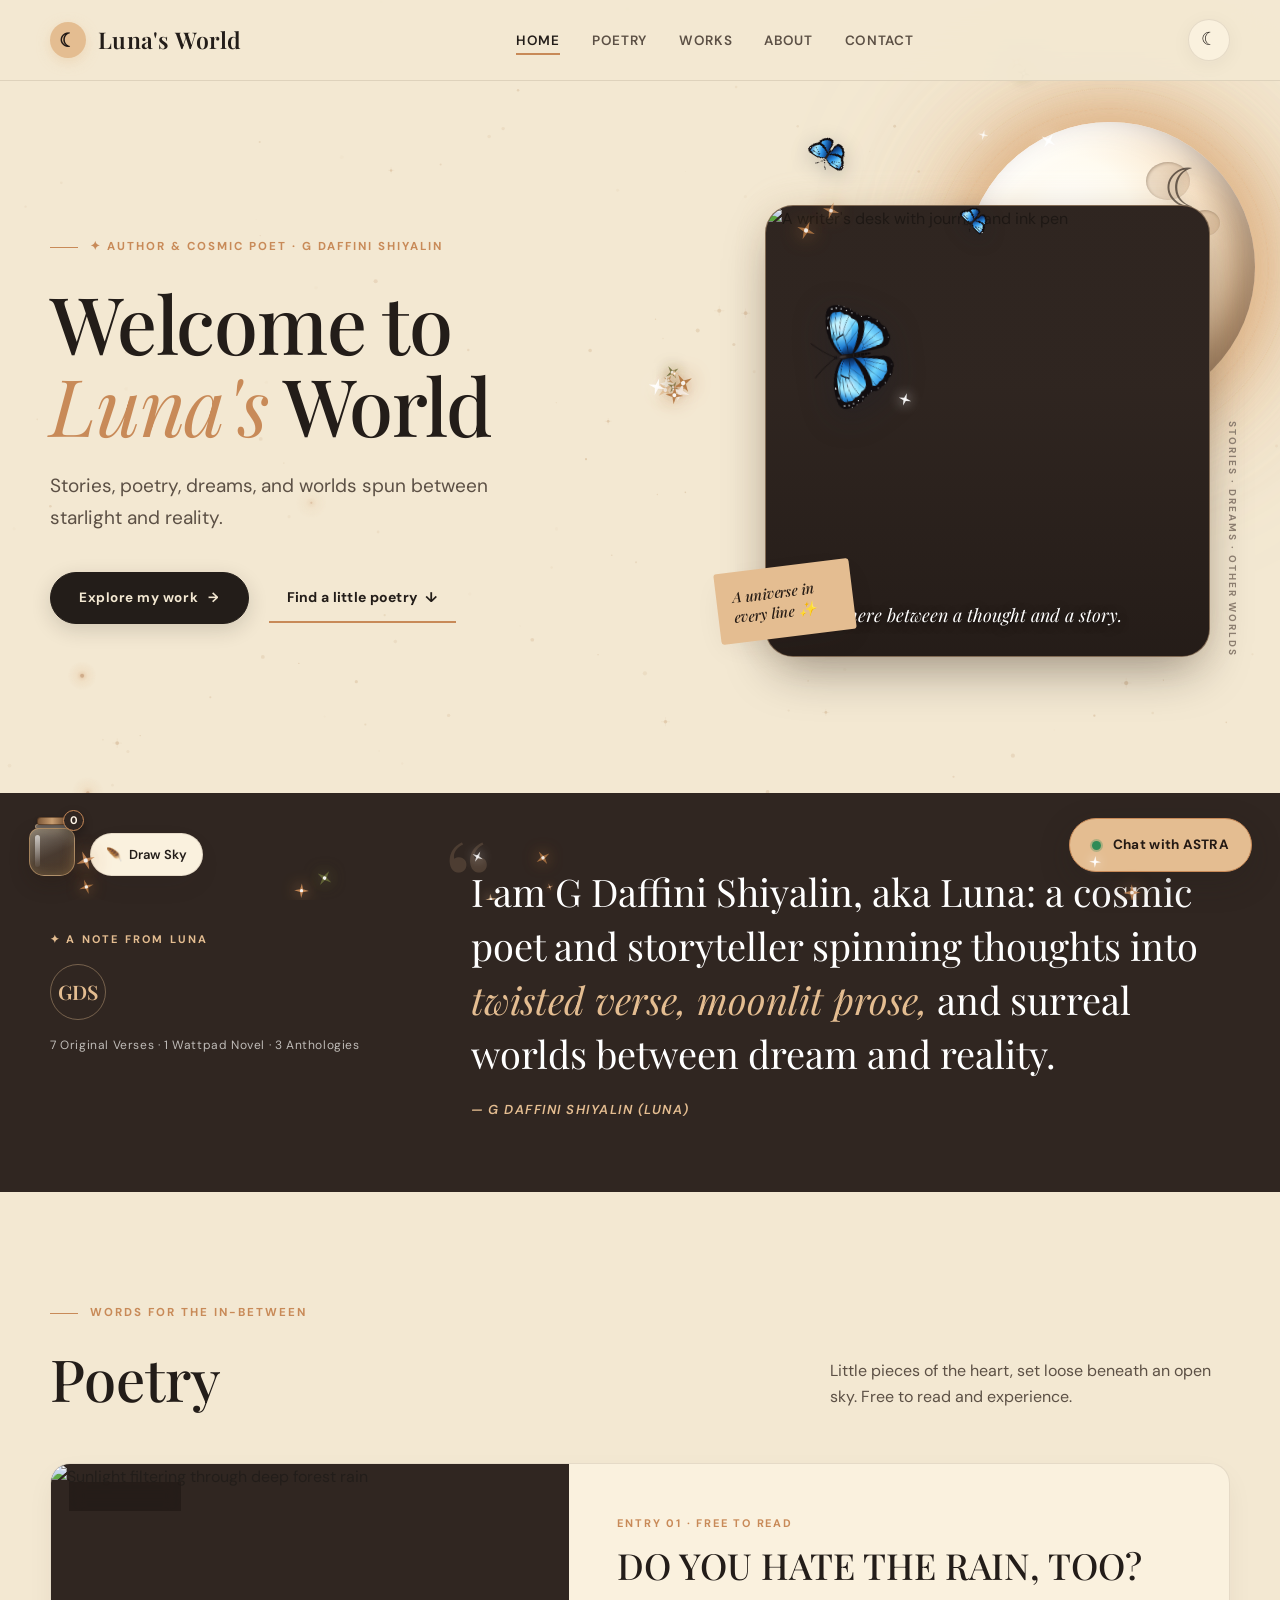
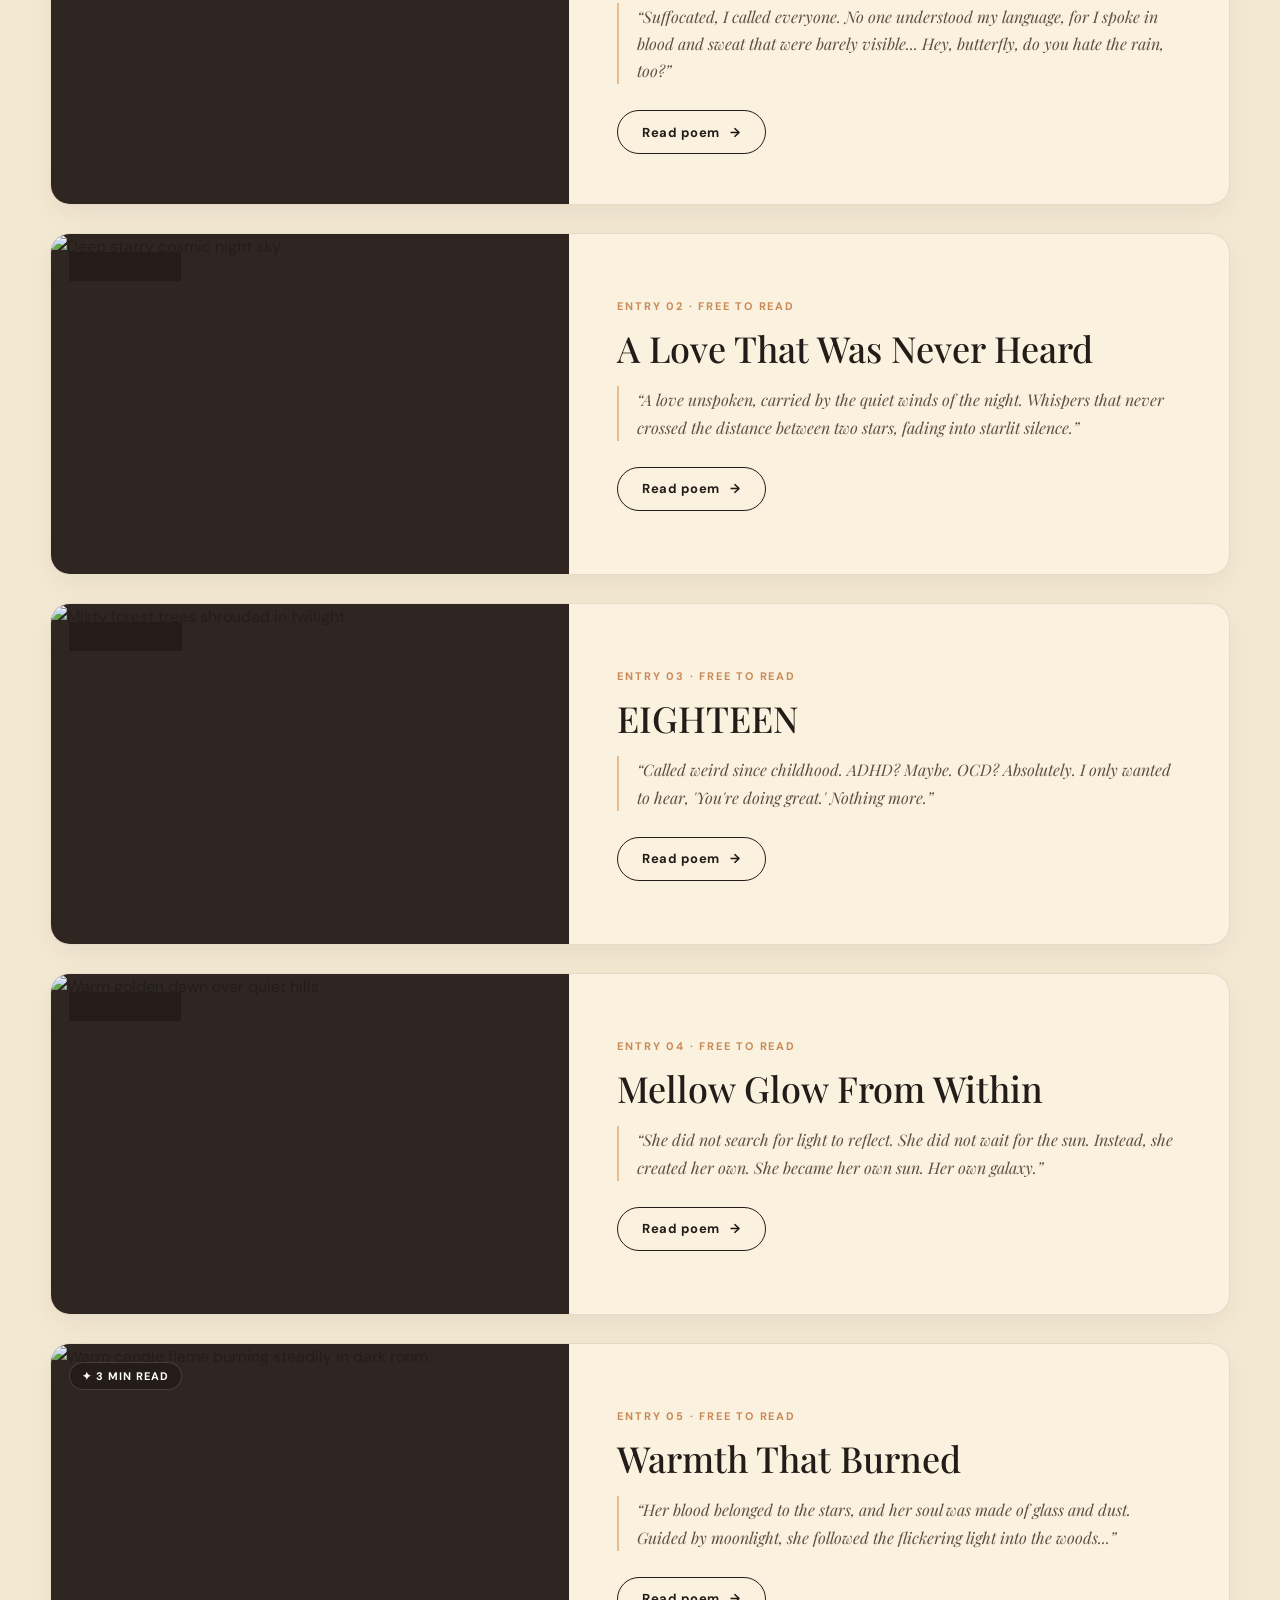
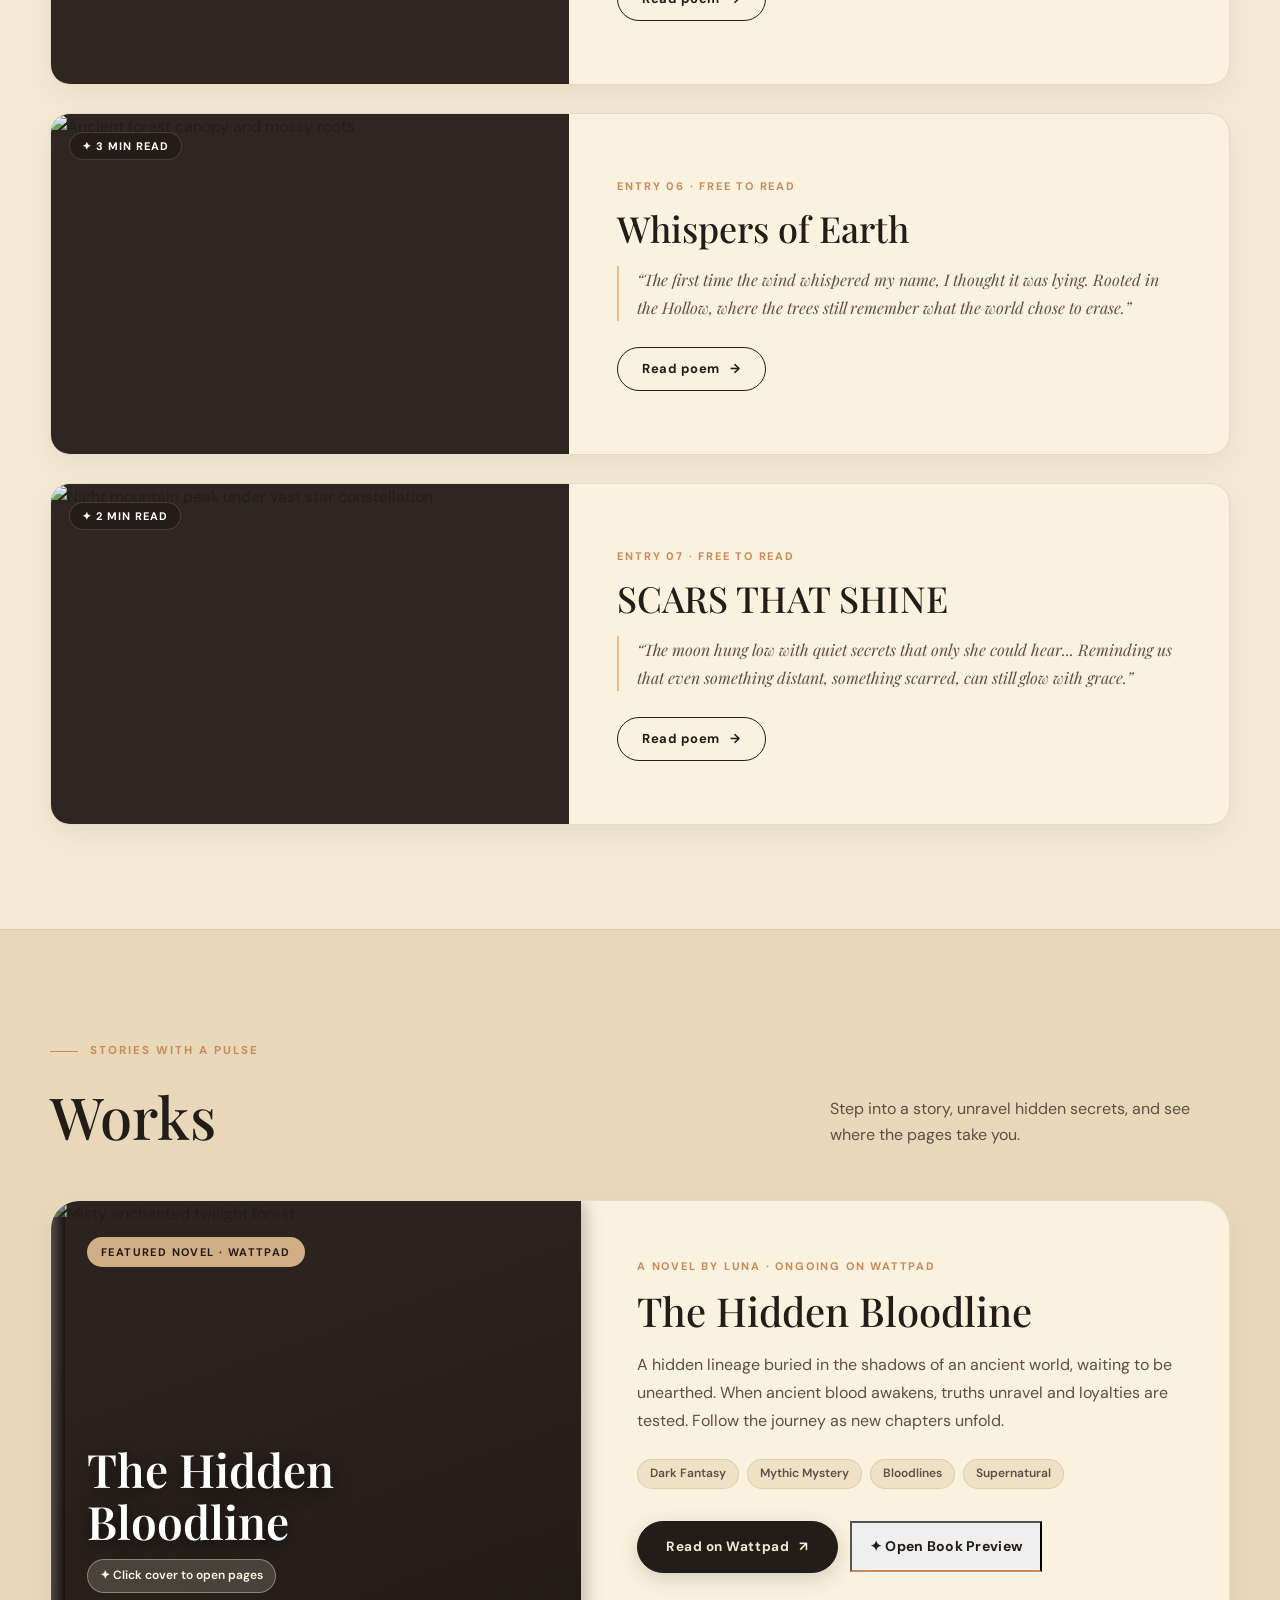
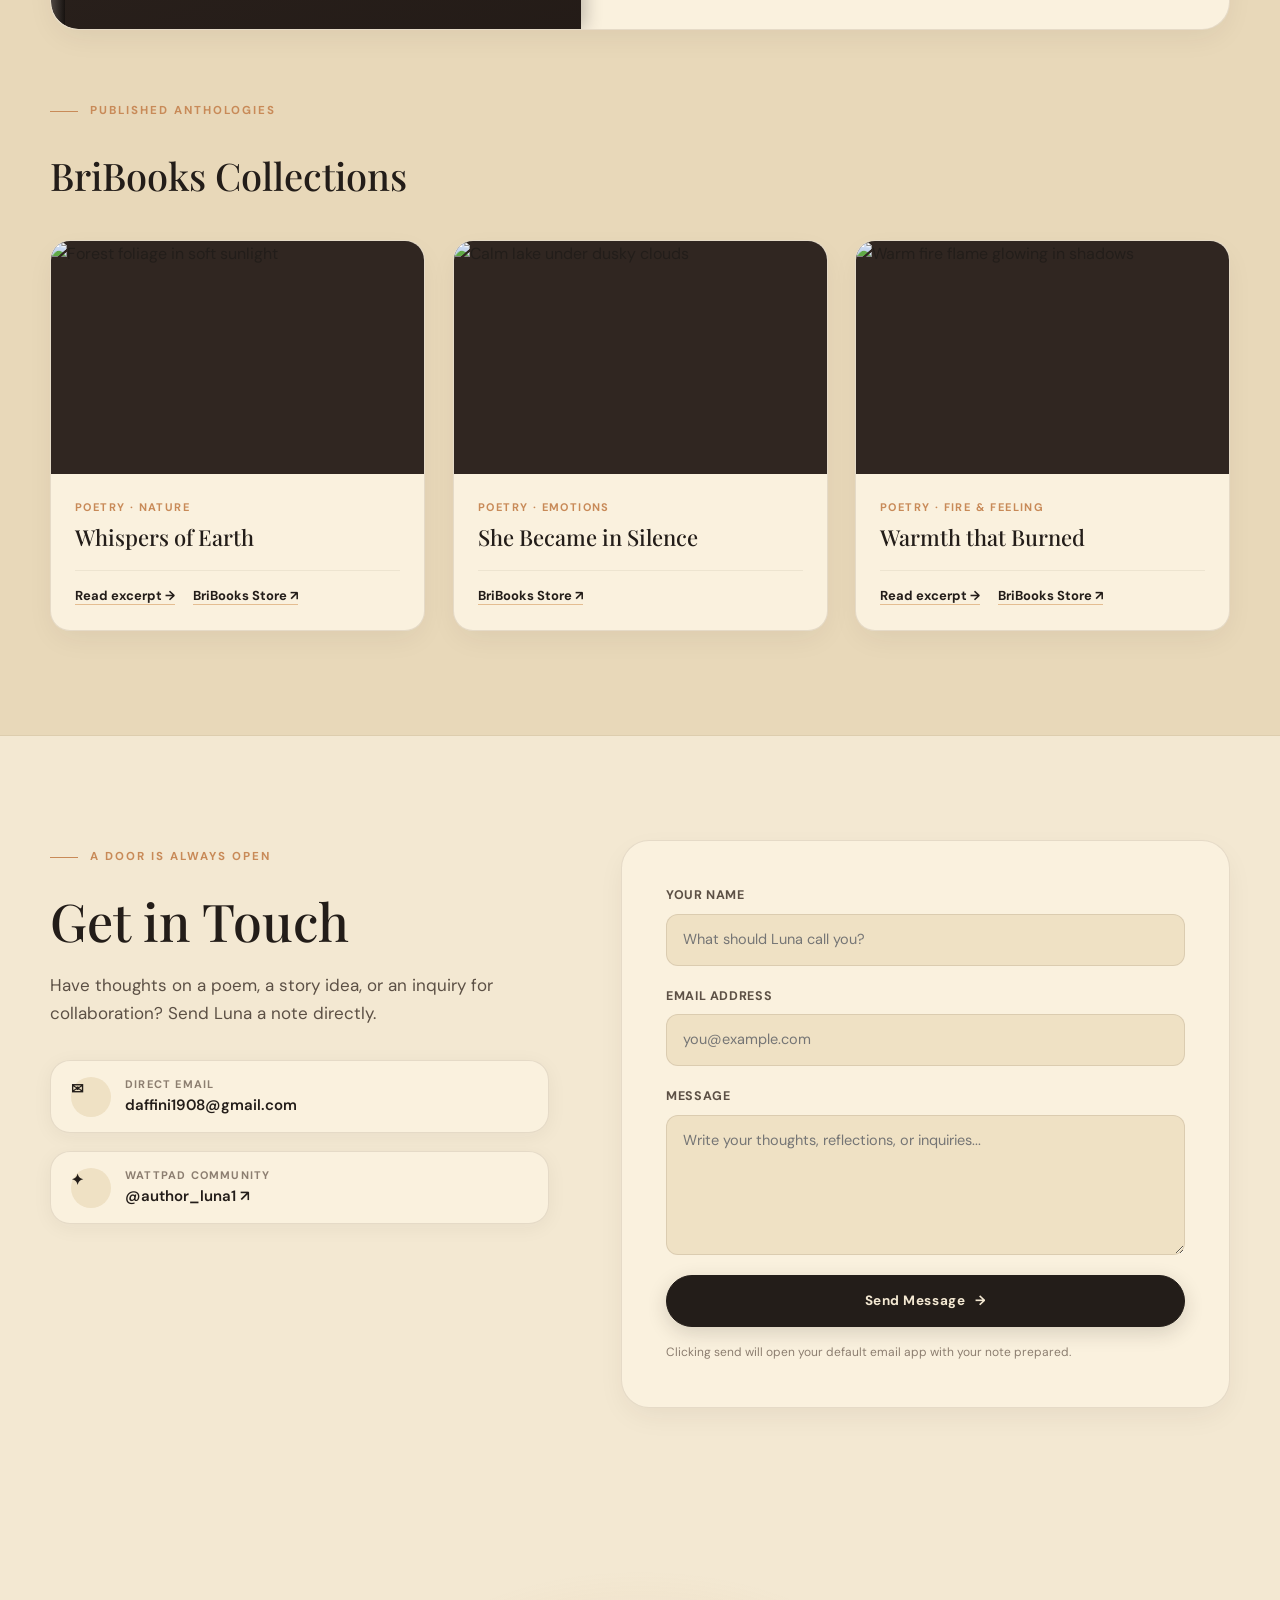
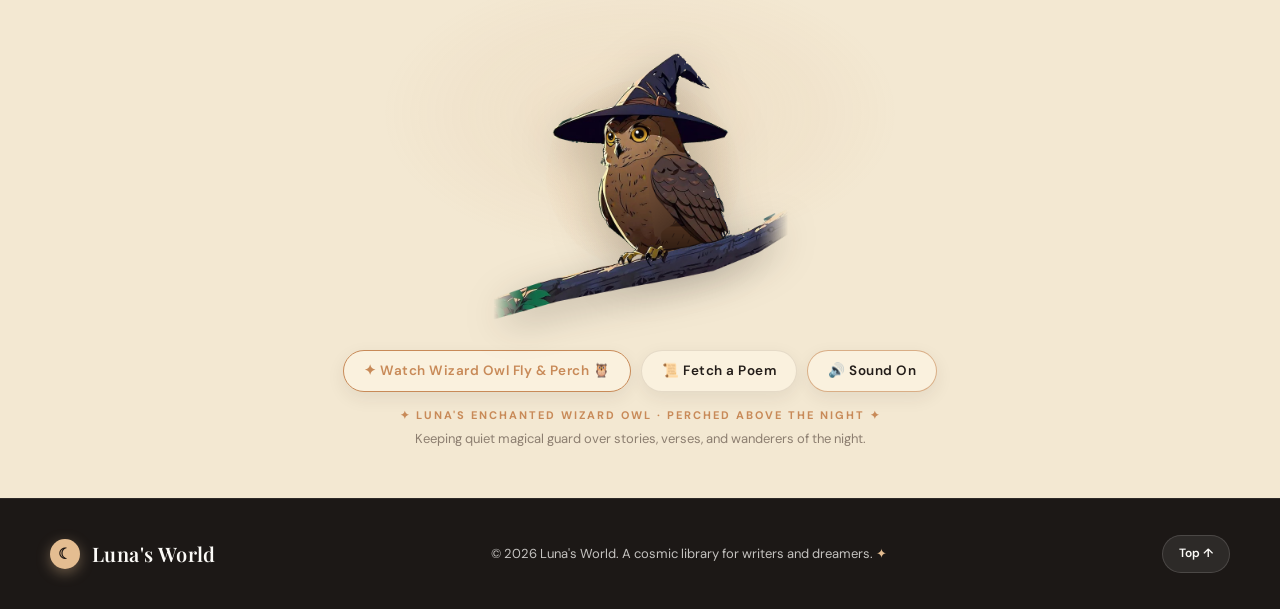
==== commit 6cc16a5b: "Switch light mode background palette to warm cream across all pages" ====
--- a/index.html
+++ b/index.html
@@ -3,7 +3,7 @@
 <head>
   <meta charset="utf-8">
   <meta name="viewport" content="width=device-width, initial-scale=1">
-  <meta name="theme-color" content="#fbfaf7">
+  <meta name="theme-color" content="#f3e8d2">
   <script src="theme.js"></script>
   <meta name="description" content="Enter Luna's World: stories, poetry, dreams, and worlds beyond imagination by G Daffini Shiyalin (Luna).">
   <title>Luna's World | Stories, Poetry & Other Worlds</title>
@@ -15,15 +15,15 @@
   <style>
     /* ==========================================================================
        LUNA'S WORLD — MODERN LUXURY EDITORIAL SYSTEM
-       Palette: Warm Archival Paper (Light) / Velvet Espresso & Obsidian (Dark)
+       Palette: Warm Cream Paper (Light) / Velvet Espresso & Obsidian (Dark)
        Typography: Playfair Display (Serif) + DM Sans (Clean Geometric Sans)
        ========================================================================== */
     :root {
       color-scheme: light;
-      --bg: #f7f2e7;
-      --bg-alt: #eee7d7;
-      --card-bg: #fffcf5;
-      --card-alt: #f1ebd9;
+      --bg: #f3e8d2;
+      --bg-alt: #e8d8b9;
+      --card-bg: #faf1de;
+      --card-alt: #efe1c4;
       --surface-border: rgba(72, 54, 38, 0.12);
       --surface-border-subtle: rgba(72, 54, 38, 0.07);
 
@@ -271,7 +271,7 @@
       position: sticky;
       top: 0;
       z-index: 1000;
-      background: rgba(247, 242, 231, 0.94);
+      background: rgba(243, 232, 210, 0.94);
       border-bottom: 1px solid var(--surface-border);
       backdrop-filter: blur(20px);
       -webkit-backdrop-filter: blur(20px);
